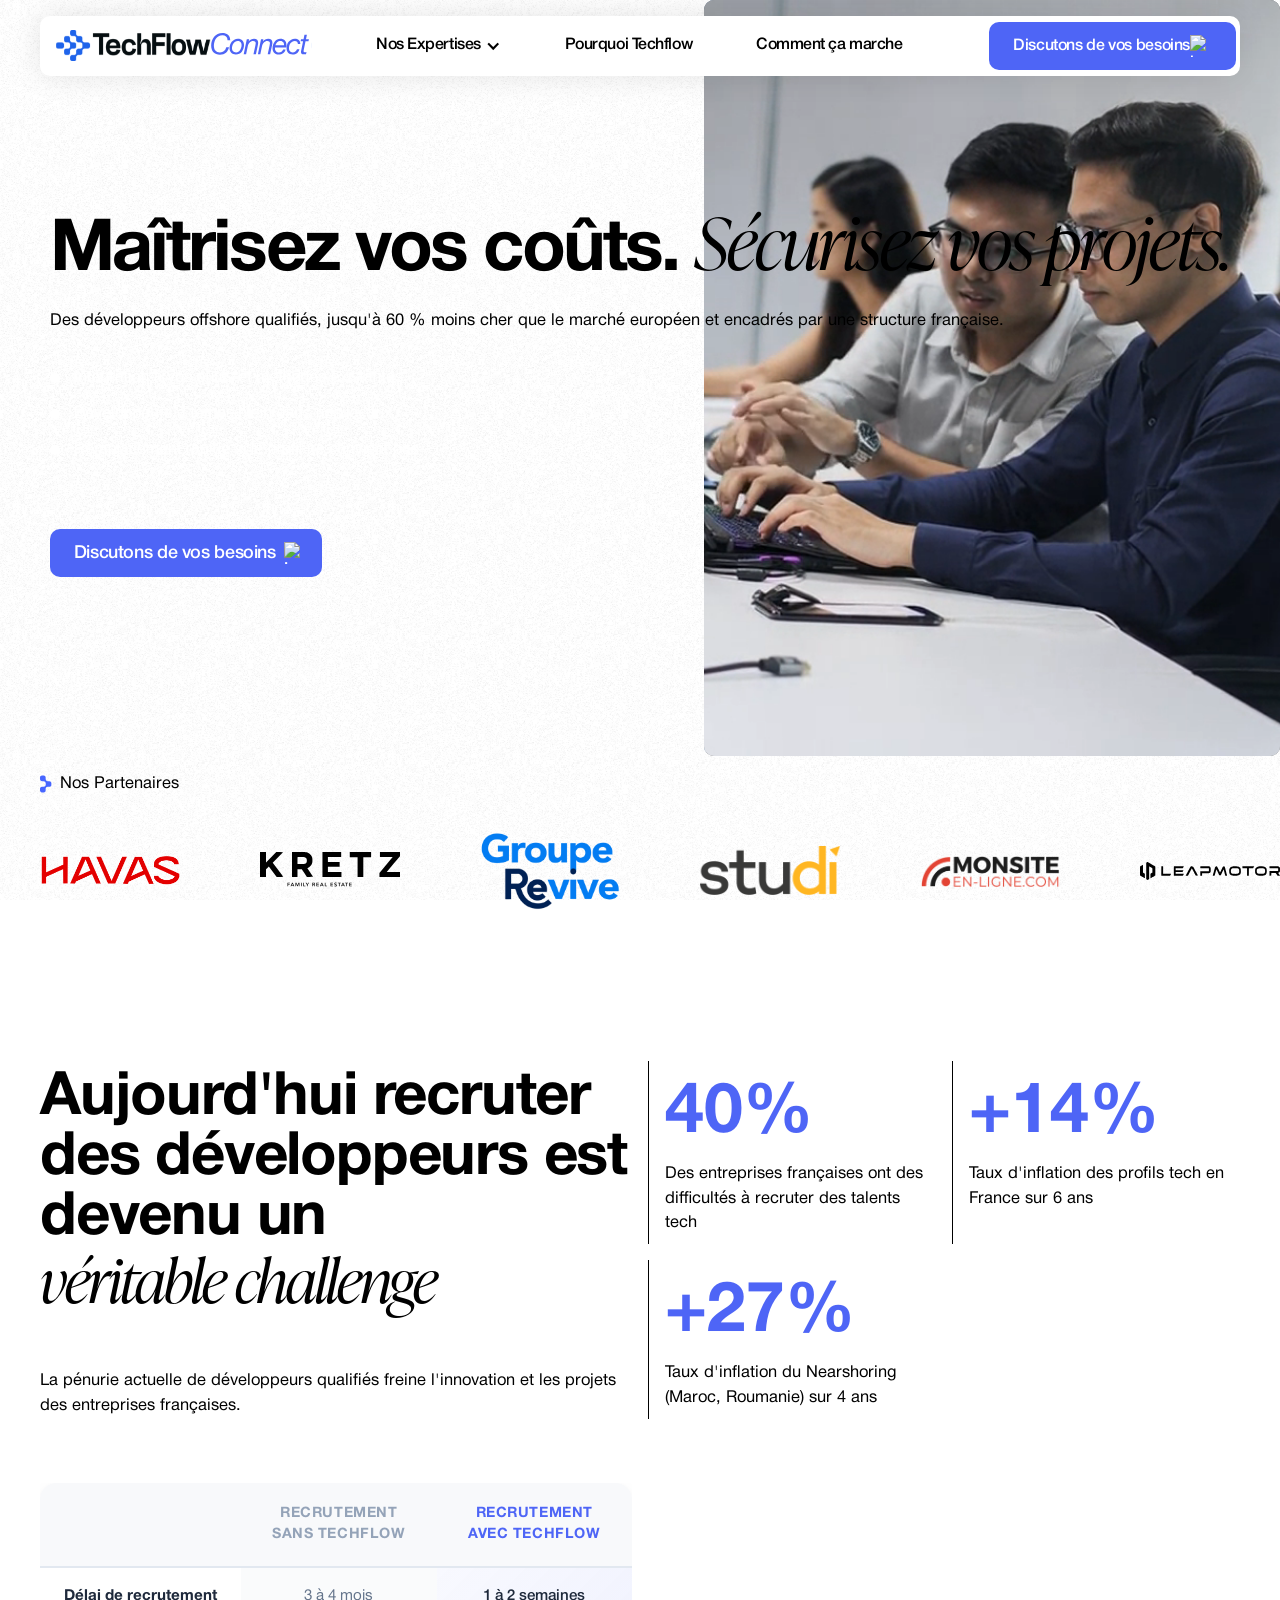
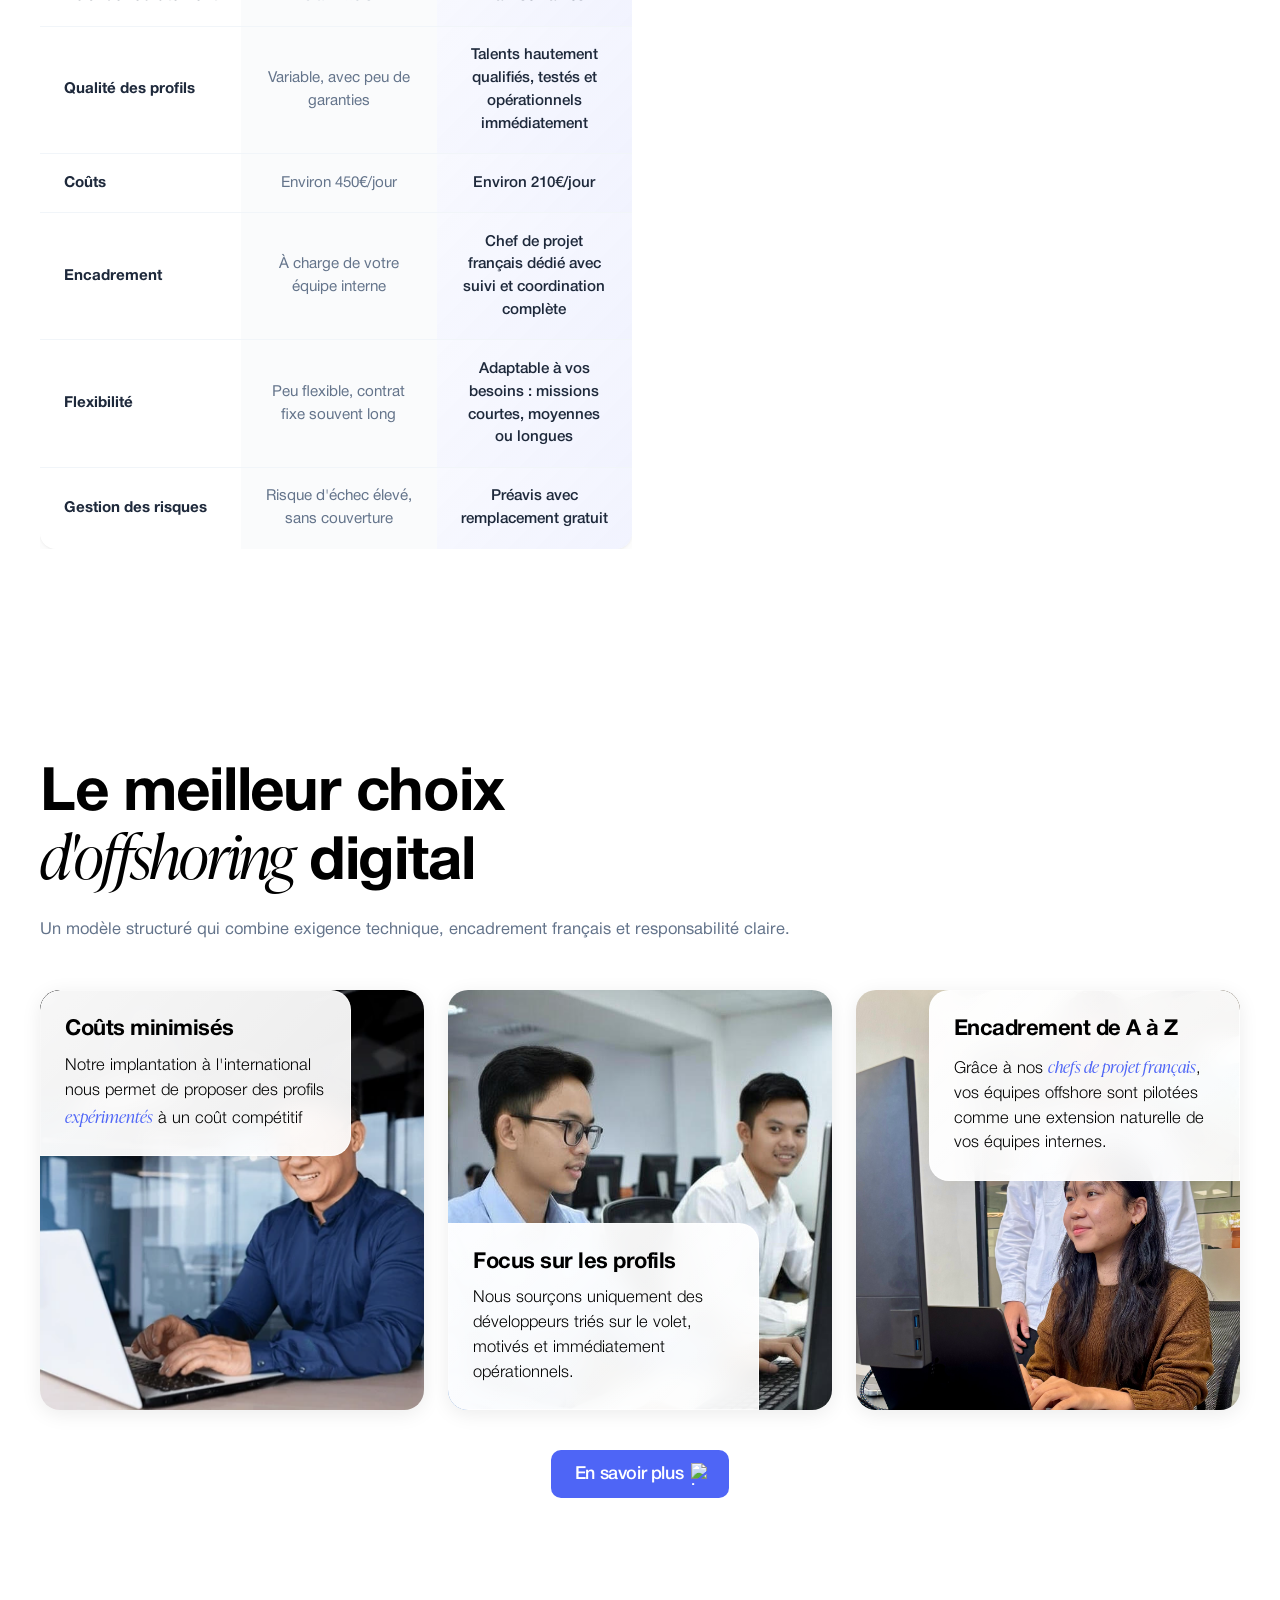
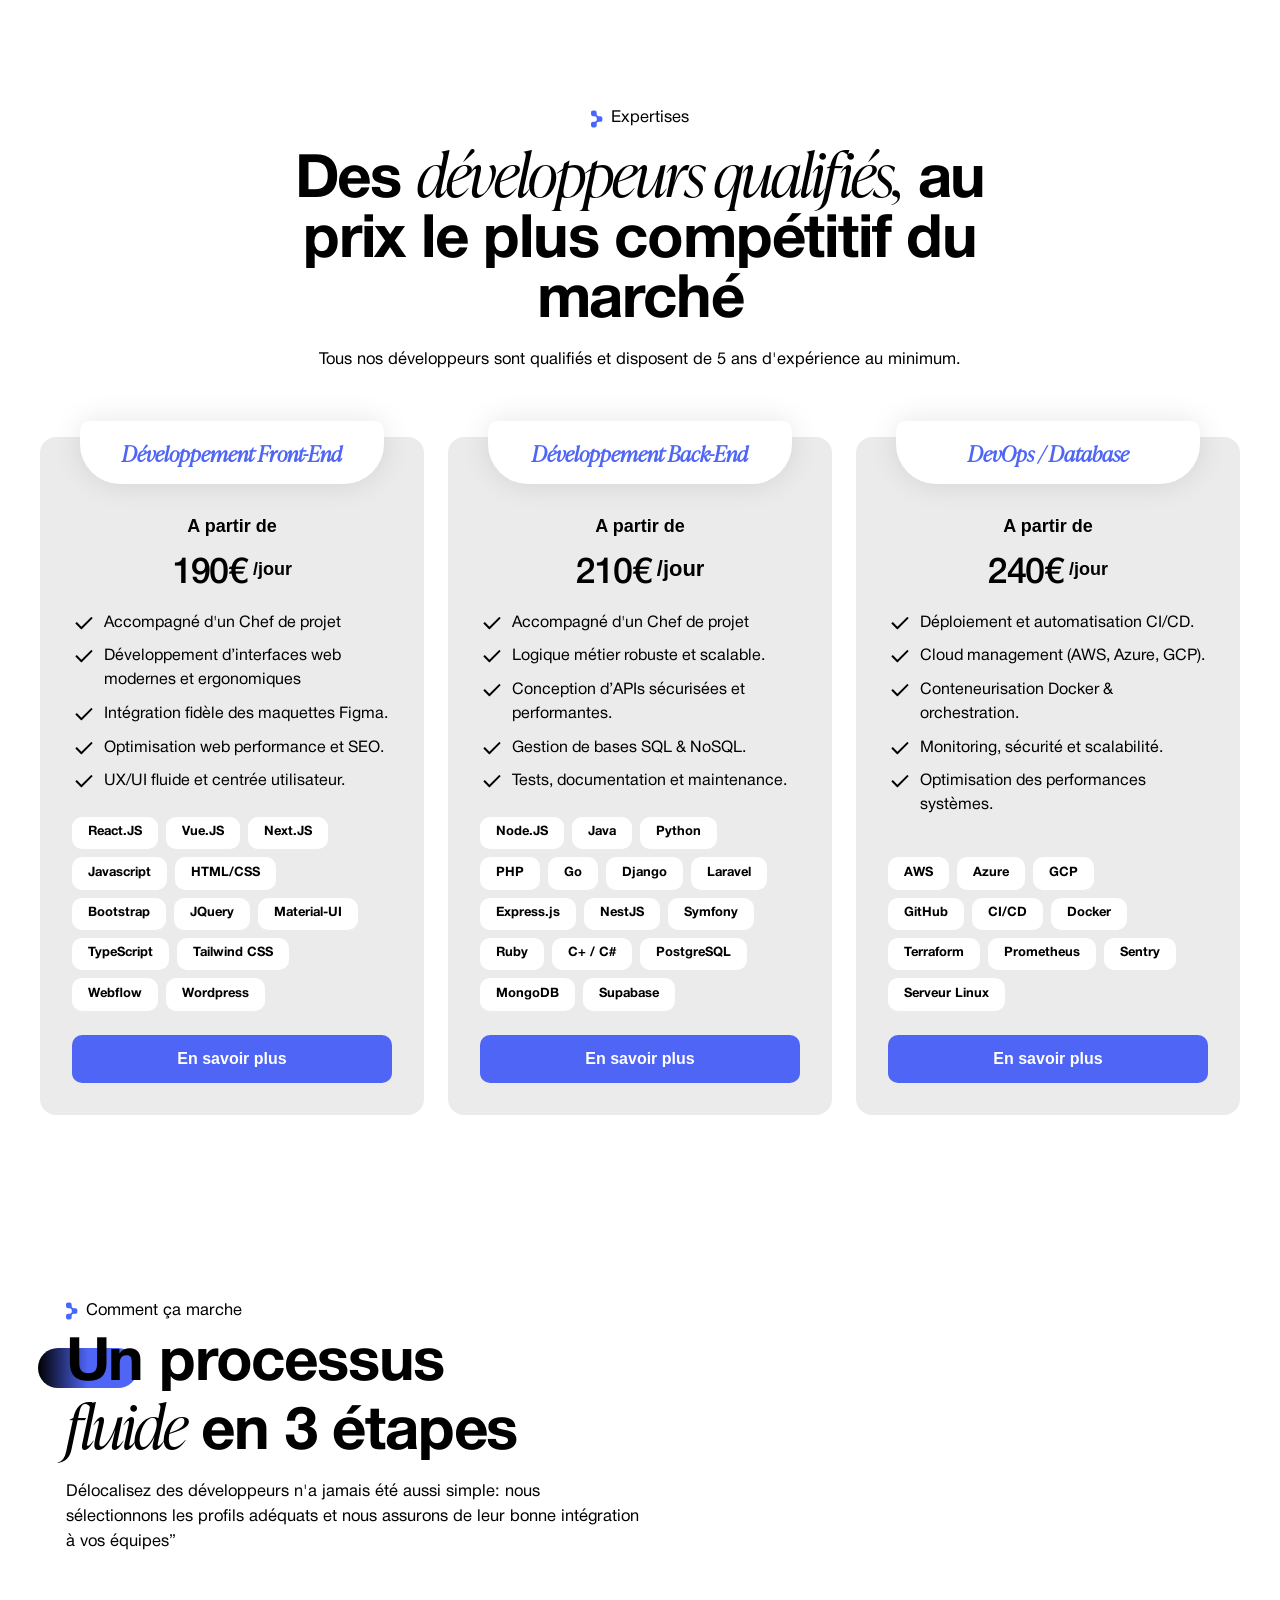
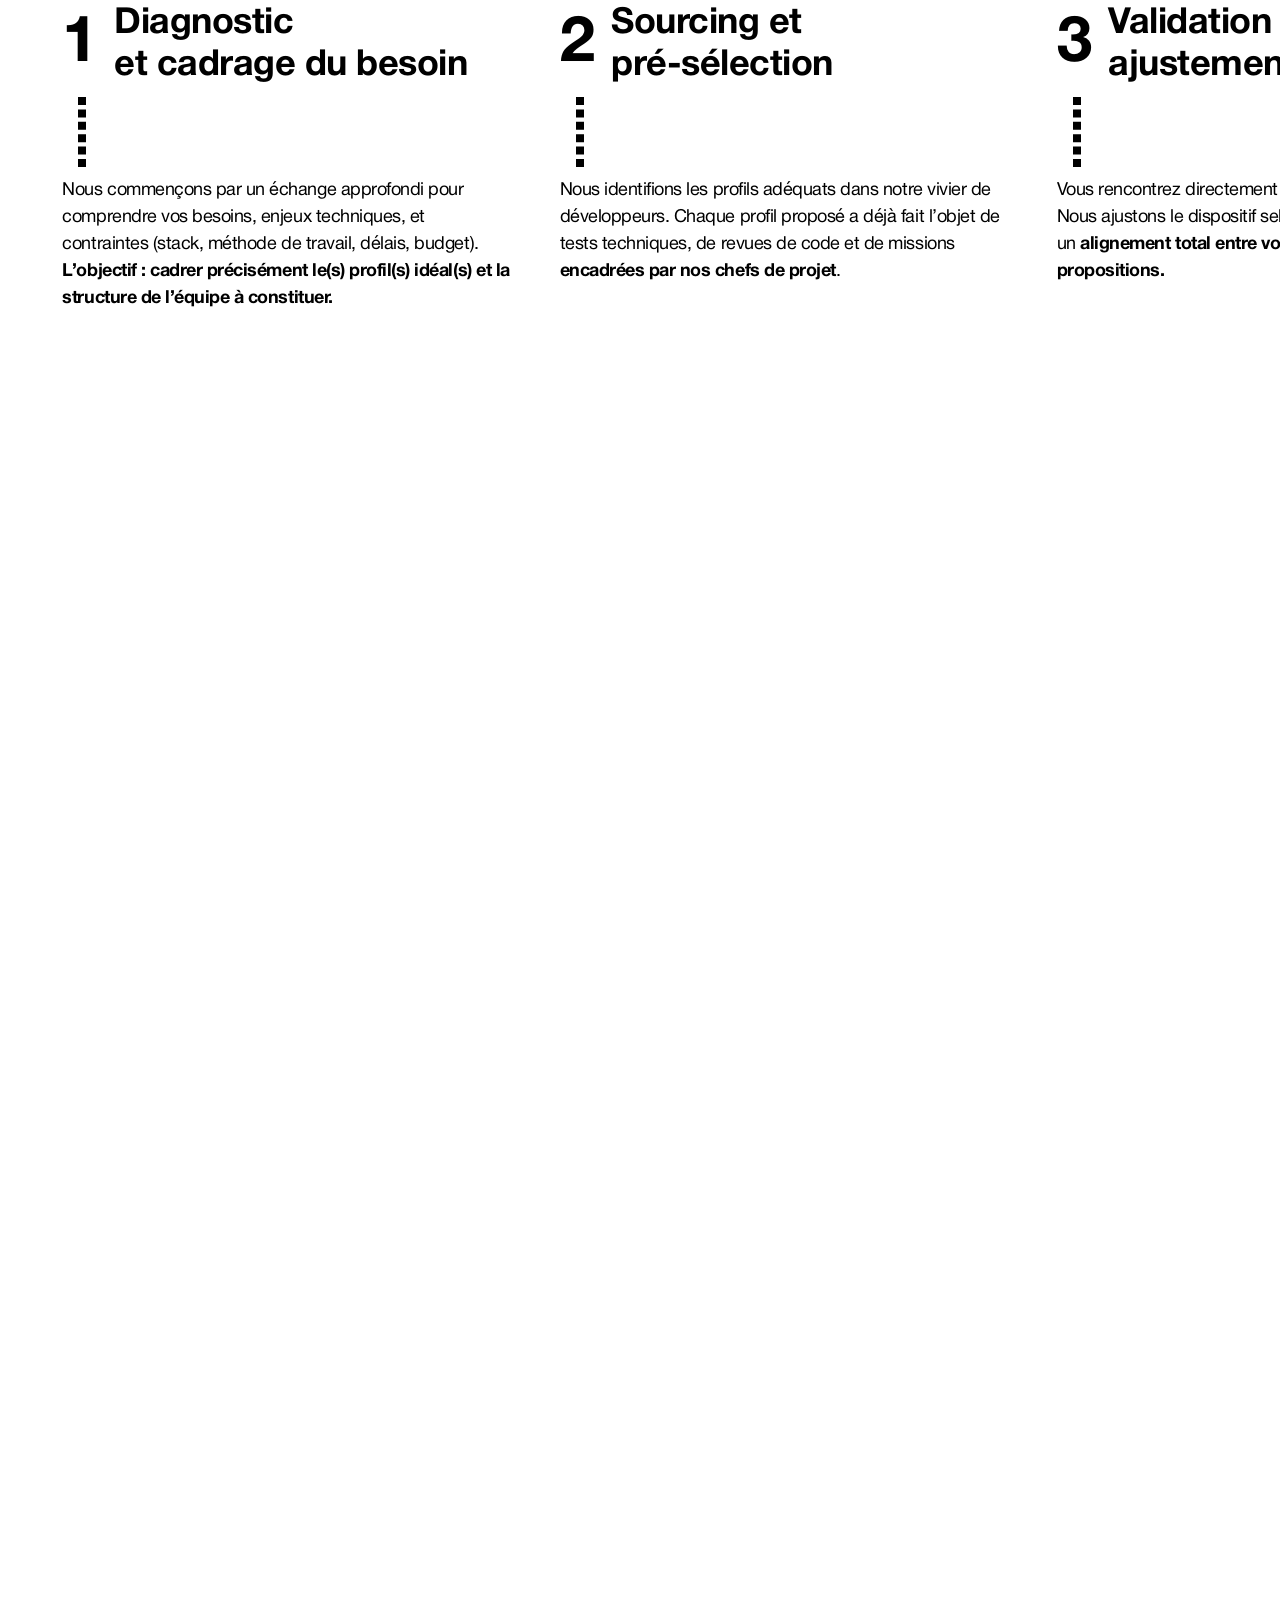
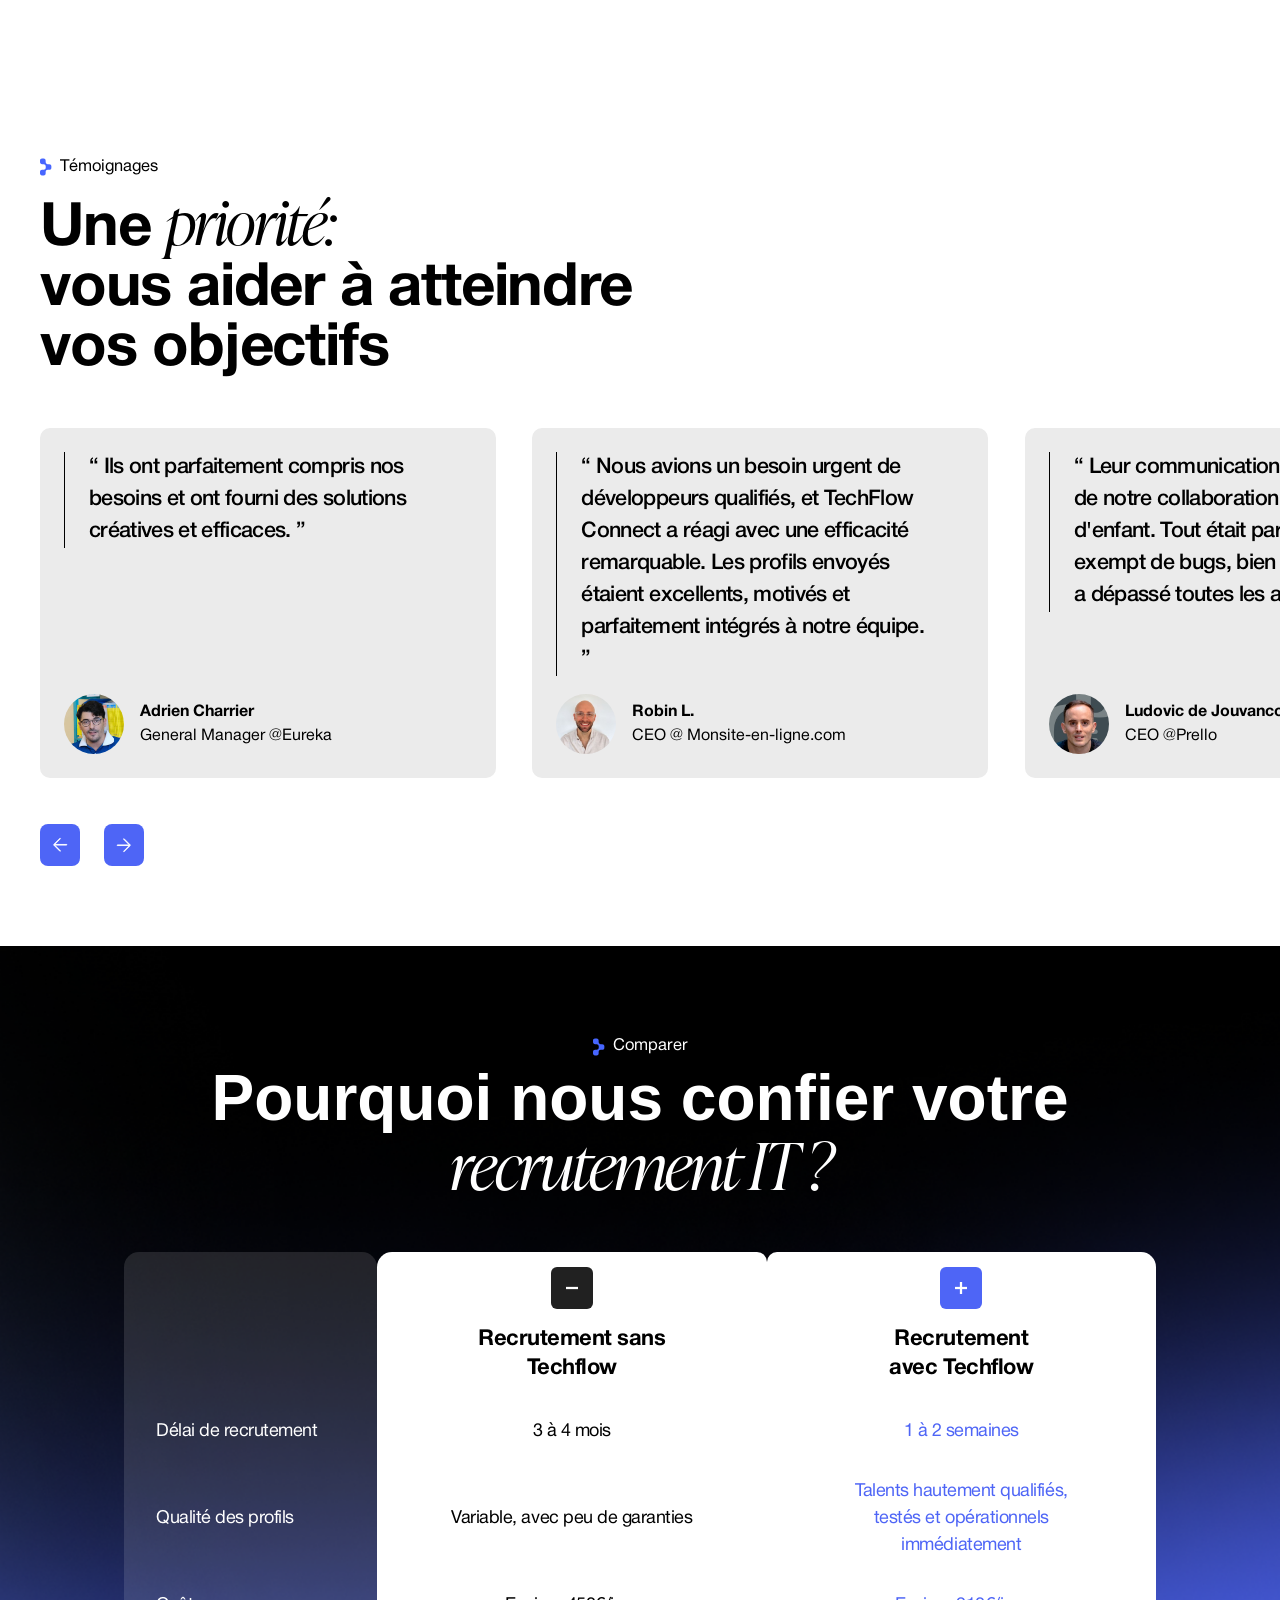
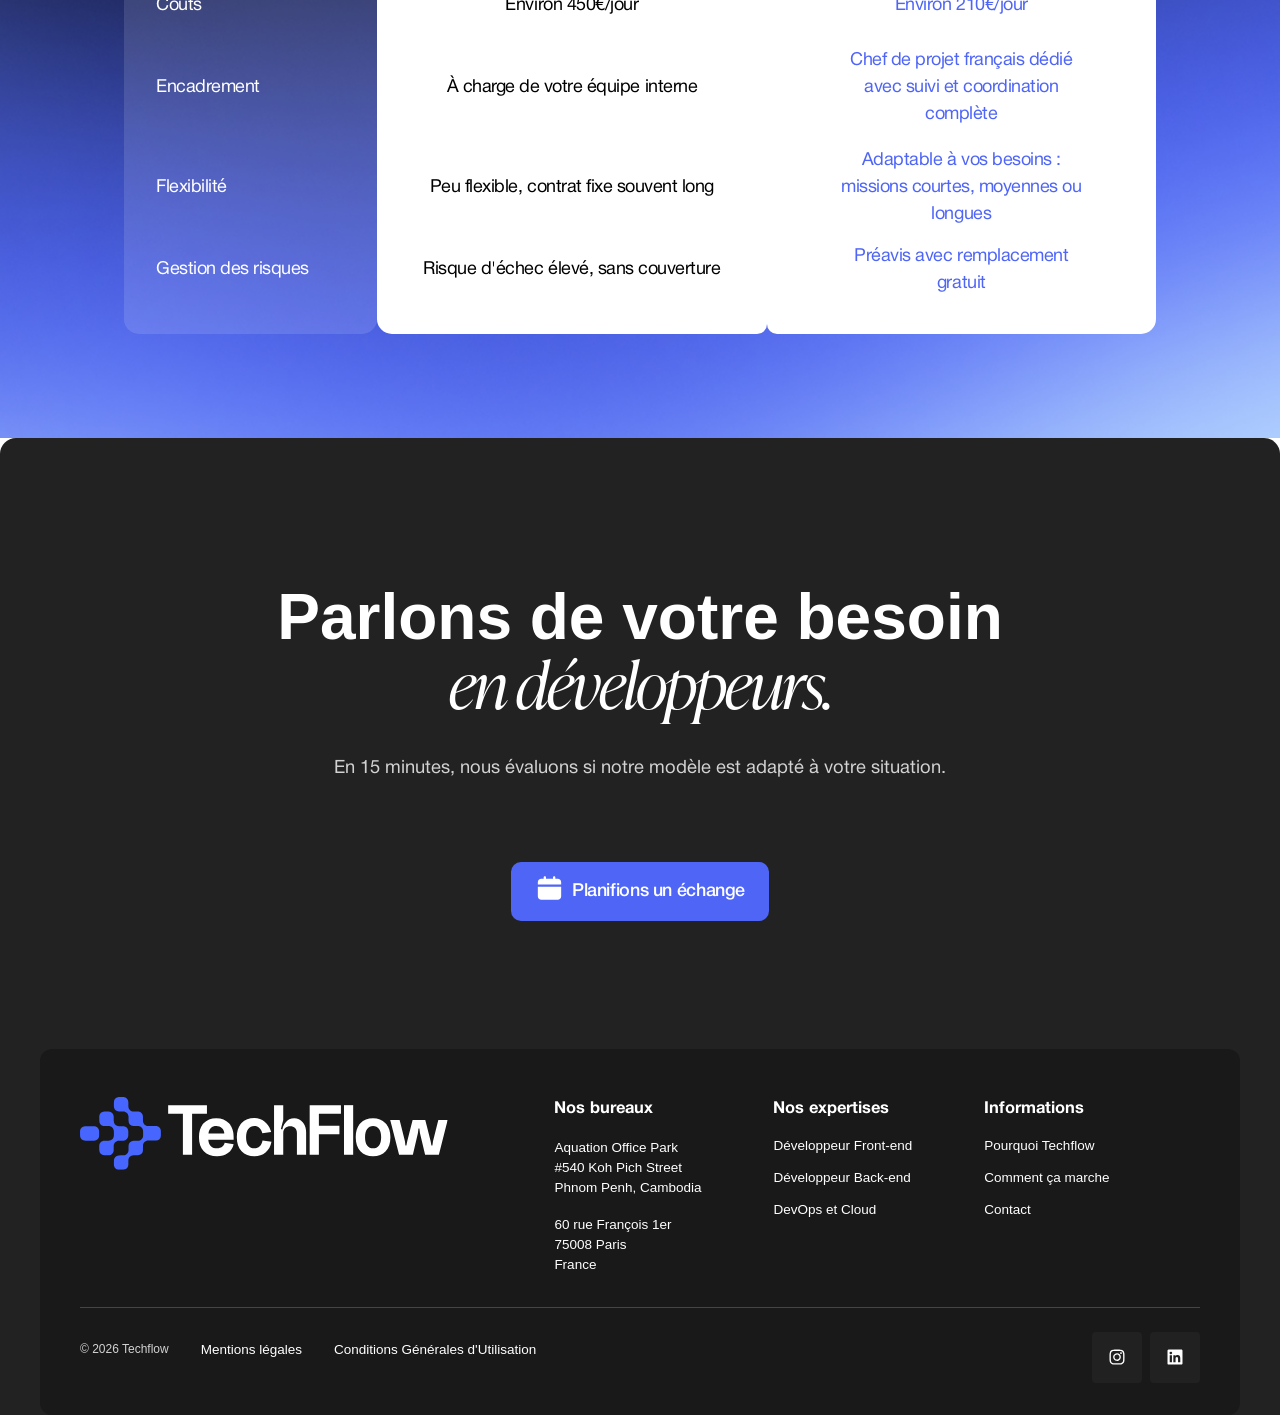
==== index.html @ 419ecb72 "Restructure page layout: move challenge section, add comparison table, fix hero - Move stats+challen" ====
<!DOCTYPE html><!--  Last Published: Sun Apr 19 2026 08:45:35 GMT+0000 (Coordinated Universal Time)  -->
<html data-wf-page="68e9ba42dcc96438485d680e" data-wf-site="68e9ba40dcc96438485d67bb">
<head>
  <meta charset="utf-8">
  <title>Techflow Connect | Solutions de Recrutement Tech Offshore</title>
  <meta content="Techflow Connect accompagne les entreprises dans le recrutement de développeurs offshore qualifiés pour renforcer leurs équipes tech rapidement et efficacement." name="description">
  <meta content="Techflow Connect | Solutions de Recrutement Tech Offshore" property="og:title">
  <meta content="Techflow Connect accompagne les entreprises dans le recrutement de développeurs offshore qualifiés pour renforcer leurs équipes tech rapidement et efficacement." property="og:description">
  <meta content="https://cdn.prod.website-files.com/68e9ba40dcc96438485d67bb/69147f26377ee28f6bed3b92_techflow%20connect%20image.png" property="og:image">
  <meta content="Techflow Connect | Solutions de Recrutement Tech Offshore" property="twitter:title">
  <meta content="Techflow Connect accompagne les entreprises dans le recrutement de développeurs offshore qualifiés pour renforcer leurs équipes tech rapidement et efficacement." property="twitter:description">
  <meta property="og:type" content="website">
  <meta content="summary_large_image" name="twitter:card">
  <meta content="width=device-width, initial-scale=1" name="viewport">
  <link href="css/normalize.css" rel="stylesheet" type="text/css">
  <link href="css/webflow.css" rel="stylesheet" type="text/css">
  <link href="css/techflow-connect.webflow.css" rel="stylesheet" type="text/css">
  <link href="https://fonts.googleapis.com" rel="preconnect">
  <link href="https://fonts.gstatic.com" rel="preconnect" crossorigin="anonymous">
  <script src="https://ajax.googleapis.com/ajax/libs/webfont/1.6.26/webfont.js" type="text/javascript"></script>
  <script type="text/javascript">WebFont.load({  google: {    families: ["Roboto:300,400,500,600,700"]  }});</script>
  <script type="text/javascript">!function(o,c){var n=c.documentElement,t=" w-mod-";n.className+=t+"js",("ontouchstart"in o||o.DocumentTouch&&c instanceof DocumentTouch)&&(n.className+=t+"touch")}(window,document);</script>
  <link href="images/favicon.png" rel="shortcut icon" type="image/x-icon">
  <link href="images/webclip.png" rel="apple-touch-icon">
  <style>
/* ---------- Global Custom Bullet Style ---------- */
ul {
  list-style: none;       /* remove default bullets */
  padding-left: 0;
  margin: 1rem 0;
}
ul li {
  position: relative;
  padding-left: 1.6rem;   /* space for the custom bullet */
  margin-bottom: 0.75rem;
  font-size: 1rem;
  line-height: 1.5;
  color: #1f2937;         /* text color (dark gray) */
}
/* single clean bullet circle */
ul li::before {
  content: "";
  position: absolute;
  left: 0;
  top: 0.55rem;           /* vertically center the bullet */
  width: 0.5rem;
  height: 0.5rem;
  border-radius: 50%;
  background: #2563eb;    /* brand color — solid blue */
}
/* ---------- Custom Text Highlight ---------- */
::selection {
  background: #2563eb;     /* highlight background */
  color: #ffffff;          /* highlight text color */
}
/* for Firefox */
::-moz-selection {
  background: #2563eb;
  color: #ffffff;
}
</style>
</head>
<body class="body">
  <div class="page-wrapper">
    <div class="global-styles w-embed"></div>
    <div data-animation="default" data-collapse="medium" data-duration="400" data-easing="ease" data-easing2="ease" role="banner" class="nav_component navbar w-nav">
      <div class="o-container nav">
        <div class="w-embed w-script">
          <script>
  // Run code after the Webflow page has fully loaded
  document.addEventListener('DOMContentLoaded', function() {
    // Function to detect /expertises in URL and change text color
    function changeTextColorOnExpertisesPage(dropdownId, color = 'red') {
      if (window.location.pathname.includes('/expertises')) {
        const dropdown = document.getElementById(dropdownId);
        if (dropdown) {
          dropdown.style.color = color;
          console.log(`Changed ${dropdownId} text color to ${color} on /expertises`);
        } else {
          console.warn(`Element with ID "${dropdownId}" not found.`);
        }
      }
    }
    // ✅ Example usage — replace 'dropdown' with your actual Webflow element ID
    changeTextColorOnExpertisesPage('dropdown', '#4e65f6'); // DodgerBlue
  });
</script>
        </div>
        <div class="nav_container">
          <nav role="navigation" class="nav_menu w-nav-menu">
            <a href="index.html" aria-current="page" class="nav_brand w-nav-brand w--current"><img src="images/techflow-connect.svg" loading="lazy" width="267.5" alt="Techflow Connect logo" class="nav_logo"></a>
            <div data-hover="true" data-delay="0" class="dropdown w-dropdown">
              <div id="dropdown" class="nav_menu_link w-dropdown-toggle">
                <div>Nos Expertises</div>
                <div class="icon w-icon-dropdown-toggle"></div>
              </div>
              <nav class="dropdown-list w-dropdown-list">
                <a href="expertises/front-end.html" class="nav_menu_link inner w-dropdown-link">Front-end</a>
                <a href="expertises/back-end.html" class="nav_menu_link inner w-dropdown-link">Back-end</a>
                <a href="expertises/devops.html" class="nav_menu_link inner w-dropdown-link">DevOps</a>
              </nav>
            </div>
            <a href="pourquoi-techflow.html" class="nav_menu_link w-nav-link">Pourquoi Techflow</a>
            <a href="comment-ca-marche.html" class="nav_menu_link w-nav-link">Comment ça marche</a>
            <a href="contact.html" class="o-button nav w-button">Discutons de vos besoins</a>
          </nav>
          <a href="contact.html" class="o-button nav mobile w-button">Discutons de vos besoins</a>
          <a href="index.html" aria-current="page" class="nav_brand mobile w-nav-brand w--current"><img src="images/techflow-connect.svg" loading="lazy" alt="Techflow Connect logo" class="nav_logo"></a>
          <div class="nav_button w-nav-button">
            <div class="icon-2 w-icon-nav-menu"></div>
          </div>
          <div class="btn-custom-code w-embed w-script">
            <script>
// Wait until the DOM is ready
document.addEventListener("DOMContentLoaded", function() {
  // Your SVG icon URL
  const iconURL = "https://cdn.prod.website-files.com/68e9ba40dcc96438485d67bb/68ebcdfb1429cddbf6a2a28c_button-icon.svg";
  // Find all buttons with class "o-button"
  const buttons = document.querySelectorAll(".o-button");
  buttons.forEach(button => {
    // Check if the icon already exists (to avoid duplicates)
    if (!button.querySelector(".o-button__icon")) {
      // Create the icon element
      const icon = document.createElement("img");
      icon.src = iconURL;
      icon.alt = "icon";
      icon.classList.add("o-button__icon");
      // Insert the icon at the end of the button
      button.appendChild(icon);
    }
  });
});
</script>
            <style>
/* Layout: text + icon on the right */
.o-button {
  display: inline-flex;
  align-items: center;
  gap: 8px;
  cursor: pointer;
  transition: background-color 0.3s ease;
}
/* Icon styling */
.o-button__icon {
  width: 22px;
  height: 22px;
  transition: transform 0.4s ease;
}
/* Hover animation: rotate the icon */
.o-button:hover .o-button__icon {
  transform: rotate(360deg);
}
/* Optional continuous spin (just add this class in Webflow Designer) */
.o-button__icon.spin-continuous {
  animation: spin 2s linear infinite;
}
@keyframes spin {
  0% { transform: rotate(0deg); }
  100% { transform: rotate(360deg); }
}
</style>
          </div>
        </div>
      </div>
      <div class="w-embed">
        <style>
/* ---------- Global Custom Bullet Style ---------- */
ul {
  list-style: none;       /* remove default bullets */
  padding-left: 0;
  margin: 1rem 0;
}
ul li {
  position: relative;
  padding-left: 1.5rem;   /* space for the custom bullet */
  margin-bottom: 0.75rem;
}
/* the bullet circle */
ul li::before {
  content: "";
  position: absolute;
  left: 0;
  top: 0.5rem;           /* vertically center the bullet */
  width: 10px;
  height: 10px;
  border-radius: 50%;
  background: #2563eb;    /* brand color — blue example */
  box-shadow: 0 0 0 3px rgba(37, 99, 235, 0); /* soft outer glow */
}
/* respect reduced motion preference */
@media (prefers-reduced-motion: reduce) {
  ul li::before {
    transition: none;
    transform: none;
  }
}
/* ---------- Custom Text Highlight ---------- */
::selection {
  background: #2563eb;     /* highlight background (same as bullet color) */
  color: #ffffff;          /* highlight text color */
}
/* for Firefox specifically */
::-moz-selection {
  background: #2563eb;
  color: #ffffff;
}
</style>
      </div>
    </div>
    <section class="o-section hero">
      <div class="w-layout-blockcontainer o-container hero w-container">
        <div class="o-wrapper hero">
          <div class="o-content hero">
            <h1 class="hero_heading hero">Maîtrisez vos coûts. <span class="heading-style">Sécurisez vos projets.</span></h1>
            <p class="text-size-regular">Des développeurs offshore qualifiés, jusqu'à 60 % moins cher que le marché européen et encadrés par une structure française.</p>
            <ul>
              <li>Intégration à vos outils et méthodes existantes</li>
              <li>Développeurs à temps plein dans nos locaux</li>
              <li>Remplacement rapide si le profil ne convient pas</li>
            </ul>
            <div id="w-node-f63cbc6a-01b0-c56e-95d4-065080c06eda-485d680e" class="o-button_group">
              <a href="https://calendly.com/arthur-techflow-connect/30min" target="_blank" class="o-button w-button">Discutons de vos besoins</a>
            </div>
          </div>
        </div>
        <div data-poster-url="videos/video-background_poster.0000000.jpg" data-video-urls="videos/video-background_mp4.mp4,videos/video-background_webm.webm" data-autoplay="true" data-loop="true" data-wf-ignore="true" class="o-image hero mobile w-background-video w-background-video-atom"><video id="1f7d82db-b72d-e87f-acb5-106e5872fe2f-video" autoplay="" loop="" style="background-image:url(&quot;videos/video-background_poster.0000000.jpg&quot;)" muted="" playsinline="" data-wf-ignore="true" data-object-fit="cover">
            <source src="videos/video-background_mp4.mp4" data-wf-ignore="true">
            <source src="videos/video-background_webm.webm" data-wf-ignore="true">
          </video></div>
      </div>
      <div data-poster-url="videos/video-background_poster.0000000.jpg" data-video-urls="videos/video-background_mp4.mp4,videos/video-background_webm.webm" data-autoplay="true" data-loop="true" data-wf-ignore="true" class="o-image hero w-background-video w-background-video-atom"><video id="da6c354b-674d-0253-20cf-7ce65f1588d5-video" autoplay="" loop="" style="background-image:url(&quot;videos/video-background_poster.0000000.jpg&quot;)" muted="" playsinline="" data-wf-ignore="true" data-object-fit="cover">
          <source src="videos/video-background_mp4.mp4" data-wf-ignore="true">
          <source src="videos/video-background_webm.webm" data-wf-ignore="true">
        </video></div>
    </section>
    <section class="o-section logo-partner">
      <div class="w-layout-blockcontainer o-container logo-partner w-container">
        <div class="o-icon_wrapper">
          <div class="icon-partner w-embed"><svg xmlns="http://www.w3.org/2000/svg" width="100%" height="100%" viewbox="0 0 12 18" fill="none" preserveaspectratio="xMidYMid meet" aria-hidden="true" role="img">
              <path d="M0.0296227 3.34676C0.0296227 2.97747 0.00423145 2.60814 0.0296227 2.23881C0.11426 1.28192 0.952171 0.534874 1.97628 0.509692C2.56028 0.492905 3.13582 0.501299 3.71982 0.509692C4.79471 0.543268 5.60723 1.32389 5.65801 2.3899C5.6834 2.94389 5.66648 3.49785 5.66648 4.05184C5.66648 5.26894 6.53824 6.15868 7.74856 6.17547C8.25638 6.17547 8.77267 6.17547 9.2805 6.17547C10.5501 6.17547 11.388 7.01485 11.3795 8.25713C11.3795 8.81112 11.3795 9.36511 11.3626 9.9191C11.3287 10.9599 10.5501 11.749 9.50055 11.7993C8.89963 11.8245 8.29024 11.7993 7.68931 11.8161C6.56363 11.8329 5.66648 12.7394 5.65801 13.8558C5.65801 14.4098 5.67494 14.9638 5.65801 15.5178C5.63262 16.6509 4.80317 17.4735 3.66057 17.4903C3.07657 17.4987 2.50104 17.5071 1.91704 17.4903C0.842143 17.4483 0.0465506 16.6509 0.0126956 15.5765C-0.00423187 14.9974 -0.00423187 14.4266 0.0126956 13.8474C0.0296231 12.6723 0.867534 11.8749 2.06092 11.8581C2.59414 11.8581 3.12735 11.8581 3.66903 11.8581C4.8201 11.8413 5.70033 10.9851 5.72572 9.84356C5.74265 9.28957 5.74265 8.73558 5.72572 8.18159C5.6834 6.99806 4.80317 6.15868 3.61825 6.15029C3.12735 6.15029 2.64492 6.15029 2.15402 6.15029C0.816751 6.15029 0.0296227 5.36967 0.0296227 4.05184C0.0296227 3.81681 0.0296227 3.59018 0.0296227 3.35516V3.34676Z" fill="currentColor"></path>
            </svg></div>
          <p class="text-size-regular">Nos Partenaires</p>
        </div>
      </div>
      <div class="w-embed">
        <div class="logo-carousel">
          <div class="logo-track">
            <!--  Logos  -->
            <img class="animated-logo" src="images/Havas-logo.png" alt="Havas logo">
            <img class="animated-logo" src="images/kretz-real-estate-logo.svg" alt="Kretz Real Estate logo">
            <img class="animated-logo" src="images/Groupe-Revive-logo.png" alt="Groupe Revive logo">
            <img class="animated-logo" src="images/Studi-logo.svg" alt="Studi logo">
            <img class="animated-logo" src="images/LOGO-MONSITE.png" alt="MonSite logo">
            <img class="animated-logo" src="images/leap-motor-logo.svg" alt="Leap Motor logo">
            <img class="animated-logo" src="images/exelmans-logo.svg" alt="Exelmans logo">
            <img class="animated-logo" src="images/kretz.png" alt="Kretz Club logo">
            <img class="animated-logo" src="images/epoka-logo.svg" alt="Epoka logo">
            <!--  Duplicate for seamless scrolling  -->
            <img class="animated-logo" src="images/Havas-logo.png" alt="Havas logo">
            <img class="animated-logo" src="images/kretz-real-estate-logo.svg" alt="Kretz Real Estate logo">
            <img class="animated-logo" src="images/Groupe-Revive-logo.png" alt="Groupe Revive logo">
            <img class="animated-logo" src="images/Studi-logo.svg" alt="Studi logo">
            <img class="animated-logo" src="images/LOGO-MONSITE.png" alt="MonSite logo">
            <img class="animated-logo" src="images/leap-motor-logo.svg" alt="Leap Motor logo">
            <img class="animated-logo" src="images/exelmans-logo.svg" alt="Exelmans logo">
            <img class="animated-logo" src="images/kretz.png" alt="Kretz Club logo">
            <img class="animated-logo" src="images/epoka-logo.svg" alt="Epoka logo">
          </div>
        </div>
        <style>
  .animated-logo {
    width: 10vw;
    max-width: 100px;
    min-width: 140px;
    height: auto;
    margin: 0 2.5rem;
    object-fit: contain;
    transition: transform 0.3s ease;
  }
  /* Scrolling track */
  .logo-track {
    display: flex;
    width: max-content;
    animation: scroll 20s linear infinite;
  }
  /* Scrolling keyframes */
  @keyframes scroll {
    0% { transform: translateX(0); }
    100% { transform: translateX(-50%); }
  }
  /* Responsive tweaks */
  @media (max-width: 480px) {
    .logo-track {
      animation: scroll 15s linear infinite;
    }
    .animated-logo {
      width: 25vw;
      margin: 0 4vw;
    }
  }
</style>
      </div>
    </section>
    <section class="o-section">
      <div class="w-layout-blockcontainer o-container w-container">
        <div class="o-wrapper">
          <div class="o-content stat">
            <h1 class="heading-style-h2">Aujourd'hui recruter des développeurs est devenu un <span class="heading-style">véritable challenge</span></h1>
            <p class="text-size-regular">La pénurie actuelle de développeurs qualifiés freine l'innovation et les projets des entreprises françaises.</p>
          </div>
          <div class="o-content counter">
            <div class="counter_wrapper">
              <div class="counter-number-wrapper">
                <h1 data-target="73" class="counter-number">73</h1>
                <h1 class="counter-number-symbol">%</h1>
              </div>
              <p class="text-size-regular">Des entreprises françaises ont des difficultés à recruter des talents tech</p>
            </div>
            <div class="counter_wrapper">
              <div class="counter-number-wrapper">
                <h1 class="counter-number-symbol">+</h1>
                <h1 data-target="25" class="counter-number">25</h1>
                <h1 class="counter-number-symbol">%</h1>
              </div>
              <p class="text-size-regular">Taux d'inflation des profils tech en France sur 6 ans</p>
            </div>
            <div class="counter_wrapper">
              <div class="counter-number-wrapper">
                <h1 class="counter-number-symbol">+</h1>
                <h1 data-target="50" class="counter-number">50</h1>
                <h1 class="counter-number-symbol">%</h1>
              </div>
              <p class="text-size-regular">Taux d'inflation du Nearshoring (Maroc, Roumanie) sur 4 ans</p>
            </div>
            <div class="w-embed w-script">
              <script>
(function() {
  const counters = document.querySelectorAll('.counter-number');
  const animateCounter = (counter) => {
    const target = +counter.getAttribute('data-target');
    const duration = +counter.getAttribute('data-duration') || 2000;
    const suffix = counter.getAttribute('data-suffix') || '';
    const prefix = counter.getAttribute('data-prefix') || '';
    const increment = target / (duration / 16);
    let current = 0;
    const updateCounter = () => {
      current += increment;
      if (current < target) {
        counter.textContent = prefix + Math.ceil(current) + suffix;
        requestAnimationFrame(updateCounter);
      } else {
        counter.textContent = prefix + target + suffix;
      }
    };
    updateCounter();
  };
  const observer = new IntersectionObserver((entries) => {
    entries.forEach(entry => {
      if (entry.isIntersecting && !entry.target.classList.contains('counted')) {
        animateCounter(entry.target);
        entry.target.classList.add('counted');
      }
    });
  }, { threshold: 0.5 });
  counters.forEach(counter => { observer.observe(counter); });
})();
</script>
            </div>
          </div>
          <div class="o-content" style="width: 100%; margin-top: 3rem;">
            <div class="tf-compare-table">
              <table>
                <thead>
                  <tr>
                    <th></th>
                    <th class="tf-col-market">Recrutement sans TechFlow</th>
                    <th class="tf-col-tf">Recrutement avec TechFlow</th>
                  </tr>
                </thead>
                <tbody>
                  <tr>
                    <td class="tf-criteria">Délai de recrutement</td>
                    <td class="tf-market">3 à 4 mois</td>
                    <td class="tf-techflow">1 à 2 semaines</td>
                  </tr>
                  <tr>
                    <td class="tf-criteria">Qualité des profils</td>
                    <td class="tf-market">Variable, avec peu de garanties</td>
                    <td class="tf-techflow">Talents hautement qualifiés, testés et opérationnels immédiatement</td>
                  </tr>
                  <tr>
                    <td class="tf-criteria">Coûts</td>
                    <td class="tf-market">Environ 450€/jour</td>
                    <td class="tf-techflow">Environ 210€/jour</td>
                  </tr>
                  <tr>
                    <td class="tf-criteria">Encadrement</td>
                    <td class="tf-market">À charge de votre équipe interne</td>
                    <td class="tf-techflow">Chef de projet français dédié avec suivi et coordination complète</td>
                  </tr>
                  <tr>
                    <td class="tf-criteria">Flexibilité</td>
                    <td class="tf-market">Peu flexible, contrat fixe souvent long</td>
                    <td class="tf-techflow">Adaptable à vos besoins : missions courtes, moyennes ou longues</td>
                  </tr>
                  <tr>
                    <td class="tf-criteria">Gestion des risques</td>
                    <td class="tf-market">Risque d'échec élevé, sans couverture</td>
                    <td class="tf-techflow">Préavis avec remplacement gratuit</td>
                  </tr>
                </tbody>
              </table>
            </div>
            <style>
.tf-compare-table {
  width: 100%;
  overflow-x: auto;
  -webkit-overflow-scrolling: touch;
}
.tf-compare-table table {
  width: 100%;
  border-collapse: separate;
  border-spacing: 0;
  border-radius: 16px;
  overflow: hidden;
  box-shadow: 0 1px 3px rgba(0,0,0,0.06), 0 4px 16px rgba(0,0,0,0.04);
  font-family: 'Helvetica Neue', Helvetica, Arial, sans-serif;
}
.tf-compare-table thead tr {
  background: #f8f9fb;
}
.tf-compare-table th {
  padding: 1.25rem 1.5rem;
  font-size: 0.9rem;
  font-weight: 700;
  text-transform: uppercase;
  letter-spacing: 0.04em;
  color: #64748b;
  text-align: left;
  border-bottom: 2px solid #e2e8f0;
}
.tf-compare-table th.tf-col-market {
  color: #94a3b8;
  text-align: center;
}
.tf-compare-table th.tf-col-tf {
  color: #4e65f6;
  text-align: center;
}
.tf-compare-table td {
  padding: 1.1rem 1.5rem;
  font-size: 0.95rem;
  line-height: 1.5;
  border-bottom: 1px solid #f1f5f9;
  vertical-align: middle;
}
.tf-compare-table tbody tr:last-child td {
  border-bottom: none;
}
.tf-compare-table tbody tr {
  transition: background-color 0.2s ease;
}
.tf-compare-table tbody tr:hover {
  background-color: #f8faff;
}
.tf-compare-table .tf-criteria {
  font-weight: 600;
  color: #1e293b;
  width: 20%;
  white-space: nowrap;
}
.tf-compare-table .tf-market {
  color: #64748b;
  text-align: center;
  width: 40%;
  background: #fafbfc;
}
.tf-compare-table .tf-techflow {
  color: #1e293b;
  text-align: center;
  width: 40%;
  font-weight: 500;
  background: linear-gradient(135deg, rgba(78,101,246,0.04), rgba(78,101,246,0.08));
}
@media (max-width: 767px) {
  .tf-compare-table th,
  .tf-compare-table td {
    padding: 0.85rem 1rem;
    font-size: 0.85rem;
  }
  .tf-compare-table .tf-criteria {
    white-space: normal;
    min-width: 110px;
  }
}
            </style>
          </div>
        </div>
      </div>
    </section>
    <section class="o-section meilleur">
      <div class="w-layout-blockcontainer o-container meilleur w-container">
        <div class="o-wrapper meilleur">
          <div class="o-content">
            <h1 class="heading-style-h2">Le meilleur choix <br><span class="heading-style">d&#x27;offshoring</span> digital</h1>
            <p class="text-size-regular" style="margin-top: 0.5rem; color: #64748b;">Un modèle structuré qui combine exigence technique, encadrement français et responsabilité claire.</p>
          </div>
          <div class="o-content">
            <div class="meilleur_wrapper">
              <div class="meilleur_item"><img src="images/914f8892344c35822bb1174be126fa80428d8048.png" loading="lazy" sizes="(max-width: 600px) 100vw, 600px" srcset="images/914f8892344c35822bb1174be126fa80428d8048-p-500.png 500w, images/914f8892344c35822bb1174be126fa80428d8048.png 600w" alt="Professional working on a laptop in a modern office" class="o-image">
                <div class="meilleur_content">
                  <h1 class="heading-style-h3">Coûts minimisés</h1>
                  <p class="text-size-regular light">Notre implantation à l&#x27;international nous permet de proposer des profils <a href="pourquoi-techflow.html" class="text-style-link italic">expérimentés</a> à un coût compétitif</p>
                </div>
              </div>
              <div class="meilleur_item"><img src="images/Home-page-2.jpg" loading="lazy" sizes="(max-width: 767px) 100vw, (max-width: 991px) 728px, 832px" srcset="images/image-1-copie-p-500.jpg 500w, images/image-1-copie-p-800.jpg 800w, images/Home-page-2.jpg 832w" alt="" class="o-image">
                <div class="meilleur_content _2">
                  <h1 class="heading-style-h3">Focus sur les profils</h1>
                  <p class="text-size-regular light">Nous sourçons uniquement des développeurs triés sur le volet, motivés et immédiatement opérationnels.</p>
                </div>
              </div>
              <div class="meilleur_item"><img src="images/IMG_1732.jpg" loading="lazy" sizes="(max-width: 767px) 100vw, (max-width: 991px) 728px, 940px" srcset="images/IMG_1732-p-500.jpg 500w, images/IMG_1732-p-800.jpg 800w, images/IMG_1732.jpg 2801w" alt="TechFlow team at work" class="o-image">
                <div class="meilleur_content _3">
                  <h1 class="heading-style-h3">Encadrement de A à Z</h1>
                  <p class="text-size-regular light">Grâce à nos <a href="comment-ca-marche.html" class="text-style-link italic">chefs de projet français</a>, vos équipes offshore sont pilotées comme une extension naturelle de vos équipes internes.</p>
                </div>
              </div>
            </div>
          </div>
          <div class="o-button_group center">
            <a href="pourquoi-techflow.html" target="_blank" class="o-button w-button">En savoir plus</a>
          </div>
        </div>
      </div>
    </section>
    <section class="o-section expertises">
      <div class="w-layout-blockcontainer o-container expertises w-container">
        <div class="o-wrapper expertises">
          <div class="o-content expertises-l">
            <div class="o-icon_wrapper">
              <div class="icon-partner w-embed"><svg xmlns="http://www.w3.org/2000/svg" width="100%" height="100%" viewbox="0 0 12 18" fill="none" preserveaspectratio="xMidYMid meet" aria-hidden="true" role="img">
                  <path d="M0.0296227 3.34676C0.0296227 2.97747 0.00423145 2.60814 0.0296227 2.23881C0.11426 1.28192 0.952171 0.534874 1.97628 0.509692C2.56028 0.492905 3.13582 0.501299 3.71982 0.509692C4.79471 0.543268 5.60723 1.32389 5.65801 2.3899C5.6834 2.94389 5.66648 3.49785 5.66648 4.05184C5.66648 5.26894 6.53824 6.15868 7.74856 6.17547C8.25638 6.17547 8.77267 6.17547 9.2805 6.17547C10.5501 6.17547 11.388 7.01485 11.3795 8.25713C11.3795 8.81112 11.3795 9.36511 11.3626 9.9191C11.3287 10.9599 10.5501 11.749 9.50055 11.7993C8.89963 11.8245 8.29024 11.7993 7.68931 11.8161C6.56363 11.8329 5.66648 12.7394 5.65801 13.8558C5.65801 14.4098 5.67494 14.9638 5.65801 15.5178C5.63262 16.6509 4.80317 17.4735 3.66057 17.4903C3.07657 17.4987 2.50104 17.5071 1.91704 17.4903C0.842143 17.4483 0.0465506 16.6509 0.0126956 15.5765C-0.00423187 14.9974 -0.00423187 14.4266 0.0126956 13.8474C0.0296231 12.6723 0.867534 11.8749 2.06092 11.8581C2.59414 11.8581 3.12735 11.8581 3.66903 11.8581C4.8201 11.8413 5.70033 10.9851 5.72572 9.84356C5.74265 9.28957 5.74265 8.73558 5.72572 8.18159C5.6834 6.99806 4.80317 6.15868 3.61825 6.15029C3.12735 6.15029 2.64492 6.15029 2.15402 6.15029C0.816751 6.15029 0.0296227 5.36967 0.0296227 4.05184C0.0296227 3.81681 0.0296227 3.59018 0.0296227 3.35516V3.34676Z" fill="currentColor"></path>
                </svg></div>
              <p class="text-size-regular">Expertises</p>
            </div>
            <h1 class="heading-style-h2">Des <span class="heading-style">développeurs qualifiés,</span> au prix le plus compétitif du marché</h1>
            <p class="text-size-regular">Tous nos développeurs sont qualifiés et disposent de 5 ans d&#x27;expérience au minimum.</p>
          </div>
          <div class="o-content expertises-r">
            <div class="expertises-item">
              <p class="text-size-regular expertises-top">Développement Front-End</p>
              <h1 class="heading-style-h6">A partir de</h1>
              <div class="expertises-price">
                <h1 class="heading-style-h2 price">190€</h1>
                <h1 class="heading-style-h6">/jour</h1>
              </div>
              <p class="text-size-regular expertises-icon">Accompagné d&#x27;un Chef de projet</p>
              <p class="text-size-regular expertises-icon">Développement d’interfaces web modernes et ergonomiques</p>
              <p class="text-size-regular expertises-icon">Intégration fidèle des maquettes Figma.</p>
              <p class="text-size-regular expertises-icon">Optimisation web performance et SEO.</p>
              <p class="text-size-regular expertises-icon">UX/UI fluide et centrée utilisateur.</p>
              <div class="o-tag_wrapper">
                <p class="text-size-regular tag">React.JS</p>
                <p class="text-size-regular tag">Vue.JS</p>
                <p class="text-size-regular tag">Next.JS</p>
                <p class="text-size-regular tag">Javascript</p>
                <p class="text-size-regular tag">HTML/CSS</p>
                <p class="text-size-regular tag">Bootstrap</p>
                <p class="text-size-regular tag">JQuery</p>
                <p class="text-size-regular tag">Material-UI</p>
                <p class="text-size-regular tag">TypeScript</p>
                <p class="text-size-regular tag">Tailwind CSS</p>
                <p class="text-size-regular tag">Webflow</p>
                <p class="text-size-regular tag">Wordpress</p>
              </div>
              <div class="o-button_group price">
                <a href="expertises/front-end.html" class="o-button-full w-button">En savoir plus</a>
              </div>
            </div>
            <div class="expertises-item">
              <p class="text-size-regular expertises-top">Développement Back-End</p>
              <h1 class="heading-style-h6">A partir de</h1>
              <div class="expertises-price">
                <h1 class="heading-style-h2 price">210€</h1>
                <h1 class="heading-style-h5">/jour</h1>
              </div>
              <p class="text-size-regular expertises-icon">Accompagné d&#x27;un Chef de projet</p>
              <p class="text-size-regular expertises-icon">Logique métier robuste et scalable.</p>
              <p class="text-size-regular expertises-icon">Conception d’APIs sécurisées et performantes.</p>
              <p class="text-size-regular expertises-icon">Gestion de bases SQL &amp; NoSQL.</p>
              <p class="text-size-regular expertises-icon">Tests, documentation et maintenance.</p>
              <div class="o-tag_wrapper">
                <p class="text-size-regular tag">Node.JS</p>
                <p class="text-size-regular tag">Java</p>
                <p class="text-size-regular tag">Python</p>
                <p class="text-size-regular tag">PHP</p>
                <p class="text-size-regular tag">Go</p>
                <p class="text-size-regular tag">Django</p>
                <p class="text-size-regular tag">Laravel</p>
                <p class="text-size-regular tag">Express.js</p>
                <p class="text-size-regular tag">NestJS</p>
                <p class="text-size-regular tag">Symfony</p>
                <p class="text-size-regular tag">Ruby</p>
                <p class="text-size-regular tag">C+ / C#</p>
                <p class="text-size-regular tag">PostgreSQL</p>
                <p class="text-size-regular tag">MongoDB</p>
                <p class="text-size-regular tag">Supabase</p>
              </div>
              <div class="o-button_group price">
                <a href="expertises/back-end.html" class="o-button-full w-button">En savoir plus</a>
              </div>
            </div>
            <div class="expertises-item">
              <p class="text-size-regular expertises-top">DevOps / Database</p>
              <h1 class="heading-style-h6">A partir de</h1>
              <div class="expertises-price">
                <h1 class="heading-style-h2 price">240€</h1>
                <h1 class="heading-style-h6">/jour</h1>
              </div>
              <p class="text-size-regular expertises-icon">Déploiement et automatisation CI/CD.</p>
              <p class="text-size-regular expertises-icon">Cloud management (AWS, Azure, GCP).</p>
              <p class="text-size-regular expertises-icon">Conteneurisation Docker &amp; orchestration.</p>
              <p class="text-size-regular expertises-icon">Monitoring, sécurité et scalabilité.</p>
              <p class="text-size-regular expertises-icon">Optimisation des performances systèmes.</p>
              <div class="o-tag_wrapper">
                <p class="text-size-regular tag">AWS</p>
                <p class="text-size-regular tag">Azure</p>
                <p class="text-size-regular tag">GCP</p>
                <p class="text-size-regular tag">GitHub</p>
                <p class="text-size-regular tag">CI/CD</p>
                <p class="text-size-regular tag">Docker</p>
                <p class="text-size-regular tag">Terraform</p>
                <p class="text-size-regular tag">Prometheus</p>
                <p class="text-size-regular tag">Sentry</p>
                <p class="text-size-regular tag">Serveur Linux</p>
              </div>
              <div class="o-button_group price">
                <a href="expertises/devops.html" class="o-button-full w-button">En savoir plus</a>
              </div>
            </div>
          </div>
        </div>
      </div>
    </section>
    <section data-w-id="de5ca8d0-7f71-0870-35e2-7eb1136ad3ac" class="tracck">
      <div class="camera1">
        <div class="w-layout-blockcontainer o-container scroll w-container">
          <div class="o-content timeline">
            <div class="o-icon_wrapper">
              <div class="icon-partner w-embed"><svg xmlns="http://www.w3.org/2000/svg" width="100%" height="100%" viewbox="0 0 12 18" fill="none" preserveaspectratio="xMidYMid meet" aria-hidden="true" role="img">
                  <path d="M0.0296227 3.34676C0.0296227 2.97747 0.00423145 2.60814 0.0296227 2.23881C0.11426 1.28192 0.952171 0.534874 1.97628 0.509692C2.56028 0.492905 3.13582 0.501299 3.71982 0.509692C4.79471 0.543268 5.60723 1.32389 5.65801 2.3899C5.6834 2.94389 5.66648 3.49785 5.66648 4.05184C5.66648 5.26894 6.53824 6.15868 7.74856 6.17547C8.25638 6.17547 8.77267 6.17547 9.2805 6.17547C10.5501 6.17547 11.388 7.01485 11.3795 8.25713C11.3795 8.81112 11.3795 9.36511 11.3626 9.9191C11.3287 10.9599 10.5501 11.749 9.50055 11.7993C8.89963 11.8245 8.29024 11.7993 7.68931 11.8161C6.56363 11.8329 5.66648 12.7394 5.65801 13.8558C5.65801 14.4098 5.67494 14.9638 5.65801 15.5178C5.63262 16.6509 4.80317 17.4735 3.66057 17.4903C3.07657 17.4987 2.50104 17.5071 1.91704 17.4903C0.842143 17.4483 0.0465506 16.6509 0.0126956 15.5765C-0.00423187 14.9974 -0.00423187 14.4266 0.0126956 13.8474C0.0296231 12.6723 0.867534 11.8749 2.06092 11.8581C2.59414 11.8581 3.12735 11.8581 3.66903 11.8581C4.8201 11.8413 5.70033 10.9851 5.72572 9.84356C5.74265 9.28957 5.74265 8.73558 5.72572 8.18159C5.6834 6.99806 4.80317 6.15868 3.61825 6.15029C3.12735 6.15029 2.64492 6.15029 2.15402 6.15029C0.816751 6.15029 0.0296227 5.36967 0.0296227 4.05184C0.0296227 3.81681 0.0296227 3.59018 0.0296227 3.35516V3.34676Z" fill="currentColor"></path>
                </svg></div>
              <p class="text-size-regular">Comment ça marche</p>
            </div>
            <h1 class="heading-style-h2">Un processus <br><span class="heading-style">fluide </span> en 3 étapes</h1>
            <p class="text-size-regular">Délocalisez des développeurs n&#x27;a jamais été aussi simple: nous sélectionnons les profils adéquats et nous assurons de leur bonne intégration à vos équipes”</p>
          </div>
        </div>
        <div class="frame">
          <div class="scroll-bar"></div>
          <div id="w-node-de5ca8d0-7f71-0870-35e2-7eb1136ad3b0-485d680e" class="scoll-item first">
            <div class="scoll-item-title">
              <h3 class="heading-style-h3 number">1</h3>
              <h3 class="heading-style-h3 scroll">Diagnostic <br>et cadrage du besoin</h3>
            </div>
            <div class="scroll-dot"></div>
            <div class="text-size-medium m">Nous commençons par un échange approfondi pour comprendre vos besoins, enjeux techniques, et contraintes (stack, méthode de travail, délais, budget).<br><strong>L’objectif : cadrer précisément le(s) profil(s) idéal(s) et la structure de l’équipe à constituer.</strong></div>
          </div>
          <div id="w-node-de5ca8d0-7f71-0870-35e2-7eb1136ad3b6-485d680e" data-w-id="de5ca8d0-7f71-0870-35e2-7eb1136ad3b6" class="scoll-item">
            <div class="scoll-item-title">
              <h3 class="heading-style-h3 number">2</h3>
              <h3 class="heading-style-h3 scroll">Sourcing et<br>pré-sélection</h3>
            </div>
            <div class="scroll-dot"></div>
            <div class="text-size-medium m">Nous identifions les profils adéquats dans notre vivier de développeurs. Chaque profil proposé a déjà fait l’objet de tests techniques, de revues de code et de missions <strong>encadrées par nos chefs de projet</strong>.</div>
          </div>
          <div id="w-node-de5ca8d0-7f71-0870-35e2-7eb1136ad3bd-485d680e" data-w-id="de5ca8d0-7f71-0870-35e2-7eb1136ad3bd" class="scoll-item">
            <div class="scoll-item-title">
              <h3 class="heading-style-h3 number">3</h3>
              <h3 class="heading-style-h3 scroll">Validation client et ajustements</h3>
            </div>
            <div class="scroll-dot"></div>
            <div class="text-size-medium m">Vous rencontrez directement les profils présélectionnés. <br>Nous ajustons le dispositif selon vos retours pour garantir un <strong>alignement total entre vos besoins et nos propositions.</strong></div>
          </div>
          <div id="w-node-de5ca8d0-7f71-0870-35e2-7eb1136ad3c4-485d680e" data-w-id="de5ca8d0-7f71-0870-35e2-7eb1136ad3c4" class="scoll-item">
            <div class="scoll-item-title">
              <h3 class="heading-style-h3 number">4</h3>
              <h3 class="heading-style-h3 scroll">Intégration<br>opérationnelle</h3>
            </div>
            <div class="scroll-dot"></div>
            <div class="text-size-medium m">Nos <strong>chefs de projet francophones</strong> assurent l’onboarding technique et méthodologique. Les développeurs sont intégrés à vos outils (Slack, Jira, GitHub, etc.) et participent à vos rituels agiles (daily, sprint planning, review).</div>
          </div>
          <div data-w-id="30ba4329-290e-15b9-1c98-7ab2504e3f71" class="scoll-item">
            <div class="scoll-item-title">
              <h3 class="heading-style-h3 number">5</h3>
              <h3 class="heading-style-h3 scroll">Suivi et pilotage continu</h3>
            </div>
            <div class="scroll-dot"></div>
            <div class="text-size-medium m">Tout au long de la mission, nos chefs de projet supervisent les livrables et la communication entre les équipes. Nous assurons un reporting régulier, des points d’avancement et un remplacement express en cas de besoin.</div>
          </div>
        </div>
        <div data-w-id="f541d2c0-038b-bcc9-ad8c-e360ff8ee565" class="bar-mobile">
          <div class="bar"></div>
          <div class="bar-content">
            <div class="scoll-item first">
              <div class="scoll-item-title">
                <h3 class="heading-style-h3 number">1</h3>
                <h3 class="heading-style-h3 scroll">Diagnostic <br>et cadrage du besoin</h3>
              </div>
              <div class="scroll-dot"></div>
              <div class="text-size-medium m">Nous commençons par un échange approfondi pour comprendre vos besoins, enjeux techniques, et contraintes (stack, méthode de travail, délais, budget).<br><strong>L’objectif : cadrer précisément le(s) profil(s) idéal(s) et la structure de l’équipe à constituer.</strong></div>
            </div>
            <div class="scoll-item">
              <div class="scoll-item-title">
                <h3 class="heading-style-h3 number">2</h3>
                <h3 class="heading-style-h3 scroll">Sourcing et<br>pré-sélection</h3>
              </div>
              <div class="scroll-dot"></div>
              <div class="text-size-medium m">Nous identifions les profils adéquats dans notre vivier de développeurs. Chaque profil proposé a déjà fait l’objet de tests techniques, de revues de code et de missions <strong>encadrées par nos chefs de projet</strong>.</div>
            </div>
            <div class="scoll-item">
              <div class="scoll-item-title">
                <h3 class="heading-style-h3 number">3</h3>
                <h3 class="heading-style-h3 scroll">Validation client et ajustements</h3>
              </div>
              <div class="scroll-dot"></div>
              <div class="text-size-medium m">Vous rencontrez directement les profils présélectionnés. <br>Nous ajustons le dispositif selon vos retours pour garantir un <strong>alignement total entre vos besoins et nos propositions.</strong></div>
            </div>
            <div class="scoll-item">
              <div class="scoll-item-title">
                <h3 class="heading-style-h3 number">4</h3>
                <h3 class="heading-style-h3 scroll">Intégration<br>opérationnelle</h3>
              </div>
              <div class="scroll-dot"></div>
              <div class="text-size-medium m">Nos <strong>chefs de projet francophones</strong> assurent l’onboarding technique et méthodologique. Les développeurs sont intégrés à vos outils (Slack, Jira, GitHub, etc.) et participent à vos rituels agiles (daily, sprint planning, review).</div>
            </div>
            <div class="scoll-item">
              <div class="scoll-item-title">
                <h3 class="heading-style-h3 number">5</h3>
                <h3 class="heading-style-h3 scroll">Suivi et pilotage continu</h3>
              </div>
              <div class="scroll-dot"></div>
              <div class="text-size-medium m">Tout au long de la mission, nos chefs de projet supervisent les livrables et la communication entre les équipes. Nous assurons un reporting régulier, des points d’avancement et un remplacement express en cas de besoin.</div>
            </div>
          </div>
        </div>
      </div>
    </section>
    <section class="o-section testimonials">
      <div class="w-layout-blockcontainer o-container testimonials w-container">
        <div class="o-wrapper testimonials">
          <div class="o-content testimonials-l">
            <div class="o-icon_wrapper">
              <div class="icon-partner w-embed"><svg xmlns="http://www.w3.org/2000/svg" width="100%" height="100%" viewbox="0 0 12 18" fill="none" preserveaspectratio="xMidYMid meet" aria-hidden="true" role="img">
                  <path d="M0.0296227 3.34676C0.0296227 2.97747 0.00423145 2.60814 0.0296227 2.23881C0.11426 1.28192 0.952171 0.534874 1.97628 0.509692C2.56028 0.492905 3.13582 0.501299 3.71982 0.509692C4.79471 0.543268 5.60723 1.32389 5.65801 2.3899C5.6834 2.94389 5.66648 3.49785 5.66648 4.05184C5.66648 5.26894 6.53824 6.15868 7.74856 6.17547C8.25638 6.17547 8.77267 6.17547 9.2805 6.17547C10.5501 6.17547 11.388 7.01485 11.3795 8.25713C11.3795 8.81112 11.3795 9.36511 11.3626 9.9191C11.3287 10.9599 10.5501 11.749 9.50055 11.7993C8.89963 11.8245 8.29024 11.7993 7.68931 11.8161C6.56363 11.8329 5.66648 12.7394 5.65801 13.8558C5.65801 14.4098 5.67494 14.9638 5.65801 15.5178C5.63262 16.6509 4.80317 17.4735 3.66057 17.4903C3.07657 17.4987 2.50104 17.5071 1.91704 17.4903C0.842143 17.4483 0.0465506 16.6509 0.0126956 15.5765C-0.00423187 14.9974 -0.00423187 14.4266 0.0126956 13.8474C0.0296231 12.6723 0.867534 11.8749 2.06092 11.8581C2.59414 11.8581 3.12735 11.8581 3.66903 11.8581C4.8201 11.8413 5.70033 10.9851 5.72572 9.84356C5.74265 9.28957 5.74265 8.73558 5.72572 8.18159C5.6834 6.99806 4.80317 6.15868 3.61825 6.15029C3.12735 6.15029 2.64492 6.15029 2.15402 6.15029C0.816751 6.15029 0.0296227 5.36967 0.0296227 4.05184C0.0296227 3.81681 0.0296227 3.59018 0.0296227 3.35516V3.34676Z" fill="currentColor"></path>
                </svg></div>
              <p class="text-size-regular">Témoignages</p>
            </div>
            <h1 class="heading-style-h2">Une <span class="heading-style">priorité: </span><br>vous aider à atteindre<br>vos objectifs</h1>
          </div>
          <div class="o-content testimonials-r">
            <div data-delay="4000" data-animation="slide" class="gallery-slide w-slider" data-autoplay="true" data-easing="ease" data-hide-arrows="false" data-disable-swipe="false" data-autoplay-limit="0" data-nav-spacing="8" data-duration="500" data-infinite="true">
              <div class="mask w-slider-mask">
                <div class="gallery-slide-wrapper w-slide">
                  <div class="gallery-slide-image">
                    <p id="w-node-_35b6d11d-b1dc-3f42-90b7-101810929c99-10929c84" class="text-size-regular testimonials">“ Ils ont parfaitement compris nos besoins et ont fourni des solutions créatives et efficaces. ”</p>
                    <div class="testimonials-person">
                      <div class="testimonials-profile"><img src="images/67a18c8484f6e1585bb10d14_384575217_793010302834579_8997386376459613515_n.jpg" loading="lazy" id="w-node-_35b6d11d-b1dc-3f42-90b7-101810929c9d-10929c84" alt="" class="o-image profile">
                        <div class="testimonials-name">
                          <p class="text-size-regular name">Adrien Charrier</p>
                          <p class="text-size-regular role">General Manager @Eureka<br></p>
                        </div>
                      </div>
                    </div>
                  </div>
                </div>
                <div class="gallery-slide-wrapper w-slide">
                  <div class="gallery-slide-image">
                    <p id="w-node-_35b6d11d-b1dc-3f42-90b7-101810929ca6-10929c84" class="text-size-regular testimonials">“ Nous avions un besoin urgent de développeurs qualifiés, et TechFlow Connect a réagi avec une efficacité remarquable. Les profils envoyés étaient excellents, motivés et parfaitement intégrés à notre équipe. ”</p>
                    <div class="testimonials-person">
                      <div class="testimonials-profile"><img src="images/1737132964980.jpeg" loading="lazy" id="w-node-_35b6d11d-b1dc-3f42-90b7-101810929caa-10929c84" alt="" class="o-image profile">
                        <div class="testimonials-name">
                          <p class="text-size-regular name">Robin L.</p>
                          <p class="text-size-regular role">CEO @ Monsite-en-ligne.com</p>
                        </div>
                      </div>
                    </div>
                  </div>
                </div>
                <div class="gallery-slide-wrapper w-slide">
                  <div class="gallery-slide-image">
                    <p id="w-node-_35b6d11d-b1dc-3f42-90b7-101810929cb2-10929c84" class="text-size-regular testimonials">“ Leur communication proactive a fait de notre collaboration un jeu d&#x27;enfant. Tout était parfaitement exempt de bugs, bien documenté et a dépassé toutes les attentes. ”</p>
                    <div class="testimonials-person">
                      <div class="testimonials-profile"><img src="images/680607bc0efd49f10a5c33bd_1695201008865.jpeg" loading="lazy" id="w-node-_35b6d11d-b1dc-3f42-90b7-101810929cb6-10929c84" alt="" class="o-image profile">
                        <div class="testimonials-name">
                          <p class="text-size-regular name"><strong>Ludovic de Jouvancourt</strong></p>
                          <p class="text-size-regular role">CEO @Prello<br></p>
                        </div>
                      </div>
                    </div>
                  </div>
                </div>
                <div class="gallery-slide-wrapper w-slide">
                  <div class="gallery-slide-image">
                    <p id="w-node-_35b6d11d-b1dc-3f42-90b7-101810929cc0-10929c84" class="text-size-regular testimonials">“ Nous avons été pleinement satisfaits de cette collaboration. Le suivi était vraiment pro jusqu&#x27;au bout. ”</p>
                    <div class="testimonials-person">
                      <div class="testimonials-profile"><img src="images/67a18d81be7ef3552b732179_1642616688821.jpeg" loading="lazy" id="w-node-_35b6d11d-b1dc-3f42-90b7-101810929cc4-10929c84" alt="" class="o-image profile">
                        <div class="testimonials-name">
                          <p class="text-size-regular name">Tommy Jean</p>
                          <p class="text-size-regular role">CEO @ Gin Agency</p>
                        </div>
                      </div>
                    </div>
                  </div>
                </div>
                <div class="gallery-slide-wrapper w-slide">
                  <div class="gallery-slide-image">
                    <p id="w-node-_35b6d11d-b1dc-3f42-90b7-101810929ccc-10929c84" class="text-size-regular testimonials">“ Ils ont parfaitement compris nos besoins et ont fourni des solutions créatives et efficaces. ”</p>
                    <div class="testimonials-person">
                      <div class="testimonials-profile"><img src="images/67a18c8484f6e1585bb10d14_384575217_793010302834579_8997386376459613515_n.jpg" loading="lazy" id="w-node-_35b6d11d-b1dc-3f42-90b7-101810929cd0-10929c84" alt="" class="o-image profile">
                        <div class="testimonials-name">
                          <p class="text-size-regular name">Adrien Charrier</p>
                          <p class="text-size-regular role">General Manager @Eureka<br></p>
                        </div>
                      </div>
                    </div>
                  </div>
                </div>
                <div class="gallery-slide-wrapper w-slide">
                  <div class="gallery-slide-image">
                    <p id="w-node-_35b6d11d-b1dc-3f42-90b7-101810929cd9-10929c84" class="text-size-regular testimonials">“ Nous avions un besoin urgent de développeurs qualifiés, et TechFlow Connect a réagi avec une efficacité remarquable. Les profils envoyés étaient excellents, motivés et parfaitement intégrés à notre équipe. ”</p>
                    <div class="testimonials-person">
                      <div class="testimonials-profile"><img src="images/1737132964980.jpeg" loading="lazy" id="w-node-_35b6d11d-b1dc-3f42-90b7-101810929cdd-10929c84" alt="" class="o-image profile">
                        <div class="testimonials-name">
                          <p class="text-size-regular name">Robin L.</p>
                          <p class="text-size-regular role">CEO @ Monsite-en-ligne.com</p>
                        </div>
                      </div>
                    </div>
                  </div>
                </div>
                <div class="gallery-slide-wrapper w-slide">
                  <div class="gallery-slide-image">
                    <p id="w-node-_35b6d11d-b1dc-3f42-90b7-101810929ce5-10929c84" class="text-size-regular testimonials">“ Leur communication proactive a fait de notre collaboration un jeu d&#x27;enfant. Tout était parfaitement exempt de bugs, bien documenté et a dépassé toutes les attentes. ”</p>
                    <div class="testimonials-person">
                      <div class="testimonials-profile"><img src="images/680607bc0efd49f10a5c33bd_1695201008865.jpeg" loading="lazy" id="w-node-_35b6d11d-b1dc-3f42-90b7-101810929ce9-10929c84" alt="" class="o-image profile">
                        <div class="testimonials-name">
                          <p class="text-size-regular name"><strong>Ludovic de Jouvancourt</strong></p>
                          <p class="text-size-regular role">CEO @Prello<br></p>
                        </div>
                      </div>
                    </div>
                  </div>
                </div>
                <div class="gallery-slide-wrapper w-slide">
                  <div class="gallery-slide-image">
                    <p id="w-node-_35b6d11d-b1dc-3f42-90b7-101810929cf3-10929c84" class="text-size-regular testimonials">“ Nous avons été pleinement satisfaits de cette collaboration. Le suivi était vraiment pro jusqu&#x27;au bout. ”</p>
                    <div class="testimonials-person">
                      <div class="testimonials-profile"><img src="images/67a18d81be7ef3552b732179_1642616688821.jpeg" loading="lazy" id="w-node-_35b6d11d-b1dc-3f42-90b7-101810929cf7-10929c84" alt="" class="o-image profile">
                        <div class="testimonials-name">
                          <p class="text-size-regular name">Tommy Jean</p>
                          <p class="text-size-regular role">CEO @ Gin Agency</p>
                        </div>
                      </div>
                    </div>
                  </div>
                </div>
              </div>
              <div class="gallery-slider-left w-slider-arrow-left">
                <div class="arrow-wrapper">
                  <div class="slider-arrow flip w-embed"><svg xmlns="http://www.w3.org/2000/svg" width="100%" height="100%" viewbox="0 0 22 22" fill="none" preserveaspectratio="xMidYMid meet" aria-hidden="true" role="img">
                      <path d="M10.8862 4.72461C10.9701 4.72534 11.0399 4.75123 11.1137 4.82422L17.2885 10.999V11C17.3129 11.0247 17.3311 11.0464 17.3442 11.0654L17.3705 11.1133C17.384 11.1457 17.392 11.1812 17.392 11.2236C17.392 11.266 17.3837 11.3006 17.3705 11.332V11.333C17.36 11.3583 17.3379 11.3962 17.2905 11.4443L11.1088 17.6201C11.0275 17.7005 10.958 17.7236 10.8842 17.7236C10.8123 17.7236 10.7486 17.7015 10.6742 17.625L10.6694 17.6211C10.5965 17.548 10.5727 17.4822 10.5727 17.4053C10.5727 17.3285 10.5963 17.2626 10.6694 17.1895L16.3237 11.5352H4.40373C4.29516 11.5351 4.23101 11.5041 4.17717 11.4502C4.12301 11.396 4.09123 11.3312 4.09123 11.2227C4.09129 11.1143 4.12306 11.0502 4.17717 10.9961V10.9951C4.23094 10.9414 4.29537 10.9102 4.40373 10.9102H16.3237L15.5649 10.1514L10.6742 5.26172C10.6016 5.18903 10.5764 5.1201 10.5756 5.03711C10.5748 4.95721 10.5981 4.89191 10.6694 4.82031L10.6703 4.81934C10.7416 4.74771 10.8065 4.72392 10.8862 4.72461Z" fill="currentColor" stroke="currentColor" stroke-width="0.888889"></path>
                    </svg></div>
                </div>
              </div>
              <div class="gallery-slider-right w-slider-arrow-right">
                <div class="arrow-wrapper">
                  <div class="slider-arrow w-embed"><svg xmlns="http://www.w3.org/2000/svg" width="100%" height="100%" viewbox="0 0 22 22" fill="none" preserveaspectratio="xMidYMid meet" aria-hidden="true" role="img">
                      <path d="M10.8862 4.72461C10.9701 4.72534 11.0399 4.75123 11.1137 4.82422L17.2885 10.999V11C17.3129 11.0247 17.3311 11.0464 17.3442 11.0654L17.3705 11.1133C17.384 11.1457 17.392 11.1812 17.392 11.2236C17.392 11.266 17.3837 11.3006 17.3705 11.332V11.333C17.36 11.3583 17.3379 11.3962 17.2905 11.4443L11.1088 17.6201C11.0275 17.7005 10.958 17.7236 10.8842 17.7236C10.8123 17.7236 10.7486 17.7015 10.6742 17.625L10.6694 17.6211C10.5965 17.548 10.5727 17.4822 10.5727 17.4053C10.5727 17.3285 10.5963 17.2626 10.6694 17.1895L16.3237 11.5352H4.40373C4.29516 11.5351 4.23101 11.5041 4.17717 11.4502C4.12301 11.396 4.09123 11.3312 4.09123 11.2227C4.09129 11.1143 4.12306 11.0502 4.17717 10.9961V10.9951C4.23094 10.9414 4.29537 10.9102 4.40373 10.9102H16.3237L15.5649 10.1514L10.6742 5.26172C10.6016 5.18903 10.5764 5.1201 10.5756 5.03711C10.5748 4.95721 10.5981 4.89191 10.6694 4.82031L10.6703 4.81934C10.7416 4.74771 10.8065 4.72392 10.8862 4.72461Z" fill="currentColor" stroke="currentColor" stroke-width="0.888889"></path>
                    </svg></div>
                </div>
              </div>
              <div class="gallery-slide-nav w-slider-nav w-slider-nav-invert w-round"></div>
            </div>
          </div>
        </div>
      </div>
    </section>
    <section class="o-section comparer">
      <div class="w-layout-blockcontainer o-container comparer w-container">
        <div class="o-wrapper comparer">
          <div class="o-content comparer-l">
            <div class="o-icon_wrapper">
              <div class="icon-partner w-embed"><svg xmlns="http://www.w3.org/2000/svg" width="100%" height="100%" viewbox="0 0 12 18" fill="none" preserveaspectratio="xMidYMid meet" aria-hidden="true" role="img">
                  <path d="M0.0296227 3.34676C0.0296227 2.97747 0.00423145 2.60814 0.0296227 2.23881C0.11426 1.28192 0.952171 0.534874 1.97628 0.509692C2.56028 0.492905 3.13582 0.501299 3.71982 0.509692C4.79471 0.543268 5.60723 1.32389 5.65801 2.3899C5.6834 2.94389 5.66648 3.49785 5.66648 4.05184C5.66648 5.26894 6.53824 6.15868 7.74856 6.17547C8.25638 6.17547 8.77267 6.17547 9.2805 6.17547C10.5501 6.17547 11.388 7.01485 11.3795 8.25713C11.3795 8.81112 11.3795 9.36511 11.3626 9.9191C11.3287 10.9599 10.5501 11.749 9.50055 11.7993C8.89963 11.8245 8.29024 11.7993 7.68931 11.8161C6.56363 11.8329 5.66648 12.7394 5.65801 13.8558C5.65801 14.4098 5.67494 14.9638 5.65801 15.5178C5.63262 16.6509 4.80317 17.4735 3.66057 17.4903C3.07657 17.4987 2.50104 17.5071 1.91704 17.4903C0.842143 17.4483 0.0465506 16.6509 0.0126956 15.5765C-0.00423187 14.9974 -0.00423187 14.4266 0.0126956 13.8474C0.0296231 12.6723 0.867534 11.8749 2.06092 11.8581C2.59414 11.8581 3.12735 11.8581 3.66903 11.8581C4.8201 11.8413 5.70033 10.9851 5.72572 9.84356C5.74265 9.28957 5.74265 8.73558 5.72572 8.18159C5.6834 6.99806 4.80317 6.15868 3.61825 6.15029C3.12735 6.15029 2.64492 6.15029 2.15402 6.15029C0.816751 6.15029 0.0296227 5.36967 0.0296227 4.05184C0.0296227 3.81681 0.0296227 3.59018 0.0296227 3.35516V3.34676Z" fill="currentColor"></path>
                </svg></div>
              <p class="text-size-regular">Comparer</p>
            </div>
            <h1>Pourquoi nous confier votre <br><span class="heading-style">recrutement IT ?</span></h1>
          </div>
          <div class="o-content comparer-r">
            <div class="comparer-row first">
              <p class="text-size-regular"></p>
              <p class="text-size-medium m">Délai de recrutement</p>
              <p class="text-size-medium m">Qualité des profils</p>
              <p class="text-size-medium m">Coûts</p>
              <p class="text-size-medium m">Encadrement</p>
              <p class="text-size-medium m">Flexibilité</p>
              <p class="text-size-medium m">Gestion des risques</p>
            </div>
            <div class="comparer-row white r">
              <div class="comparer-titel">
                <div class="icon-embed-custom w-embed"><svg width="42" height="42" viewbox="0 0 42 42" fill="none" xmlns="http://www.w3.org/2000/svg">
                    <rect width="42" height="42" rx="6" fill="#212121"></rect>
                    <rect x="15" y="19.875" width="12" height="2.25" fill="white"></rect>
                  </svg></div>
                <h1 class="heading-style-h3">Recrutement sans<br>Techflow</h1>
              </div>
              <p class="text-size-medium m">3 à 4 mois</p>
              <p class="text-size-medium m">Variable, avec peu de garanties</p>
              <p class="text-size-medium m">Environ 450€/jour</p>
              <p class="text-size-medium m">À charge de votre équipe interne</p>
              <p class="text-size-medium m">Peu flexible, contrat fixe souvent long</p>
              <p class="text-size-medium m">Risque d&#x27;échec élevé, sans couverture</p>
            </div>
            <div class="comparer-row white l">
              <div class="comparer-titel">
                <div class="icon-embed-custom w-embed"><svg xmlns="http://www.w3.org/2000/svg" width="100%" height="100%" viewbox="0 0 42 42" fill="none" preserveaspectratio="xMidYMid meet" aria-hidden="true" role="img">
                    <rect width="42" height="42" rx="6" fill="#4E65F6"></rect>
                    <rect x="15" y="19.875" width="12" height="2.25" fill="white"></rect>
                    <rect x="19.875" y="27" width="12" height="2.25" transform="rotate(-90 19.875 27)" fill="white"></rect>
                  </svg></div>
                <h1 class="heading-style-h3">Recrutement<br>avec Techflow</h1>
              </div>
              <p class="text-size-medium m">1 à 2 semaines</p>
              <p id="w-node-_49ef7d2a-d70f-3221-a6d1-3a8b63adf99c-485d680e" class="text-size-medium m">Talents hautement qualifiés, testés et opérationnels immédiatement</p>
              <p class="text-size-medium m">Environ 210€/jour</p>
              <p class="text-size-medium m">Chef de projet français dédié avec suivi et coordination complète</p>
              <p class="text-size-medium m">Adaptable à vos besoins : missions courtes, moyennes ou longues</p>
              <p class="text-size-medium m">Préavis avec remplacement gratuit</p>
            </div>
          </div>
        </div>
      </div>
    </section>
    <section class="o-section footer">
      <div class="w-layout-blockcontainer o-container footer w-container">
        <div class="o-wrapper footer-top">
          <h1 class="heading-style-h1">Parlons de votre besoin <br><span class="heading-style">en développeurs.</span></h1>
          <p class="text-size-regular" style="color: rgba(255,255,255,0.8); text-align: center; margin-top: 1rem; margin-bottom: 2rem; font-size: 1.15rem;">En 15 minutes, nous évaluons si notre modèle est adapté à votre situation.</p>
          <a href="https://calendly.com/arthur-techflow-connect/30min" target="_blank" class="o-button-cta w-button">Planifions un échange</a>
          <div class="code-embed w-embed">
            <style>
 .o-button-cta::before {
  content: url('data:image/svg+xml,<svg width="29" height="28" viewBox="0 0 29 28" fill="none" xmlns="http://www.w3.org/2000/svg"><path d="M2.83325 22.1666C2.83325 24.1499 4.34992 25.6666 6.33325 25.6666H22.6666C24.6499 25.6666 26.1666 24.1499 26.1666 22.1666V12.8333H2.83325V22.1666ZM22.6666 4.66659H20.3333V3.49992C20.3333 2.79992 19.8666 2.33325 19.1666 2.33325C18.4666 2.33325 17.9999 2.79992 17.9999 3.49992V4.66659H10.9999V3.49992C10.9999 2.79992 10.5333 2.33325 9.83325 2.33325C9.13325 2.33325 8.66659 2.79992 8.66659 3.49992V4.66659H6.33325C4.34992 4.66659 2.83325 6.18325 2.83325 8.16659V10.4999H26.1666V8.16659C26.1666 6.18325 24.6499 4.66659 22.6666 4.66659Z" fill="white"/></svg>');
  margin-right: 8px;
  vertical-align: middle;
}
</style>
          </div>
        </div>
        <div class="o-wrapper footer-bot">
          <div class="o-content footer-bot-l">
            <a id="w-node-_47b2ab43-9b90-7877-bef8-e05e462328a3-4623287d" href="index.html" aria-current="page" class="footer-logo_link w-inline-block w--current"><img src="images/TechFlow-logo-white.svg" loading="lazy" alt="TechFlow logo" class="footer-logo_image"></a>
          </div>
          <div class="o-content footer-bot-r">
            <div class="footer-col">
              <p class="text-size-regular footer-label"><strong>Nos bureaux</strong></p>
              <a href="#" class="footer-text">Aquation Office Park<br>#540 Koh Pich Street<br>Phnom Penh, Cambodia</a>
              <a href="#" class="footer-text">60 rue François 1er<br>75008 Paris<br>France</a>
            </div>
            <div class="footer-col">
              <p class="text-size-regular footer-label"><strong>Nos expertises</strong></p>
              <a href="expertises/front-end.html" class="footer-link">Développeur Front-end</a>
              <a href="expertises/back-end.html" class="footer-link">Développeur Back-end</a>
              <a href="expertises/devops.html" class="footer-link">DevOps et Cloud</a>
            </div>
            <div class="footer-col">
              <p class="text-size-regular footer-label"><strong>Informations</strong></p>
              <a href="pourquoi-techflow.html" class="footer-link">Pourquoi Techflow</a>
              <a href="comment-ca-marche.html" class="footer-link">Comment ça marche</a>
              <a href="contact.html" class="footer-link">Contact</a>
            </div>
          </div>
          <div id="w-node-_47b2ab43-9b90-7877-bef8-e05e462328c6-4623287d" class="o-wrapper footer-copyright">
            <div class="footer-copyright-l">
              <a href="#" class="footer-link text">© 2026 Techflow<br></a>
              <a href="mentions-legales.html" class="footer-link">Mentions légales</a>
              <a href="conditions-generales-dutilisation.html" class="footer-link">Conditions Générales d&#x27;Utilisation</a>
            </div>
            <div class="footer-copyright-r">
              <a href="https://www.instagram.com/techflow.agency/" target="_blank" class="social-link w-inline-block">
                <div class="social-icon w-embed"><svg xmlns="http://www.w3.org/2000/svg" width="100%" height="100%" viewbox="0 0 18 19" fill="none" preserveaspectratio="xMidYMid meet" aria-hidden="true" role="img">
                    <path d="M16.4549 6.00255C16.4404 5.38027 16.3238 4.76459 16.11 4.18004C15.9212 3.67889 15.6241 3.2256 15.24 2.85252C14.8669 2.46834 14.4136 2.17126 13.9125 1.9825C13.3279 1.76862 12.7123 1.65207 12.09 1.63747C11.295 1.59246 11.04 1.59245 9 1.59242C6.96 1.59238 6.705 1.59238 5.91 1.63736C5.28772 1.65194 4.67205 1.76847 4.08749 1.98233C3.58635 2.17107 3.13305 2.46813 2.75998 2.85231C2.37554 3.22369 2.0806 3.67763 1.89745 4.17979C1.67706 4.76279 1.55784 5.37915 1.54492 6.00229C1.49991 6.79729 1.4999 7.05229 1.49987 9.09229C1.49983 11.1323 1.49983 11.3873 1.54482 12.1823C1.55771 12.8054 1.67691 13.4218 1.89728 14.0048C2.08041 14.507 2.37534 14.9609 2.75976 15.3323C3.13282 15.7165 3.58611 16.0135 4.08724 16.2023C4.67179 16.4162 5.28746 16.5328 5.90974 16.5474C6.70474 16.5924 6.95974 16.5924 8.99974 16.5924C11.0397 16.5925 11.2947 16.5925 12.0897 16.5475C12.712 16.5329 13.3277 16.4164 13.9122 16.2025C14.4098 16.0068 14.8618 15.7107 15.2398 15.3326C15.6179 14.9545 15.914 14.5026 16.1098 14.005C16.3237 13.4205 16.4403 12.8048 16.4548 12.1825C16.4548 11.3875 16.4998 11.1325 16.4999 9.09255C16.4999 7.05255 16.4999 6.79755 16.4549 6.00255ZM15.1048 12.0925C15.0993 12.5686 15.0131 13.0403 14.8498 13.4875C14.7243 13.811 14.5328 14.1048 14.2874 14.3501C14.042 14.5955 13.7482 14.787 13.4248 14.9125C12.9775 15.0758 12.5059 15.162 12.0298 15.1675C11.2798 15.205 11.0023 15.2125 9.02976 15.2124C7.05726 15.2124 6.77976 15.2124 6.02976 15.1674C5.53531 15.1785 5.04277 15.1022 4.57477 14.9423C4.25129 14.8169 3.95751 14.6253 3.71216 14.3799C3.46682 14.1346 3.27529 13.8408 3.14979 13.5173C2.98311 13.0606 2.89684 12.5785 2.89482 12.0923C2.89483 11.3423 2.84983 11.0648 2.84987 9.09231C2.8499 7.11981 2.84991 6.84231 2.89492 6.09231C2.89696 5.60614 2.98325 5.12401 3.14995 4.66731C3.27546 4.34383 3.467 4.05005 3.71235 3.80471C3.9577 3.55937 4.25149 3.36784 4.57497 3.24234C5.03167 3.07566 5.51381 2.98939 5.99998 2.98736C6.74998 2.98738 7.02748 2.94238 8.99998 2.94242C10.9725 2.94245 11.25 2.94246 12 2.98747C12.4761 2.99294 12.9477 3.07917 13.395 3.24249C13.7184 3.368 14.0122 3.55954 14.2575 3.8049C14.5029 4.05025 14.6945 4.34403 14.8199 4.66752C14.9969 5.1224 15.0933 5.60459 15.1049 6.09252C15.1424 6.84252 15.1499 7.12002 15.1499 9.09252C15.1498 11.065 15.1423 11.3425 15.1048 12.0925Z" fill="currentColor"></path>
                    <path d="M8.99978 5.23737C8.23733 5.23736 7.492 5.46344 6.85804 5.88702C6.22408 6.3106 5.72997 6.91266 5.43818 7.61706C5.14639 8.32145 5.07004 9.09658 5.21877 9.84441C5.3675 10.5922 5.73464 11.2791 6.27377 11.8182C6.81289 12.3574 7.4998 12.7245 8.24754 12.8733C8.99537 13.0221 9.77049 12.9457 10.4749 12.6539C11.1793 12.3622 11.7814 11.8681 12.205 11.2341C12.6286 10.6002 12.8547 9.85489 12.8547 9.09244C12.8547 8.07004 12.4486 7.08949 11.7256 6.36652C11.0027 5.64355 10.0222 5.23739 8.99978 5.23737ZM8.99967 11.5899C8.50572 11.5899 8.02287 11.4434 7.61217 11.1689C7.20143 10.8945 6.88133 10.5044 6.6923 10.0481C6.50328 9.59175 6.45384 9.08955 6.55021 8.60505C6.64658 8.12063 6.88446 7.67559 7.23374 7.32634C7.583 6.97707 8.02805 6.73921 8.51248 6.64286C8.99698 6.5465 9.49918 6.59596 9.95548 6.785C10.4118 6.97404 10.8019 7.29416 11.0763 7.70491C11.3508 8.11561 11.4972 8.59847 11.4972 9.09242C11.4972 9.42039 11.4326 9.74514 11.3071 10.0481C11.1816 10.3512 10.9976 10.6265 10.7657 10.8584C10.5337 11.0903 10.2585 11.2743 9.95539 11.3998C9.65239 11.5253 9.32764 11.5899 8.99967 11.5899Z" fill="currentColor"></path>
                    <path d="M13.005 4.18752C12.827 4.18751 12.653 4.24029 12.5049 4.33918C12.357 4.43807 12.2416 4.57863 12.1734 4.74309C12.1053 4.90754 12.0875 5.0885 12.1223 5.26308C12.157 5.43766 12.2426 5.59803 12.3686 5.72389C12.4944 5.84977 12.6548 5.93549 12.8294 5.97022C13.004 6.00495 13.1849 5.98713 13.3493 5.91901C13.5138 5.8509 13.6544 5.73554 13.7533 5.58754C13.8521 5.43954 13.9049 5.26553 13.9049 5.08753C13.905 4.84884 13.8102 4.61991 13.6413 4.45113C13.4726 4.28234 13.2437 4.18752 13.005 4.18752Z" fill="currentColor"></path>
                  </svg></div>
              </a>
              <a href="https://www.linkedin.com/company/techflow-agence/" target="_blank" class="social-link w-inline-block">
                <div class="social-icon w-embed"><svg width="18" height="19" viewbox="0 0 18 19" fill="none" xmlns="http://www.w3.org/2000/svg">
                    <path d="M14.279 14.3748L12.0583 14.3748L12.0583 10.8925C12.0584 10.063 12.0411 8.99505 10.9004 8.99503C9.74237 8.99501 9.56536 9.895 9.56534 10.8318L9.56528 14.3733L7.34378 14.3732L7.3439 7.21747L9.47765 7.21751L9.47763 8.1925L9.50688 8.1925C9.72057 7.82733 10.0293 7.52698 10.4001 7.32334C10.771 7.1197 11.1901 7.02041 11.6129 7.03605C13.8629 7.03609 14.2799 8.51734 14.2798 10.4456L14.2798 14.3741L14.279 14.3748ZM4.83517 6.23793C4.58009 6.23777 4.3308 6.162 4.11877 6.0202C3.90675 5.87839 3.74152 5.67691 3.64399 5.44122C3.54645 5.20553 3.52097 4.94622 3.57077 4.69606C3.62057 4.44589 3.74342 4.2161 3.92379 4.03574C4.10416 3.85538 4.33395 3.73254 4.58411 3.68274C4.83428 3.63295 5.0936 3.65844 5.32927 3.75598C5.56496 3.85353 5.76644 4.01876 5.90824 4.23079C6.05004 4.44282 6.1258 4.69213 6.12594 4.9472C6.12613 5.11676 6.09288 5.28469 6.02808 5.44138C5.96329 5.59807 5.86821 5.74043 5.74832 5.86033C5.62842 5.98023 5.48604 6.07529 5.32935 6.14008C5.17266 6.20487 5.00473 6.23813 4.83517 6.23793ZM5.94878 14.3747L3.72203 14.3747L3.72215 7.21741L5.9489 7.21745L5.94878 14.3747ZM15.3907 1.59261L2.607 1.59239C2.46334 1.5906 2.32072 1.61714 2.18732 1.6705C2.05392 1.72385 1.93234 1.80298 1.82953 1.90335C1.72673 2.00371 1.6447 2.12336 1.58816 2.25544C1.53161 2.38752 1.50165 2.52945 1.49998 2.67312L1.49976 15.5116C1.50142 15.6553 1.53138 15.7972 1.58792 15.9293C1.64446 16.0614 1.72648 16.181 1.82928 16.2814C1.93209 16.3818 2.05366 16.4609 2.18706 16.5142C2.32046 16.5676 2.46308 16.5942 2.60674 16.5924L15.3882 16.5926C15.6789 16.5964 15.9591 16.4848 16.1676 16.2821C16.3759 16.0795 16.4954 15.8025 16.4998 15.5119L16.5 2.67338C16.4954 2.38282 16.3759 2.10591 16.1676 1.90332C15.9592 1.70074 15.679 1.589 15.3885 1.59261L15.3907 1.59261Z" fill="white"></path>
                  </svg></div>
              </a>
            </div>
          </div>
        </div>
      </div>
    </section>
  </div>
  <script src="https://d3e54v103j8qbb.cloudfront.net/js/jquery-3.5.1.min.dc5e7f18c8.js?site=68e9ba40dcc96438485d67bb" type="text/javascript" integrity="sha256-9/aliU8dGd2tb6OSsuzixeV4y/faTqgFtohetphbbj0=" crossorigin="anonymous"></script>
  <script src="js/webflow.js" type="text/javascript"></script>
</body>
</html>
---- css/webflow.css ----
@font-face {
  font-family: 'webflow-icons';
  src: url("[data-uri]") format('truetype');
  font-weight: normal;
  font-style: normal;
}
[class^="w-icon-"],
[class*=" w-icon-"] {
  /* use !important to prevent issues with browser extensions that change fonts */
  font-family: 'webflow-icons' !important;
  speak: none;
  font-style: normal;
  font-weight: normal;
  font-variant: normal;
  text-transform: none;
  line-height: 1;
  /* Better Font Rendering =========== */
  -webkit-font-smoothing: antialiased;
  -moz-osx-font-smoothing: grayscale;
}
.w-icon-slider-right:before {
  content: "\e600";
}
.w-icon-slider-left:before {
  content: "\e601";
}
.w-icon-nav-menu:before {
  content: "\e602";
}
.w-icon-arrow-down:before,
.w-icon-dropdown-toggle:before {
  content: "\e603";
}
.w-icon-file-upload-remove:before {
  content: "\e900";
}
.w-icon-file-upload-icon:before {
  content: "\e903";
}
* {
  -webkit-box-sizing: border-box;
  -moz-box-sizing: border-box;
  box-sizing: border-box;
}
html {
  height: 100%;
}
body {
  margin: 0;
  min-height: 100%;
  background-color: #fff;
  font-family: Arial, sans-serif;
  font-size: 14px;
  line-height: 20px;
  color: #333;
}
img {
  max-width: 100%;
  vertical-align: middle;
  display: inline-block;
}
html.w-mod-touch * {
  background-attachment: scroll !important;
}
.w-block {
  display: block;
}
.w-inline-block {
  max-width: 100%;
  display: inline-block;
}
.w-clearfix:before,
.w-clearfix:after {
  content: " ";
  display: table;
  grid-column-start: 1;
  grid-row-start: 1;
  grid-column-end: 2;
  grid-row-end: 2;
}
.w-clearfix:after {
  clear: both;
}
.w-hidden {
  display: none;
}
.w-button {
  display: inline-block;
  padding: 9px 15px;
  background-color: #3898EC;
  color: white;
  border: 0;
  line-height: inherit;
  text-decoration: none;
  cursor: pointer;
  border-radius: 0;
}
input.w-button {
  -webkit-appearance: button;
}
html[data-w-dynpage] [data-w-cloak] {
  color: transparent !important;
}
.w-code-block {
  margin: unset;
}
pre.w-code-block code {
  all: inherit;
}
pre.w-code-block code > span {
  display: block !important;
}
.w-optimization {
  display: contents;
}
.w-webflow-badge,
.w-webflow-badge > img {
  box-sizing: unset;
  width: unset;
  height: unset;
  max-height: unset;
  max-width: unset;
  min-height: unset;
  min-width: unset;
  margin: unset;
  padding: unset;
  float: unset;
  clear: unset;
  border: unset;
  border-radius: unset;
  background: unset;
  background-image: unset;
  background-position: unset;
  background-size: unset;
  background-repeat: unset;
  background-origin: unset;
  background-clip: unset;
  background-attachment: unset;
  background-color: unset;
  box-shadow: unset;
  transform: unset;
  transition: unset;
  direction: unset;
  font-family: unset;
  font-weight: unset;
  color: unset;
  font-size: unset;
  line-height: unset;
  font-style: unset;
  font-variant: unset;
  text-align: unset;
  letter-spacing: unset;
  text-decoration: unset;
  text-indent: unset;
  text-transform: unset;
  list-style-type: unset;
  text-shadow: unset;
  vertical-align: unset;
  cursor: unset;
  white-space: unset;
  word-break: unset;
  word-spacing: unset;
  word-wrap: unset;
}
.w-webflow-badge {
  position: fixed !important;
  display: inline-block !important;
  visibility: visible !important;
  opacity: 1 !important;
  z-index: 2147483647 !important;
  top: auto !important;
  right: 12px !important;
  bottom: 12px !important;
  left: auto !important;
  color: #aaadb0 !important;
  background-color: #fff !important;
  border-radius: 3px !important;
  padding: 6px !important;
  font-size: 12px !important;
  line-height: 14px !important;
  text-decoration: none !important;
  transform: none !important;
  margin: 0 !important;
  width: auto !important;
  height: auto !important;
  overflow: unset !important;
  white-space: nowrap;
  box-shadow: 0 0 0 1px rgba(0, 0, 0, 0.1), 0px 1px 3px rgba(0, 0, 0, 0.1);
  cursor: pointer;
}
.w-webflow-badge > img {
  position: unset;
  display: inline-block !important;
  visibility: unset !important;
  opacity: 1 !important;
  vertical-align: middle !important;
}
h1,
h2,
h3,
h4,
h5,
h6 {
  font-weight: bold;
  margin-bottom: 10px;
}
h1 {
  font-size: 38px;
  line-height: 44px;
  margin-top: 20px;
}
h2 {
  font-size: 32px;
  line-height: 36px;
  margin-top: 20px;
}
h3 {
  font-size: 24px;
  line-height: 30px;
  margin-top: 20px;
}
h4 {
  font-size: 18px;
  line-height: 24px;
  margin-top: 10px;
}
h5 {
  font-size: 14px;
  line-height: 20px;
  margin-top: 10px;
}
h6 {
  font-size: 12px;
  line-height: 18px;
  margin-top: 10px;
}
p {
  margin-top: 0;
  margin-bottom: 10px;
}
blockquote {
  margin: 0 0 10px 0;
  padding: 10px 20px;
  border-left: 5px solid #E2E2E2;
  font-size: 18px;
  line-height: 22px;
}
figure {
  margin: 0;
  margin-bottom: 10px;
}
figcaption {
  margin-top: 5px;
  text-align: center;
}
ul,
ol {
  margin-top: 0px;
  margin-bottom: 10px;
  padding-left: 40px;
}
.w-list-unstyled {
  padding-left: 0;
  list-style: none;
}
.w-embed:before,
.w-embed:after {
  content: " ";
  display: table;
  grid-column-start: 1;
  grid-row-start: 1;
  grid-column-end: 2;
  grid-row-end: 2;
}
.w-embed:after {
  clear: both;
}
.w-video {
  width: 100%;
  position: relative;
  padding: 0;
}
.w-video iframe,
.w-video object,
.w-video embed {
  position: absolute;
  top: 0;
  left: 0;
  width: 100%;
  height: 100%;
  border: none;
}
fieldset {
  padding: 0;
  margin: 0;
  border: 0;
}
button,
[type='button'],
[type='reset'] {
  border: 0;
  cursor: pointer;
  -webkit-appearance: button;
}
.w-form {
  margin: 0 0 15px;
}
.w-form-done {
  display: none;
  padding: 20px;
  text-align: center;
  background-color: #dddddd;
}
.w-form-fail {
  display: none;
  margin-top: 10px;
  padding: 10px;
  background-color: #ffdede;
}
label {
  display: block;
  margin-bottom: 5px;
  font-weight: bold;
}
.w-input,
.w-select {
  display: block;
  width: 100%;
  height: 38px;
  padding: 8px 12px;
  margin-bottom: 10px;
  font-size: 14px;
  line-height: 1.42857143;
  color: #333333;
  vertical-align: middle;
  background-color: #ffffff;
  border: 1px solid #cccccc;
}
.w-input::placeholder,
.w-select::placeholder {
  color: #999;
}
.w-input:focus,
.w-select:focus {
  border-color: #3898EC;
  outline: 0;
}
.w-input[disabled],
.w-select[disabled],
.w-input[readonly],
.w-select[readonly],
fieldset[disabled] .w-input,
fieldset[disabled] .w-select {
  cursor: not-allowed;
}
.w-input[disabled]:not(.w-input-disabled),
.w-select[disabled]:not(.w-input-disabled),
.w-input[readonly],
.w-select[readonly],
fieldset[disabled]:not(.w-input-disabled) .w-input,
fieldset[disabled]:not(.w-input-disabled) .w-select {
  background-color: #eeeeee;
}
textarea.w-input,
textarea.w-select {
  height: auto;
}
.w-select {
  background-color: #f3f3f3;
}
.w-select[multiple] {
  height: auto;
}
.w-form-label {
  display: inline-block;
  cursor: pointer;
  font-weight: normal;
  margin-bottom: 0px;
}
.w-radio {
  display: block;
  margin-bottom: 5px;
  padding-left: 20px;
}
.w-radio:before,
.w-radio:after {
  content: " ";
  display: table;
  grid-column-start: 1;
  grid-row-start: 1;
  grid-column-end: 2;
  grid-row-end: 2;
}
.w-radio:after {
  clear: both;
}
.w-radio-input {
  margin: 4px 0 0;
  line-height: normal;
  float: left;
  margin-left: -20px;
}
.w-radio-input {
  margin-top: 3px;
}
.w-file-upload {
  display: block;
  margin-bottom: 10px;
}
.w-file-upload-input {
  width: 0.1px;
  height: 0.1px;
  opacity: 0;
  overflow: hidden;
  position: absolute;
  z-index: -100;
}
.w-file-upload-default,
.w-file-upload-uploading,
.w-file-upload-success {
  display: inline-block;
  color: #333333;
}
.w-file-upload-error {
  display: block;
  margin-top: 10px;
}
.w-file-upload-default.w-hidden,
.w-file-upload-uploading.w-hidden,
.w-file-upload-error.w-hidden,
.w-file-upload-success.w-hidden {
  display: none;
}
.w-file-upload-uploading-btn {
  display: flex;
  font-size: 14px;
  font-weight: normal;
  cursor: pointer;
  margin: 0;
  padding: 8px 12px;
  border: 1px solid #cccccc;
  background-color: #fafafa;
}
.w-file-upload-file {
  display: flex;
  flex-grow: 1;
  justify-content: space-between;
  margin: 0;
  padding: 8px 9px 8px 11px;
  border: 1px solid #cccccc;
  background-color: #fafafa;
}
.w-file-upload-file-name {
  font-size: 14px;
  font-weight: normal;
  display: block;
}
.w-file-remove-link {
  margin-top: 3px;
  margin-left: 10px;
  width: auto;
  height: auto;
  padding: 3px;
  display: block;
  cursor: pointer;
}
.w-icon-file-upload-remove {
  margin: auto;
  font-size: 10px;
}
.w-file-upload-error-msg {
  display: inline-block;
  color: #ea384c;
  padding: 2px 0;
}
.w-file-upload-info {
  display: inline-block;
  line-height: 38px;
  padding: 0 12px;
}
.w-file-upload-label {
  display: inline-block;
  font-size: 14px;
  font-weight: normal;
  cursor: pointer;
  margin: 0;
  padding: 8px 12px;
  border: 1px solid #cccccc;
  background-color: #fafafa;
}
.w-icon-file-upload-icon,
.w-icon-file-upload-uploading {
  display: inline-block;
  margin-right: 8px;
  width: 20px;
}
.w-icon-file-upload-uploading {
  height: 20px;
}
.w-container {
  margin-left: auto;
  margin-right: auto;
  max-width: 940px;
}
.w-container:before,
.w-container:after {
  content: " ";
  display: table;
  grid-column-start: 1;
  grid-row-start: 1;
  grid-column-end: 2;
  grid-row-end: 2;
}
.w-container:after {
  clear: both;
}
.w-container .w-row {
  margin-left: -10px;
  margin-right: -10px;
}
.w-row:before,
.w-row:after {
  content: " ";
  display: table;
  grid-column-start: 1;
  grid-row-start: 1;
  grid-column-end: 2;
  grid-row-end: 2;
}
.w-row:after {
  clear: both;
}
.w-row .w-row {
  margin-left: 0;
  margin-right: 0;
}
.w-col {
  position: relative;
  float: left;
  width: 100%;
  min-height: 1px;
  padding-left: 10px;
  padding-right: 10px;
}
.w-col .w-col {
  padding-left: 0;
  padding-right: 0;
}
.w-col-1 {
  width: 8.33333333%;
}
.w-col-2 {
  width: 16.66666667%;
}
.w-col-3 {
  width: 25%;
}
.w-col-4 {
  width: 33.33333333%;
}
.w-col-5 {
  width: 41.66666667%;
}
.w-col-6 {
  width: 50%;
}
.w-col-7 {
  width: 58.33333333%;
}
.w-col-8 {
  width: 66.66666667%;
}
.w-col-9 {
  width: 75%;
}
.w-col-10 {
  width: 83.33333333%;
}
.w-col-11 {
  width: 91.66666667%;
}
.w-col-12 {
  width: 100%;
}
.w-hidden-main {
  display: none !important;
}
@media screen and (max-width: 991px) {
  .w-container {
    max-width: 728px;
  }
  .w-hidden-main {
    display: inherit !important;
  }
  .w-hidden-medium {
    display: none !important;
  }
  .w-col-medium-1 {
    width: 8.33333333%;
  }
  .w-col-medium-2 {
    width: 16.66666667%;
  }
  .w-col-medium-3 {
    width: 25%;
  }
  .w-col-medium-4 {
    width: 33.33333333%;
  }
  .w-col-medium-5 {
    width: 41.66666667%;
  }
  .w-col-medium-6 {
    width: 50%;
  }
  .w-col-medium-7 {
    width: 58.33333333%;
  }
  .w-col-medium-8 {
    width: 66.66666667%;
  }
  .w-col-medium-9 {
    width: 75%;
  }
  .w-col-medium-10 {
    width: 83.33333333%;
  }
  .w-col-medium-11 {
    width: 91.66666667%;
  }
  .w-col-medium-12 {
    width: 100%;
  }
  .w-col-stack {
    width: 100%;
    left: auto;
    right: auto;
  }
}
@media screen and (max-width: 767px) {
  .w-hidden-main {
    display: inherit !important;
  }
  .w-hidden-medium {
    display: inherit !important;
  }
  .w-hidden-small {
    display: none !important;
  }
  .w-row,
  .w-container .w-row {
    margin-left: 0;
    margin-right: 0;
  }
  .w-col {
    width: 100%;
    left: auto;
    right: auto;
  }
  .w-col-small-1 {
    width: 8.33333333%;
  }
  .w-col-small-2 {
    width: 16.66666667%;
  }
  .w-col-small-3 {
    width: 25%;
  }
  .w-col-small-4 {
    width: 33.33333333%;
  }
  .w-col-small-5 {
    width: 41.66666667%;
  }
  .w-col-small-6 {
    width: 50%;
  }
  .w-col-small-7 {
    width: 58.33333333%;
  }
  .w-col-small-8 {
    width: 66.66666667%;
  }
  .w-col-small-9 {
    width: 75%;
  }
  .w-col-small-10 {
    width: 83.33333333%;
  }
  .w-col-small-11 {
    width: 91.66666667%;
  }
  .w-col-small-12 {
    width: 100%;
  }
}
@media screen and (max-width: 479px) {
  .w-container {
    max-width: none;
  }
  .w-hidden-main {
    display: inherit !important;
  }
  .w-hidden-medium {
    display: inherit !important;
  }
  .w-hidden-small {
    display: inherit !important;
  }
  .w-hidden-tiny {
    display: none !important;
  }
  .w-col {
    width: 100%;
  }
  .w-col-tiny-1 {
    width: 8.33333333%;
  }
  .w-col-tiny-2 {
    width: 16.66666667%;
  }
  .w-col-tiny-3 {
    width: 25%;
  }
  .w-col-tiny-4 {
    width: 33.33333333%;
  }
  .w-col-tiny-5 {
    width: 41.66666667%;
  }
  .w-col-tiny-6 {
    width: 50%;
  }
  .w-col-tiny-7 {
    width: 58.33333333%;
  }
  .w-col-tiny-8 {
    width: 66.66666667%;
  }
  .w-col-tiny-9 {
    width: 75%;
  }
  .w-col-tiny-10 {
    width: 83.33333333%;
  }
  .w-col-tiny-11 {
    width: 91.66666667%;
  }
  .w-col-tiny-12 {
    width: 100%;
  }
}
.w-widget {
  position: relative;
}
.w-widget-map {
  width: 100%;
  height: 400px;
}
.w-widget-map label {
  width: auto;
  display: inline;
}
.w-widget-map img {
  max-width: inherit;
}
.w-widget-map .gm-style-iw {
  text-align: center;
}
.w-widget-map .gm-style-iw > button {
  display: none !important;
}
.w-widget-twitter {
  overflow: hidden;
}
.w-widget-twitter-count-shim {
  display: inline-block;
  vertical-align: top;
  position: relative;
  width: 28px;
  height: 20px;
  text-align: center;
  background: white;
  border: #758696 solid 1px;
  border-radius: 3px;
}
.w-widget-twitter-count-shim * {
  pointer-events: none;
  user-select: none;
}
.w-widget-twitter-count-shim .w-widget-twitter-count-inner {
  position: relative;
  font-size: 15px;
  line-height: 12px;
  text-align: center;
  color: #999;
  font-family: serif;
}
.w-widget-twitter-count-shim .w-widget-twitter-count-clear {
  position: relative;
  display: block;
}
.w-widget-twitter-count-shim.w--large {
  width: 36px;
  height: 28px;
}
.w-widget-twitter-count-shim.w--large .w-widget-twitter-count-inner {
  font-size: 18px;
  line-height: 18px;
}
.w-widget-twitter-count-shim:not(.w--vertical) {
  margin-left: 5px;
  margin-right: 8px;
}
.w-widget-twitter-count-shim:not(.w--vertical).w--large {
  margin-left: 6px;
}
.w-widget-twitter-count-shim:not(.w--vertical):before,
.w-widget-twitter-count-shim:not(.w--vertical):after {
  top: 50%;
  left: 0;
  border: solid transparent;
  content: ' ';
  height: 0;
  width: 0;
  position: absolute;
  pointer-events: none;
}
.w-widget-twitter-count-shim:not(.w--vertical):before {
  border-color: rgba(117, 134, 150, 0);
  border-right-color: #5d6c7b;
  border-width: 4px;
  margin-left: -9px;
  margin-top: -4px;
}
.w-widget-twitter-count-shim:not(.w--vertical).w--large:before {
  border-width: 5px;
  margin-left: -10px;
  margin-top: -5px;
}
.w-widget-twitter-count-shim:not(.w--vertical):after {
  border-color: rgba(255, 255, 255, 0);
  border-right-color: white;
  border-width: 4px;
  margin-left: -8px;
  margin-top: -4px;
}
.w-widget-twitter-count-shim:not(.w--vertical).w--large:after {
  border-width: 5px;
  margin-left: -9px;
  margin-top: -5px;
}
.w-widget-twitter-count-shim.w--vertical {
  width: 61px;
  height: 33px;
  margin-bottom: 8px;
}
.w-widget-twitter-count-shim.w--vertical:before,
.w-widget-twitter-count-shim.w--vertical:after {
  top: 100%;
  left: 50%;
  border: solid transparent;
  content: ' ';
  height: 0;
  width: 0;
  position: absolute;
  pointer-events: none;
}
.w-widget-twitter-count-shim.w--vertical:before {
  border-color: rgba(117, 134, 150, 0);
  border-top-color: #5d6c7b;
  border-width: 5px;
  margin-left: -5px;
}
.w-widget-twitter-count-shim.w--vertical:after {
  border-color: rgba(255, 255, 255, 0);
  border-top-color: white;
  border-width: 4px;
  margin-left: -4px;
}
.w-widget-twitter-count-shim.w--vertical .w-widget-twitter-count-inner {
  font-size: 18px;
  line-height: 22px;
}
.w-widget-twitter-count-shim.w--vertical.w--large {
  width: 76px;
}
.w-background-video {
  position: relative;
  overflow: hidden;
  height: 500px;
  color: white;
}
.w-background-video > video {
  background-size: cover;
  background-position: 50% 50%;
  position: absolute;
  margin: auto;
  width: 100%;
  height: 100%;
  right: -100%;
  bottom: -100%;
  top: -100%;
  left: -100%;
  object-fit: cover;
  z-index: -100;
}
.w-background-video > video::-webkit-media-controls-start-playback-button {
  display: none !important;
  -webkit-appearance: none;
}
.w-background-video--control {
  position: absolute;
  bottom: 1em;
  right: 1em;
  background-color: transparent;
  padding: 0;
}
.w-background-video--control > [hidden] {
  display: none !important;
}
.w-slider {
  position: relative;
  height: 300px;
  text-align: center;
  background: #dddddd;
  clear: both;
  -webkit-tap-highlight-color: rgba(0, 0, 0, 0);
  tap-highlight-color: rgba(0, 0, 0, 0);
}
.w-slider-mask {
  position: relative;
  display: block;
  overflow: hidden;
  z-index: 1;
  left: 0;
  right: 0;
  height: 100%;
  white-space: nowrap;
}
.w-slide {
  position: relative;
  display: inline-block;
  vertical-align: top;
  width: 100%;
  height: 100%;
  white-space: normal;
  text-align: left;
}
.w-slider-nav {
  position: absolute;
  z-index: 2;
  top: auto;
  right: 0;
  bottom: 0;
  left: 0;
  margin: auto;
  padding-top: 10px;
  height: 40px;
  text-align: center;
  -webkit-tap-highlight-color: rgba(0, 0, 0, 0);
  tap-highlight-color: rgba(0, 0, 0, 0);
}
.w-slider-nav.w-round > div {
  border-radius: 100%;
}
.w-slider-nav.w-num > div {
  width: auto;
  height: auto;
  padding: 0.2em 0.5em;
  font-size: inherit;
  line-height: inherit;
}
.w-slider-nav.w-shadow > div {
  box-shadow: 0 0 3px rgba(51, 51, 51, 0.4);
}
.w-slider-nav-invert {
  color: #fff;
}
.w-slider-nav-invert > div {
  background-color: rgba(34, 34, 34, 0.4);
}
.w-slider-nav-invert > div.w-active {
  background-color: #222;
}
.w-slider-dot {
  position: relative;
  display: inline-block;
  width: 1em;
  height: 1em;
  background-color: rgba(255, 255, 255, 0.4);
  cursor: pointer;
  margin: 0 3px 0.5em;
  transition: background-color 100ms, color 100ms;
}
.w-slider-dot.w-active {
  background-color: #fff;
}
.w-slider-dot:focus {
  outline: none;
  box-shadow: 0px 0px 0px 2px #fff;
}
.w-slider-dot:focus.w-active {
  box-shadow: none;
}
.w-slider-arrow-left,
.w-slider-arrow-right {
  position: absolute;
  width: 80px;
  top: 0;
  right: 0;
  bottom: 0;
  left: 0;
  margin: auto;
  cursor: pointer;
  overflow: hidden;
  color: white;
  font-size: 40px;
  -webkit-tap-highlight-color: rgba(0, 0, 0, 0);
  tap-highlight-color: rgba(0, 0, 0, 0);
  user-select: none;
}
.w-slider-arrow-left [class^='w-icon-'],
.w-slider-arrow-right [class^='w-icon-'],
.w-slider-arrow-left [class*=' w-icon-'],
.w-slider-arrow-right [class*=' w-icon-'] {
  position: absolute;
}
.w-slider-arrow-left:focus,
.w-slider-arrow-right:focus {
  outline: 0;
}
.w-slider-arrow-left {
  z-index: 3;
  right: auto;
}
.w-slider-arrow-right {
  z-index: 4;
  left: auto;
}
.w-icon-slider-left,
.w-icon-slider-right {
  top: 0;
  right: 0;
  bottom: 0;
  left: 0;
  margin: auto;
  width: 1em;
  height: 1em;
}
.w-slider-aria-label {
  border: 0;
  clip: rect(0 0 0 0);
  height: 1px;
  margin: -1px;
  overflow: hidden;
  padding: 0;
  position: absolute;
  width: 1px;
}
.w-slider-force-show {
  display: block !important;
}
.w-dropdown {
  display: inline-block;
  position: relative;
  text-align: left;
  margin-left: auto;
  margin-right: auto;
  z-index: 900;
}
.w-dropdown-btn,
.w-dropdown-toggle,
.w-dropdown-link {
  position: relative;
  vertical-align: top;
  text-decoration: none;
  color: #222222;
  padding: 20px;
  text-align: left;
  margin-left: auto;
  margin-right: auto;
  white-space: nowrap;
}
.w-dropdown-toggle {
  user-select: none;
  display: inline-block;
  cursor: pointer;
  padding-right: 40px;
}
.w-dropdown-toggle:focus {
  outline: 0;
}
.w-icon-dropdown-toggle {
  position: absolute;
  top: 0;
  right: 0;
  bottom: 0;
  margin: auto;
  margin-right: 20px;
  width: 1em;
  height: 1em;
}
.w-dropdown-list {
  position: absolute;
  background: #dddddd;
  display: none;
  min-width: 100%;
}
.w-dropdown-list.w--open {
  display: block;
}
.w-dropdown-link {
  padding: 10px 20px;
  display: block;
  color: #222222;
}
.w-dropdown-link.w--current {
  color: #0082f3;
}
.w-dropdown-link:focus {
  outline: 0;
}
@media screen and (max-width: 767px) {
  .w-nav-brand {
    padding-left: 10px;
  }
}
/**
 * ## Note
 * Safari (on both iOS and OS X) does not handle viewport units (vh, vw) well.
 * For example percentage units do not work on descendants of elements that
 * have any dimensions expressed in viewport units. It also doesn’t handle them at
 * all in `calc()`.
 */
/**
 * Wrapper around all lightbox elements
 *
 * 1. Since the lightbox can receive focus, IE also gives it an outline.
 * 2. Fixes flickering on Chrome when a transition is in progress
 *    underneath the lightbox.
 */
.w-lightbox-backdrop {
  cursor: auto;
  font-style: normal;
  letter-spacing: normal;
  list-style: disc;
  text-indent: 0;
  text-shadow: none;
  text-transform: none;
  visibility: visible;
  white-space: normal;
  word-break: normal;
  word-spacing: normal;
  word-wrap: normal;
  position: fixed;
  top: 0;
  right: 0;
  bottom: 0;
  left: 0;
  color: #fff;
  font-family: "Helvetica Neue", Helvetica, Ubuntu, "Segoe UI", Verdana, sans-serif;
  font-size: 17px;
  line-height: 1.2;
  font-weight: 300;
  text-align: center;
  background: rgba(0, 0, 0, 0.9);
  z-index: 2000;
  outline: 0;
  /* 1 */
  opacity: 0;
  -webkit-user-select: none;
  -moz-user-select: none;
  -webkit-tap-highlight-color: transparent;
  -webkit-transform: translate(0, 0);
  /* 2 */
}
/**
 * Neat trick to bind the rubberband effect to our canvas instead of the whole
 * document on iOS. It also prevents a bug that causes the document underneath to scroll.
 */
.w-lightbox-backdrop,
.w-lightbox-container {
  height: 100%;
  overflow: auto;
  -webkit-overflow-scrolling: touch;
}
.w-lightbox-content {
  position: relative;
  height: 100vh;
  overflow: hidden;
}
.w-lightbox-view {
  position: absolute;
  width: 100vw;
  height: 100vh;
  opacity: 0;
}
.w-lightbox-view:before {
  content: "";
  height: 100vh;
}
/* .w-lightbox-content */
.w-lightbox-group,
.w-lightbox-group .w-lightbox-view,
.w-lightbox-group .w-lightbox-view:before {
  height: 86vh;
}
.w-lightbox-frame,
.w-lightbox-view:before {
  display: inline-block;
  vertical-align: middle;
}
/*
 * 1. Remove default margin set by user-agent on the <figure> element.
 */
.w-lightbox-figure {
  position: relative;
  margin: 0;
  /* 1 */
}
.w-lightbox-group .w-lightbox-figure {
  cursor: pointer;
}
/**
 * IE adds image dimensions as width and height attributes on the IMG tag,
 * but we need both width and height to be set to auto to enable scaling.
 */
.w-lightbox-img {
  width: auto;
  height: auto;
  max-width: none;
}
/**
 * 1. Reset if style is set by user on "All Images"
 */
.w-lightbox-image {
  display: block;
  float: none;
  /* 1 */
  max-width: 100vw;
  max-height: 100vh;
}
.w-lightbox-group .w-lightbox-image {
  max-height: 86vh;
}
.w-lightbox-caption {
  position: absolute;
  right: 0;
  bottom: 0;
  left: 0;
  padding: 0.5em 1em;
  background: rgba(0, 0, 0, 0.4);
  text-align: left;
  text-overflow: ellipsis;
  white-space: nowrap;
  overflow: hidden;
}
.w-lightbox-embed {
  position: absolute;
  top: 0;
  right: 0;
  bottom: 0;
  left: 0;
  width: 100%;
  height: 100%;
}
.w-lightbox-control {
  position: absolute;
  top: 0;
  width: 4em;
  background-size: 24px;
  background-repeat: no-repeat;
  background-position: center;
  cursor: pointer;
  -webkit-transition: all 0.3s;
  transition: all 0.3s;
}
.w-lightbox-left {
  display: none;
  bottom: 0;
  left: 0;
  /* <svg xmlns="http://www.w3.org/2000/svg" viewBox="-20 0 24 40" width="24" height="40"><g transform="rotate(45)"><path d="m0 0h5v23h23v5h-28z" opacity=".4"/><path d="m1 1h3v23h23v3h-26z" fill="#fff"/></g></svg> */
  background-image: url("[data-uri]");
}
.w-lightbox-right {
  display: none;
  right: 0;
  bottom: 0;
  /* <svg xmlns="http://www.w3.org/2000/svg" viewBox="-4 0 24 40" width="24" height="40"><g transform="rotate(45)"><path d="m0-0h28v28h-5v-23h-23z" opacity=".4"/><path d="m1 1h26v26h-3v-23h-23z" fill="#fff"/></g></svg> */
  background-image: url("[data-uri]");
}
/*
 * Without specifying the with and height inside the SVG, all versions of IE render the icon too small.
 * The bug does not seem to manifest itself if the elements are tall enough such as the above arrows.
 * (http://stackoverflow.com/questions/16092114/background-size-differs-in-internet-explorer)
 */
.w-lightbox-close {
  right: 0;
  height: 2.6em;
  /* <svg xmlns="http://www.w3.org/2000/svg" viewBox="-4 0 18 17" width="18" height="17"><g transform="rotate(45)"><path d="m0 0h7v-7h5v7h7v5h-7v7h-5v-7h-7z" opacity=".4"/><path d="m1 1h7v-7h3v7h7v3h-7v7h-3v-7h-7z" fill="#fff"/></g></svg> */
  background-image: url("[data-uri]");
  background-size: 18px;
}
/**
 * 1. All IE versions add extra space at the bottom without this.
 */
.w-lightbox-strip {
  position: absolute;
  bottom: 0;
  left: 0;
  right: 0;
  padding: 0 1vh;
  line-height: 0;
  /* 1 */
  white-space: nowrap;
  overflow-x: auto;
  overflow-y: hidden;
}
/*
 * 1. We use content-box to avoid having to do `width: calc(10vh + 2vw)`
 *    which doesn’t work in Safari anyway.
 * 2. Chrome renders images pixelated when switching to GPU. Making sure
 *    the parent is also rendered on the GPU (by setting translate3d for
 *    example) fixes this behavior.
 */
.w-lightbox-item {
  display: inline-block;
  width: 10vh;
  padding: 2vh 1vh;
  box-sizing: content-box;
  /* 1 */
  cursor: pointer;
  -webkit-transform: translate3d(0, 0, 0);
  /* 2 */
}
.w-lightbox-active {
  opacity: 0.3;
}
.w-lightbox-thumbnail {
  position: relative;
  height: 10vh;
  background: #222;
  overflow: hidden;
}
.w-lightbox-thumbnail-image {
  position: absolute;
  top: 0;
  left: 0;
}
.w-lightbox-thumbnail .w-lightbox-tall {
  top: 50%;
  width: 100%;
  -webkit-transform: translate(0, -50%);
  transform: translate(0, -50%);
}
.w-lightbox-thumbnail .w-lightbox-wide {
  left: 50%;
  height: 100%;
  -webkit-transform: translate(-50%, 0);
  transform: translate(-50%, 0);
}
/*
 * Spinner
 *
 * Absolute pixel values are used to avoid rounding errors that would cause
 * the white spinning element to be misaligned with the track.
 */
.w-lightbox-spinner {
  position: absolute;
  top: 50%;
  left: 50%;
  box-sizing: border-box;
  width: 40px;
  height: 40px;
  margin-top: -20px;
  margin-left: -20px;
  border: 5px solid rgba(0, 0, 0, 0.4);
  border-radius: 50%;
  -webkit-animation: spin 0.8s infinite linear;
  animation: spin 0.8s infinite linear;
}
.w-lightbox-spinner:after {
  content: "";
  position: absolute;
  top: -4px;
  right: -4px;
  bottom: -4px;
  left: -4px;
  border: 3px solid transparent;
  border-bottom-color: #fff;
  border-radius: 50%;
}
/*
 * Utility classes
 */
.w-lightbox-hide {
  display: none;
}
.w-lightbox-noscroll {
  overflow: hidden;
}
@media (min-width: 768px) {
  .w-lightbox-content {
    height: 96vh;
    margin-top: 2vh;
  }
  .w-lightbox-view,
  .w-lightbox-view:before {
    height: 96vh;
  }
  /* .w-lightbox-content */
  .w-lightbox-group,
  .w-lightbox-group .w-lightbox-view,
  .w-lightbox-group .w-lightbox-view:before {
    height: 84vh;
  }
  .w-lightbox-image {
    max-width: 96vw;
    max-height: 96vh;
  }
  .w-lightbox-group .w-lightbox-image {
    max-width: 82.3vw;
    max-height: 84vh;
  }
  .w-lightbox-left,
  .w-lightbox-right {
    display: block;
    opacity: 0.5;
  }
  .w-lightbox-close {
    opacity: 0.8;
  }
  .w-lightbox-control:hover {
    opacity: 1;
  }
}
.w-lightbox-inactive,
.w-lightbox-inactive:hover {
  opacity: 0;
}
.w-richtext:before,
.w-richtext:after {
  content: " ";
  display: table;
  grid-column-start: 1;
  grid-row-start: 1;
  grid-column-end: 2;
  grid-row-end: 2;
}
.w-richtext:after {
  clear: both;
}
.w-richtext[contenteditable="true"]:before,
.w-richtext[contenteditable="true"]:after {
  white-space: initial;
}
.w-richtext ol,
.w-richtext ul {
  overflow: hidden;
}
.w-richtext .w-richtext-figure-selected.w-richtext-figure-type-video div:after,
.w-richtext .w-richtext-figure-selected[data-rt-type="video"] div:after {
  outline: 2px solid #2895f7;
}
.w-richtext .w-richtext-figure-selected.w-richtext-figure-type-image div,
.w-richtext .w-richtext-figure-selected[data-rt-type="image"] div {
  outline: 2px solid #2895f7;
}
.w-richtext figure.w-richtext-figure-type-video > div:after,
.w-richtext figure[data-rt-type="video"] > div:after {
  content: '';
  position: absolute;
  display: none;
  left: 0;
  top: 0;
  right: 0;
  bottom: 0;
}
.w-richtext figure {
  position: relative;
  max-width: 60%;
}
.w-richtext figure > div:before {
  cursor: default!important;
}
.w-richtext figure img {
  width: 100%;
}
.w-richtext figure figcaption.w-richtext-figcaption-placeholder {
  opacity: 0.6;
}
.w-richtext figure div {
  /* fix incorrectly sized selection border in the data manager */
  font-size: 0px;
  color: transparent;
}
.w-richtext figure.w-richtext-figure-type-image,
.w-richtext figure[data-rt-type="image"] {
  display: table;
}
.w-richtext figure.w-richtext-figure-type-image > div,
.w-richtext figure[data-rt-type="image"] > div {
  display: inline-block;
}
.w-richtext figure.w-richtext-figure-type-image > figcaption,
.w-richtext figure[data-rt-type="image"] > figcaption {
  display: table-caption;
  caption-side: bottom;
}
.w-richtext figure.w-richtext-figure-type-video,
.w-richtext figure[data-rt-type="video"] {
  width: 60%;
  height: 0;
}
.w-richtext figure.w-richtext-figure-type-video iframe,
.w-richtext figure[data-rt-type="video"] iframe {
  position: absolute;
  top: 0;
  left: 0;
  width: 100%;
  height: 100%;
}
.w-richtext figure.w-richtext-figure-type-video > div,
.w-richtext figure[data-rt-type="video"] > div {
  width: 100%;
}
.w-richtext figure.w-richtext-align-center {
  margin-right: auto;
  margin-left: auto;
  clear: both;
}
.w-richtext figure.w-richtext-align-center.w-richtext-figure-type-image > div,
.w-richtext figure.w-richtext-align-center[data-rt-type="image"] > div {
  max-width: 100%;
}
.w-richtext figure.w-richtext-align-normal {
  clear: both;
}
.w-richtext figure.w-richtext-align-fullwidth {
  width: 100%;
  max-width: 100%;
  text-align: center;
  clear: both;
  display: block;
  margin-right: auto;
  margin-left: auto;
}
.w-richtext figure.w-richtext-align-fullwidth > div {
  display: inline-block;
  /* padding-bottom is used for aspect ratios in video figures
      we want the div to inherit that so hover/selection borders in the designer-canvas
      fit right*/
  padding-bottom: inherit;
}
.w-richtext figure.w-richtext-align-fullwidth > figcaption {
  display: block;
}
.w-richtext figure.w-richtext-align-floatleft {
  float: left;
  margin-right: 15px;
  clear: none;
}
.w-richtext figure.w-richtext-align-floatright {
  float: right;
  margin-left: 15px;
  clear: none;
}
.w-nav {
  position: relative;
  background: #dddddd;
  z-index: 1000;
}
.w-nav:before,
.w-nav:after {
  content: " ";
  display: table;
  grid-column-start: 1;
  grid-row-start: 1;
  grid-column-end: 2;
  grid-row-end: 2;
}
.w-nav:after {
  clear: both;
}
.w-nav-brand {
  position: relative;
  float: left;
  text-decoration: none;
  color: #333333;
}
.w-nav-link {
  position: relative;
  display: inline-block;
  vertical-align: top;
  text-decoration: none;
  color: #222222;
  padding: 20px;
  text-align: left;
  margin-left: auto;
  margin-right: auto;
}
.w-nav-link.w--current {
  color: #0082f3;
}
.w-nav-menu {
  position: relative;
  float: right;
}
[data-nav-menu-open] {
  display: block !important;
  position: absolute;
  top: 100%;
  left: 0;
  right: 0;
  background: #C8C8C8;
  text-align: center;
  overflow: visible;
  min-width: 200px;
}
.w--nav-link-open {
  display: block;
  position: relative;
}
.w-nav-overlay {
  position: absolute;
  overflow: hidden;
  display: none;
  top: 100%;
  left: 0;
  right: 0;
  width: 100%;
}
.w-nav-overlay [data-nav-menu-open] {
  top: 0;
}
.w-nav[data-animation='over-left'] .w-nav-overlay {
  width: auto;
}
.w-nav[data-animation='over-left'] .w-nav-overlay,
.w-nav[data-animation='over-left'] [data-nav-menu-open] {
  right: auto;
  z-index: 1;
  top: 0;
}
.w-nav[data-animation='over-right'] .w-nav-overlay {
  width: auto;
}
.w-nav[data-animation='over-right'] .w-nav-overlay,
.w-nav[data-animation='over-right'] [data-nav-menu-open] {
  left: auto;
  z-index: 1;
  top: 0;
}
.w-nav-button {
  position: relative;
  float: right;
  padding: 18px;
  font-size: 24px;
  display: none;
  cursor: pointer;
  -webkit-tap-highlight-color: rgba(0, 0, 0, 0);
  tap-highlight-color: rgba(0, 0, 0, 0);
  user-select: none;
}
.w-nav-button:focus {
  outline: 0;
}
.w-nav-button.w--open {
  background-color: #C8C8C8;
  color: white;
}
.w-nav[data-collapse='all'] .w-nav-menu {
  display: none;
}
.w-nav[data-collapse='all'] .w-nav-button {
  display: block;
}
.w--nav-dropdown-open {
  display: block;
}
.w--nav-dropdown-toggle-open {
  display: block;
}
.w--nav-dropdown-list-open {
  position: static;
}
/**
 * NOTE: These rules are overridden in site-designer.less to use container queries instead of media queries
 * when the navbar is inside a Frame on the Open Canvas.
 */
@media screen and (max-width: 991px) {
  .w-nav[data-collapse='medium'] .w-nav-menu {
    display: none;
  }
  .w-nav[data-collapse='medium'] .w-nav-button {
    display: block;
  }
}
@media screen and (max-width: 767px) {
  .w-nav[data-collapse='small'] .w-nav-menu {
    display: none;
  }
  .w-nav[data-collapse='small'] .w-nav-button {
    display: block;
  }
  .w-nav-brand {
    padding-left: 10px;
  }
}
@media screen and (max-width: 479px) {
  .w-nav[data-collapse='tiny'] .w-nav-menu {
    display: none;
  }
  .w-nav[data-collapse='tiny'] .w-nav-button {
    display: block;
  }
}
.w-tabs {
  position: relative;
}
.w-tabs:before,
.w-tabs:after {
  content: " ";
  display: table;
  grid-column-start: 1;
  grid-row-start: 1;
  grid-column-end: 2;
  grid-row-end: 2;
}
.w-tabs:after {
  clear: both;
}
.w-tab-menu {
  position: relative;
}
.w-tab-link {
  position: relative;
  display: inline-block;
  vertical-align: top;
  text-decoration: none;
  padding: 9px 30px;
  text-align: left;
  cursor: pointer;
  color: #222222;
  background-color: #dddddd;
}
.w-tab-link.w--current {
  background-color: #C8C8C8;
}
.w-tab-link:focus {
  outline: 0;
}
.w-tab-content {
  position: relative;
  display: block;
  overflow: hidden;
}
.w-tab-pane {
  position: relative;
  display: none;
}
.w--tab-active {
  display: block;
}
@media screen and (max-width: 479px) {
  .w-tab-link {
    display: block;
  }
}
.w-ix-emptyfix:after {
  content: "";
}
@keyframes spin {
  0% {
    transform: rotate(0deg);
  }
  100% {
    transform: rotate(360deg);
  }
}
.w-dyn-empty {
  padding: 10px;
  background-color: #dddddd;
}
.w-dyn-hide {
  display: none !important;
}
.w-dyn-bind-empty {
  display: none !important;
}
.w-condition-invisible {
  display: none !important;
}
.wf-layout-layout {
  display: grid;
}
---- css/techflow-connect.webflow.css ----
@font-face {
  font-family: Helvetica Neue;
  src: url('../fonts/HelveticaNeueItalic.ttf') format("truetype");
  font-weight: 400;
  font-style: italic;
  font-display: swap;
}

@font-face {
  font-family: Helvetica now;
  src: url('../fonts/helveticanowtext-black-demo.ttf') format("truetype");
  font-weight: 900;
  font-style: normal;
  font-display: swap;
}

@font-face {
  font-family: Helvetica now;
  src: url('../fonts/helveticanowtext-bold-demo.ttf') format("truetype");
  font-weight: 700;
  font-style: normal;
  font-display: swap;
}

@font-face {
  font-family: Helvetica now;
  src: url('../fonts/helveticanowtext-bolditalic-demo.ttf') format("truetype");
  font-weight: 700;
  font-style: italic;
  font-display: swap;
}

@font-face {
  font-family: Helvetica now;
  src: url('../fonts/helveticanowtext-blackitalic-demo.ttf') format("truetype");
  font-weight: 900;
  font-style: italic;
  font-display: swap;
}

@font-face {
  font-family: Helvetica Neue;
  src: url('../fonts/HelveticaNeueMediumItalic.otf') format("opentype");
  font-weight: 500;
  font-style: italic;
  font-display: swap;
}

@font-face {
  font-family: Helvetica Neue;
  src: url('../fonts/HelveticaNeueMedium.otf') format("opentype");
  font-weight: 500;
  font-style: normal;
  font-display: swap;
}

@font-face {
  font-family: Helvetica Neue;
  src: url('../fonts/HelveticaNeueThinItalic.otf') format("opentype");
  font-weight: 100;
  font-style: italic;
  font-display: swap;
}

@font-face {
  font-family: Helvetica Neue;
  src: url('../fonts/HelveticaNeueBlack.otf') format("opentype"), url('../fonts/HelveticaNeueHeavy.otf') format("opentype");
  font-weight: 900;
  font-style: normal;
  font-display: swap;
}

@font-face {
  font-family: Helvetica Neue;
  src: url('../fonts/HelveticaNeueHeavyItalic.otf') format("opentype"), url('../fonts/HelveticaNeueBlackItalic.otf') format("opentype");
  font-weight: 900;
  font-style: italic;
  font-display: swap;
}

@font-face {
  font-family: Helvetica Neue;
  src: url('../fonts/HelveticaNeueThin.otf') format("opentype");
  font-weight: 100;
  font-style: normal;
  font-display: swap;
}

@font-face {
  font-family: Helvetica Neue;
  src: url('../fonts/HelveticaNeueRoman.otf') format("opentype");
  font-weight: 400;
  font-style: normal;
  font-display: swap;
}

@font-face {
  font-family: Helvetica Neue;
  src: url('../fonts/HelveticaNeueBold.otf') format("opentype");
  font-weight: 700;
  font-style: normal;
  font-display: swap;
}

@font-face {
  font-family: Helvetica Neue;
  src: url('../fonts/HelveticaNeueLight.otf') format("opentype");
  font-weight: 300;
  font-style: normal;
  font-display: swap;
}

@font-face {
  font-family: Helvetica Neue;
  src: url('../fonts/HelveticaNeueLightItalic.otf') format("opentype");
  font-weight: 300;
  font-style: italic;
  font-display: swap;
}

@font-face {
  font-family: Helvetica Neue;
  src: url('../fonts/HelveticaNeueBoldItalic.otf') format("opentype");
  font-weight: 700;
  font-style: italic;
  font-display: swap;
}

@font-face {
  font-family: Helvetica Neue;
  src: url('../fonts/HelveticaNeueUltraLight.otf') format("opentype");
  font-weight: 200;
  font-style: normal;
  font-display: swap;
}

@font-face {
  font-family: Helvetica Neue;
  src: url('../fonts/HelveticaNeueUltraLightItalic.otf') format("opentype");
  font-weight: 200;
  font-style: italic;
  font-display: swap;
}

@font-face {
  font-family: Ivy Presto;
  src: url('../fonts/fonnts.com-Ivy-Presto-Headline-.otf') format("opentype");
  font-weight: 400;
  font-style: normal;
  font-display: swap;
}

@font-face {
  font-family: Ivy Presto Headline;
  src: url('../fonts/fonnts.com-Ivy-Presto-Headline-Thin.otf') format("opentype"), url('../fonts/fonnts.com-Ivy-Presto-Headline-Light.otf') format("opentype");
  font-weight: 300;
  font-style: normal;
  font-display: swap;
}

@font-face {
  font-family: Ivy Presto Headline;
  src: url('../fonts/fonnts.com-Ivy-Presto-Headline-.otf') format("opentype");
  font-weight: 400;
  font-style: normal;
  font-display: swap;
}

@font-face {
  font-family: Ivy Presto Headline;
  src: url('../fonts/fonnts.com-Ivy-Presto-Headline-Semi-Bold.otf') format("opentype");
  font-weight: 600;
  font-style: normal;
  font-display: swap;
}

@font-face {
  font-family: Ivy Presto Italic Thin;
  src: url('../fonts/fonnts.com-Ivy-Presto-Display-Thin.otf') format("opentype");
  font-weight: 400;
  font-style: normal;
  font-display: swap;
}

@font-face {
  font-family: Ivy Presto Italic Light;
  src: url('../fonts/fonnts.com-Ivy-Presto-Display-Light.otf') format("opentype");
  font-weight: 400;
  font-style: normal;
  font-display: swap;
}

:root {
  --link-color--link-primary\<deleted\|variable-ad940cb5-1815-151e-2cbc-4f27dec2b1e5\>: var(--base-color-brand--blue\<deleted\|variable-de000a4d-0fee-1f9e-af85-624658122d10\>);
  --background-color--background-primary\<deleted\|variable-9f6b6bb4-0795-c8ab-f302-bbebab6f2554\>: var(--base-color-neutral--black\<deleted\|variable-419fddc9-288d-5141-33c5-0873c4ce2f53\>);
  --text-color--text-alternate\<deleted\|variable-2688eaeb-df93-32fe-efb9-d54fbd7bd424\>: var(--base-color-neutral--white\<deleted\|variable-248be024-93cf-6ec4-8eec-0e9f047a83ae\>);
  --text-color--text-primary\<deleted\|variable-7cd2a57e-6f21-74f7-6ce6-096306cecf3e\>: var(--base-color-neutral--black\<deleted\|variable-419fddc9-288d-5141-33c5-0873c4ce2f53\>);
  --text-color--text-secondary\<deleted\|variable-0a60224d-1a94-b160-ae24-af3c6d95a994\>: var(--base-color-neutral--neutral-darker\<deleted\|variable-dda6ad91-259a-0202-f70f-965feb273058\>);
  --background-color--background-success\<deleted\|variable-879e2a57-3170-38fd-0ae7-d0e890873ab2\>: var(--base-color-system--success-green\<deleted\|variable-8fc09a81-a1c7-3c5b-2cf2-835ad5d96212\>);
  --text-color--text-success\<deleted\|variable-17518f72-fb93-45b5-ad9e-fdd3f2b1833a\>: var(--base-color-system--success-green-dark\<deleted\|variable-70ae3530-1c64-4d15-f2af-205678316683\>);
  --border-color--border-primary\<deleted\|variable-d4c54ba4-ee41-67ce-58a5-5216ca039f83\>: var(--base-color-neutral--neutral-lightest\<deleted\|variable-eede0174-1898-a99e-0c79-395339ec1911\>);
  --color-1: #4e65f6;
  --background-color--background-alternate\<deleted\|variable-41ecbc38-077c-494f-9138-9468b7354b23\>: var(--base-color-neutral--white\<deleted\|variable-248be024-93cf-6ec4-8eec-0e9f047a83ae\>);
  --background-color--background-secondary\<deleted\|variable-2dd539ce-5be2-4493-8245-a883e87dab6d\>: var(--base-color-brand--blue\<deleted\|variable-de000a4d-0fee-1f9e-af85-624658122d10\>);
  --background-color--background-tertiary\<deleted\|variable-6632d948-2d2d-2556-731d-05a71c92f234\>: var(--base-color-brand--pink\<deleted\|variable-c4661572-8a15-7367-e98c-cc1a0987f6d1\>);
  --background-color--background-error\<deleted\|variable-89aecd3e-2fe8-312c-65a2-e3e7c57d326c\>: var(--base-color-system--error-red\<deleted\|variable-ad7a5e8d-bd95-fba4-5110-cbccfa2520c4\>);
  --text-color--text-error\<deleted\|variable-4a51c5d2-820c-a0d9-b49e-0e5d273c964f\>: var(--base-color-system--error-red-dark\<deleted\|variable-f7a8b234-8033-a5d6-4d85-0326277c2bf8\>);
  --color-4: white;
  --border-color--border-alternate\<deleted\|variable-551aa6d2-4bf8-6036-137a-78e1c71841a4\>: var(--base-color-neutral--neutral-darker\<deleted\|variable-dda6ad91-259a-0202-f70f-965feb273058\>);
  --background-color--background-warning\<deleted\|variable-0aa1a7ce-e851-b6b5-66db-1a1a96e8e04b\>: var(--base-color-system--warning-yellow\<deleted\|variable-b0ee00e7-091a-a3f5-1619-b09d07f4475a\>);
  --text-color--text-warning\<deleted\|variable-825aa1d8-b093-0b89-37c5-87d980df10f5\>: var(--base-color-system--warning-yellow-dark\<deleted\|variable-296491a7-483e-1229-36b5-e13808cc9004\>);
  --color-2: black;
  --color-3: #ebebeb;
  --base-color-brand--blue\<deleted\|variable-de000a4d-0fee-1f9e-af85-624658122d10\>: #2d62ff;
  --base-color-neutral--black\<deleted\|variable-419fddc9-288d-5141-33c5-0873c4ce2f53\>: #000;
  --base-color-neutral--white\<deleted\|variable-248be024-93cf-6ec4-8eec-0e9f047a83ae\>: #fff;
  --base-color-neutral--neutral-darker\<deleted\|variable-dda6ad91-259a-0202-f70f-965feb273058\>: #222;
  --base-color-system--success-green\<deleted\|variable-8fc09a81-a1c7-3c5b-2cf2-835ad5d96212\>: #cef5ca;
  --base-color-system--success-green-dark\<deleted\|variable-70ae3530-1c64-4d15-f2af-205678316683\>: #114e0b;
  --base-color-neutral--neutral-lightest\<deleted\|variable-eede0174-1898-a99e-0c79-395339ec1911\>: #eee;
  --base-color-brand--pink\<deleted\|variable-c4661572-8a15-7367-e98c-cc1a0987f6d1\>: #dd23bb;
  --base-color-system--error-red\<deleted\|variable-ad7a5e8d-bd95-fba4-5110-cbccfa2520c4\>: #f8e4e4;
  --base-color-system--error-red-dark\<deleted\|variable-f7a8b234-8033-a5d6-4d85-0326277c2bf8\>: #3b0b0b;
  --base-color-system--warning-yellow\<deleted\|variable-b0ee00e7-091a-a3f5-1619-b09d07f4475a\>: #fcf8d8;
  --base-color-system--warning-yellow-dark\<deleted\|variable-296491a7-483e-1229-36b5-e13808cc9004\>: #5e5515;
}

.w-layout-blockcontainer {
  max-width: 940px;
  margin-left: auto;
  margin-right: auto;
  display: block;
}

.w-checkbox {
  margin-bottom: 5px;
  padding-left: 20px;
  display: block;
}

.w-checkbox:before {
  content: " ";
  grid-area: 1 / 1 / 2 / 2;
  display: table;
}

.w-checkbox:after {
  content: " ";
  clear: both;
  grid-area: 1 / 1 / 2 / 2;
  display: table;
}

.w-checkbox-input {
  float: left;
  margin: 4px 0 0 -20px;
  line-height: normal;
}

.w-checkbox-input--inputType-custom {
  border: 1px solid #ccc;
  border-radius: 2px;
  width: 12px;
  height: 12px;
}

.w-checkbox-input--inputType-custom.w--redirected-checked {
  background-color: #3898ec;
  background-image: url('https://d3e54v103j8qbb.cloudfront.net/static/custom-checkbox-checkmark.589d534424.svg');
  background-position: 50%;
  background-repeat: no-repeat;
  background-size: cover;
  border-color: #3898ec;
}

.w-checkbox-input--inputType-custom.w--redirected-focus {
  box-shadow: 0 0 3px 1px #3898ec;
}

.w-form-formradioinput--inputType-custom {
  border: 1px solid #ccc;
  border-radius: 50%;
  width: 12px;
  height: 12px;
}

.w-form-formradioinput--inputType-custom.w--redirected-focus {
  box-shadow: 0 0 3px 1px #3898ec;
}

.w-form-formradioinput--inputType-custom.w--redirected-checked {
  border-width: 4px;
  border-color: #3898ec;
}

@media screen and (max-width: 991px) {
  .w-layout-blockcontainer {
    max-width: 728px;
  }
}

@media screen and (max-width: 767px) {
  .w-layout-blockcontainer {
    max-width: none;
  }
}

body {
  color: #000;
  background-image: url('../images/bacground-image-35.svg');
  background-position: 50%;
  background-repeat: repeat;
  background-size: 125px;
  background-attachment: fixed;
  font-family: Roboto, sans-serif;
  font-size: 1rem;
  line-height: 1.5;
}

h1 {
  margin-top: 0;
  margin-bottom: 0;
  font-size: 4rem;
  font-weight: 700;
  line-height: 1.1;
}

h2 {
  margin-top: 0;
  margin-bottom: 0;
  font-size: 3rem;
  font-weight: 700;
  line-height: 1.2;
}

h3 {
  margin-top: 0;
  margin-bottom: 0;
  font-size: 2rem;
  font-weight: 700;
  line-height: 1.2;
}

h4 {
  margin-top: 0;
  margin-bottom: 0;
  font-size: 1.5rem;
  font-weight: 700;
  line-height: 1.4;
}

h5 {
  margin-top: 0;
  margin-bottom: 0;
  font-size: 1.25rem;
  font-weight: 700;
  line-height: 1.5;
}

h6 {
  margin-top: 0;
  margin-bottom: 0;
  font-size: 1rem;
  font-weight: 700;
  line-height: 1.5;
}

p {
  margin-bottom: 0;
}

a {
  color: var(--link-color--link-primary\<deleted\|variable-ad940cb5-1815-151e-2cbc-4f27dec2b1e5\>);
}

ul, ol {
  margin-top: 0;
  margin-bottom: 0;
  padding-left: 1.5rem;
}

li {
  margin-bottom: .25rem;
}

img {
  max-width: 100%;
  display: inline-block;
}

label {
  margin-bottom: .25rem;
  font-weight: 500;
}

blockquote {
  border-left: .25rem solid #e2e2e2;
  margin-bottom: 0;
  padding: 0 1.25rem;
  font-size: 1.25rem;
  line-height: 1.5;
}

figure {
  margin-top: 2rem;
  margin-bottom: 2rem;
}

figcaption {
  text-align: center;
  margin-top: .25rem;
}

.utility-page_component {
  justify-content: center;
  align-items: center;
  width: 100vw;
  max-width: 100%;
  height: 100vh;
  max-height: 100%;
  padding-left: 1.25rem;
  padding-right: 1.25rem;
  display: flex;
}

.utility-page_wrapper {
  grid-column-gap: 1rem;
  grid-row-gap: 1rem;
  text-align: center;
  flex-direction: column;
  justify-content: flex-start;
  align-items: stretch;
  max-width: 20rem;
  display: flex;
}

.utility-page_form {
  grid-column-gap: 1rem;
  grid-row-gap: 1rem;
  flex-direction: column;
  justify-content: flex-start;
  align-items: stretch;
  display: flex;
}

.utility-page_image {
  margin-left: auto;
  margin-right: auto;
}

.global-styles {
  display: block;
  position: fixed;
  inset: 0% auto auto 0%;
}

.margin-custom2 {
  margin: 2.5rem;
}

.padding-xlarge {
  padding: 4rem;
}

.margin-xlarge {
  margin: 4rem;
}

.margin-xsmall {
  margin: .5rem;
}

.padding-xhuge {
  padding: 8rem;
}

.margin-custom1 {
  margin: 1.5rem;
}

.padding-0 {
  padding: 0;
}

.padding-xxhuge {
  padding: 12rem;
}

.padding-huge {
  padding: 6rem;
}

.margin-large {
  margin: 3rem;
}

.padding-xxlarge {
  padding: 5rem;
}

.margin-xxsmall {
  margin: .25rem;
}

.padding-custom3 {
  padding: 3.5rem;
}

.padding-large {
  padding: 3rem;
}

.margin-tiny {
  margin: .125rem;
}

.padding-small {
  padding: 1rem;
}

.padding-custom2 {
  padding: 2.5rem;
}

.margin-custom3 {
  margin: 3.5rem;
}

.padding-custom1 {
  padding: 1.5rem;
}

.margin-huge {
  margin: 6rem;
}

.padding-medium {
  padding: 2rem;
}

.padding-xsmall {
  padding: .5rem;
}

.margin-xxlarge {
  margin: 5rem;
}

.padding-xxsmall {
  padding: .25rem;
}

.margin-xhuge {
  margin: 8rem;
}

.padding-tiny {
  padding: .125rem;
}

.margin-small {
  margin: 1rem;
}

.margin-medium {
  margin: 2rem;
}

.margin-xxhuge {
  margin: 12rem;
}

.margin-0 {
  margin: 0;
}

.margin-horizontal {
  margin-top: 0;
  margin-bottom: 0;
}

.padding-top {
  padding-bottom: 0;
  padding-left: 0;
  padding-right: 0;
}

.margin-vertical {
  margin-left: 0;
  margin-right: 0;
}

.margin-bottom {
  margin-top: 0;
  margin-left: 0;
  margin-right: 0;
}

.padding-left {
  padding-top: 0;
  padding-bottom: 0;
  padding-right: 0;
}

.padding-vertical {
  padding-left: 0;
  padding-right: 0;
}

.padding-horizontal {
  padding-top: 0;
  padding-bottom: 0;
}

.margin-right {
  margin-top: 0;
  margin-bottom: 0;
  margin-left: 0;
}

.margin-top {
  margin-bottom: 0;
  margin-left: 0;
  margin-right: 0;
}

.margin-left {
  margin-top: 0;
  margin-bottom: 0;
  margin-right: 0;
}

.padding-right {
  padding-top: 0;
  padding-bottom: 0;
  padding-left: 0;
}

.padding-bottom {
  padding-top: 0;
  padding-left: 0;
  padding-right: 0;
}

.form_checkbox {
  flex-direction: row;
  align-items: center;
  margin-bottom: .5rem;
  padding-left: 0;
  display: flex;
}

.form_checkbox-icon {
  border-radius: .125rem;
  width: .875rem;
  height: .875rem;
  margin: 0 .5rem 0 0;
}

.form_checkbox-icon.w--redirected-checked {
  background-size: 90%;
  border-radius: .125rem;
  width: .875rem;
  height: .875rem;
  margin: 0 .5rem 0 0;
}

.form_checkbox-icon.w--redirected-focus {
  border-radius: .125rem;
  width: .875rem;
  height: .875rem;
  margin: 0 .5rem 0 0;
  box-shadow: 0 0 .25rem 0 #3898ec;
}

.fs-styleguide_background {
  border: 1px solid #0000001a;
  flex-direction: column;
  justify-content: center;
  align-items: stretch;
  width: 100%;
  display: flex;
}

.fs-styleguide_spacing {
  grid-column-gap: .5rem;
  grid-row-gap: .5rem;
  background-image: linear-gradient(to top, #2d40ea1a, #fff0);
  grid-template-rows: auto auto;
  grid-template-columns: 1fr;
  grid-auto-columns: 1fr;
  place-content: start;
  place-items: start stretch;
  display: grid;
  position: relative;
}

.icon-1x1-small {
  flex: none;
  width: 1rem;
  height: 1rem;
}

.overflow-auto {
  overflow: auto;
}

.spacing-clean {
  margin: 0;
  padding: 0;
}

.icon-1x1-large {
  width: 2.5rem;
  height: 2.5rem;
}

.z-index-2 {
  z-index: 2;
  position: relative;
}

.fs-styleguide_background-space {
  width: 1px;
  height: 1px;
  margin: 5rem;
}

.text-weight-semibold {
  font-weight: 600;
}

.text-style-strikethrough {
  text-decoration: line-through;
}

.fs-styleguide_item {
  grid-column-gap: 1.125rem;
  grid-row-gap: 1.125rem;
  border-bottom: 1px solid #0000001a;
  grid-template-rows: auto;
  grid-template-columns: 1fr;
  grid-auto-columns: 1fr;
  place-content: start;
  place-items: start;
  padding-bottom: 3rem;
  display: grid;
  position: relative;
}

.fs-styleguide_item.is-stretch {
  justify-items: stretch;
}

.max-width-full {
  width: 100%;
  max-width: none;
}

.fs-styleguide_item-header {
  border-bottom: 1px solid #0000001a;
  width: 100%;
  padding-bottom: 2rem;
}

.background-color-primary {
  background-color: var(--background-color--background-primary\<deleted\|variable-9f6b6bb4-0795-c8ab-f302-bbebab6f2554\>);
  color: var(--text-color--text-alternate\<deleted\|variable-2688eaeb-df93-32fe-efb9-d54fbd7bd424\>);
}

.z-index-1 {
  z-index: 1;
  position: relative;
}

.text-color-primary {
  color: var(--text-color--text-primary\<deleted\|variable-7cd2a57e-6f21-74f7-6ce6-096306cecf3e\>);
}

.text-color-secondary {
  color: var(--text-color--text-secondary\<deleted\|variable-0a60224d-1a94-b160-ae24-af3c6d95a994\>);
}

.fs-styleguide_2-col {
  grid-column-gap: 4rem;
  grid-row-gap: 4rem;
  grid-template-rows: auto;
  grid-template-columns: 1fr 1fr;
  grid-auto-columns: 1fr;
  width: 100%;
  display: grid;
}

.fs-styleguide_2-col.is-align-start {
  align-items: start;
}

.form_message-success {
  background-color: var(--background-color--background-success\<deleted\|variable-879e2a57-3170-38fd-0ae7-d0e890873ab2\>);
  color: var(--text-color--text-success\<deleted\|variable-17518f72-fb93-45b5-ad9e-fdd3f2b1833a\>);
  padding: 1.25rem;
}

.fs-styleguide_row {
  grid-column-gap: .75rem;
  grid-row-gap: .75rem;
  flex-direction: row;
  grid-template-rows: auto;
  grid-template-columns: auto;
  grid-auto-columns: auto;
  grid-auto-flow: column;
  justify-content: flex-start;
  align-items: center;
  display: flex;
}

.heading-style-h3 {
  letter-spacing: -.48px;
  margin-bottom: 10px;
  font-family: Helvetica Neue, Arial, sans-serif;
  font-size: 22px;
  font-weight: 700;
  line-height: 28.8px;
}

.heading-style-h3.scroll {
  font-size: 36px;
  line-height: 42px;
}

.heading-style-h3.number {
  font-size: 64px;
  line-height: 74px;
}

.text-rich-text h1, .text-rich-text h2, .text-rich-text h3, .text-rich-text h4 {
  margin-top: 1.5rem;
  margin-bottom: 1rem;
}

.text-rich-text h5, .text-rich-text h6 {
  margin-top: 1.25rem;
  margin-bottom: 1rem;
}

.text-rich-text p {
  margin-bottom: 1rem;
}

.text-rich-text ul, .text-rich-text ol {
  margin-bottom: 1.5rem;
}

.text-rich-text blockquote {
  margin-top: 2rem;
  margin-bottom: 2rem;
}

.pointer-events-auto {
  pointer-events: auto;
}

.container-small {
  width: 100%;
  max-width: 48rem;
  margin-left: auto;
  margin-right: auto;
}

.icon-height-small {
  height: 1rem;
}

.icon-1x1-medium {
  width: 2rem;
  height: 2rem;
}

.heading-style-h1 {
  font-size: 4rem;
  font-weight: 700;
  line-height: 1.1;
}

.padding-global {
  justify-content: space-between;
  align-items: center;
  display: flex;
}

.text-weight-normal {
  font-weight: 400;
}

.padding-section-small {
  padding-top: 3rem;
  padding-bottom: 3rem;
}

.max-width-small {
  width: 100%;
  max-width: 20rem;
}

.text-color-alternate {
  color: var(--text-color--text-alternate\<deleted\|variable-2688eaeb-df93-32fe-efb9-d54fbd7bd424\>);
}

.text-style-italic {
  font-style: italic;
}

.pointer-events-none {
  pointer-events: none;
}

.text-weight-medium {
  font-weight: 500;
}

.overflow-hidden {
  overflow: hidden;
}

.fs-styleguide_section-header {
  grid-column-gap: 1rem;
  grid-row-gap: 1rem;
  border-bottom: 1px solid var(--border-color--border-primary\<deleted\|variable-d4c54ba4-ee41-67ce-58a5-5216ca039f83\>);
  grid-template-rows: auto;
  grid-template-columns: 1fr;
  grid-auto-columns: 1fr;
  width: 100%;
  padding-bottom: 3rem;
  line-height: 1.4;
  display: grid;
}

.text-size-tiny {
  font-size: .75rem;
}

.max-width-xxlarge {
  width: 100%;
  max-width: 80rem;
}

.fs-styleguide_1-col {
  grid-column-gap: 3rem;
  grid-row-gap: 3rem;
  grid-template-rows: auto;
  grid-template-columns: 1fr;
  grid-auto-columns: 1fr;
  width: 100%;
  display: grid;
}

.overflow-visible {
  overflow: visible;
}

.fs-styleguide_empty-box {
  z-index: -1;
  background-color: #2d40ea0d;
  border: 1px dashed #2d40ea;
  min-width: 3rem;
  height: 3rem;
  position: relative;
}

.text-weight-light {
  font-weight: 300;
}

.fs-styleguide_heading-medium {
  font-size: 4rem;
}

.max-width-xsmall {
  width: 100%;
  max-width: 16rem;
}

.fs-styleguide_4-col {
  grid-column-gap: 4rem;
  grid-row-gap: 4rem;
  grid-template-rows: auto;
  grid-template-columns: 1fr 1fr 1fr 1fr;
  grid-auto-columns: 1fr;
  width: 100%;
  display: grid;
}

.text-size-regular {
  font-family: Helvetica Neue, Arial, sans-serif;
  font-size: 16.5px;
  line-height: 150%;
}

.text-size-regular.expertises-icon {
  text-align: left;
  background-image: url('../images/Check.svg');
  background-position: 0 0;
  background-repeat: no-repeat;
  background-size: auto;
  margin-top: .6rem;
  margin-right: auto;
  padding-left: 2rem;
  font-size: 16px;
}

.text-size-regular.tag {
  background-color: #fff;
  border-radius: 10px;
  padding: .4rem 1rem;
  font-size: 13px;
  font-weight: 700;
  display: inline-block;
}

.text-size-regular.expertises-top {
  width: 95%;
  color: var(--color-1);
  text-align: center;
  background-color: #fff;
  border-radius: 10px 10px 40px 40px;
  margin: -2rem auto 2rem;
  padding: 1rem 1.2rem;
  font-family: Ivy Presto Italic Light, Arial, sans-serif;
  font-size: 21px;
  font-weight: 700;
  box-shadow: 0 0 30px #0000001a;
}

.text-size-regular.footer-label {
  margin-bottom: 1rem;
}

.text-size-regular.role {
  font-size: 16px;
}

.text-size-regular.name {
  font-size: 16px;
  font-weight: 700;
}

.text-size-regular.testimonials {
  letter-spacing: -.66px;
  border-left: 1.5px solid #000;
  padding-left: 1.5rem;
  padding-right: 2rem;
  font-size: 1.35rem;
  font-weight: 500;
  line-height: 32px;
}

.text-size-regular.expertises-template {
  width: auto;
  color: var(--color-1);
  text-align: center;
  background-color: #fff;
  border-radius: 10px;
  margin: .75rem auto 1rem;
  padding: .5rem 1.5rem .25rem;
  font-size: 1.15rem;
  font-weight: 700;
  line-height: 110%;
}

.text-size-regular.expertises-template.italic-bold {
  padding-top: .75rem;
  padding-bottom: .75rem;
  font-family: Ivy Presto Italic Light, Arial, sans-serif;
  font-size: 1.25rem;
}

.text-size-regular.contact {
  color: #0006;
}

.text-size-regular.light {
  font-weight: 300;
}

.text-weight-xbold {
  font-weight: 800;
}

.text-align-right {
  text-align: right;
}

.text-weight-bold {
  font-weight: 700;
}

.max-width-medium {
  width: 100%;
  max-width: 32rem;
}

.fs-styleguide_item-wrapper {
  grid-column-gap: 3rem;
  grid-row-gap: 3rem;
  flex-direction: column;
  justify-content: flex-start;
  align-items: flex-start;
  width: 100%;
  display: flex;
}

.max-width-large {
  width: 100%;
  max-width: 48rem;
}

.fs-styleguide_header-block {
  grid-column-gap: 2rem;
  grid-row-gap: 2rem;
  grid-template-rows: auto;
  grid-template-columns: 1fr;
  grid-auto-columns: 1fr;
  place-items: center start;
  display: grid;
}

.background-color-alternate {
  background-color: var(--background-color--background-alternate\<deleted\|variable-41ecbc38-077c-494f-9138-9468b7354b23\>);
}

.text-style-muted {
  opacity: .6;
}

.text-size-small {
  font-size: .875rem;
}

.heading-style-h4 {
  font-size: 24px;
  font-weight: 700;
  line-height: 110%;
}

.max-width-xlarge {
  width: 100%;
  max-width: 64rem;
}

.form_radio-icon {
  width: .875rem;
  height: .875rem;
  margin-top: 0;
  margin-left: 0;
  margin-right: .5rem;
}

.form_radio-icon.w--redirected-checked {
  border-width: .25rem;
  width: .875rem;
  height: .875rem;
}

.form_radio-icon.w--redirected-focus {
  width: .875rem;
  height: .875rem;
  box-shadow: 0 0 .25rem 0 #3898ec;
}

.text-style-nowrap {
  white-space: nowrap;
}

.text-align-left {
  text-align: left;
}

.background-color-secondary {
  background-color: var(--background-color--background-secondary\<deleted\|variable-2dd539ce-5be2-4493-8245-a883e87dab6d\>);
}

.form_input {
  border: 1px solid var(--border-color--border-primary\<deleted\|variable-d4c54ba4-ee41-67ce-58a5-5216ca039f83\>);
  background-color: #0000;
  min-height: 3rem;
  margin-bottom: .75rem;
  padding: .5rem 1rem;
  font-size: 1rem;
}

.form_input::placeholder, .form_input.is-select-input {
  color: var(--text-color--text-secondary\<deleted\|variable-0a60224d-1a94-b160-ae24-af3c6d95a994\>);
}

.form_input.is-text-area {
  min-height: 8rem;
  padding-top: .75rem;
  font-size: 1rem;
}

.heading-style-h6 {
  font-size: 18px;
  font-weight: 700;
  line-height: 120%;
}

.padding-section-large {
  padding-top: 8rem;
  padding-bottom: 8rem;
}

.fs-styleguide_3-col {
  grid-column-gap: 4rem;
  grid-row-gap: 4rem;
  grid-template-rows: auto;
  grid-template-columns: 1fr 1fr 1fr;
  grid-auto-columns: 1fr;
  align-items: stretch;
  width: 100%;
  display: grid;
}

.fs-styleguide_3-col.is-align-start {
  align-items: start;
}

.text-style-link {
  color: #4e65f6;
  border-bottom: 1px solid #0000;
  text-decoration: none;
  transition: all .35s;
}

.text-style-link:hover {
  border-bottom-color: #4e65f6;
}

.text-style-link.italic {
  font-family: Ivy Presto Italic Light, Arial, sans-serif;
  font-weight: 400;
}

.text-size-large {
  font-size: 1.5rem;
}

.fs-styleguide_header {
  background-color: var(--background-color--background-primary\<deleted\|variable-9f6b6bb4-0795-c8ab-f302-bbebab6f2554\>);
  color: var(--text-color--text-alternate\<deleted\|variable-2688eaeb-df93-32fe-efb9-d54fbd7bd424\>);
  background-image: radial-gradient(circle at 100% 100%, #dd23bb40, #0000 40%), radial-gradient(circle at 0 100%, #2d62ff4d, #0000 60%);
}

.heading-style-h2 {
  letter-spacing: -1.2px;
  max-width: 50rem;
  margin-top: .5rem;
  margin-bottom: 1rem;
  font-family: Helvetica Neue, Arial, sans-serif;
  font-size: 60px;
  font-weight: 700;
  line-height: 60px;
}

.heading-style-h2.price {
  margin-bottom: 0;
  font-size: 36px;
  font-weight: 500;
  line-height: 120%;
}

.heading-style-h2.price.template {
  font-size: 62px;
}

.fs-styleguide_label {
  background-color: var(--background-color--background-secondary\<deleted\|variable-2dd539ce-5be2-4493-8245-a883e87dab6d\>);
  color: var(--text-color--text-alternate\<deleted\|variable-2688eaeb-df93-32fe-efb9-d54fbd7bd424\>);
  border-radius: .25rem;
  flex-direction: row;
  justify-content: flex-start;
  align-items: center;
  padding: .25rem .75rem .3rem;
  font-weight: 600;
  display: flex;
}

.fs-styleguide_label.is-tag {
  background-color: var(--background-color--background-tertiary\<deleted\|variable-6632d948-2d2d-2556-731d-05a71c92f234\>);
}

.heading-style-h5 {
  font-size: 22px;
  font-weight: 700;
  line-height: 120%;
}

.container-large {
  width: 100%;
  max-width: 80rem;
  margin-left: auto;
  margin-right: auto;
}

.icon-height-medium {
  height: 2rem;
}

.text-style-allcaps {
  text-transform: uppercase;
}

.overflow-scroll {
  overflow: scroll;
}

.form_message-error {
  background-color: var(--background-color--background-error\<deleted\|variable-89aecd3e-2fe8-312c-65a2-e3e7c57d326c\>);
  color: var(--text-color--text-error\<deleted\|variable-4a51c5d2-820c-a0d9-b49e-0e5d273c964f\>);
  margin-top: .75rem;
  padding: .75rem;
}

.icon-height-large {
  height: 3rem;
}

.text-align-center {
  text-align: center;
}

.form_component {
  margin-bottom: 0;
}

.max-width-xxsmall {
  width: 100%;
  max-width: 12rem;
}

.layer {
  justify-content: center;
  align-items: center;
  position: absolute;
  inset: 0%;
}

.text-style-quote {
  border-left: .25rem solid #e2e2e2;
  margin-bottom: 0;
  padding: 0 1.25rem;
  font-size: 1.25rem;
  line-height: 1.5;
}

.align-center {
  margin-left: auto;
  margin-right: auto;
}

.o-button {
  color: var(--color-4);
  text-align: center;
  letter-spacing: -.38px;
  background-color: #4e65f6;
  border-radius: 10px;
  padding: .75rem 1rem .75rem 1.5rem;
  font-family: Helvetica Neue, Arial, sans-serif;
  font-size: 18px;
  font-weight: 500;
  line-height: 24px;
  transition: opacity .2s, background-color .4s ease-in-out;
}

.o-button:hover {
  background-color: #3042b2;
}

.o-button.is-text {
  color: #000;
  background-color: #0000;
  border: 2px solid #0000;
}

.o-button.is-small {
  padding: .5rem 1.25rem;
}

.o-button.is-large {
  padding: 1rem 2rem;
}

.o-button.is-secondary {
  border: 1px solid var(--border-color--border-alternate\<deleted\|variable-551aa6d2-4bf8-6036-137a-78e1c71841a4\>);
  color: var(--text-color--text-primary\<deleted\|variable-7cd2a57e-6f21-74f7-6ce6-096306cecf3e\>);
  background-color: #0000;
}

.o-button.is-icon {
  grid-column-gap: 1rem;
  grid-row-gap: 1rem;
  flex-direction: row;
  justify-content: center;
  align-items: center;
  text-decoration: none;
  display: flex;
}

.o-button.nav {
  padding-right: 1.5rem;
  font-size: 16px;
  display: none;
}

.o-button.nav.mobile {
  padding-right: 1.5rem;
  display: block;
}

.o-button.contact {
  background-color: #4e65f6;
  border-radius: 1rem;
  width: 100%;
  margin-top: 2rem;
  padding-top: 20px;
  padding-bottom: 20px;
}

.fs-styleguide_classes {
  grid-column-gap: 1px;
  grid-row-gap: 1px;
  grid-template-rows: auto;
  grid-template-columns: 1fr;
  grid-auto-columns: 1fr;
  display: grid;
}

.text-size-medium {
  letter-spacing: -.48px;
  font-family: Helvetica Neue, Arial, sans-serif;
  font-size: 20px;
  line-height: 28.8px;
}

.text-size-medium.m {
  font-size: 18px;
  line-height: 150%;
}

.text-size-medium.m.light {
  color: #9b9b9b;
}

.fs-styleguide_section {
  grid-column-gap: 6rem;
  grid-row-gap: 6rem;
  grid-template-rows: auto;
  grid-template-columns: 1fr;
  grid-auto-columns: 1fr;
  place-items: start;
  display: grid;
}

.fs-styleguide_section.is-vertical {
  grid-column-gap: 4rem;
  grid-row-gap: 4rem;
  grid-template-columns: 1fr;
}

.button-group {
  grid-column-gap: 1rem;
  grid-row-gap: 1rem;
  flex-flow: wrap;
  justify-content: flex-start;
  align-items: center;
  display: flex;
}

.hide {
  display: none;
}

.padding-section-medium {
  padding-top: 5rem;
  padding-bottom: 5rem;
}

.container-medium {
  width: 100%;
  max-width: 64rem;
  margin-left: auto;
  margin-right: auto;
}

.form_radio {
  flex-direction: row;
  align-items: center;
  margin-bottom: .5rem;
  padding-left: 0;
  display: flex;
}

.fs-styleguide_spacing-all {
  display: none;
}

.spacer-huge {
  width: 100%;
  padding-top: 6rem;
}

.spacer-medium {
  width: 100%;
  padding-top: 2rem;
}

.fs-styleguide_spacer-box {
  background-color: #2d40ea1a;
  border: 1px dashed #2d40ea;
  width: 100%;
  position: relative;
}

.spacer-xsmall {
  width: 100%;
  padding-top: .5rem;
}

.spacer-small {
  width: 100%;
  padding-top: 1rem;
}

.spacer-xhuge {
  width: 100%;
  padding-top: 8rem;
}

.spacer-tiny {
  width: 100%;
  padding-top: .125rem;
}

.spacer-xxsmall {
  width: 100%;
  padding-top: .25rem;
}

.spacer-xxhuge {
  width: 100%;
  padding-top: 12rem;
}

.spacer-xlarge {
  width: 100%;
  padding-top: 4rem;
}

.spacer-large {
  padding-top: 3rem;
}

.spacer-xxlarge {
  width: 100%;
  padding-top: 5rem;
}

.fs-styleguide_message {
  background-color: var(--background-color--background-warning\<deleted\|variable-0aa1a7ce-e851-b6b5-66db-1a1a96e8e04b\>);
  color: var(--text-color--text-warning\<deleted\|variable-825aa1d8-b093-0b89-37c5-87d980df10f5\>);
  border-radius: .25rem;
  padding: .25rem .5rem;
  font-size: .875rem;
}

.nav_component {
  background-color: #ddd0;
  width: 100%;
  padding-top: 2rem;
  padding-bottom: .5rem;
  position: fixed;
  inset: 0% 0% auto;
}

.nav_container {
  background-color: #fff;
  border-radius: 10px;
  flex-direction: row;
  justify-content: space-between;
  align-items: center;
  width: 100%;
  margin-left: auto;
  margin-right: auto;
  padding: .25rem .25rem .25rem 1rem;
  display: flex;
  box-shadow: 0 0 30px #0000001a;
}

.nav_brand {
  transition: all .45s ease-in-out;
}

.nav_brand:hover {
  opacity: .6;
}

.nav_brand.mobile {
  display: none;
}

.nav_logo {
  width: 16rem;
}

.nav_menu {
  grid-column-gap: 4rem;
  grid-row-gap: 4rem;
  align-items: center;
  font-family: Helveticaneuecyr Roman;
  font-weight: 400;
  display: flex;
}

.nav_menu_link {
  grid-column-gap: .25rem;
  grid-row-gap: .25rem;
  color: var(--color-2);
  letter-spacing: -.45px;
  justify-content: flex-start;
  align-items: center;
  padding: 1rem 0;
  font-family: Helvetica Neue, Arial, sans-serif;
  font-size: 16px;
  font-weight: 500;
  line-height: 19.5px;
  transition: all .25s ease-in-out;
  display: flex;
}

.nav_menu_link:hover {
  color: #4d65f6;
}

.nav_menu_link.w--current {
  color: var(--color-1);
  font-weight: 500;
}

.nav_menu_link.inner {
  justify-content: flex-start;
  align-items: center;
  width: 100%;
  padding-top: .25rem;
  padding-bottom: .25rem;
}

.nav_button {
  padding: 1rem;
}

.aspect-ratio-square {
  aspect-ratio: 1;
  object-fit: cover;
}

.aspect-ratio-portrait {
  aspect-ratio: 2 / 3;
  object-fit: cover;
}

.aspect-ratio-landscape {
  aspect-ratio: 3 / 2;
  object-fit: cover;
}

.aspect-ratio-widescreen {
  aspect-ratio: 16 / 9;
  object-fit: cover;
}

.background-color-tertiary {
  background-color: var(--background-color--background-tertiary\<deleted\|variable-6632d948-2d2d-2556-731d-05a71c92f234\>);
}

.fs-styleguide_hero-label {
  color: var(--text-color--text-primary\<deleted\|variable-7cd2a57e-6f21-74f7-6ce6-096306cecf3e\>);
  text-transform: uppercase;
  background-color: #eee;
  border-radius: .25rem;
  padding: .25rem .375rem;
  font-size: .75rem;
  font-weight: 500;
  text-decoration: none;
}

.hero_heading {
  letter-spacing: -2.88px;
  font-family: Helvetica Neue, Arial, sans-serif;
  font-size: 72px;
  line-height: 82px;
}

.hero_heading.inner {
  font-size: 60px;
  line-height: 66px;
}

.fs-styleguide_heading-header {
  font-size: 6rem;
}

.o-section {
  position: relative;
  overflow: hidden;
}

.o-section.logo-partner {
  margin-top: 0;
  margin-bottom: 2rem;
}

.o-section.comparer {
  background-image: url('../images/a14e445163f35844d1831f0adb3dc1d23ca5ae47.png');
  background-position: 50%;
  background-repeat: no-repeat;
  background-size: cover;
}

.o-section.footer {
  background-color: #222;
  border-top-left-radius: 1rem;
  border-top-right-radius: 1rem;
}

.o-section.testimonials {
  margin-bottom: 4rem;
}

.o-section._3-card.last {
  margin-bottom: 0;
}

.o-container {
  z-index: 10;
  flex-flow: column;
  justify-content: center;
  align-items: center;
  max-width: 1440px;
  min-height: 40vh;
  margin-left: auto;
  margin-right: auto;
  padding: 4rem 40px 5rem;
  display: flex;
  position: relative;
}

.o-container.nav {
  min-height: auto;
  padding-top: 0;
  padding-bottom: 0;
}

.o-container.hero {
  min-height: 84svh;
  padding-bottom: 2rem;
}

.o-container.logo-partner {
  grid-column-gap: 0rem;
  grid-row-gap: 0rem;
  flex-flow: row;
  justify-content: flex-start;
  align-items: center;
  min-height: 0;
  margin-top: 1rem;
  padding-top: 0;
  padding-bottom: 0;
}

.o-container.meilleur, .o-container.expertises {
  padding-top: 5rem;
  padding-bottom: 5rem;
}

.o-container.footer {
  padding-bottom: 0;
}

.o-container.testimonials {
  padding-top: 2rem;
}

.o-container.map-hero {
  min-height: 90svh;
}

.o-container._3-card {
  padding-top: 3rem;
  padding-bottom: 3rem;
}

.o-container._4-card {
  padding-top: 2rem;
  padding-bottom: 3rem;
}

.o-container.contact {
  padding-top: 10rem;
  padding-bottom: 6rem;
}

.o-container.scroll {
  padding-top: 5rem;
  padding-bottom: 2rem;
}

.o-wrapper {
  grid-column-gap: 16px;
  grid-row-gap: 16px;
  flex-flow: column;
  grid-template-rows: auto;
  grid-template-columns: 1fr 1fr;
  grid-auto-columns: 1fr;
  justify-content: center;
  align-items: stretch;
  width: 100%;
  padding-top: 24px;
  padding-bottom: 24px;
  display: grid;
}

.o-wrapper.meilleur {
  display: flex;
}

.o-wrapper.expertises {
  text-align: center;
  justify-content: space-between;
  align-items: center;
  display: flex;
}

.o-wrapper.comparer {
  color: var(--color-4);
  justify-content: center;
  align-items: center;
  display: flex;
}

.o-wrapper.hero {
  color: var(--color-2);
  align-items: center;
  display: flex;
}

.o-content.hero {
  justify-content: center;
}

.o-wrapper.hero.pour {
  justify-content: center;
  align-items: center;
  margin-top: 6rem;
  display: flex;
}

.o-wrapper.footer-top {
  color: #fff;
  text-align: center;
  justify-content: center;
  align-items: center;
  padding-top: 5rem;
  padding-bottom: 7rem;
  display: flex;
}

.o-wrapper.footer-bot {
  color: #fff;
  background-color: #191919;
  border-radius: 12px;
  grid-template-columns: 1fr 2fr;
  padding: 3rem 40px 2rem;
}

.o-wrapper.footer-copyright {
  background-color: #191919;
  border-top: 1px solid #f5f3f033;
  grid-template-columns: 1fr 1fr;
  padding-bottom: 0;
}

.o-wrapper.testimonials, .o-wrapper._3-card {
  display: flex;
}

.o-wrapper._4-card {
  padding-bottom: .5rem;
  display: flex;
}

.o-wrapper.contact {
  color: var(--color-2);
  text-align: center;
  justify-content: center;
  align-items: center;
  display: flex;
}

.o-content {
  flex-flow: column;
  justify-content: space-between;
  align-items: stretch;
  display: flex;
}

.o-content.counter {
  grid-column-gap: 16px;
  grid-row-gap: 16px;
  grid-template-rows: auto auto;
  grid-template-columns: 1fr 1fr;
  grid-auto-columns: 1fr;
  display: grid;
}

.o-content.expertises-l {
  flex-flow: column;
  justify-content: center;
  align-items: center;
}

.o-content.expertises-r {
  grid-column-gap: 1.5rem;
  grid-row-gap: 1.5rem;
  grid-template-rows: auto;
  grid-template-columns: 1fr 1fr 1fr;
  grid-auto-columns: 1fr;
  place-items: stretch stretch;
  display: grid;
}

.o-content.comparer-r {
  grid-column-gap: 0px;
  grid-row-gap: 0px;
  grid-template-rows: auto;
  grid-template-columns: .65fr 1fr 1fr;
  grid-auto-columns: 1fr;
  width: 86%;
  display: grid;
}

.o-content.comparer-l {
  text-align: center;
  justify-content: center;
  align-items: center;
  margin-bottom: 2rem;
}

.o-content.hero {
  grid-column-gap: 1rem;
  grid-row-gap: 1rem;
}

.o-content.hero ul li {
  color: #fff;
}

.o-content.hero ul li::before {
  background: #fff;
}

.o-content.hero.pour {
  grid-column-gap: 1rem;
  grid-row-gap: 1rem;
  text-align: center;
  flex-flow: column;
  justify-content: space-between;
  align-items: center;
}

.o-content.footer-bot-r {
  grid-column-gap: 72px;
  grid-row-gap: 72px;
  flex-flow: row;
  grid-template-rows: auto auto;
  grid-template-columns: 1fr 1fr 1fr;
  grid-auto-columns: 1fr;
  justify-content: center;
  align-items: flex-start;
  display: flex;
}

.o-content.footer-bot-l {
  grid-column-gap: 16px;
  grid-row-gap: 16px;
  grid-template-rows: auto auto;
  grid-template-columns: 1fr 1fr 1fr;
  grid-auto-columns: 1fr;
  display: grid;
}

.o-content.testimonials-r {
  position: relative;
}

.o-content._3-card {
  grid-column-gap: 2rem;
  grid-row-gap: 2rem;
  grid-template-rows: auto;
  grid-template-columns: 1fr 1fr 1fr;
  grid-auto-columns: 1fr;
  margin-top: 2rem;
  display: grid;
}

.o-content.expertises-template-top {
  flex-flow: column;
  justify-content: center;
  align-items: flex-start;
  margin-right: auto;
}

.o-content.title-template {
  text-align: center;
  justify-content: space-between;
  align-items: center;
  width: 64%;
  margin-left: auto;
  margin-right: auto;
}

.o-content._4-card {
  grid-column-gap: 2rem;
  grid-row-gap: 2rem;
  grid-template-rows: auto;
  grid-template-columns: 1fr 1fr 1fr 1fr;
  grid-auto-columns: 1fr;
  margin-top: 3rem;
  display: grid;
}

.o-content.contact {
  justify-content: space-between;
  align-items: center;
}

.o-content.contact.bot {
  grid-column-gap: 2rem;
  grid-row-gap: 2rem;
  flex-flow: row;
  grid-template-rows: auto;
  grid-template-columns: 1fr;
  grid-auto-columns: 1fr;
  place-items: start center;
  margin-top: 3rem;
  display: grid;
}

.o-content.timeline {
  width: 50%;
  margin-bottom: 1rem;
  margin-right: auto;
}

.o-content.image {
  margin-left: 2rem;
  margin-right: 2rem;
}

.icon {
  margin-left: 0;
  margin-right: 0;
  position: static;
}

.o-image {
  aspect-ratio: 3 / 2;
  background-color: var(--color-1);
  object-fit: cover;
  border-radius: 10px;
  width: 100%;
  position: relative;
}

.o-image.hero {
  z-index: 1;
  object-fit: cover;
  width: 45svw;
  height: 100%;
  transform-style: preserve-3d;
  background-image: url('../images/Rectangle-3.png');
  background-position: 50%;
  background-repeat: no-repeat;
  background-size: cover;
  position: absolute;
  inset: 0% 0% 0% auto;
  transform: none;
}

.o-image.hero.flip {
  transform-style: preserve-3d;
  transform: rotateX(0)rotateY(180deg)rotateZ(0);
}

.o-image.hero.mobile {
  display: none;
}

.o-image.profile {
  aspect-ratio: 1;
  border-radius: 40rem;
  width: 60px;
  height: 60px;
  overflow: hidden;
}

.o-image.company-logo {
  object-fit: contain;
  width: auto;
  max-width: 100px;
}

.o-image.map {
  z-index: 1;
  object-fit: contain;
  background-color: #4e65f600;
  border-radius: 0;
  height: 450px;
}

.o-image._3-card {
  margin-bottom: 2rem;
}

.o-image.contact {
  width: auto;
}

.icon-partner {
  color: #4766ff;
  flex-direction: column;
  justify-content: center;
  align-items: center;
  width: .75rem;
  height: 1.125rem;
  margin-right: .5rem;
  display: flex;
}

.icon-partner.big {
  width: 24px;
  height: 32px;
  margin-bottom: 1rem;
}

.btn-custom-code {
  display: none;
}

.meilleur_wrapper {
  grid-column-gap: 24px;
  grid-row-gap: 24px;
  grid-template-rows: auto;
  grid-template-columns: 1fr 1fr 1fr;
  grid-auto-columns: 1fr;
  margin-top: 2rem;
  display: grid;
}

.meilleur_item {
  padding: 0;
  position: relative;
  border-radius: 20px;
  overflow: hidden;
  min-height: 420px;
  transition: transform 0.35s cubic-bezier(0.25, 0.46, 0.45, 0.94), box-shadow 0.35s ease;
  box-shadow: 0 4px 20px rgba(0, 0, 0, 0.08);
}

.meilleur_item:hover {
  transform: translateY(-6px);
  box-shadow: 0 12px 40px rgba(0, 0, 0, 0.12);
}

.meilleur_item .o-image {
  width: 100%;
  height: 100%;
  object-fit: cover;
  position: absolute;
  inset: 0;
  transition: transform 0.5s ease;
}

.meilleur_item:hover .o-image {
  transform: scale(1.04);
}

.meilleur_content {
  grid-column-gap: 0px;
  grid-row-gap: 0px;
  background: linear-gradient(135deg, rgba(255,255,255,0.97), rgba(255,255,255,0.92));
  backdrop-filter: blur(12px);
  -webkit-backdrop-filter: blur(12px);
  border-radius: 0 20px 20px 0;
  flex-flow: column;
  width: 35ch;
  padding: 1.5rem;
  display: flex;
  position: absolute;
  inset: 0% auto auto 0%;
  box-shadow: 0 8px 32px rgba(0, 0, 0, 0.08);
  border: 1px solid rgba(255,255,255,0.6);
  z-index: 2;
}

.meilleur_content._2 {
  grid-column-gap: 0px;
  grid-row-gap: 0px;
  padding: 1.5rem;
  inset: auto auto 0% 0%;
  border-radius: 0 20px 0 0;
}

.meilleur_content._3 {
  grid-column-gap: 0px;
  grid-row-gap: 0px;
  inset: 0% 0% auto auto;
  border-radius: 20px 0 0 20px;
}

.o-button_group {
  margin-top: 24px;
}

.o-button_group.center {
  margin-left: auto;
  margin-right: auto;
}

.o-button_group.price {
  width: 100%;
  margin-top: 0;
  padding-top: 24px;
}

.counter_wrapper {
  grid-column-gap: .125rem;
  grid-row-gap: .125rem;
  border-left: 1px solid #000;
  flex-flow: column;
  padding-top: .5rem;
  padding-bottom: .5rem;
  padding-left: 1rem;
  display: flex;
}

.counter-number {
  color: #4e65f6;
  font-family: Helvetica Neue, Arial, sans-serif;
  font-size: 70px;
  font-weight: 600;
  line-height: 130%;
}

.counter-number-wrapper {
  display: flex;
}

.counter-number-symbol {
  color: #4e65f6;
  font-family: Helvetica Neue, Arial, sans-serif;
  font-size: 70px;
  font-weight: 600;
  line-height: 130%;
}

.o-icon_wrapper {
  justify-content: flex-start;
  align-items: center;
  margin-bottom: .25rem;
  display: flex;
}

.expertises-item {
  background-color: #ebebeb;
  border-radius: 1rem;
  flex-flow: column;
  justify-content: flex-start;
  align-items: center;
  min-height: 610px;
  margin-top: 3rem;
  padding: 1rem 2rem 2rem;
  display: flex;
  position: relative;
}

.expertises-item.template {
  padding-top: 2rem;
}

.expertises-item.template.biiger {
  padding-top: 3rem;
  padding-bottom: 4rem;
}

.expertises-item.detail-page {
  min-height: auto;
  padding-top: 2rem;
}

.expertises-item.detail-page.biiger {
  padding-top: 3rem;
  padding-bottom: 4rem;
}

.o-tag_wrapper {
  grid-column-gap: .5rem;
  grid-row-gap: .5rem;
  flex-flow: wrap;
  grid-template-rows: auto auto;
  grid-template-columns: 1fr 1fr;
  grid-auto-columns: 1fr;
  width: 90%;
  margin-top: auto;
  margin-right: auto;
  padding-top: 1.5rem;
  display: flex;
}

.expertises-price {
  grid-column-gap: 6px;
  grid-row-gap: 6px;
  justify-content: center;
  align-items: center;
  margin-top: 6px;
  margin-bottom: 6px;
  display: flex;
}

.o-button-full {
  width: 100%;
  color: var(--text-color--text-alternate\<deleted\|variable-2688eaeb-df93-32fe-efb9-d54fbd7bd424\>);
  text-align: center;
  background-color: #4e65f6;
  border-radius: 10px;
  padding: .75rem 1.5rem;
  font-weight: 600;
  transition: opacity .2s, background-color .4s ease-in-out;
}

.o-button-full:hover {
  background-color: #3042b2;
}

.comparer-row {
  grid-column-gap: 0px;
  grid-row-gap: 0px;
  background-color: #ffffff1f;
  border-radius: 15px;
  grid-template-rows: 140px 64px 110px 64px 100px 100px 64px;
  grid-template-columns: 1fr;
  grid-auto-columns: 1fr;
  place-items: center stretch;
  height: 100%;
  padding: .5rem 2rem 1rem;
  display: grid;
}

.comparer-row.white {
  color: var(--color-2);
  text-align: center;
  background-color: #fff;
  place-items: center;
}

.comparer-row.white.l {
  grid-column-gap: 0px;
  grid-row-gap: 0px;
  color: var(--color-1);
  border-top-left-radius: 10px;
  border-bottom-left-radius: 10px;
  padding: .5rem 4rem 2rem;
}

.comparer-row.white.r {
  grid-column-gap: 0px;
  grid-row-gap: 0px;
  border-top-right-radius: 10px;
  border-bottom-right-radius: 10px;
  padding-top: .5rem;
  padding-bottom: .5rem;
}

.icon-embed-custom {
  flex-direction: column;
  justify-content: center;
  align-items: center;
  width: 2.625rem;
  height: 2.625rem;
  display: flex;
}

.comparer-titel {
  grid-column-gap: 1rem;
  grid-row-gap: 1rem;
  color: var(--color-2);
  flex-flow: column;
  justify-content: flex-start;
  align-items: center;
  font-weight: 700;
  display: flex;
}

.heading-style {
  letter-spacing: -2px;
  font-family: Ivy Presto Italic Light, Arial, sans-serif;
  font-weight: 400;
  line-height: 56px;
  display: inline-block;
}

.dropdown-list {
  font-size: 14px;
  top: 16.5px;
}

.dropdown-list.w--open {
  grid-column-gap: 1.5rem;
  grid-row-gap: 1.5rem;
  text-align: left;
  background-color: #fff;
  border-bottom-right-radius: 4px;
  border-bottom-left-radius: 4px;
  flex-flow: column;
  justify-content: flex-start;
  align-items: flex-start;
  padding: 1.5rem 1.3rem 2rem;
  font-family: Helvetica Neue, Arial, sans-serif;
  display: flex;
  top: 39px;
  box-shadow: 0 29px 20px 6px #0003;
}

.o-button-cta {
  color: var(--color-4);
  text-align: center;
  letter-spacing: -.38px;
  background-color: #4e65f6;
  border-radius: 10px;
  margin-top: 2rem;
  padding: .75rem 1.5rem;
  font-family: Helvetica Neue, Arial, sans-serif;
  font-size: 18px;
  font-weight: 500;
  line-height: 24px;
  transition: opacity .2s, background-color .4s ease-in-out;
}

.o-button-cta:hover {
  background-color: #3042b2;
}

.footer-col {
  flex-flow: column;
  justify-content: space-between;
  align-items: flex-start;
  display: flex;
}

.footer-link {
  color: var(--color-4);
  border-bottom: 1px solid #fff0;
  margin-bottom: 1rem;
  font-size: 13.5px;
  line-height: 15px;
  text-decoration: none;
  transition: all .45s ease-in-out;
  display: inline-flex;
}

.footer-link:hover {
  border-bottom-color: #fff;
}

.footer-link.text {
  color: #d3d3d3;
  font-size: 12px;
  line-height: 19.2px;
}

.footer-logo_link {
  transition: opacity .45s ease-in-out;
}

.footer-logo_link:hover {
  opacity: .5;
}

.footer-logo_image {
  width: 100%;
}

.footer-copyright-l {
  grid-column-gap: 2rem;
  grid-row-gap: 2rem;
  justify-content: flex-start;
  align-items: center;
  display: flex;
}

.footer-copyright-r {
  grid-column-gap: .5rem;
  grid-row-gap: .5rem;
  justify-content: flex-end;
  align-items: flex-start;
  display: flex;
}

.social-link {
  background-color: #212121;
  border-radius: 4px;
  padding: 1rem;
  transition: all .3s ease-in-out;
}

.social-link:hover {
  background-color: var(--color-1);
}

.social-icon {
  color: #fff;
  flex-direction: column;
  justify-content: center;
  align-items: center;
  width: 1.125rem;
  height: 1.1875rem;
  display: flex;
}

.gallery-slider-right {
  z-index: 100;
  justify-content: center;
  align-items: center;
  width: 40px;
  margin-left: 64px;
  display: flex;
  inset: auto auto -25% 0%;
}

.gallery-slider-right:focus-visible, .gallery-slider-right[data-wf-focus-visible] {
  outline-offset: 0px;
  border-radius: 5px;
  outline: 2px solid #0050bd;
}

.gallery-slide-wrapper {
  max-width: 38%;
  margin-right: 2rem;
}

.gallery-slide {
  background-color: #0000;
  height: auto;
  margin-top: 1rem;
}

.mask {
  overflow: visible;
}

.gallery-slide-image {
  grid-column-gap: 0px;
  grid-row-gap: 0px;
  background-color: #ebebeb;
  border-radius: 10px;
  flex-flow: column;
  grid-template-rows: auto auto;
  grid-template-columns: auto auto;
  grid-auto-columns: 1fr;
  justify-content: center;
  min-height: 350px;
  padding: 1.5rem;
  display: flex;
  position: relative;
}

.arrow-wrapper {
  background-color: var(--color-1);
  width: 42px;
  height: 42px;
  color: var(--color-4);
  border-radius: .5rem;
  justify-content: center;
  align-items: center;
  transition: all .3s;
  display: flex;
}

.arrow-wrapper:hover {
  background-color: var(--color-2);
}

.gallery-slide-nav {
  font-size: .75rem;
  display: flex;
  bottom: -3rem;
}

.gallery-slider-left {
  z-index: 100;
  justify-content: center;
  align-items: center;
  width: 40px;
  display: flex;
  inset: auto auto -25% 0%;
}

.gallery-slider-left:focus-visible, .gallery-slider-left[data-wf-focus-visible] {
  outline-offset: 0px;
  border-radius: 5px;
  outline: 2px solid #0050bd;
}

.slider-arrow {
  flex-direction: column;
  justify-content: center;
  align-items: center;
  width: 1.375rem;
  height: 1.375rem;
  display: flex;
}

.slider-arrow.flip {
  transform: rotate(-180deg);
}

.testimonials-profile {
  grid-column-gap: 1rem;
  grid-row-gap: 1rem;
  grid-template-rows: auto auto;
  grid-template-columns: 1fr 1fr;
  grid-auto-columns: 1fr;
  justify-content: flex-start;
  place-items: center stretch;
  display: flex;
}

.testimonials-name {
  flex-flow: column;
  display: flex;
}

.testimonials-person {
  justify-content: space-between;
  align-items: center;
  margin-top: auto;
  padding-top: 0;
  display: flex;
}

.tracck {
  width: 100vw;
  height: 160vw;
  margin-bottom: 2rem;
  display: flex;
}

.camera1 {
  width: 100vw;
  height: 90vh;
  padding: 0 2% 2rem;
  position: sticky;
  top: 0;
  overflow: hidden;
}

.frame {
  justify-content: flex-start;
  align-items: flex-start;
  height: 100%;
  display: flex;
  position: static;
}

.scroll-bar {
  background-image: linear-gradient(90deg, var(--color-2), var(--color-1) 50%);
  border-radius: 50px;
  width: 100px;
  height: 40px;
  position: absolute;
  inset: 16% auto 0% 3%;
}

.scoll-item {
  flex: none;
  width: 35vw;
  margin-right: 4%;
}

.scoll-item.first {
  margin-left: 3%;
}

.scoll-item-title {
  grid-column-gap: 1rem;
  grid-row-gap: 1rem;
  text-align: left;
  justify-content: flex-start;
  align-items: center;
  display: flex;
}

.scoll-item-title.left {
  text-align: right;
}

.scroll-dot {
  border: 4px dashed #000;
  width: 2px;
  height: 70px;
  margin-bottom: 10px;
  margin-left: 1rem;
}

.scroll-dot.timeline {
  border-width: 3px;
}

.scroll-dot.timeline.right {
  height: 40px;
  min-height: 40px;
  margin-right: auto;
}

.scroll-dot.timeline.left {
  height: 40px;
  min-height: 40px;
  margin-right: 1rem;
}

.navbar {
  padding-top: 1rem;
}

.card-item.row {
  grid-column-gap: 1.5rem;
  grid-row-gap: 1.5rem;
  flex-flow: column;
  display: flex;
}

.card-item.template {
  grid-column-gap: 1rem;
  grid-row-gap: 1rem;
  text-align: center;
  flex-flow: column;
  justify-content: center;
  align-items: center;
  display: flex;
}

.richtext {
  font-family: Helvetica Neue, Arial, sans-serif;
}

.richtext a {
  color: var(--color-1);
  transition: all .35s ease-in-out;
}

.richtext a:hover {
  color: var(--color-2);
}

.richtext h3 {
  margin-bottom: 1rem;
  font-size: 24px;
  line-height: 125%;
}

.o-icon {
  flex-direction: column;
  justify-content: center;
  align-items: center;
  width: 3rem;
  height: 3rem;
  display: flex;
}

.o-icon.timeline {
  width: 45px;
  height: 45px;
  color: var(--color-1);
  margin-top: 1rem;
  margin-bottom: 1rem;
}

.line {
  background-color: var(--color-2);
  opacity: .25;
  width: 100%;
  height: 1px;
  margin-top: 1rem;
  margin-bottom: 2rem;
}

.contact-card {
  grid-column-gap: 1rem;
  grid-row-gap: 1rem;
  text-align: left;
  flex-flow: column;
  justify-content: space-between;
  align-items: flex-start;
  width: 250px;
  display: flex;
}

.o-form_block.contact {
  align-self: center;
  width: 700px;
  margin-top: 1rem;
  margin-left: auto;
  margin-right: auto;
}

.o-form_block.column {
  align-self: center;
  width: auto;
  margin-top: 2rem;
  margin-left: auto;
  margin-right: auto;
}

.o-input {
  background-color: #f5f5f5;
  border-radius: 6px;
  min-height: 44px;
  margin-bottom: 0;
  padding: 16px 28px;
}

.o-input.text {
  min-height: 250px;
}

.o-input_wrapper {
  grid-column-gap: 2rem;
  grid-row-gap: 2rem;
  grid-template-rows: auto auto;
  grid-template-columns: 1fr 1fr;
  grid-auto-columns: 1fr;
  display: grid;
}

.container {
  width: 100%;
  max-width: 1300px;
  padding-left: 30px;
  padding-right: 30px;
}

.container.flex-verticle {
  flex-direction: column;
  justify-content: center;
  align-items: center;
  max-width: 1440px;
  margin-left: auto;
  margin-right: auto;
  padding-left: 40px;
  padding-right: 40px;
  display: flex;
}

.timeline-item {
  height: auto;
  min-height: 300px;
  color: var(--color-2);
  text-align: right;
  flex-direction: column;
  justify-content: center;
  align-items: flex-end;
  display: flex;
  overflow: hidden;
}

.timeline-item.right {
  text-align: left;
  justify-content: center;
  align-items: flex-start;
  overflow: visible;
}

.new-section {
  background-color: #fcfcfc00;
  flex-direction: column;
  justify-content: center;
  align-items: center;
  padding-top: 4rem;
  padding-bottom: 4rem;
  display: flex;
  position: relative;
  overflow: hidden;
}

.dot {
  z-index: 3;
  opacity: 0;
  background-color: #061c30;
  border: 1px solid #fff;
  border-radius: 2000px;
  width: 20px;
  height: 20px;
  margin-left: auto;
  margin-right: auto;
  position: absolute;
  inset: 3% 0% 0%;
}

.dot._9 {
  top: 96.75%;
}

.dot._1 {
  left: 0%;
}

.dot._8 {
  top: 85.5%;
}

.dot._5 {
  top: 50.25%;
}

.dot._4 {
  top: 38.25%;
}

.dot._3 {
  top: 26.5%;
}

.dot._7 {
  top: 73.5%;
}

.dot._6 {
  top: 62%;
}

.dot._2 {
  top: 15%;
}

.timeline-track {
  border: 0px solid var(--color-2);
  border-radius: 1000px;
  flex-direction: column;
  align-items: stretch;
  width: 70px;
  display: flex;
  position: relative;
}

.timeline-content-wrapper {
  grid-column-gap: 16px;
  grid-row-gap: 25vh;
  grid-template-rows: auto auto;
  grid-template-columns: 1fr;
  grid-auto-columns: 1fr;
  width: 44%;
  height: 100%;
  display: grid;
}

.thumb-thumb {
  background-color: #4e65f6;
  border-radius: 1000px;
  width: 100%;
  height: 2%;
}

.timeline-wrapper {
  grid-template-rows: auto auto auto auto auto auto auto auto auto auto auto auto;
  grid-template-columns: 1fr max-content 1fr;
  grid-auto-columns: 1fr;
  place-content: center space-between;
  place-items: stretch center;
  width: auto;
  max-width: none;
  margin-top: 151px;
  display: flex;
}

.timeline-mobile {
  display: none;
}

.footer-text {
  color: var(--color-4);
  margin-bottom: 1rem;
  font-size: 13.5px;
  text-decoration: none;
}

.bold-blue {
  color: var(--color-1);
  font-size: 1.2rem;
}

.bold-blue.italic {
  font-family: Ivy Presto Italic Light, Arial, sans-serif;
}

.bar-mobile {
  display: none;
}

.two-columns {
  grid-column-gap: 16px;
  grid-row-gap: 16px;
  grid-template-rows: auto;
  grid-template-columns: 1fr 1fr;
  grid-auto-columns: 1fr;
  align-items: start;
  margin-top: 3rem;
  display: grid;
}

.form-2 {
  margin-top: 2rem;
  margin-left: 0;
  margin-right: 0;
  padding-left: 3.5rem;
  padding-right: 3.5rem;
}

.rich-text-block {
  text-align: left;
}

.mention-h1 {
  max-width: none;
  margin-top: 30px;
  margin-bottom: 10px;
  font-size: 26px;
  font-weight: 600;
  overflow: visible;
}

.mention-paragraph {
  margin-top: 20px;
  font-size: 15px;
  line-height: 1.6;
}

.mention-h2 {
  max-width: none;
  margin-top: 20px;
  margin-bottom: 10px;
  font-size: 26px;
  font-weight: 600;
  overflow: visible;
}

.blue-and-italic {
  color: var(--color-1);
  font-family: Ivy Presto, Arial, sans-serif;
  font-size: 18px;
}

.italic {
  color: var(--color-1);
  font-family: Ivy Presto Italic Light, Arial, sans-serif;
}

@media screen and (max-width: 991px) {
  .padding-xlarge {
    padding: 3rem;
  }

  .margin-xlarge {
    margin: 3rem;
  }

  .padding-xhuge {
    padding: 6rem;
  }

  .padding-xxhuge {
    padding: 8rem;
  }

  .padding-huge {
    padding: 5rem;
  }

  .margin-large {
    margin: 2.5rem;
  }

  .padding-xxlarge {
    padding: 4rem;
  }

  .padding-large {
    padding: 2.5rem;
  }

  .margin-huge {
    margin: 5rem;
  }

  .padding-medium {
    padding: 1.5rem;
  }

  .margin-xxlarge {
    margin: 4rem;
  }

  .margin-xhuge {
    margin: 6rem;
  }

  .margin-medium {
    margin: 1.5rem;
  }

  .margin-xxhuge {
    margin: 8rem;
  }

  .margin-horizontal {
    margin-top: 0;
    margin-bottom: 0;
  }

  .padding-top {
    padding-bottom: 0;
    padding-left: 0;
    padding-right: 0;
  }

  .margin-vertical {
    margin-left: 0;
    margin-right: 0;
  }

  .margin-bottom {
    margin-top: 0;
    margin-left: 0;
    margin-right: 0;
  }

  .padding-left {
    padding-top: 0;
    padding-bottom: 0;
    padding-right: 0;
  }

  .padding-vertical {
    padding-left: 0;
    padding-right: 0;
  }

  .padding-horizontal {
    padding-top: 0;
    padding-bottom: 0;
  }

  .margin-right {
    margin-top: 0;
    margin-bottom: 0;
    margin-left: 0;
  }

  .margin-top {
    margin-bottom: 0;
    margin-left: 0;
    margin-right: 0;
  }

  .margin-left {
    margin-top: 0;
    margin-bottom: 0;
    margin-right: 0;
  }

  .padding-right {
    padding-top: 0;
    padding-bottom: 0;
    padding-left: 0;
  }

  .padding-bottom {
    padding-top: 0;
    padding-left: 0;
    padding-right: 0;
  }

  .hide-tablet {
    display: none;
  }

  .fs-styleguide_2-col {
    grid-column-gap: 2rem;
    grid-row-gap: 2rem;
    grid-template-columns: 1fr;
  }

  .max-width-full-tablet {
    width: 100%;
    max-width: none;
  }

  .heading-style-h3.scroll {
    font-size: 28px;
    line-height: 110%;
  }

  .fs-styleguide_1-col {
    grid-column-gap: 2rem;
    grid-row-gap: 2rem;
  }

  .fs-styleguide_heading-medium {
    font-size: 3rem;
  }

  .fs-styleguide_4-col {
    grid-template-columns: 1fr;
  }

  .text-size-regular.footer-label {
    line-height: 125%;
  }

  .text-size-regular.testimonials {
    line-height: 38px;
  }

  .padding-section-large {
    padding-top: 6rem;
    padding-bottom: 6rem;
  }

  .fs-styleguide_3-col {
    grid-template-columns: 1fr;
  }

  .heading-style-h2 {
    font-size: 2.75rem;
    line-height: 115%;
  }

  .heading-style-h2.price {
    font-size: 40px;
  }

  .o-button.nav {
    display: block;
  }

  .o-button.nav.mobile {
    display: none;
  }

  .text-size-medium {
    font-size: 18px;
    line-height: 125%;
  }

  .fs-styleguide_section {
    grid-column-gap: 2.5rem;
    grid-template-columns: 1fr;
  }

  .padding-section-medium {
    padding-top: 4rem;
    padding-bottom: 4rem;
  }

  .spacer-huge {
    padding-top: 5rem;
  }

  .spacer-medium {
    padding-top: 1.5rem;
  }

  .spacer-xhuge {
    padding-top: 6rem;
  }

  .spacer-xxhuge {
    padding-top: 8rem;
  }

  .spacer-xlarge {
    padding-top: 3rem;
  }

  .spacer-large {
    padding-top: 2.5rem;
  }

  .spacer-xxlarge {
    padding-top: 4rem;
  }

  .nav_container {
    padding-left: .25rem;
  }

  .nav_brand {
    display: none;
  }

  .nav_brand.mobile {
    display: block;
  }

  .nav_logo {
    width: 18rem;
  }

  .nav_menu {
    background-color: #fff;
    border-radius: 10px;
    margin-top: 1rem;
    margin-left: 28px;
    margin-right: 28px;
    padding: 1rem;
    box-shadow: 0 0 30px #0000001a;
  }

  .nav_menu_link {
    margin-left: 0;
    margin-right: auto;
  }

  .nav_button {
    color: var(--color-4);
    background-color: #fff;
    border-radius: 3rem;
    padding: .5rem;
  }

  .nav_button.w--open {
    background-color: var(--color-3);
    color: var(--color-1);
  }

  .hero_heading {
    line-height: 125%;
  }

  .hero_heading.hero {
    font-size: 3.5rem;
  }

  .fs-styleguide_heading-header {
    font-size: 4rem;
  }

  .o-section.logo-partner {
    margin-bottom: 0;
  }

  .o-container {
    padding: 2rem 28px;
  }

  .o-container.hero {
    padding-top: 8rem;
  }

  .o-container.meilleur {
    padding-top: 1rem;
    padding-bottom: 2rem;
  }

  .o-container.testimonials {
    padding-bottom: 9rem;
  }

  .o-wrapper.comparer {
    padding-top: 3rem;
  }

  .o-wrapper.footer-top {
    padding-top: 6rem;
    padding-bottom: 6rem;
  }

  .o-wrapper.footer-bot {
    padding-left: 10px;
    padding-right: 10px;
  }

  .o-wrapper.footer-copyright {
    flex-flow: row;
    justify-content: space-between;
    align-items: center;
    display: flex;
  }

  .o-content.counter {
    grid-template-rows: auto;
    grid-template-columns: 1fr;
  }

  .o-content.expertises-r {
    grid-template-columns: 1fr;
    width: 100%;
  }

  .o-content.comparer-r {
    width: 100%;
  }

  .o-content.stat {
    justify-content: flex-start;
    align-items: flex-start;
  }

  .o-content.footer-bot-r {
    grid-column-gap: 1rem;
    grid-row-gap: 1rem;
    grid-template-rows: auto auto;
    grid-template-columns: 1fr 1fr 1fr;
    grid-auto-columns: 1fr;
    display: grid;
  }

  .o-content._3-card {
    grid-template-columns: 1fr;
  }

  .o-content._4-card {
    grid-template-columns: 1fr 1fr;
  }

  .o-content.contact.bot {
    display: flex;
  }

  .o-content.timeline {
    width: 75%;
  }

  .o-content.image {
    margin-left: 0;
    margin-right: 0;
  }

  .o-image.map {
    background-position: 50%;
    background-size: contain;
    height: 350px;
  }

  .o-image.contact {
    width: 500px;
  }

  .icon-partner.big {
    margin-bottom: 1rem;
  }

  .meilleur_wrapper {
    grid-template-columns: 1fr;
    width: 100%;
  }

  .meilleur_content {
    width: 50ch;
  }

  .meilleur_item {
    min-height: 380px;
  }

  .counter-number, .counter-number-symbol {
    font-size: 60px;
  }

  .expertises-item {
    min-height: 560px;
  }

  .expertises-item.template.biiger, .expertises-item.detail-page.biiger {
    padding-top: 2rem;
    padding-bottom: 2rem;
  }

  .comparer-row.white.l {
    padding-left: 1rem;
    padding-right: 1rem;
  }

  .dropdown-list.w--open {
    box-shadow: none;
    justify-content: center;
    align-items: flex-start;
    position: static;
  }

  .gallery-slider-right {
    right: -20px;
  }

  .gallery-slide-image {
    min-height: 360px;
  }

  .gallery-slider-left {
    left: -20px;
  }

  .tracck {
    height: auto;
  }

  .camera1 {
    height: auto;
    padding-left: 2rem;
    padding-right: 2rem;
  }

  .frame {
    grid-column-gap: 2rem;
    grid-row-gap: 2rem;
    grid-template-rows: auto;
    grid-template-columns: 1fr;
    grid-auto-columns: 1fr;
    place-items: center start;
    display: none;
  }

  .scroll-bar {
    display: none;
  }

  .scoll-item {
    width: auto;
    height: auto;
    margin-bottom: 2rem;
    margin-right: 0%;
  }

  .scoll-item.first {
    width: auto;
    height: auto;
    margin-left: 0%;
    margin-right: 0%;
  }

  .scroll-dot {
    height: 100px;
    min-height: auto;
    max-height: none;
  }

  .dropdown {
    width: 100%;
  }

  .navbar {
    border-radius: 10px;
  }

  .o-form_block.contact, .o-form_block.column {
    width: auto;
  }

  .timeline-track {
    width: 35px;
  }

  .icon-2 {
    color: var(--color-2);
  }

  .bar {
    background-color: var(--color-1);
    border-radius: 1rem;
    width: 30px;
    height: 100%;
  }

  .bar-mobile {
    grid-column-gap: 3rem;
    grid-row-gap: 3rem;
    grid-template-rows: auto;
    grid-template-columns: 30px 1fr;
    grid-auto-columns: 1fr;
    display: grid;
  }

  .bar-mobile.mod {
    display: none;
  }

  .two-columns {
    grid-column-gap: 3rem;
    grid-row-gap: 3rem;
    flex-flow: column;
    justify-content: flex-start;
    align-items: center;
    display: flex;
  }

  .form-2 {
    padding-left: 0;
    padding-right: 0;
  }

  .body {
    background-image: none;
    background-position: 0 0;
    background-repeat: repeat;
    background-size: auto;
    background-attachment: scroll;
  }
}

@media screen and (max-width: 767px) {
  h1 {
    font-size: 2.5rem;
  }

  h2 {
    font-size: 2rem;
  }

  h3 {
    font-size: 1.5rem;
  }

  h4 {
    font-size: 1.25rem;
  }

  h5 {
    font-size: 1rem;
  }

  h6 {
    font-size: .875rem;
  }

  .padding-xlarge {
    padding: 2rem;
  }

  .margin-xlarge {
    margin: 2rem;
  }

  .padding-xhuge {
    padding: 4rem;
  }

  .padding-xxhuge {
    padding: 4.5rem;
  }

  .padding-huge {
    padding: 3.5rem;
  }

  .margin-large {
    margin: 1.5rem;
  }

  .padding-xxlarge {
    padding: 3rem;
  }

  .padding-large {
    padding: 1.5rem;
  }

  .margin-huge {
    margin: 3.5rem;
  }

  .padding-medium {
    padding: 1.25rem;
  }

  .margin-xxlarge {
    margin: 3rem;
  }

  .margin-xhuge {
    margin: 4rem;
  }

  .margin-medium {
    margin: 1.25rem;
  }

  .margin-xxhuge {
    margin: 4.5rem;
  }

  .margin-horizontal {
    margin-top: 0;
    margin-bottom: 0;
  }

  .padding-top {
    padding-bottom: 0;
    padding-left: 0;
    padding-right: 0;
  }

  .margin-vertical {
    margin-left: 0;
    margin-right: 0;
  }

  .margin-bottom {
    margin-top: 0;
    margin-left: 0;
    margin-right: 0;
  }

  .padding-left {
    padding-top: 0;
    padding-bottom: 0;
    padding-right: 0;
  }

  .padding-vertical {
    padding-left: 0;
    padding-right: 0;
  }

  .padding-horizontal {
    padding-top: 0;
    padding-bottom: 0;
  }

  .margin-right {
    margin-top: 0;
    margin-bottom: 0;
    margin-left: 0;
  }

  .margin-top {
    margin-bottom: 0;
    margin-left: 0;
    margin-right: 0;
  }

  .margin-left {
    margin-top: 0;
    margin-bottom: 0;
    margin-right: 0;
  }

  .padding-right {
    padding-top: 0;
    padding-bottom: 0;
    padding-left: 0;
  }

  .padding-bottom {
    padding-top: 0;
    padding-left: 0;
    padding-right: 0;
  }

  .hide-mobile-landscape {
    display: none;
  }

  .heading-style-h3 {
    font-size: 1.5rem;
  }

  .heading-style-h3.scroll {
    font-size: 24px;
  }

  .heading-style-h1 {
    font-size: 2.5rem;
  }

  .padding-global {
    padding-left: 1.25rem;
    padding-right: 1.25rem;
  }

  .padding-section-small {
    padding-top: 2rem;
    padding-bottom: 2rem;
  }

  .fs-styleguide_section-header {
    font-size: .875rem;
  }

  .fs-styleguide_heading-medium {
    font-size: 2rem;
  }

  .text-size-regular.expertises-icon {
    text-align: left;
  }

  .text-size-regular.expertises-top {
    font-size: 18px;
  }

  .text-size-regular.testimonials {
    font-size: 1.25rem;
    line-height: 32px;
  }

  .text-size-regular.expertises-template.italic-bold {
    font-size: 1.15rem;
  }

  .max-width-full-mobile-landscape {
    width: 100%;
    max-width: none;
  }

  .heading-style-h4 {
    font-size: 1rem;
  }

  .text-style-nowrap {
    white-space: normal;
  }

  .heading-style-h6 {
    font-size: .75rem;
  }

  .padding-section-large {
    padding-top: 4rem;
    padding-bottom: 4rem;
  }

  .text-size-large {
    font-size: 1.25rem;
  }

  .heading-style-h2 {
    font-size: 40px;
  }

  .heading-style-h5 {
    font-size: .875rem;
  }

  .o-button.nav {
    margin-top: .5rem;
    padding-top: .7rem;
    padding-bottom: .7rem;
    padding-right: 1.5rem;
    font-size: 18px;
  }

  .o-button.nav.mobile {
    display: none;
  }

  .text-size-medium {
    font-size: 16px;
  }

  .padding-section-medium {
    padding-top: 3rem;
    padding-bottom: 3rem;
  }

  .spacer-huge {
    padding-top: 3.5rem;
  }

  .spacer-medium {
    padding-top: 1.25rem;
  }

  .spacer-xhuge {
    padding-top: 4rem;
  }

  .spacer-xxhuge {
    padding-top: 4.5rem;
  }

  .spacer-xlarge {
    padding-top: 2rem;
  }

  .spacer-large {
    padding-top: 1.5rem;
  }

  .spacer-xxlarge {
    padding-top: 3rem;
  }

  .nav_brand {
    padding-left: 0;
  }

  .nav_logo {
    width: 15rem;
    margin-right: auto;
  }

  .nav_menu {
    background-color: #fff;
    border-radius: 10px;
    flex-flow: wrap;
    justify-content: space-between;
    align-items: flex-start;
    margin-top: .5rem;
    margin-left: 24px;
    margin-right: 24px;
    padding: 1rem;
    box-shadow: 0 0 30px #0000001a;
  }

  .nav_menu_link {
    width: 100%;
    padding-top: 1.5rem;
    padding-bottom: 1.5rem;
    font-size: 20px;
    display: inline-flex;
  }

  .nav_button {
    color: var(--color-2);
    background-color: #fff;
  }

  .nav_button.w--open {
    background-color: var(--color-3);
    color: var(--color-1);
    padding: .4rem;
  }

  .hero_heading {
    line-height: 115%;
  }

  .hero_heading.hero {
    font-size: 3.2rem;
  }

  .o-section.hero {
    flex-flow: column;
    display: flex;
  }

  .o-section.logo-partner {
    margin-bottom: 3rem;
  }

  .o-section.footer {
    border-radius: 0;
  }

  .o-section.contact {
    flex-flow: column-reverse;
    display: flex;
  }

  .o-container {
    padding-top: 2rem;
    padding-left: 24px;
    padding-right: 24px;
  }

  .o-container.hero {
    min-height: auto;
    padding-top: 4rem;
    padding-bottom: 2rem;
  }

  .o-container.meilleur {
    padding-top: 2rem;
    padding-bottom: 2rem;
  }

  .o-container.comparer {
    padding-top: 4rem;
    padding-bottom: 1rem;
  }

  .o-container.footer {
    padding-left: 10px;
    padding-right: 10px;
  }

  .o-container.testimonials {
    padding-bottom: 6rem;
  }

  .o-container.map-hero {
    min-height: auto;
    padding-top: 10rem;
  }

  .o-container.contact {
    min-height: auto;
  }

  .o-wrapper {
    display: flex;
  }

  .o-wrapper.footer-top {
    padding-top: 5rem;
    padding-bottom: 5rem;
  }

  .o-content.expertises-r {
    grid-column-gap: 1rem;
    grid-row-gap: 1rem;
  }

  .o-content.comparer-r {
    grid-template-columns: 1fr 1fr;
  }

  .o-content.contact.bot {
    flex-flow: column;
    grid-template-columns: 1fr;
  }

  .o-image.hero {
    width: 100%;
    display: none;
    position: static;
  }

  .o-image.hero.flip {
    display: none;
  }

  .o-image.hero.flip.mobile, .o-image.hero.mobile {
    display: block;
  }

  .o-image.map {
    background-size: 120%;
    height: 300px;
  }

  .o-image.contact {
    width: 420px;
  }

  .meilleur_wrapper {
    grid-column-gap: 3rem;
    grid-row-gap: 3rem;
  }

  .meilleur_item {
    padding: 0;
  }

  .meilleur_item {
    min-height: auto;
    border-radius: 16px;
  }

  .meilleur_item .o-image {
    position: static;
    height: auto;
  }

  .meilleur_content {
    border-top-right-radius: 0;
    width: auto;
    position: static;
    backdrop-filter: none;
    -webkit-backdrop-filter: none;
    background: #fff;
    border: none;
    box-shadow: none;
    border-radius: 0;
  }

  .meilleur_content._3 {
    padding-top: 1.5rem;
    padding-bottom: 1.5rem;
    border-radius: 0;
  }

  .comparer-row {
    grid-column-gap: 8px;
    grid-row-gap: 8px;
    grid-template-rows: 140px 64px 155px 64px 150px 150px 64px;
    padding: 1rem;
  }

  .comparer-row.white.l, .comparer-row.white.r {
    padding-top: 1.5rem;
    padding-bottom: 1.5rem;
  }

  .comparer-row.first {
    display: none;
  }

  .dropdown-list.w--open {
    grid-column-gap: .5rem;
    grid-row-gap: .5rem;
    box-shadow: none;
    padding-top: .5rem;
    padding-bottom: .5rem;
    position: static;
  }

  .footer-logo_image {
    width: 100%;
  }

  .gallery-slider-right {
    right: -20px;
  }

  .gallery-slide {
    margin-left: 10px;
    margin-right: 10px;
  }

  .gallery-slide-image {
    min-height: 330px;
  }

  .gallery-slider-left {
    left: -20px;
  }

  .camera1 {
    padding-left: 1.5rem;
    padding-right: 1.5rem;
  }

  .dropdown {
    width: 100%;
    margin-right: auto;
  }

  .timeline-track {
    width: 20px;
  }

  .timeline-content-wrapper {
    width: 45%;
    font-size: 12px;
  }

  .bar-mobile {
    grid-column-gap: 2rem;
    grid-row-gap: 2rem;
  }
}

@media screen and (max-width: 479px) {
  .margin-horizontal {
    margin-top: 0;
    margin-bottom: 0;
  }

  .padding-top {
    padding-bottom: 0;
    padding-left: 0;
    padding-right: 0;
  }

  .margin-vertical {
    margin-left: 0;
    margin-right: 0;
  }

  .margin-bottom {
    margin-top: 0;
    margin-left: 0;
    margin-right: 0;
  }

  .padding-left {
    padding-top: 0;
    padding-bottom: 0;
    padding-right: 0;
  }

  .padding-vertical {
    padding-left: 0;
    padding-right: 0;
  }

  .padding-horizontal {
    padding-top: 0;
    padding-bottom: 0;
  }

  .margin-right {
    margin-top: 0;
    margin-bottom: 0;
    margin-left: 0;
  }

  .margin-top {
    margin-bottom: 0;
    margin-left: 0;
    margin-right: 0;
  }

  .margin-left {
    margin-top: 0;
    margin-bottom: 0;
    margin-right: 0;
  }

  .padding-right {
    padding-top: 0;
    padding-bottom: 0;
    padding-left: 0;
  }

  .padding-bottom {
    padding-top: 0;
    padding-left: 0;
    padding-right: 0;
  }

  .fs-styleguide_row {
    flex-wrap: wrap;
  }

  .heading-style-h3 {
    font-size: 1.4rem;
    line-height: 26px;
  }

  .heading-style-h3.scroll {
    text-align: left;
    font-size: 22px;
  }

  .heading-style-h3.number {
    font-size: 3.5rem;
  }

  .max-width-full-mobile-portrait {
    width: 100%;
    max-width: none;
  }

  .hide-mobile-portrait {
    display: none;
  }

  .text-size-regular.expertises-icon {
    font-size: 15px;
  }

  .text-size-regular.tag {
    font-size: 12px;
  }

  .text-size-regular.expertises-top {
    margin-bottom: 1.5rem;
    padding-top: .8rem;
    padding-bottom: .7rem;
    font-size: 18px;
  }

  .text-size-regular.testimonials {
    max-width: 300px;
    font-size: 1.1rem;
    line-height: 28px;
  }

  .text-size-regular.expertises-template.italic-bold {
    font-size: 1.15rem;
  }

  .text-size-regular.light {
    font-size: 15px;
  }

  .heading-style-h2 {
    margin-bottom: .5rem;
    font-size: 2.25rem;
    line-height: 118%;
  }

  .heading-style-h2.price.template {
    font-size: 40px;
  }

  .o-button.nav {
    width: 100%;
    padding-top: .7rem;
    padding-bottom: .7rem;
  }

  .o-button.nav.w--current {
    margin-top: 2rem;
  }

  .o-button.contact {
    padding-top: 1rem;
    padding-bottom: 1rem;
    padding-right: 1.5rem;
  }

  .text-size-medium.m {
    margin-bottom: 0;
    padding-top: 0;
    padding-bottom: 0;
    font-size: 17px;
  }

  .text-size-medium.m.light {
    text-align: left;
  }

  .nav_container {
    padding-top: .5rem;
    padding-bottom: .5rem;
  }

  .nav_logo {
    width: 13rem;
  }

  .nav_menu {
    grid-column-gap: 6rem;
    grid-row-gap: 6rem;
    margin-left: 16px;
    margin-right: 16px;
    padding-top: 1.5rem;
    padding-bottom: 5rem;
  }

  .nav_menu_link {
    padding-top: 2rem;
    padding-bottom: 1.5rem;
    font-size: 20px;
  }

  .nav_menu_link.inner {
    padding-top: .5rem;
    padding-bottom: .75rem;
  }

  .nav_button {
    color: var(--color-2);
    background-color: #fff;
    padding: .5rem;
  }

  .nav_button.w--open {
    padding: .5rem;
  }

  .hero_heading {
    font-size: 2.5rem;
    line-height: 110%;
  }

  .hero_heading.hero {
    font-size: 3.25rem;
    line-height: 114%;
  }

  .o-section.logo-partner {
    margin-top: 2rem;
    margin-bottom: 2rem;
  }

  .o-section.footer {
    border-radius: 0;
  }

  .o-section.testimonials {
    margin-top: 1rem;
    margin-bottom: 2rem;
  }

  .o-container {
    padding: 1rem 18px 2rem;
  }

  .o-container.hero {
    min-height: auto;
    padding-top: 5rem;
  }

  .o-container.meilleur {
    padding-top: 1rem;
    padding-bottom: 2rem;
  }

  .o-container.expertises {
    padding-top: 1rem;
    padding-bottom: 1rem;
  }

  .o-container.comparer {
    padding: 2rem 8px 1rem;
  }

  .o-container.footer {
    padding-left: 0;
    padding-right: 0;
  }

  .o-container.testimonials {
    padding-top: 4rem;
    padding-bottom: 6rem;
  }

  .o-container.map-hero {
    min-height: auto;
    padding-top: 8rem;
    padding-bottom: 4rem;
  }

  .o-container._4-card {
    padding-top: 1rem;
  }

  .o-container.contact {
    min-height: auto;
    padding-top: 7rem;
    padding-bottom: 3rem;
  }

  .o-container.scroll {
    padding-top: 3rem;
    padding-bottom: 1rem;
  }

  .o-wrapper.comparer {
    padding-top: 3rem;
    padding-bottom: 2rem;
  }

  .o-wrapper.footer-top {
    padding: 7rem 1rem;
  }

  .o-wrapper.footer-bot {
    padding-left: 16px;
    padding-right: 16px;
  }

  .o-wrapper.footer-copyright {
    flex-flow: column;
  }

  .o-wrapper._4-card {
    padding-bottom: 16px;
  }

  .o-wrapper.contact {
    grid-column-gap: 1rem;
    grid-row-gap: 1rem;
    padding-top: .25rem;
    padding-bottom: 1rem;
  }

  .o-content.expertises-r {
    grid-column-gap: 1rem;
    grid-row-gap: 1rem;
  }

  .o-content.comparer-r {
    grid-template-columns: 1fr 1fr;
    width: 100%;
    overflow: auto;
  }

  .o-content.hero {
    grid-column-gap: .5rem;
    grid-row-gap: .5rem;
  }

  .o-content.stat {
    order: -9999;
  }

  .o-content.footer-bot-r, .o-content.footer-bot-l {
    grid-template-rows: auto;
    grid-template-columns: 1fr;
  }

  .o-content.title-template {
    text-align: center;
    width: auto;
  }

  .o-content._4-card {
    grid-template-columns: 1fr;
  }

  .o-content.contact.bot {
    grid-column-gap: 2rem;
    grid-row-gap: 2rem;
    flex-flow: column;
    grid-template-columns: 1fr 1fr;
    margin-top: 1rem;
  }

  .o-content.timeline {
    width: auto;
    margin-bottom: 2rem;
  }

  .o-image.map {
    background-image: linear-gradient(#0000, #0000);
    width: 100%;
    height: 115px;
    margin-top: 0;
  }

  .o-image.contact {
    width: 300px;
  }

  .meilleur_wrapper {
    grid-column-gap: 2rem;
    grid-row-gap: 2rem;
  }

  .o-button_group {
    margin-top: 16px;
  }

  .counter-number, .counter-number-symbol {
    font-size: 48px;
  }

  .expertises-item {
    min-height: auto;
    padding-bottom: 1rem;
    padding-left: 1rem;
    padding-right: 1rem;
  }

  .expertises-price {
    margin-bottom: 4px;
  }

  .comparer-row.white.l, .comparer-row.white.r {
    padding-top: 1.5rem;
    padding-bottom: 1.5rem;
  }

  .comparer-row.first {
    display: none;
  }

  .heading-style {
    line-height: 100%;
  }

  .footer-link {
    margin-bottom: .65rem;
  }

  .footer-link.text:hover {
    border-bottom-color: #fff0;
    text-decoration: none;
  }

  .footer-logo_image {
    margin-bottom: 10px;
  }

  .code-embed {
    display: none;
  }

  .footer-copyright-l {
    grid-column-gap: .5rem;
    grid-row-gap: .5rem;
    flex-flow: column;
  }

  .gallery-slider-right {
    right: -20px;
  }

  .gallery-slide-wrapper {
    max-width: 100%;
    margin-right: 0%;
  }

  .gallery-slide-image {
    min-height: 330px;
    margin-right: 1rem;
  }

  .gallery-slider-left {
    left: -20px;
  }

  .camera1 {
    padding-left: 1rem;
    padding-right: 1rem;
  }

  .frame {
    grid-column-gap: 4rem;
    grid-row-gap: 4rem;
    grid-template-rows: auto;
    grid-template-columns: 1fr;
  }

  .scoll-item {
    width: auto;
  }

  .scoll-item-title.left {
    flex-flow: row-reverse;
    justify-content: flex-end;
    align-items: center;
  }

  .scroll-dot {
    height: 80px;
  }

  .scroll-dot.timeline {
    height: 40px;
    min-height: 40px;
    max-height: 40px;
  }

  .scroll-dot.timeline.left {
    height: 50px;
    min-height: 50px;
  }

  .navbar {
    padding-top: .5rem;
  }

  .card-item.row {
    flex-flow: column;
  }

  .contact-card {
    grid-column-gap: .5rem;
    grid-row-gap: .5rem;
    width: auto;
  }

  .o-form_block.contact, .o-form_block.column {
    width: 100%;
  }

  .o-input_wrapper {
    grid-column-gap: 1rem;
    grid-row-gap: 1rem;
    grid-template-rows: auto;
    grid-template-columns: 1fr;
  }

  .container {
    padding-left: 20px;
    padding-right: 20px;
  }

  .container.flex-verticle {
    justify-content: flex-end;
    padding-left: 16px;
    padding-right: 16px;
  }

  .timeline-item {
    margin-bottom: 2rem;
    display: none;
  }

  .timeline-item.right {
    display: block;
  }

  .timeline-item.left {
    justify-content: center;
    align-items: flex-start;
    display: flex;
  }

  .new-section {
    padding-top: 100px;
    padding-bottom: 100px;
  }

  .timeline-track {
    width: 7px;
    display: none;
  }

  .timeline-content-wrapper {
    grid-row-gap: 24vh;
    width: 100%;
  }

  .timeline-wrapper {
    flex-flow: column;
    width: 93%;
    display: none;
  }

  .timeline-mobile {
    grid-column-gap: 5rem;
    grid-row-gap: 5rem;
    flex-flow: column;
    display: flex;
  }

  .footer-text {
    margin-bottom: 1.5rem;
  }

  .bar-mobile {
    grid-column-gap: 1.5rem;
    grid-row-gap: 1.5rem;
  }

  .bar-mobile.mod {
    grid-column-gap: 1.5rem;
    grid-row-gap: 1.5rem;
    grid-template-rows: auto;
    grid-template-columns: 30px 1fr;
    grid-auto-columns: 1fr;
    display: grid;
  }

  .two-columns {
    grid-column-gap: 2rem;
    grid-row-gap: 2rem;
    margin-top: 1rem;
  }

  .form-2 {
    width: 300px;
    margin-right: 0;
    padding-left: 0;
    padding-right: 0;
  }

  .calendly {
    margin-top: 1rem;
  }

  .body {
    background-image: none;
    background-repeat: repeat;
    background-size: auto;
    background-attachment: scroll;
  }

  .mention-h1, .mention-h2 {
    font-size: 22px;
  }
}

#w-node-f63cbc6a-01b0-c56e-95d4-065080c06eda-485d680e, #w-node-de5ca8d0-7f71-0870-35e2-7eb1136ad3b0-485d680e, #w-node-de5ca8d0-7f71-0870-35e2-7eb1136ad3b6-485d680e, #w-node-de5ca8d0-7f71-0870-35e2-7eb1136ad3bd-485d680e, #w-node-de5ca8d0-7f71-0870-35e2-7eb1136ad3c4-485d680e, #w-node-_49ef7d2a-d70f-3221-a6d1-3a8b63adf99c-485d680e {
  grid-area: span 1 / span 1 / span 1 / span 1;
}

#w-node-_47b2ab43-9b90-7877-bef8-e05e462328a3-4623287d {
  grid-area: span 1 / span 3 / span 1 / span 3;
}

#w-node-_47b2ab43-9b90-7877-bef8-e05e462328c6-4623287d, #w-node-_35b6d11d-b1dc-3f42-90b7-101810929c99-10929c84 {
  grid-area: span 1 / span 2 / span 1 / span 2;
}

#w-node-_35b6d11d-b1dc-3f42-90b7-101810929c9d-10929c84 {
  grid-area: span 2 / span 1 / span 2 / span 1;
}

#w-node-_35b6d11d-b1dc-3f42-90b7-101810929ca6-10929c84 {
  grid-area: span 1 / span 2 / span 1 / span 2;
}

#w-node-_35b6d11d-b1dc-3f42-90b7-101810929caa-10929c84 {
  grid-area: span 2 / span 1 / span 2 / span 1;
}

#w-node-_35b6d11d-b1dc-3f42-90b7-101810929cb2-10929c84 {
  grid-area: span 1 / span 2 / span 1 / span 2;
}

#w-node-_35b6d11d-b1dc-3f42-90b7-101810929cb6-10929c84 {
  grid-area: span 2 / span 1 / span 2 / span 1;
}

#w-node-_35b6d11d-b1dc-3f42-90b7-101810929cc0-10929c84 {
  grid-area: span 1 / span 2 / span 1 / span 2;
}

#w-node-_35b6d11d-b1dc-3f42-90b7-101810929cc4-10929c84 {
  grid-area: span 2 / span 1 / span 2 / span 1;
}

#w-node-_35b6d11d-b1dc-3f42-90b7-101810929ccc-10929c84 {
  grid-area: span 1 / span 2 / span 1 / span 2;
}

#w-node-_35b6d11d-b1dc-3f42-90b7-101810929cd0-10929c84 {
  grid-area: span 2 / span 1 / span 2 / span 1;
}

#w-node-_35b6d11d-b1dc-3f42-90b7-101810929cd9-10929c84 {
  grid-area: span 1 / span 2 / span 1 / span 2;
}

#w-node-_35b6d11d-b1dc-3f42-90b7-101810929cdd-10929c84 {
  grid-area: span 2 / span 1 / span 2 / span 1;
}

#w-node-_35b6d11d-b1dc-3f42-90b7-101810929ce5-10929c84 {
  grid-area: span 1 / span 2 / span 1 / span 2;
}

#w-node-_35b6d11d-b1dc-3f42-90b7-101810929ce9-10929c84 {
  grid-area: span 2 / span 1 / span 2 / span 1;
}

#w-node-_35b6d11d-b1dc-3f42-90b7-101810929cf3-10929c84 {
  grid-area: span 1 / span 2 / span 1 / span 2;
}

#w-node-_35b6d11d-b1dc-3f42-90b7-101810929cf7-10929c84 {
  grid-area: span 2 / span 1 / span 2 / span 1;
}

#w-node-b224ec27-30fa-be84-48bf-7ed471542af3-485d6811 {
  grid-area: span 1 / span 1 / span 1 / span 1;
}

#w-node-_32eadc24-e391-a089-abe0-fb5b6627ca17-485d6811, #w-node-_32eadc24-e391-a089-abe0-fb5b6627ca1c-485d6811, #w-node-_32eadc24-e391-a089-abe0-fb5b6627ca21-485d6811, #w-node-_32eadc24-e391-a089-abe0-fb5b6627ca26-485d6811, #w-node-_32eadc24-e391-a089-abe0-fb5b6627ca2c-485d6811, #w-node-_32eadc24-e391-a089-abe0-fb5b6627ca32-485d6811, #w-node-_32eadc24-e391-a089-abe0-fb5b6627ca38-485d6811 {
  justify-self: start;
}

#w-node-_5d224905-8a1e-1460-7532-d38cb7ec37c1-485d6811, #w-node-_40538c8c-870b-b365-34c4-2a06f0f8567d-485d6811, #w-node-_32eadc24-e391-a089-abe0-fb5b6627cb45-485d6811, #w-node-_32eadc24-e391-a089-abe0-fb5b6627cb5e-485d6811 {
  grid-area: span 1 / span 1 / span 1 / span 1;
}

#w-node-_32eadc24-e391-a089-abe0-fb5b6627cb61-485d6811 {
  justify-self: start;
}

#w-node-_32eadc24-e391-a089-abe0-fb5b6627cb63-485d6811 {
  grid-area: span 1 / span 1 / span 1 / span 1;
}

#w-node-_32eadc24-e391-a089-abe0-fb5b6627cb66-485d6811 {
  justify-self: start;
}

#w-node-_32eadc24-e391-a089-abe0-fb5b6627cbb8-485d6811, #w-node-_32eadc24-e391-a089-abe0-fb5b6627cbc2-485d6811, #w-node-_32eadc24-e391-a089-abe0-fb5b6627cbc3-485d6811 {
  grid-area: span 1 / span 1 / span 1 / span 1;
}

#w-node-_32eadc24-e391-a089-abe0-fb5b6627cc31-485d6811, #w-node-_32eadc24-e391-a089-abe0-fb5b6627cc36-485d6811, #w-node-_32eadc24-e391-a089-abe0-fb5b6627cc3b-485d6811, #w-node-_32eadc24-e391-a089-abe0-fb5b6627cc40-485d6811, #w-node-_32eadc24-e391-a089-abe0-fb5b6627cc45-485d6811, #w-node-_32eadc24-e391-a089-abe0-fb5b6627cc4a-485d6811, #w-node-_32eadc24-e391-a089-abe0-fb5b6627cc54-485d6811, #w-node-_32eadc24-e391-a089-abe0-fb5b6627cc59-485d6811, #w-node-_32eadc24-e391-a089-abe0-fb5b6627cc5e-485d6811, #w-node-_32eadc24-e391-a089-abe0-fb5b6627cc63-485d6811, #w-node-_32eadc24-e391-a089-abe0-fb5b6627cc68-485d6811, #w-node-_32eadc24-e391-a089-abe0-fb5b6627cc6d-485d6811, #w-node-_32eadc24-e391-a089-abe0-fb5b6627cc72-485d6811, #w-node-_32eadc24-e391-a089-abe0-fb5b6627cc77-485d6811, #w-node-_32eadc24-e391-a089-abe0-fb5b6627cc7c-485d6811, #w-node-_32eadc24-e391-a089-abe0-fb5b6627cc81-485d6811, #w-node-_32eadc24-e391-a089-abe0-fb5b6627cc86-485d6811 {
  justify-self: start;
}

#w-node-_32eadc24-e391-a089-abe0-fb5b6627cc8a-485d6811 {
  grid-area: span 1 / span 1 / span 1 / span 1;
}

#w-node-_32eadc24-e391-a089-abe0-fb5b6627cc8b-485d6811, #w-node-_32eadc24-e391-a089-abe0-fb5b6627cc90-485d6811, #w-node-_32eadc24-e391-a089-abe0-fb5b6627cc95-485d6811, #w-node-_32eadc24-e391-a089-abe0-fb5b6627cc9a-485d6811, #w-node-_32eadc24-e391-a089-abe0-fb5b6627ccaf-485d6811, #w-node-_32eadc24-e391-a089-abe0-fb5b6627ccb4-485d6811, #w-node-_32eadc24-e391-a089-abe0-fb5b6627ccb9-485d6811, #w-node-_32eadc24-e391-a089-abe0-fb5b6627ccbe-485d6811, #w-node-_32eadc24-e391-a089-abe0-fb5b6627ccc3-485d6811, #w-node-_32eadc24-e391-a089-abe0-fb5b6627ccc8-485d6811, #w-node-_32eadc24-e391-a089-abe0-fb5b6627ccd2-485d6811, #w-node-_32eadc24-e391-a089-abe0-fb5b6627ccd7-485d6811, #w-node-_32eadc24-e391-a089-abe0-fb5b6627ccdc-485d6811, #w-node-_32eadc24-e391-a089-abe0-fb5b6627cce1-485d6811, #w-node-_32eadc24-e391-a089-abe0-fb5b6627cce6-485d6811, #w-node-_32eadc24-e391-a089-abe0-fb5b6627cceb-485d6811, #w-node-_32eadc24-e391-a089-abe0-fb5b6627ccf0-485d6811, #w-node-_32eadc24-e391-a089-abe0-fb5b6627ccf5-485d6811, #w-node-_32eadc24-e391-a089-abe0-fb5b6627ccfa-485d6811, #w-node-_32eadc24-e391-a089-abe0-fb5b6627ccff-485d6811, #w-node-_32eadc24-e391-a089-abe0-fb5b6627cd04-485d6811 {
  justify-self: start;
}

#w-node-_32eadc24-e391-a089-abe0-fb5b6627cd08-485d6811 {
  grid-area: span 1 / span 1 / span 1 / span 1;
}

#w-node-_32eadc24-e391-a089-abe0-fb5b6627cd09-485d6811, #w-node-_32eadc24-e391-a089-abe0-fb5b6627cd0e-485d6811, #w-node-_32eadc24-e391-a089-abe0-fb5b6627cd13-485d6811, #w-node-_32eadc24-e391-a089-abe0-fb5b6627cd18-485d6811, #w-node-_30684373-af34-3818-02a4-e58b3ffef3e5-485d6811, #w-node-_30684373-af34-3818-02a4-e58b3ffef3ea-485d6811, #w-node-_30684373-af34-3818-02a4-e58b3ffef3ef-485d6811, #w-node-_30684373-af34-3818-02a4-e58b3ffef3f4-485d6811, #w-node-_30684373-af34-3818-02a4-e58b3ffef3f9-485d6811, #w-node-_30684373-af34-3818-02a4-e58b3ffef3fe-485d6811, #w-node-_30684373-af34-3818-02a4-e58b3ffef403-485d6811, #w-node-_30684373-af34-3818-02a4-e58b3ffef408-485d6811, #w-node-_30684373-af34-3818-02a4-e58b3ffef40d-485d6811, #w-node-_30684373-af34-3818-02a4-e58b3ffef412-485d6811 {
  justify-self: start;
}

#w-node-_30684373-af34-3818-02a4-e58b3ffef416-485d6811 {
  grid-area: span 1 / span 1 / span 1 / span 1;
}

#w-node-_30684373-af34-3818-02a4-e58b3ffef417-485d6811 {
  justify-self: start;
}

#w-node-_30684373-af34-3818-02a4-e58b3ffef41a-485d6811, #w-node-_32eadc24-e391-a089-abe0-fb5b6627cd6b-485d6811, #w-node-_32eadc24-e391-a089-abe0-fb5b6627cd98-485d6811 {
  grid-area: span 1 / span 1 / span 1 / span 1;
}

#w-node-_32eadc24-e391-a089-abe0-fb5b6627cdc7-485d6811 {
  justify-self: start;
}

#w-node-f63cbc6a-01b0-c56e-95d4-065080c06eda-39685969, #w-node-_668eaf13-d959-0428-5dae-a60a7ee05d1a-39685969, #w-node-f63cbc6a-01b0-c56e-95d4-065080c06eda-2f2d9224, #w-node-f63cbc6a-01b0-c56e-95d4-065080c06eda-622ac4d5, #w-node-f63cbc6a-01b0-c56e-95d4-065080c06eda-72bbddc3 {
  grid-area: span 1 / span 1 / span 1 / span 1;
}

#field.w-node-_71136cbd-2c5d-fc51-da81-e29e9431e39b-a5e497ff, #field.w-node-df9bc7fc-8d35-b18f-7cb5-4656cd0dc7a7-a5e497ff {
  grid-area: span 1 / span 2 / span 1 / span 2;
}

#w-node-f63cbc6a-01b0-c56e-95d4-065080c06eda-4be940e6 {
  grid-area: span 1 / span 1 / span 1 / span 1;
}

#w-node-_5d81b37d-2765-bce6-1b94-7f2093591850-4be940e6 {
  grid-area: span 9 / span 1 / span 9 / span 1;
}

#field.w-node-df9bc7fc-8d35-b18f-7cb5-4656cd0dc7a7-9f906bfa, #field.w-node-df9bc7fc-8d35-b18f-7cb5-4656cd0dc7a7-ca2d6a4e {
  grid-area: span 1 / span 2 / span 1 / span 2;
}

@media screen and (max-width: 767px) {
  #w-node-_47b2ab43-9b90-7877-bef8-e05e462328a3-4623287d {
    order: -9999;
  }
}

@media screen and (max-width: 479px) {
  #w-node-_47b2ab43-9b90-7877-bef8-e05e462328a3-4623287d {
    order: -9999;
    grid-area: span 1 / span 1 / span 1 / span 1;
  }

  #field.w-node-_71136cbd-2c5d-fc51-da81-e29e9431e39b-a5e497ff, #field.w-node-df9bc7fc-8d35-b18f-7cb5-4656cd0dc7a7-a5e497ff, #field.w-node-df9bc7fc-8d35-b18f-7cb5-4656cd0dc7a7-9f906bfa, #field.w-node-df9bc7fc-8d35-b18f-7cb5-4656cd0dc7a7-ca2d6a4e {
    grid-area: span 1 / span 1 / span 1 / span 1;
  }
}


@font-face {
  font-family: 'Helvetica Neue';
  src: url('../fonts/HelveticaNeueItalic.ttf') format('truetype');
  font-weight: 400;
  font-style: italic;
  font-display: swap;
}
@font-face {
  font-family: 'Helvetica now';
  src: url('../fonts/helveticanowtext-black-demo.ttf') format('truetype');
  font-weight: 900;
  font-style: normal;
  font-display: swap;
}
@font-face {
  font-family: 'Helvetica now';
  src: url('../fonts/helveticanowtext-bold-demo.ttf') format('truetype');
  font-weight: 700;
  font-style: normal;
  font-display: swap;
}
@font-face {
  font-family: 'Helvetica now';
  src: url('../fonts/helveticanowtext-bolditalic-demo.ttf') format('truetype');
  font-weight: 700;
  font-style: italic;
  font-display: swap;
}
@font-face {
  font-family: 'Helvetica now';
  src: url('../fonts/helveticanowtext-blackitalic-demo.ttf') format('truetype');
  font-weight: 900;
  font-style: italic;
  font-display: swap;
}
@font-face {
  font-family: 'Helvetica Neue';
  src: url('../fonts/HelveticaNeueMediumItalic.otf') format('opentype');
  font-weight: 500;
  font-style: italic;
  font-display: swap;
}
@font-face {
  font-family: 'Helvetica Neue';
  src: url('../fonts/HelveticaNeueMedium.otf') format('opentype');
  font-weight: 500;
  font-style: normal;
  font-display: swap;
}
@font-face {
  font-family: 'Helvetica Neue';
  src: url('../fonts/HelveticaNeueThinItalic.otf') format('opentype');
  font-weight: 100;
  font-style: italic;
  font-display: swap;
}
@font-face {
  font-family: 'Helvetica Neue';
  src: url('../fonts/HelveticaNeueBlack.otf') format('opentype'), url('../fonts/HelveticaNeueHeavy.otf') format('opentype');
  font-weight: 900;
  font-style: normal;
  font-display: swap;
}
@font-face {
  font-family: 'Helvetica Neue';
  src: url('../fonts/HelveticaNeueHeavyItalic.otf') format('opentype'), url('../fonts/HelveticaNeueBlackItalic.otf') format('opentype');
  font-weight: 900;
  font-style: italic;
  font-display: swap;
}
@font-face {
  font-family: 'Helvetica Neue';
  src: url('../fonts/HelveticaNeueThin.otf') format('opentype');
  font-weight: 100;
  font-style: normal;
  font-display: swap;
}
@font-face {
  font-family: 'Helvetica Neue';
  src: url('../fonts/HelveticaNeueRoman.otf') format('opentype');
  font-weight: 400;
  font-style: normal;
  font-display: swap;
}
@font-face {
  font-family: 'Helvetica Neue';
  src: url('../fonts/HelveticaNeueBold.otf') format('opentype');
  font-weight: 700;
  font-style: normal;
  font-display: swap;
}
@font-face {
  font-family: 'Helvetica Neue';
  src: url('../fonts/HelveticaNeueLight.otf') format('opentype');
  font-weight: 300;
  font-style: normal;
  font-display: swap;
}
@font-face {
  font-family: 'Helvetica Neue';
  src: url('../fonts/HelveticaNeueLightItalic.otf') format('opentype');
  font-weight: 300;
  font-style: italic;
  font-display: swap;
}
@font-face {
  font-family: 'Helvetica Neue';
  src: url('../fonts/HelveticaNeueBoldItalic.otf') format('opentype');
  font-weight: 700;
  font-style: italic;
  font-display: swap;
}
@font-face {
  font-family: 'Helvetica Neue';
  src: url('../fonts/HelveticaNeueUltraLight.otf') format('opentype');
  font-weight: 200;
  font-style: normal;
  font-display: swap;
}
@font-face {
  font-family: 'Helvetica Neue';
  src: url('../fonts/HelveticaNeueUltraLightItalic.otf') format('opentype');
  font-weight: 200;
  font-style: italic;
  font-display: swap;
}
@font-face {
  font-family: 'Ivy Presto';
  src: url('../fonts/fonnts.com-Ivy-Presto-Headline-.otf') format('opentype');
  font-weight: 400;
  font-style: normal;
  font-display: swap;
}
@font-face {
  font-family: 'Ivy Presto Headline';
  src: url('../fonts/fonnts.com-Ivy-Presto-Headline-Thin.otf') format('opentype'), url('../fonts/fonnts.com-Ivy-Presto-Headline-Light.otf') format('opentype');
  font-weight: 300;
  font-style: normal;
  font-display: swap;
}
@font-face {
  font-family: 'Ivy Presto Headline';
  src: url('../fonts/fonnts.com-Ivy-Presto-Headline-.otf') format('opentype');
  font-weight: 400;
  font-style: normal;
  font-display: swap;
}
@font-face {
  font-family: 'Ivy Presto Headline';
  src: url('../fonts/fonnts.com-Ivy-Presto-Headline-Semi-Bold.otf') format('opentype');
  font-weight: 600;
  font-style: normal;
  font-display: swap;
}
@font-face {
  font-family: 'Ivy Presto Italic Thin';
  src: url('../fonts/fonnts.com-Ivy-Presto-Display-Thin.otf') format('opentype');
  font-weight: 400;
  font-style: normal;
  font-display: swap;
}
@font-face {
  font-family: 'Ivy Presto Italic Light';
  src: url('../fonts/fonnts.com-Ivy-Presto-Display-Light.otf') format('opentype');
  font-weight: 400;
  font-style: normal;
  font-display: swap;
}
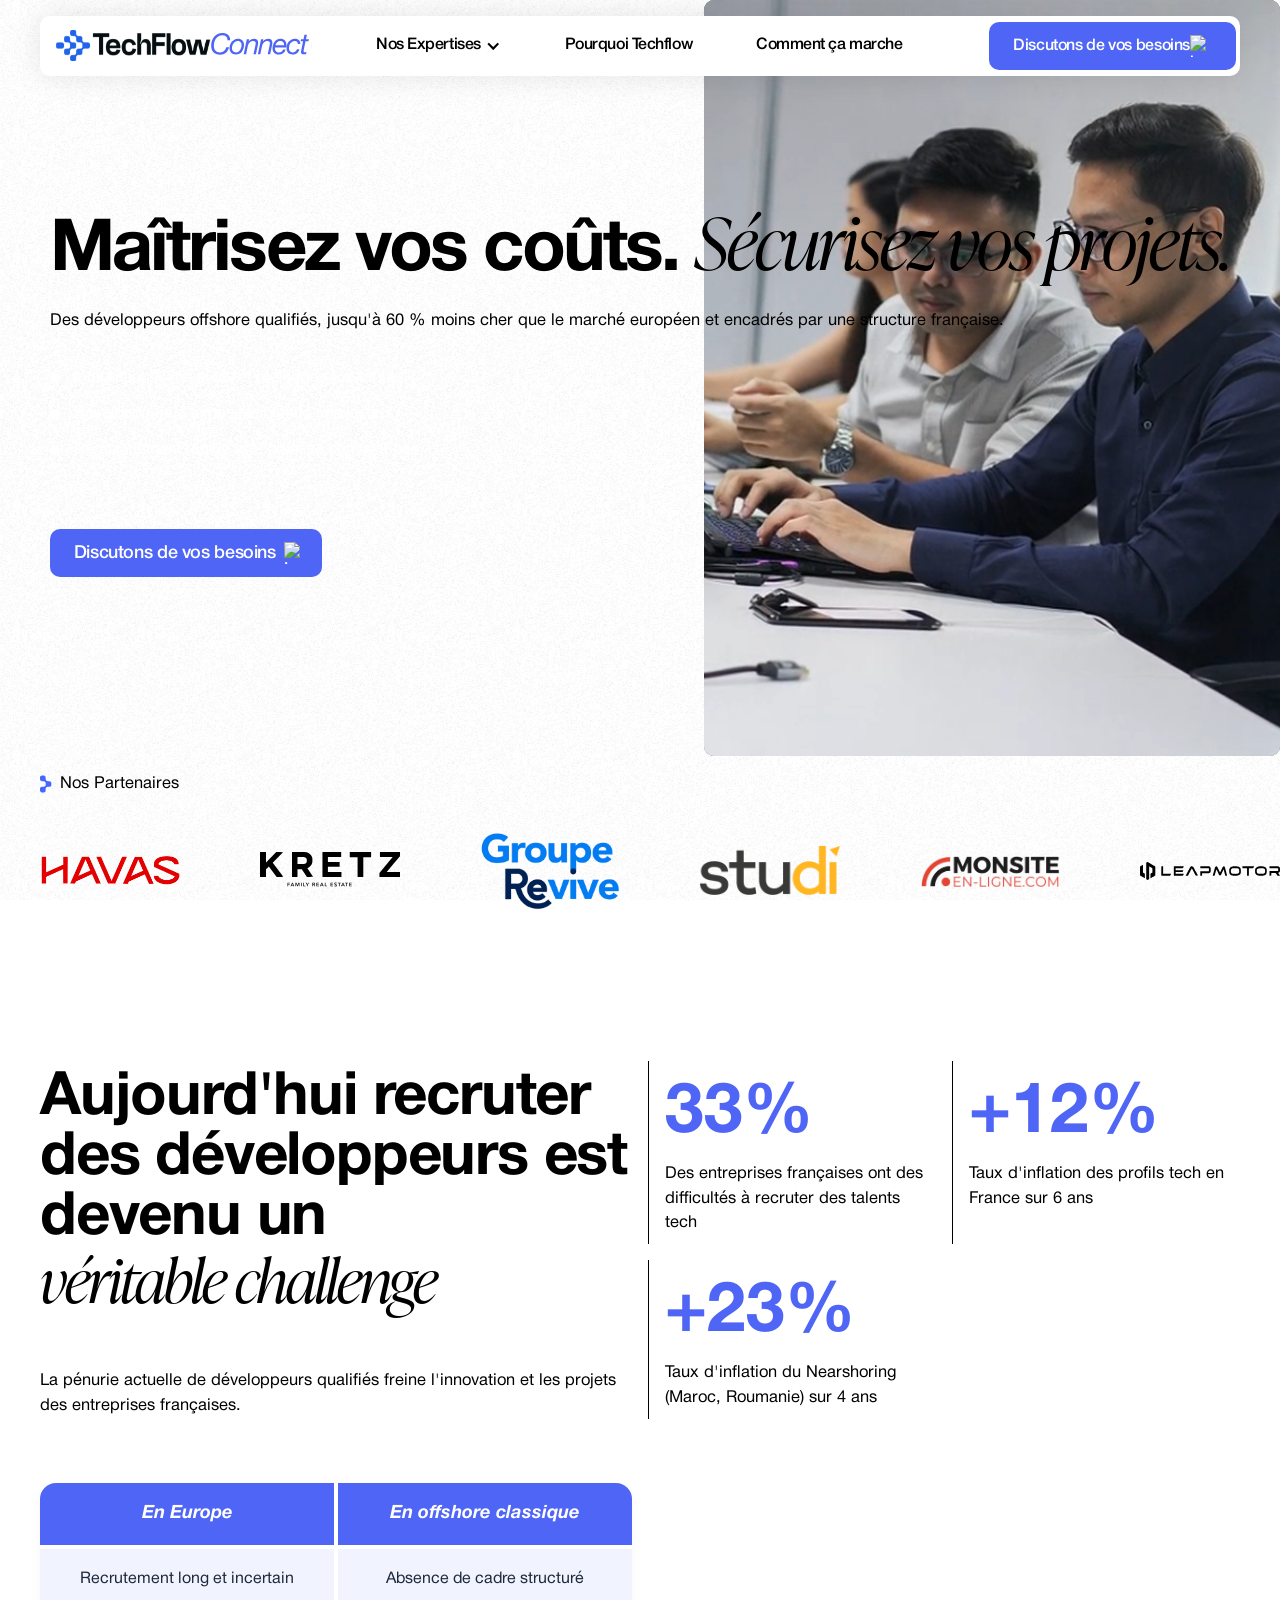
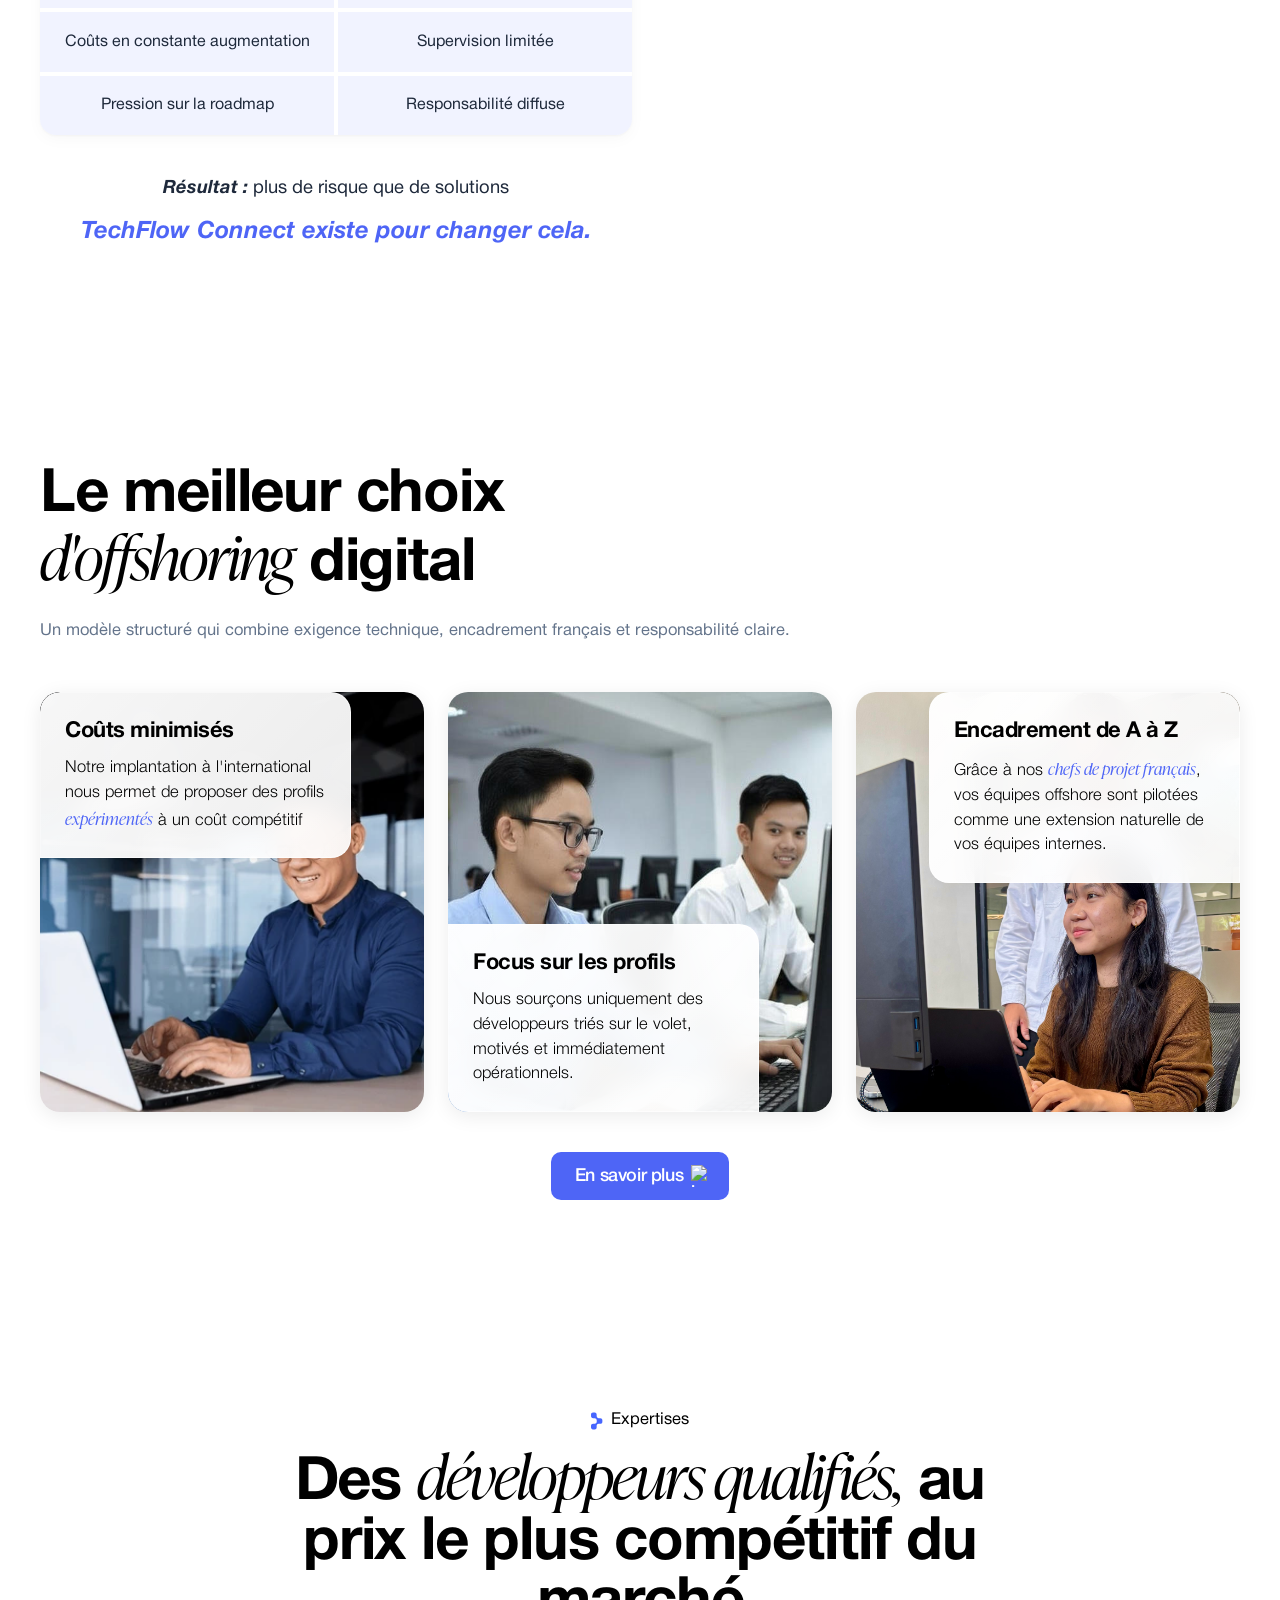
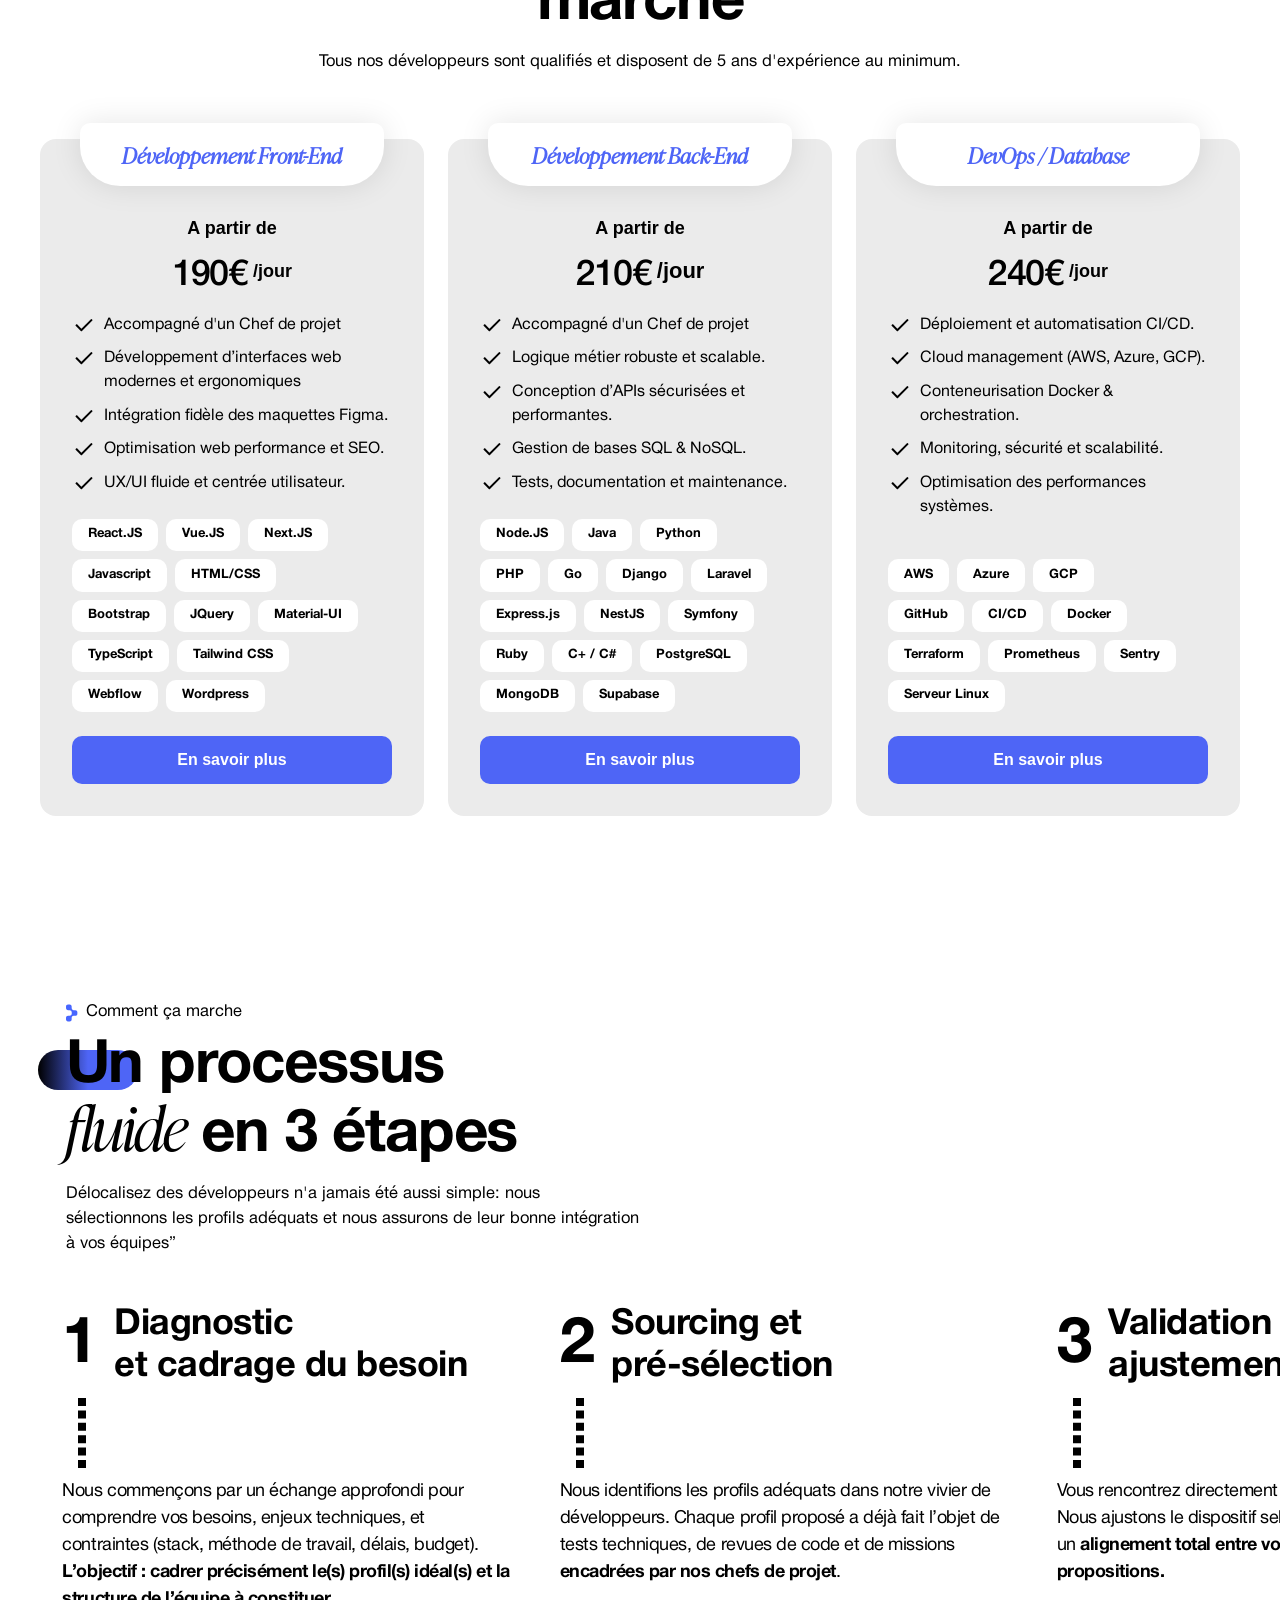
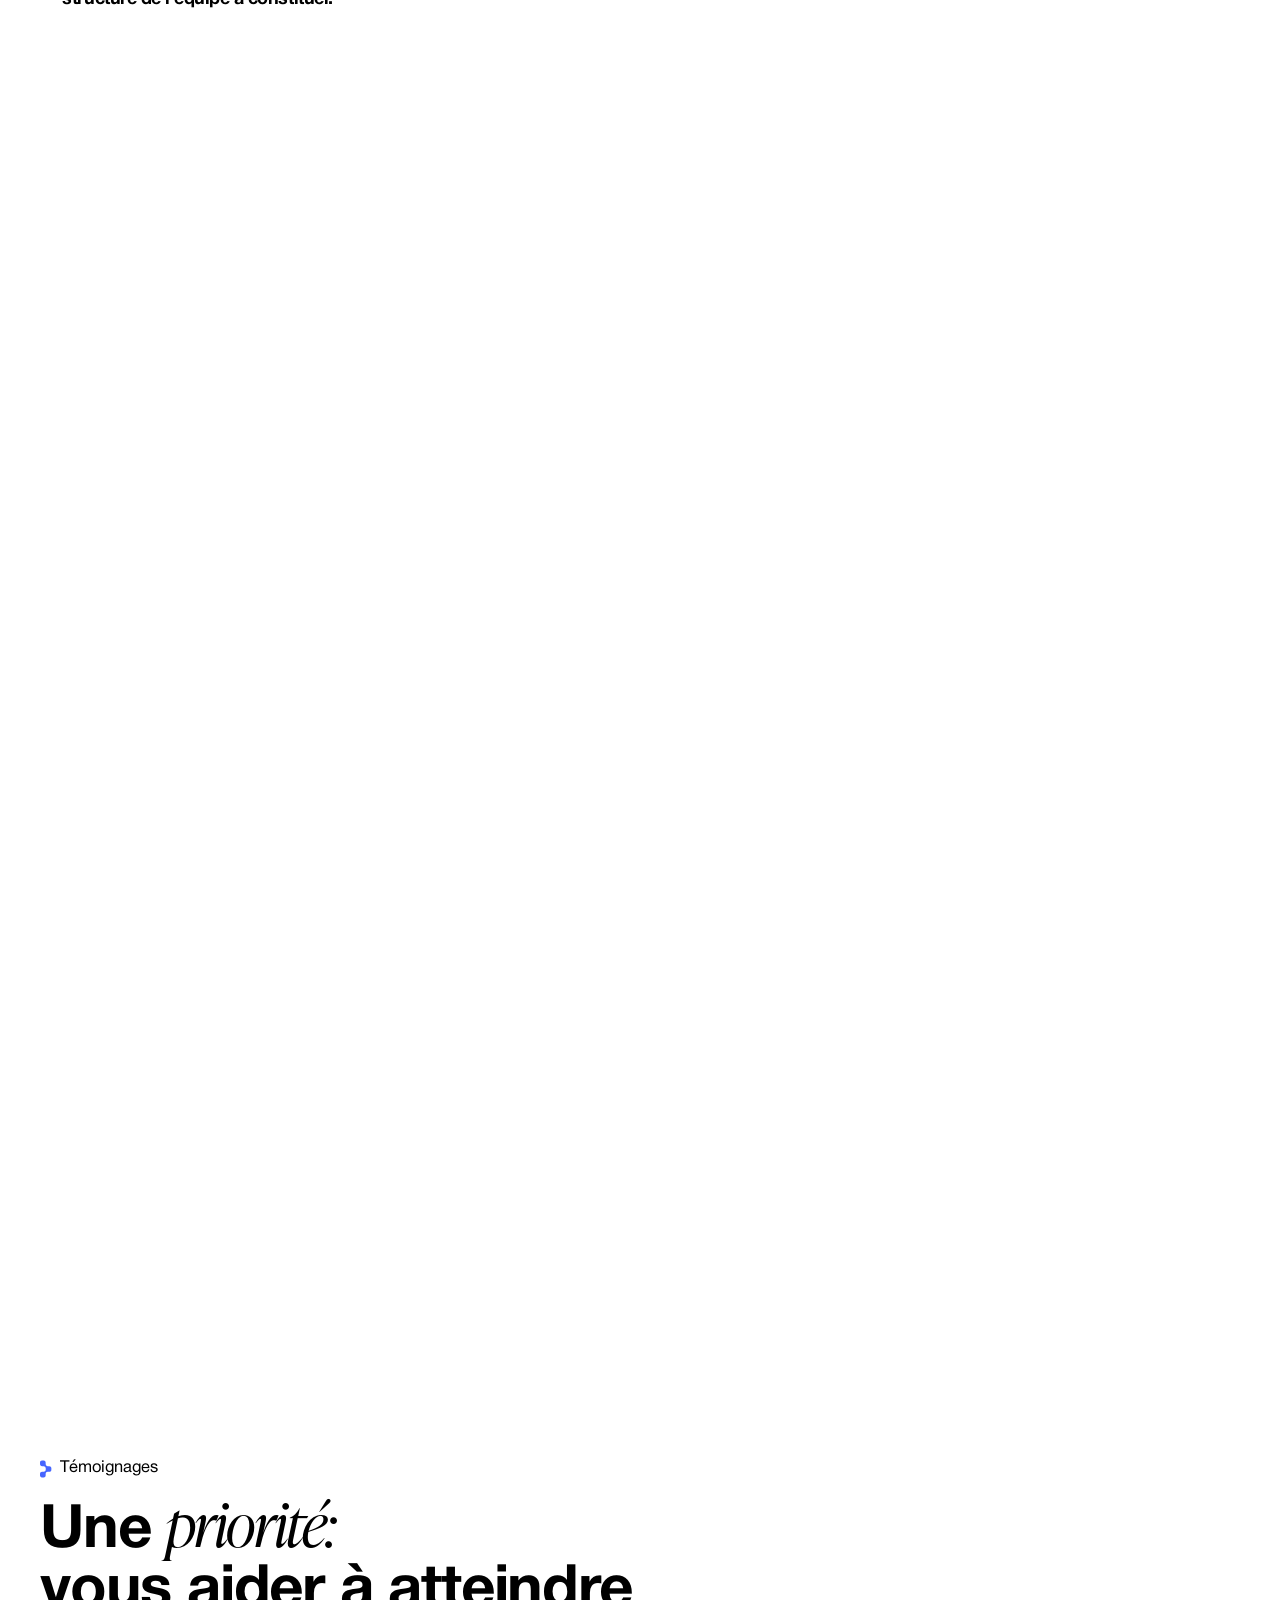
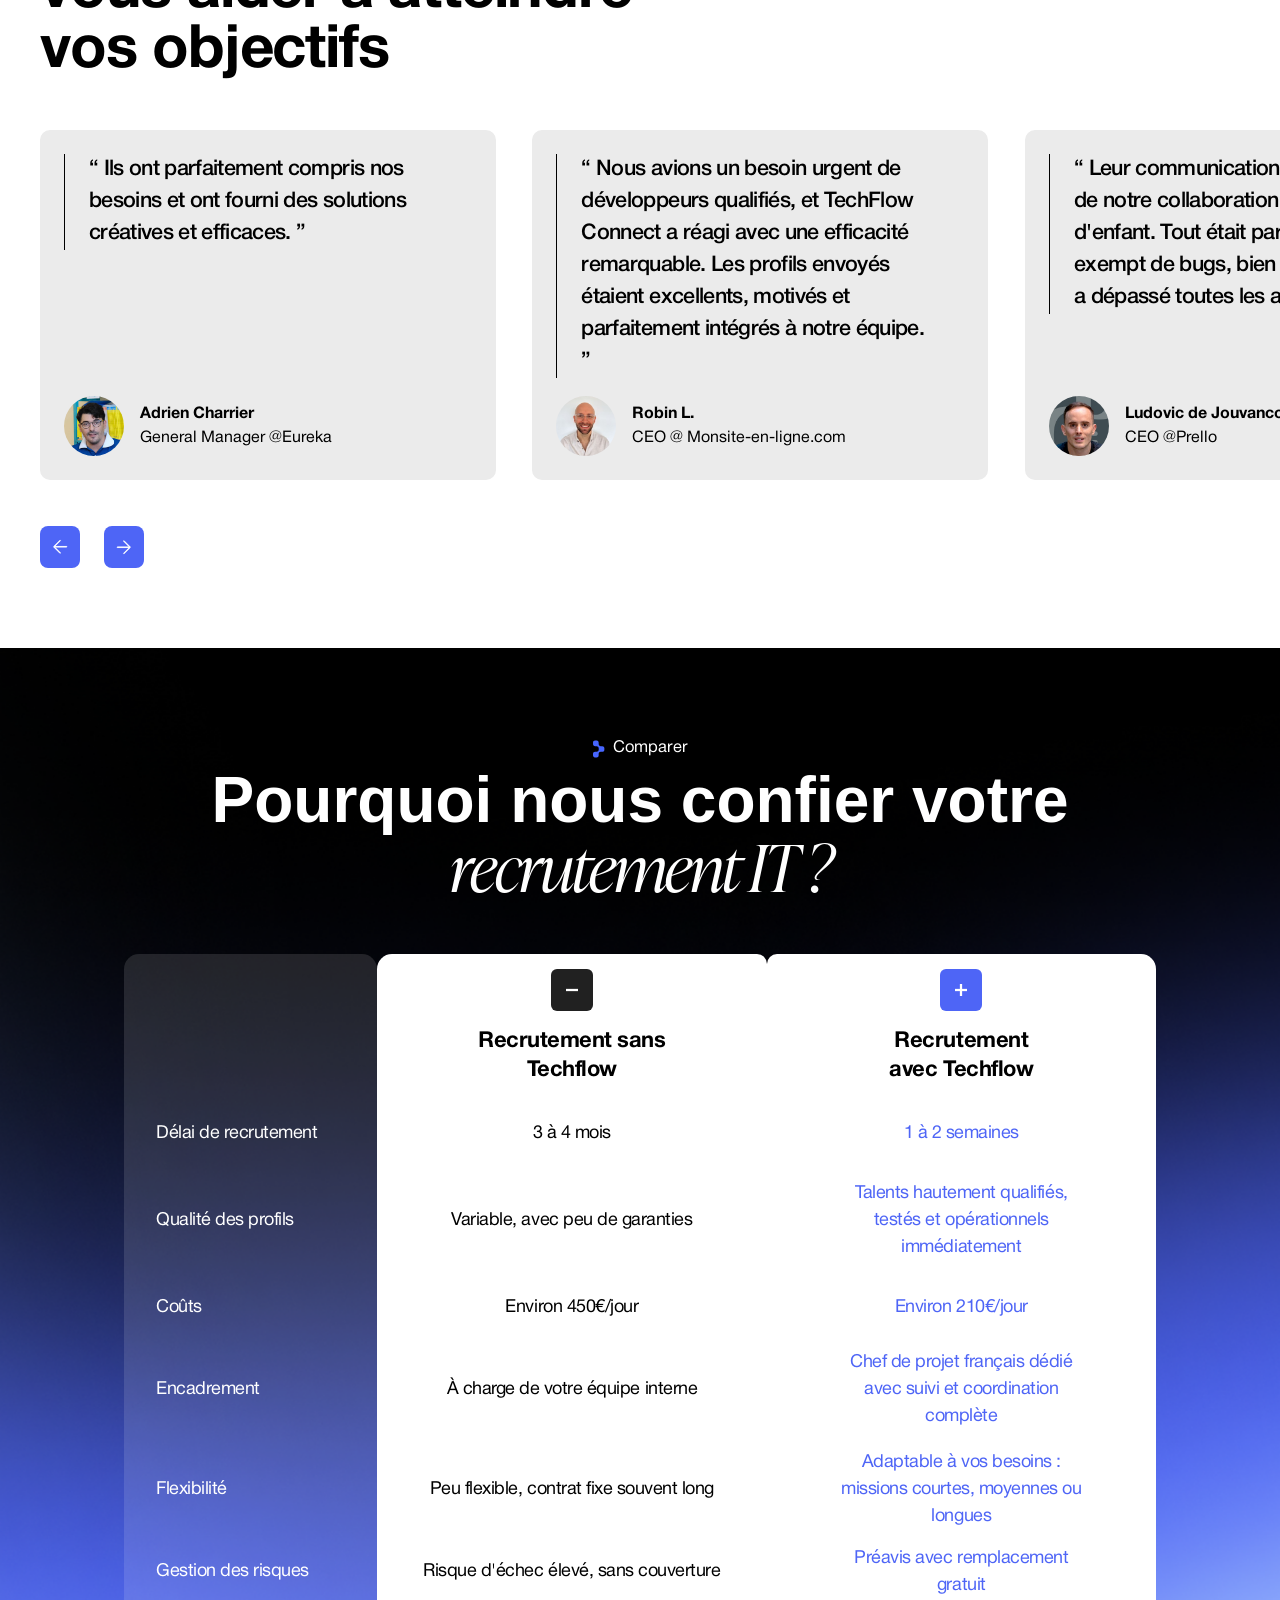
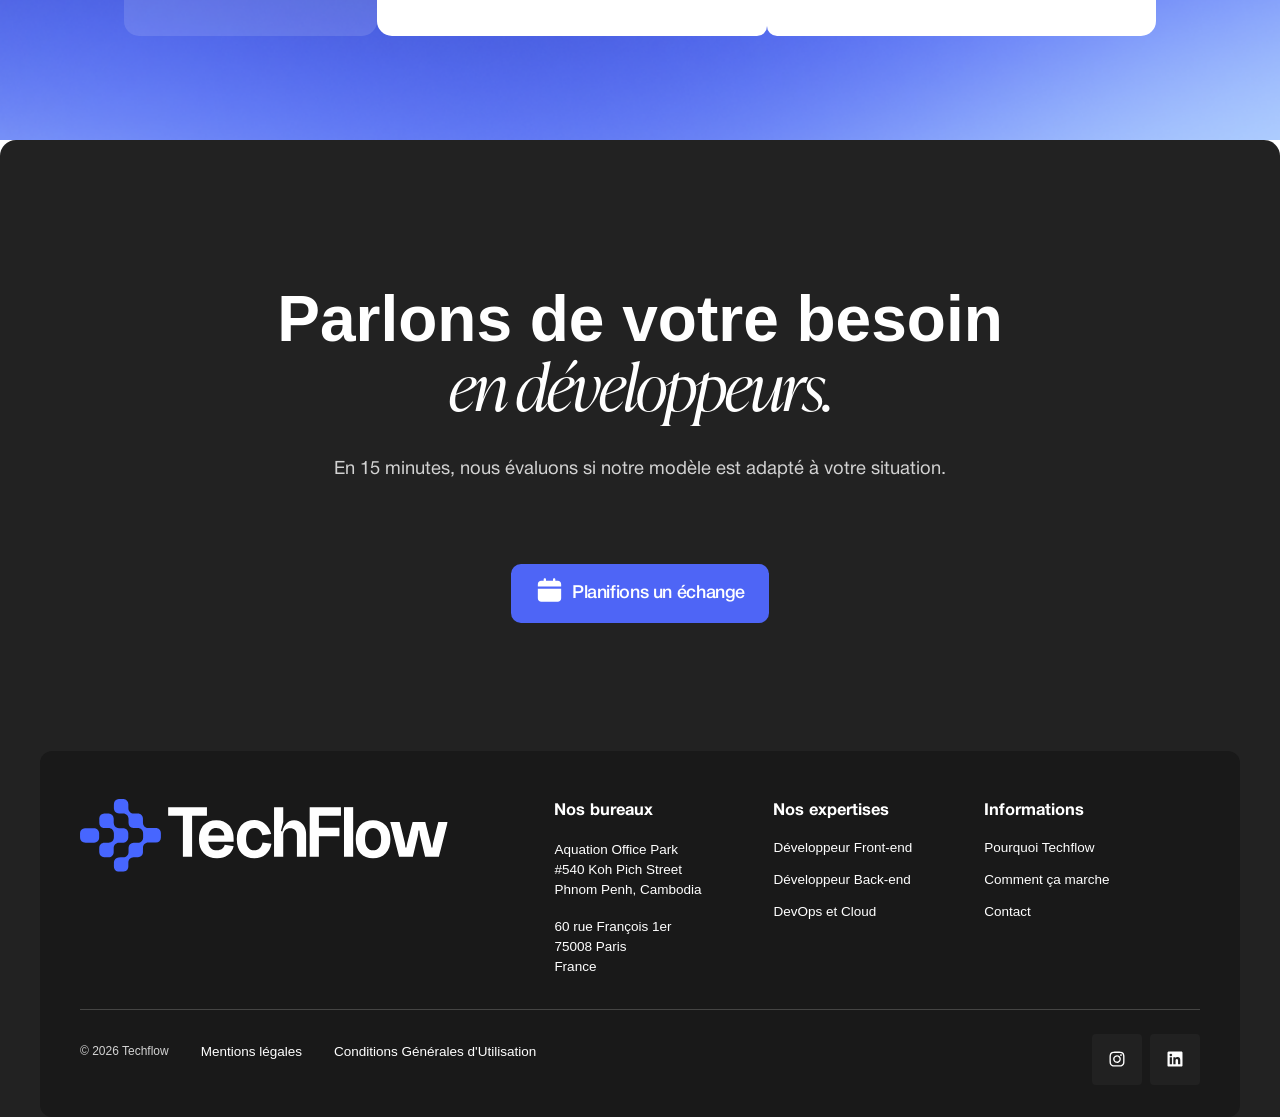
==== commit 37b99bc4: "Replace comparison table with challenge grid (En Europe / En offshore classique) - New grid layout m" ====
--- a/index.html
+++ b/index.html
@@ -368,129 +368,94 @@
             </div>
           </div>
           <div class="o-content" style="width: 100%; margin-top: 3rem;">
-            <div class="tf-compare-table">
-              <table>
-                <thead>
-                  <tr>
-                    <th></th>
-                    <th class="tf-col-market">Recrutement sans TechFlow</th>
-                    <th class="tf-col-tf">Recrutement avec TechFlow</th>
-                  </tr>
-                </thead>
-                <tbody>
-                  <tr>
-                    <td class="tf-criteria">Délai de recrutement</td>
-                    <td class="tf-market">3 à 4 mois</td>
-                    <td class="tf-techflow">1 à 2 semaines</td>
-                  </tr>
-                  <tr>
-                    <td class="tf-criteria">Qualité des profils</td>
-                    <td class="tf-market">Variable, avec peu de garanties</td>
-                    <td class="tf-techflow">Talents hautement qualifiés, testés et opérationnels immédiatement</td>
-                  </tr>
-                  <tr>
-                    <td class="tf-criteria">Coûts</td>
-                    <td class="tf-market">Environ 450€/jour</td>
-                    <td class="tf-techflow">Environ 210€/jour</td>
-                  </tr>
-                  <tr>
-                    <td class="tf-criteria">Encadrement</td>
-                    <td class="tf-market">À charge de votre équipe interne</td>
-                    <td class="tf-techflow">Chef de projet français dédié avec suivi et coordination complète</td>
-                  </tr>
-                  <tr>
-                    <td class="tf-criteria">Flexibilité</td>
-                    <td class="tf-market">Peu flexible, contrat fixe souvent long</td>
-                    <td class="tf-techflow">Adaptable à vos besoins : missions courtes, moyennes ou longues</td>
-                  </tr>
-                  <tr>
-                    <td class="tf-criteria">Gestion des risques</td>
-                    <td class="tf-market">Risque d'échec élevé, sans couverture</td>
-                    <td class="tf-techflow">Préavis avec remplacement gratuit</td>
-                  </tr>
-                </tbody>
-              </table>
+            <div class="tf-challenge-grid">
+              <div class="tf-challenge-header">
+                <div class="tf-challenge-col-head"><em>En Europe</em></div>
+                <div class="tf-challenge-col-head"><em>En offshore classique</em></div>
+              </div>
+              <div class="tf-challenge-row">
+                <div class="tf-challenge-cell">Recrutement long et incertain</div>
+                <div class="tf-challenge-cell">Absence de cadre structuré</div>
+              </div>
+              <div class="tf-challenge-row">
+                <div class="tf-challenge-cell">Coûts en constante augmentation</div>
+                <div class="tf-challenge-cell">Supervision limitée</div>
+              </div>
+              <div class="tf-challenge-row">
+                <div class="tf-challenge-cell">Pression sur la roadmap</div>
+                <div class="tf-challenge-cell">Responsabilité diffuse</div>
+              </div>
+            </div>
+            <div class="tf-challenge-result">
+              <p><strong><em>Résultat :</em></strong> plus de risque que de solutions</p>
+              <p class="tf-challenge-cta">TechFlow Connect existe pour changer cela.</p>
             </div>
             <style>
-.tf-compare-table {
+.tf-challenge-grid {
   width: 100%;
-  overflow-x: auto;
-  -webkit-overflow-scrolling: touch;
-}
-.tf-compare-table table {
-  width: 100%;
-  border-collapse: separate;
-  border-spacing: 0;
+  max-width: 800px;
+  margin: 0 auto;
   border-radius: 16px;
   overflow: hidden;
-  box-shadow: 0 1px 3px rgba(0,0,0,0.06), 0 4px 16px rgba(0,0,0,0.04);
+  box-shadow: 0 1px 3px rgba(0,0,0,0.04), 0 4px 16px rgba(0,0,0,0.03);
   font-family: 'Helvetica Neue', Helvetica, Arial, sans-serif;
 }
-.tf-compare-table thead tr {
-  background: #f8f9fb;
-}
-.tf-compare-table th {
-  padding: 1.25rem 1.5rem;
-  font-size: 0.9rem;
+.tf-challenge-header {
+  display: grid;
+  grid-template-columns: 1fr 1fr;
+  gap: 4px;
+}
+.tf-challenge-col-head {
+  background: #4e65f6;
+  color: #fff;
+  text-align: center;
+  padding: 1.1rem 1.5rem;
+  font-size: 1.15rem;
+  font-weight: 600;
+  font-style: italic;
+}
+.tf-challenge-row {
+  display: grid;
+  grid-template-columns: 1fr 1fr;
+  gap: 4px;
+  margin-top: 4px;
+}
+.tf-challenge-cell {
+  background: rgba(78, 101, 246, 0.08);
+  text-align: center;
+  padding: 1.1rem 1.5rem;
+  font-size: 1rem;
+  color: #1e293b;
+  line-height: 1.5;
+}
+.tf-challenge-result {
+  text-align: center;
+  margin-top: 2.5rem;
+  font-family: 'Helvetica Neue', Helvetica, Arial, sans-serif;
+}
+.tf-challenge-result p {
+  font-size: 1.15rem;
+  color: #1e293b;
+  margin: 0;
+}
+.tf-challenge-cta {
+  font-size: 1.5rem !important;
   font-weight: 700;
-  text-transform: uppercase;
-  letter-spacing: 0.04em;
-  color: #64748b;
-  text-align: left;
-  border-bottom: 2px solid #e2e8f0;
-}
-.tf-compare-table th.tf-col-market {
-  color: #94a3b8;
-  text-align: center;
-}
-.tf-compare-table th.tf-col-tf {
-  color: #4e65f6;
-  text-align: center;
-}
-.tf-compare-table td {
-  padding: 1.1rem 1.5rem;
-  font-size: 0.95rem;
-  line-height: 1.5;
-  border-bottom: 1px solid #f1f5f9;
-  vertical-align: middle;
-}
-.tf-compare-table tbody tr:last-child td {
-  border-bottom: none;
-}
-.tf-compare-table tbody tr {
-  transition: background-color 0.2s ease;
-}
-.tf-compare-table tbody tr:hover {
-  background-color: #f8faff;
-}
-.tf-compare-table .tf-criteria {
-  font-weight: 600;
-  color: #1e293b;
-  width: 20%;
-  white-space: nowrap;
-}
-.tf-compare-table .tf-market {
-  color: #64748b;
-  text-align: center;
-  width: 40%;
-  background: #fafbfc;
-}
-.tf-compare-table .tf-techflow {
-  color: #1e293b;
-  text-align: center;
-  width: 40%;
-  font-weight: 500;
-  background: linear-gradient(135deg, rgba(78,101,246,0.04), rgba(78,101,246,0.08));
+  color: #4e65f6 !important;
+  margin-top: 0.75rem !important;
+  font-style: italic;
 }
 @media (max-width: 767px) {
-  .tf-compare-table th,
-  .tf-compare-table td {
+  .tf-challenge-col-head {
+    font-size: 0.95rem;
     padding: 0.85rem 1rem;
-    font-size: 0.85rem;
   }
-  .tf-compare-table .tf-criteria {
-    white-space: normal;
-    min-width: 110px;
+  .tf-challenge-cell {
+    font-size: 0.9rem;
+    padding: 0.85rem 0.75rem;
+  }
+  .tf-challenge-cta {
+    font-size: 1.2rem !important;
   }
 }
             </style>
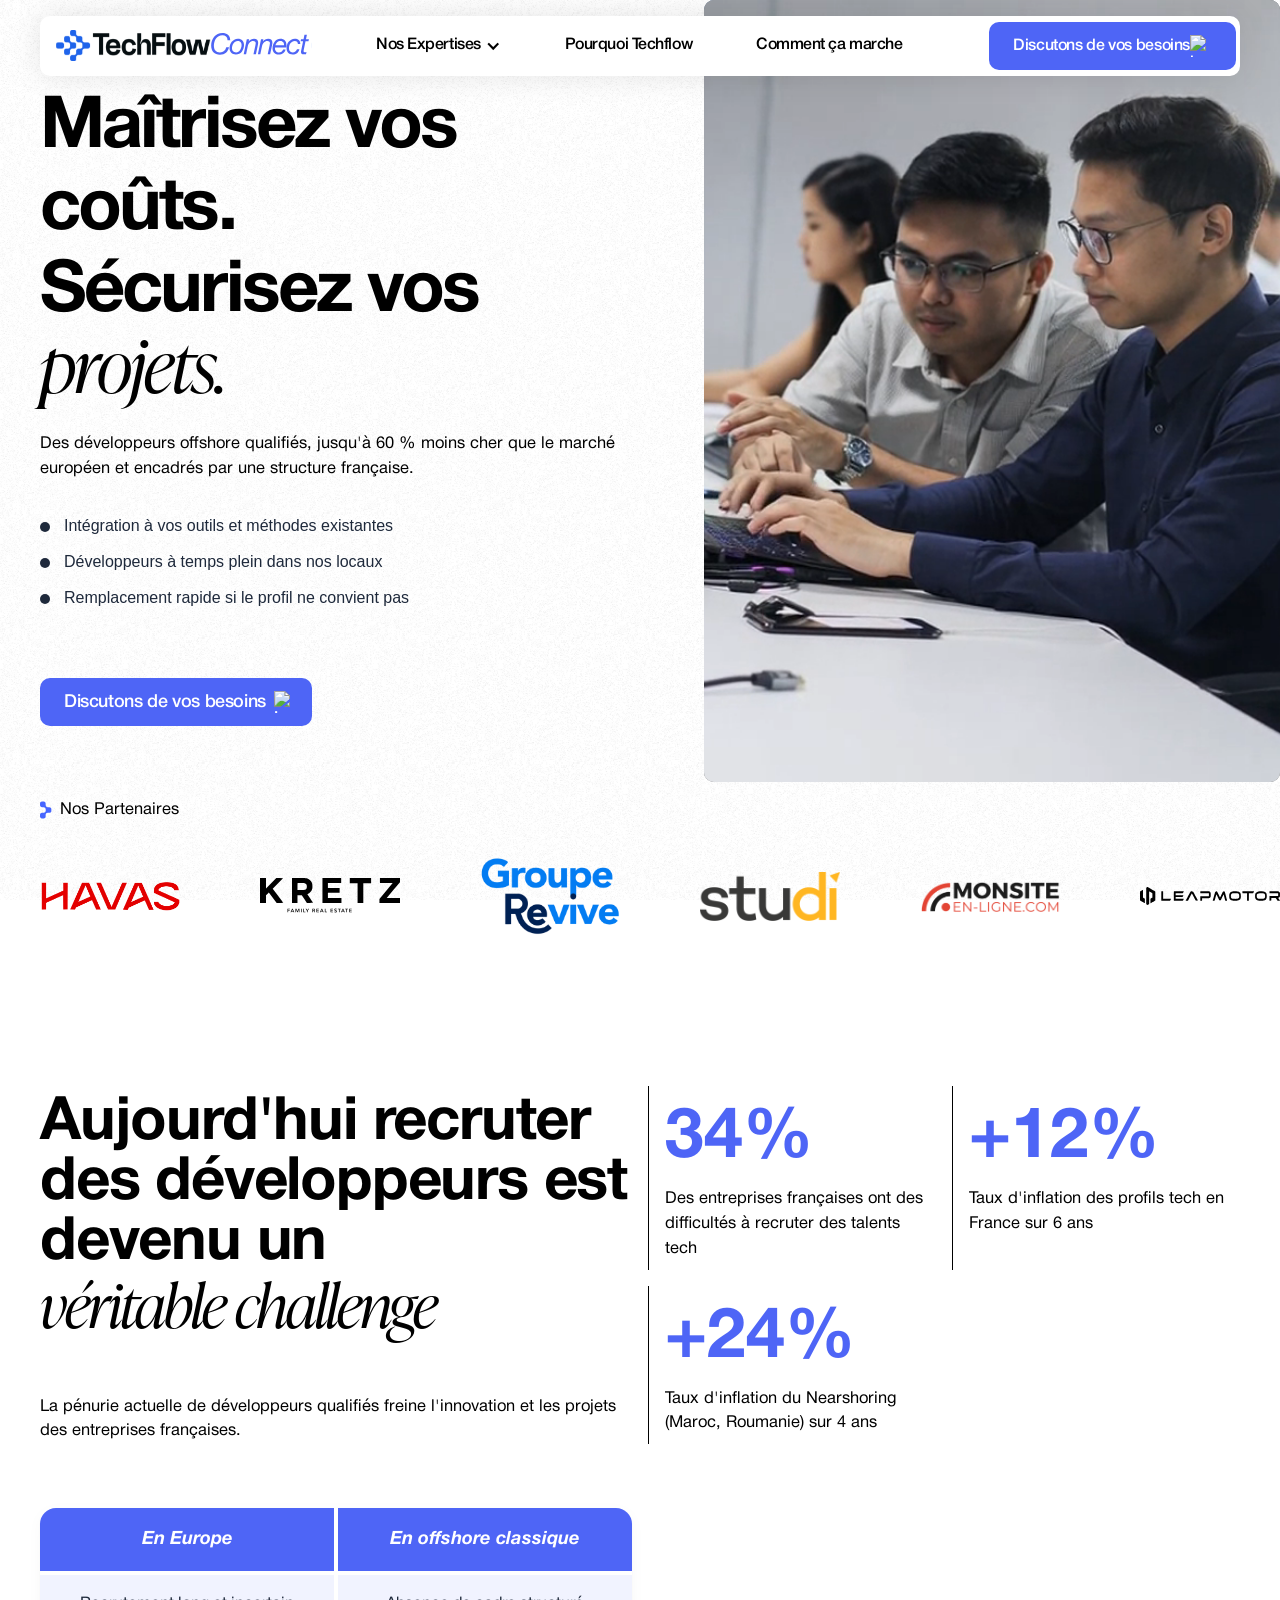
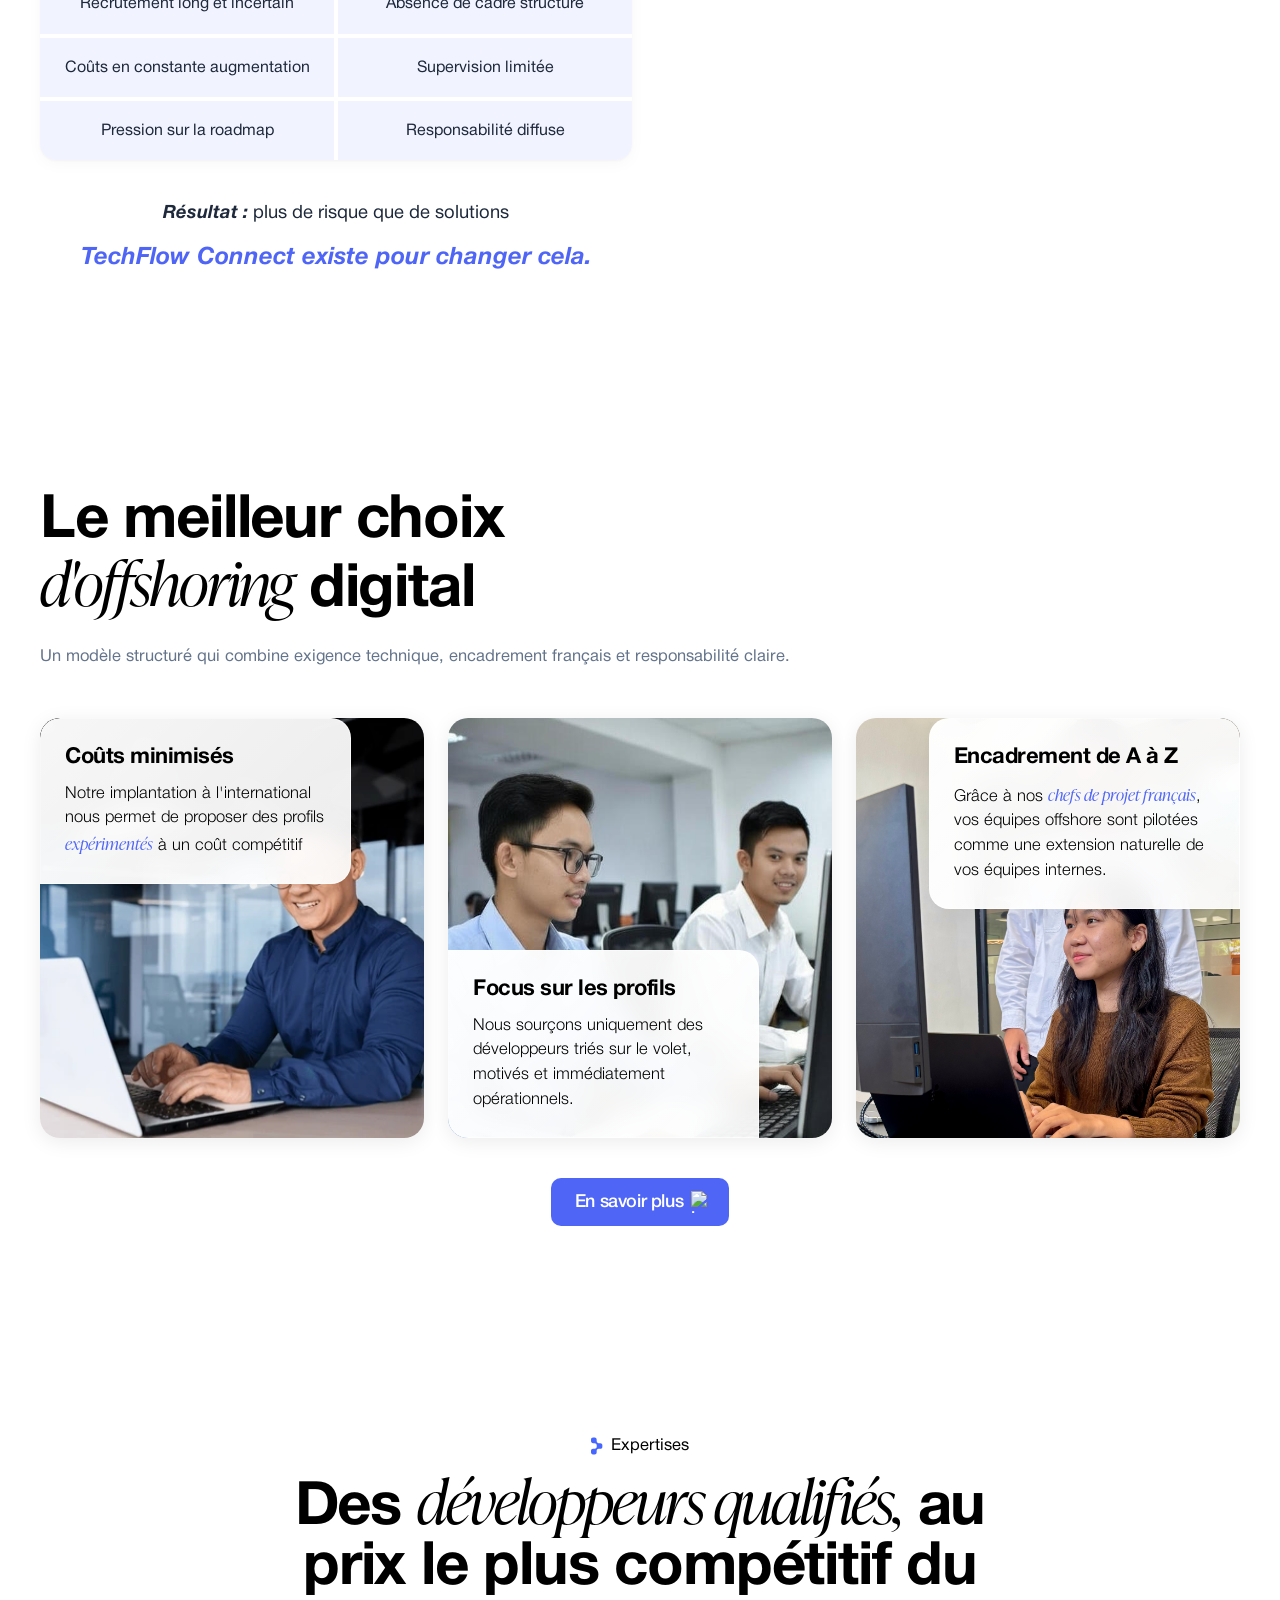
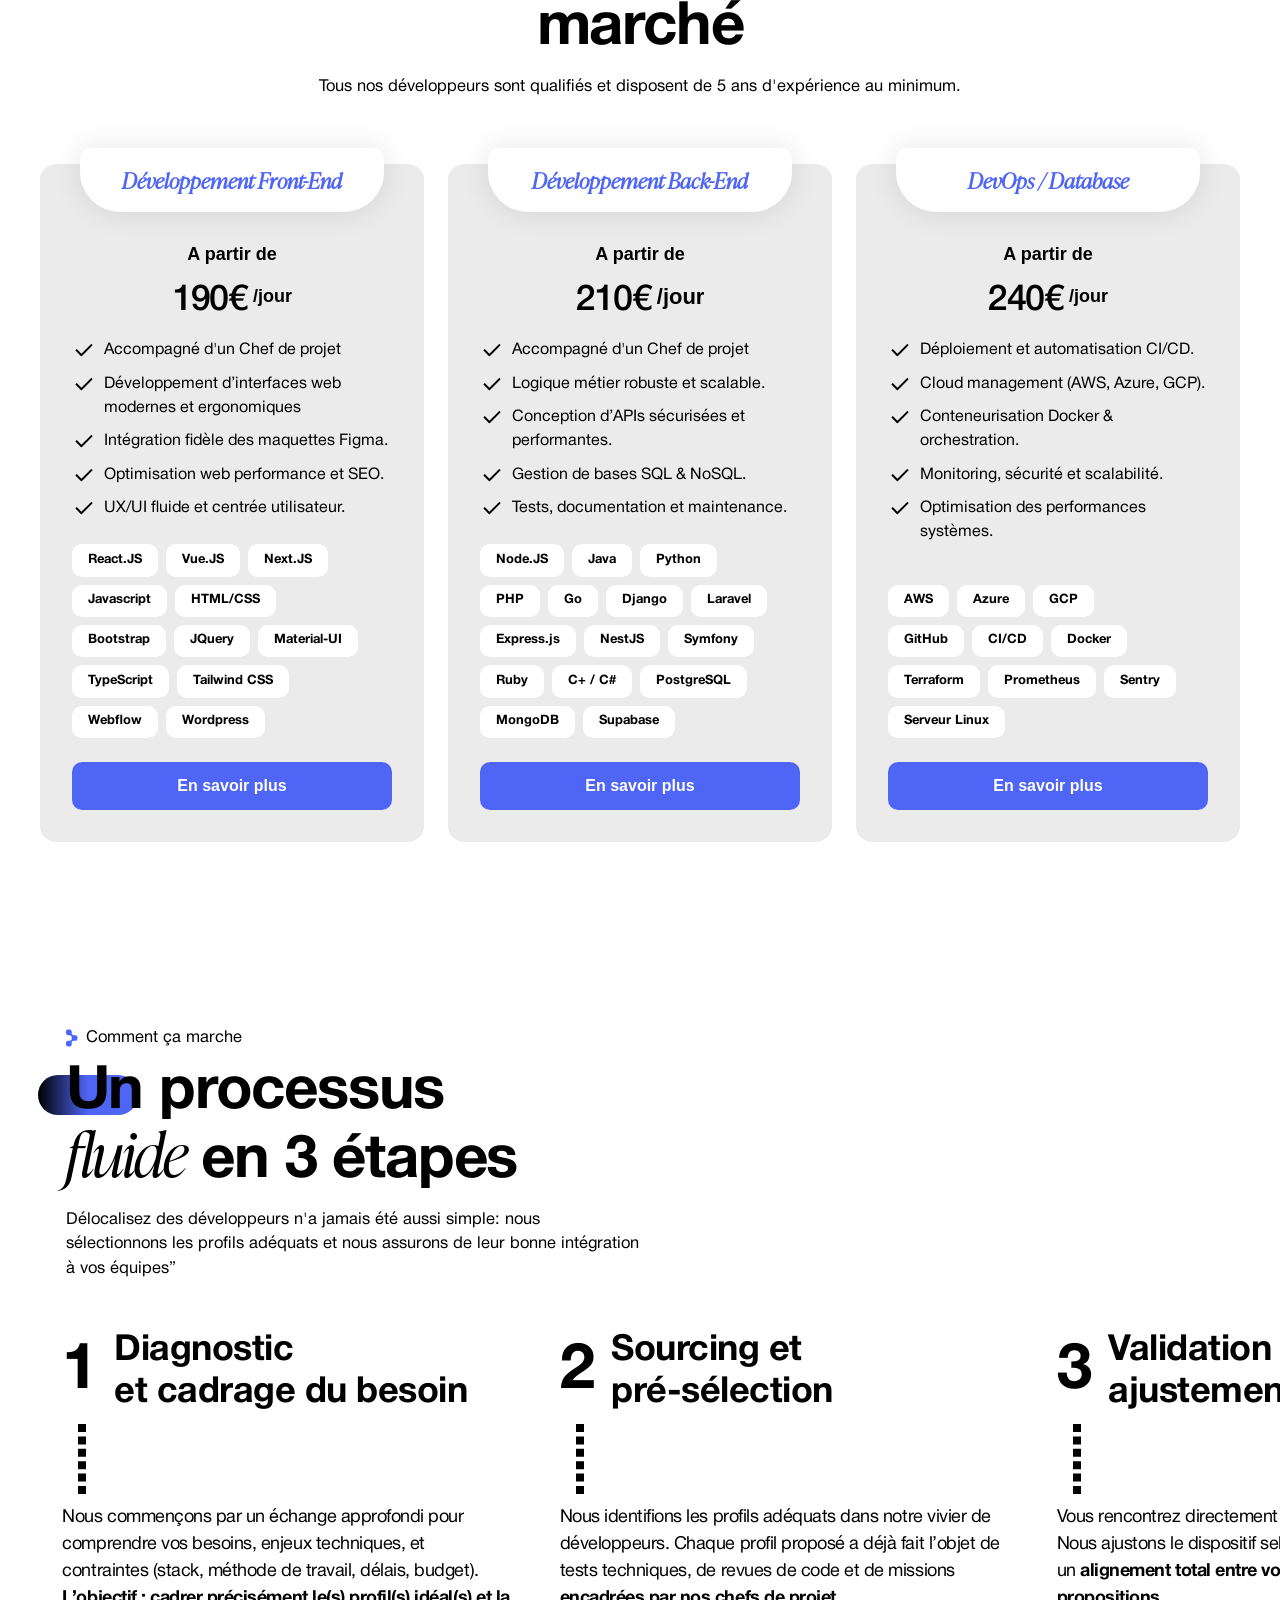
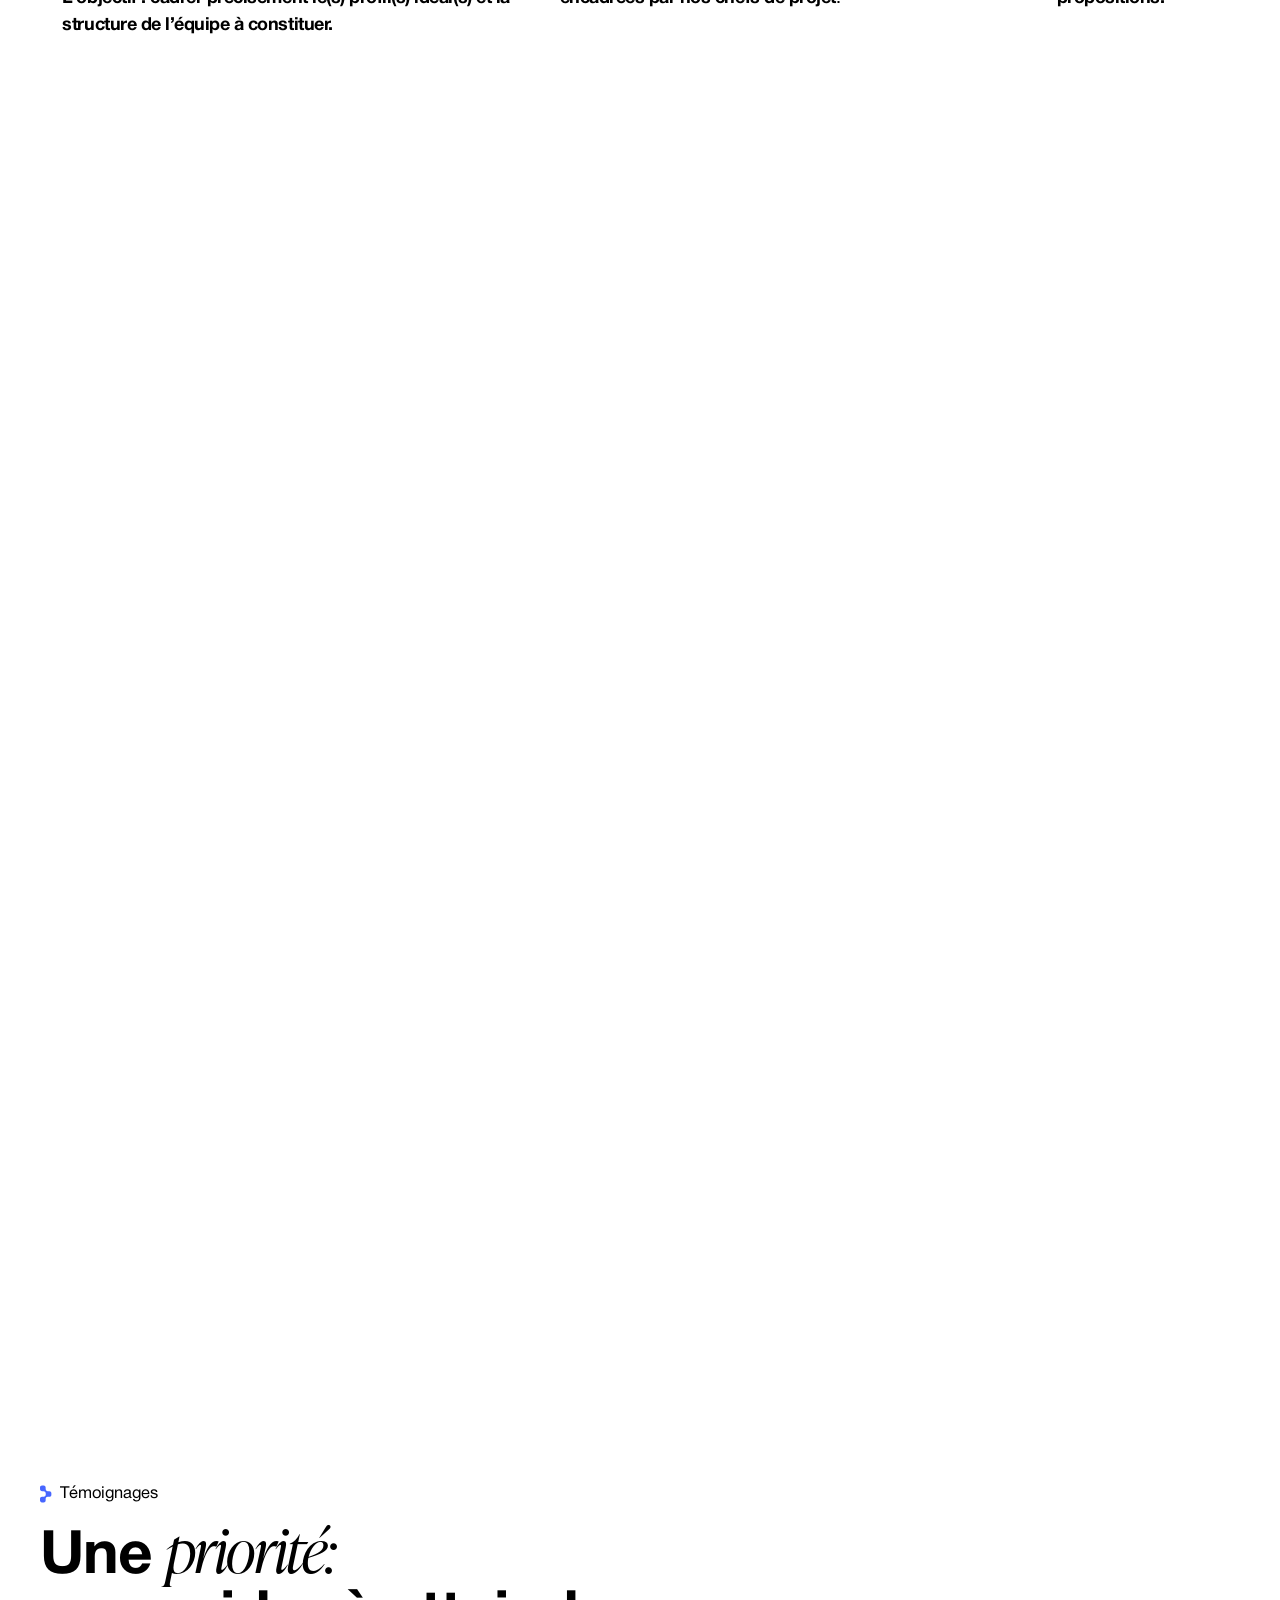
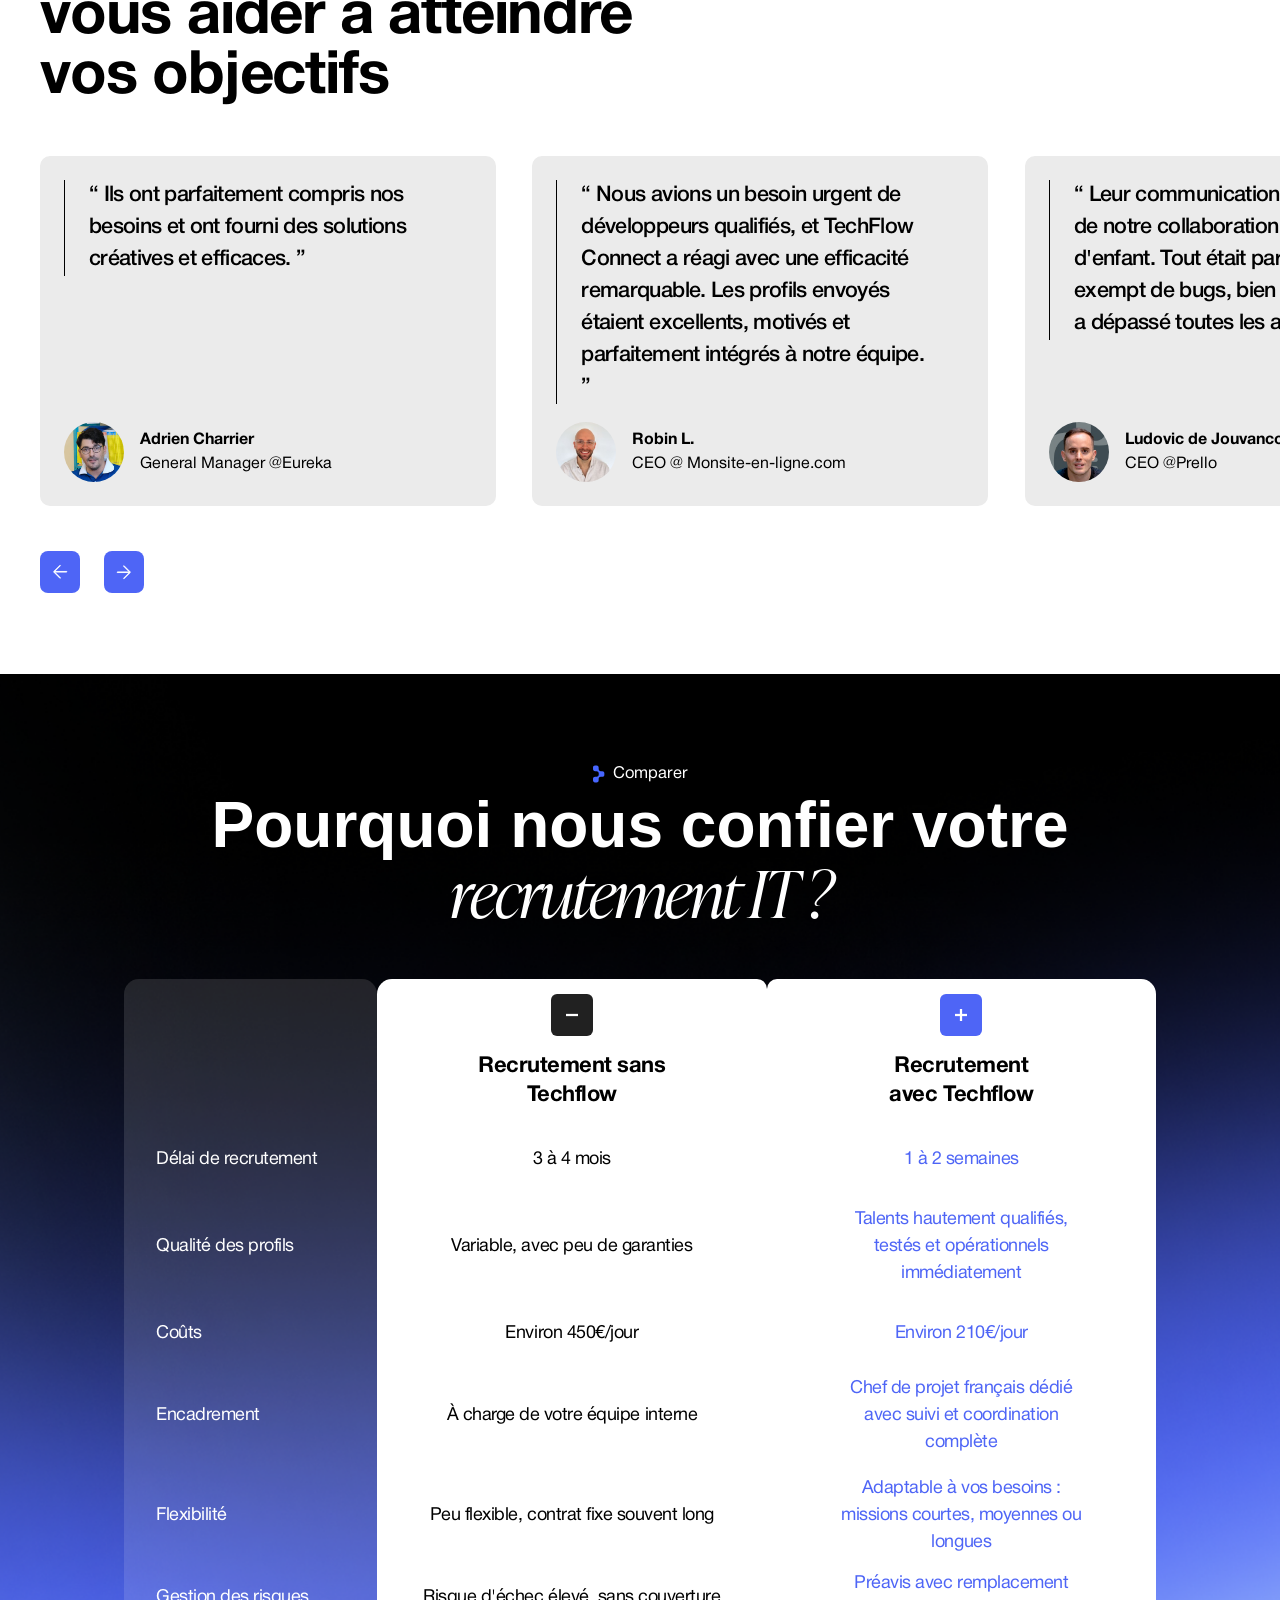
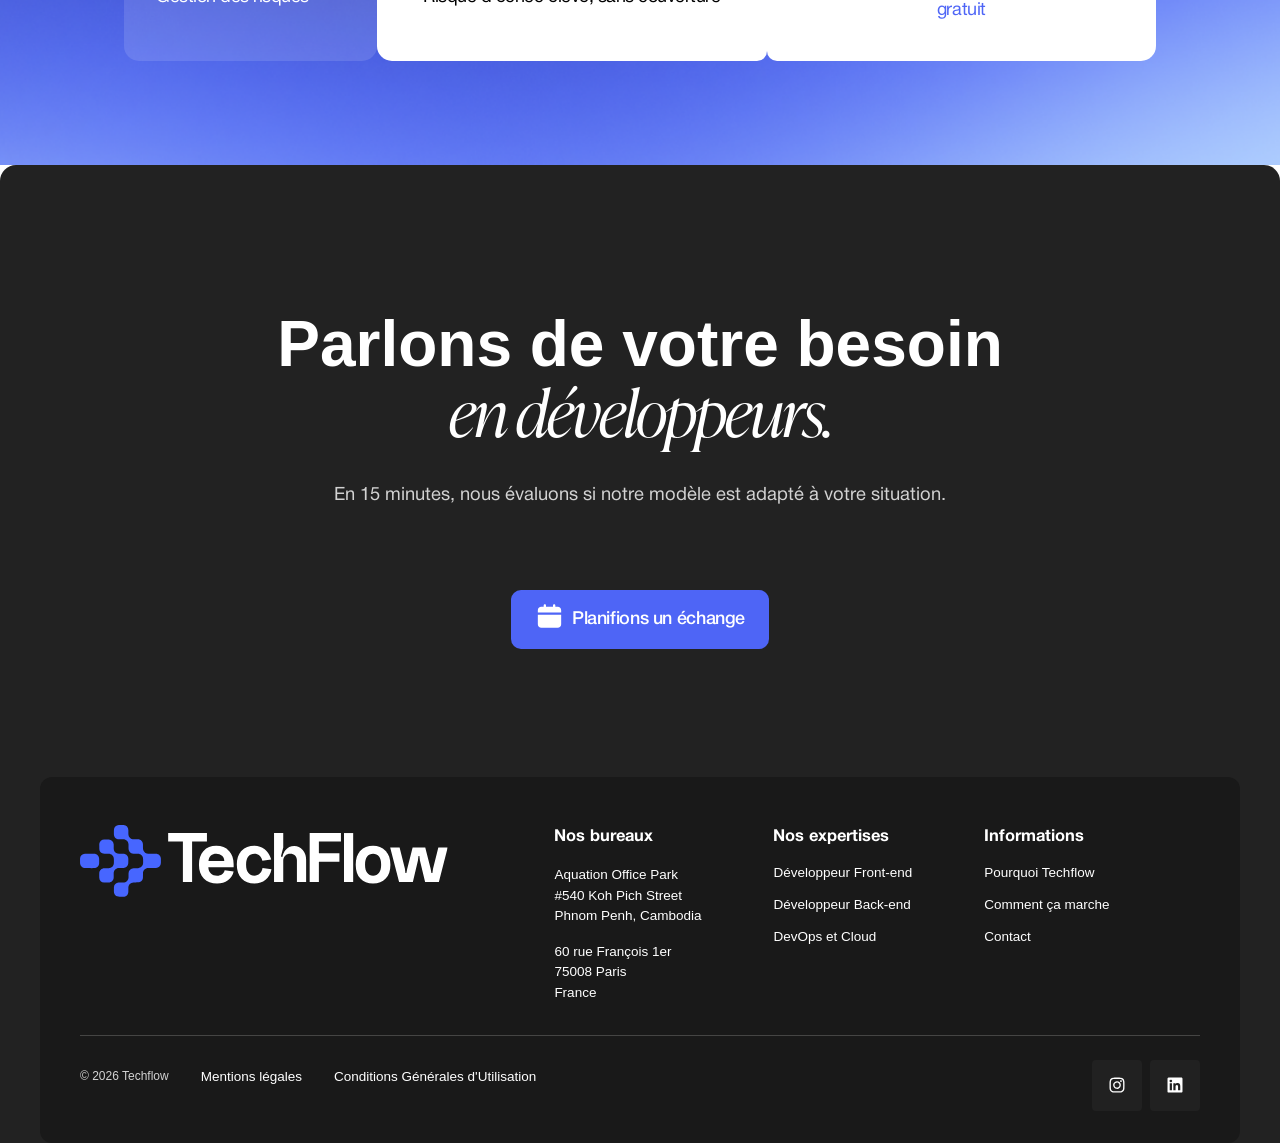
==== commit 57e7be50: "Hero: dark text, only 'projets.' in italic, line break after 'coûts.' Co-Authored-By: Claude Opus 4." ====
--- a/index.html
+++ b/index.html
@@ -211,7 +211,7 @@
       <div class="w-layout-blockcontainer o-container hero w-container">
         <div class="o-wrapper hero">
           <div class="o-content hero">
-            <h1 class="hero_heading hero">Maîtrisez vos coûts. <span class="heading-style">Sécurisez vos projets.</span></h1>
+            <h1 class="hero_heading hero">Maîtrisez vos coûts.<br>Sécurisez vos <span class="heading-style">projets.</span></h1>
             <p class="text-size-regular">Des développeurs offshore qualifiés, jusqu'à 60 % moins cher que le marché européen et encadrés par une structure française.</p>
             <ul>
               <li>Intégration à vos outils et méthodes existantes</li>
--- a/css/techflow-connect.webflow.css
+++ b/css/techflow-connect.webflow.css
@@ -1848,12 +1848,15 @@
 
 .o-wrapper.hero {
   color: var(--color-2);
+  display: grid;
+  grid-template-columns: 1fr 1fr;
   align-items: center;
-  display: flex;
+  min-height: 70svh;
 }
 
 .o-content.hero {
   justify-content: center;
+  grid-column: 1 / 2;
 }
 
 .o-wrapper.hero.pour {
@@ -1960,11 +1963,11 @@
 }
 
 .o-content.hero ul li {
-  color: #fff;
+  color: #1e293b;
 }
 
 .o-content.hero ul li::before {
-  background: #fff;
+  background: #1e293b;
 }
 
 .o-content.hero.pour {
@@ -3980,6 +3983,11 @@
     padding-right: 24px;
   }
 
+  .o-wrapper.hero {
+    grid-template-columns: 1fr;
+    min-height: auto;
+  }
+
   .o-container.hero {
     min-height: auto;
     padding-top: 4rem;
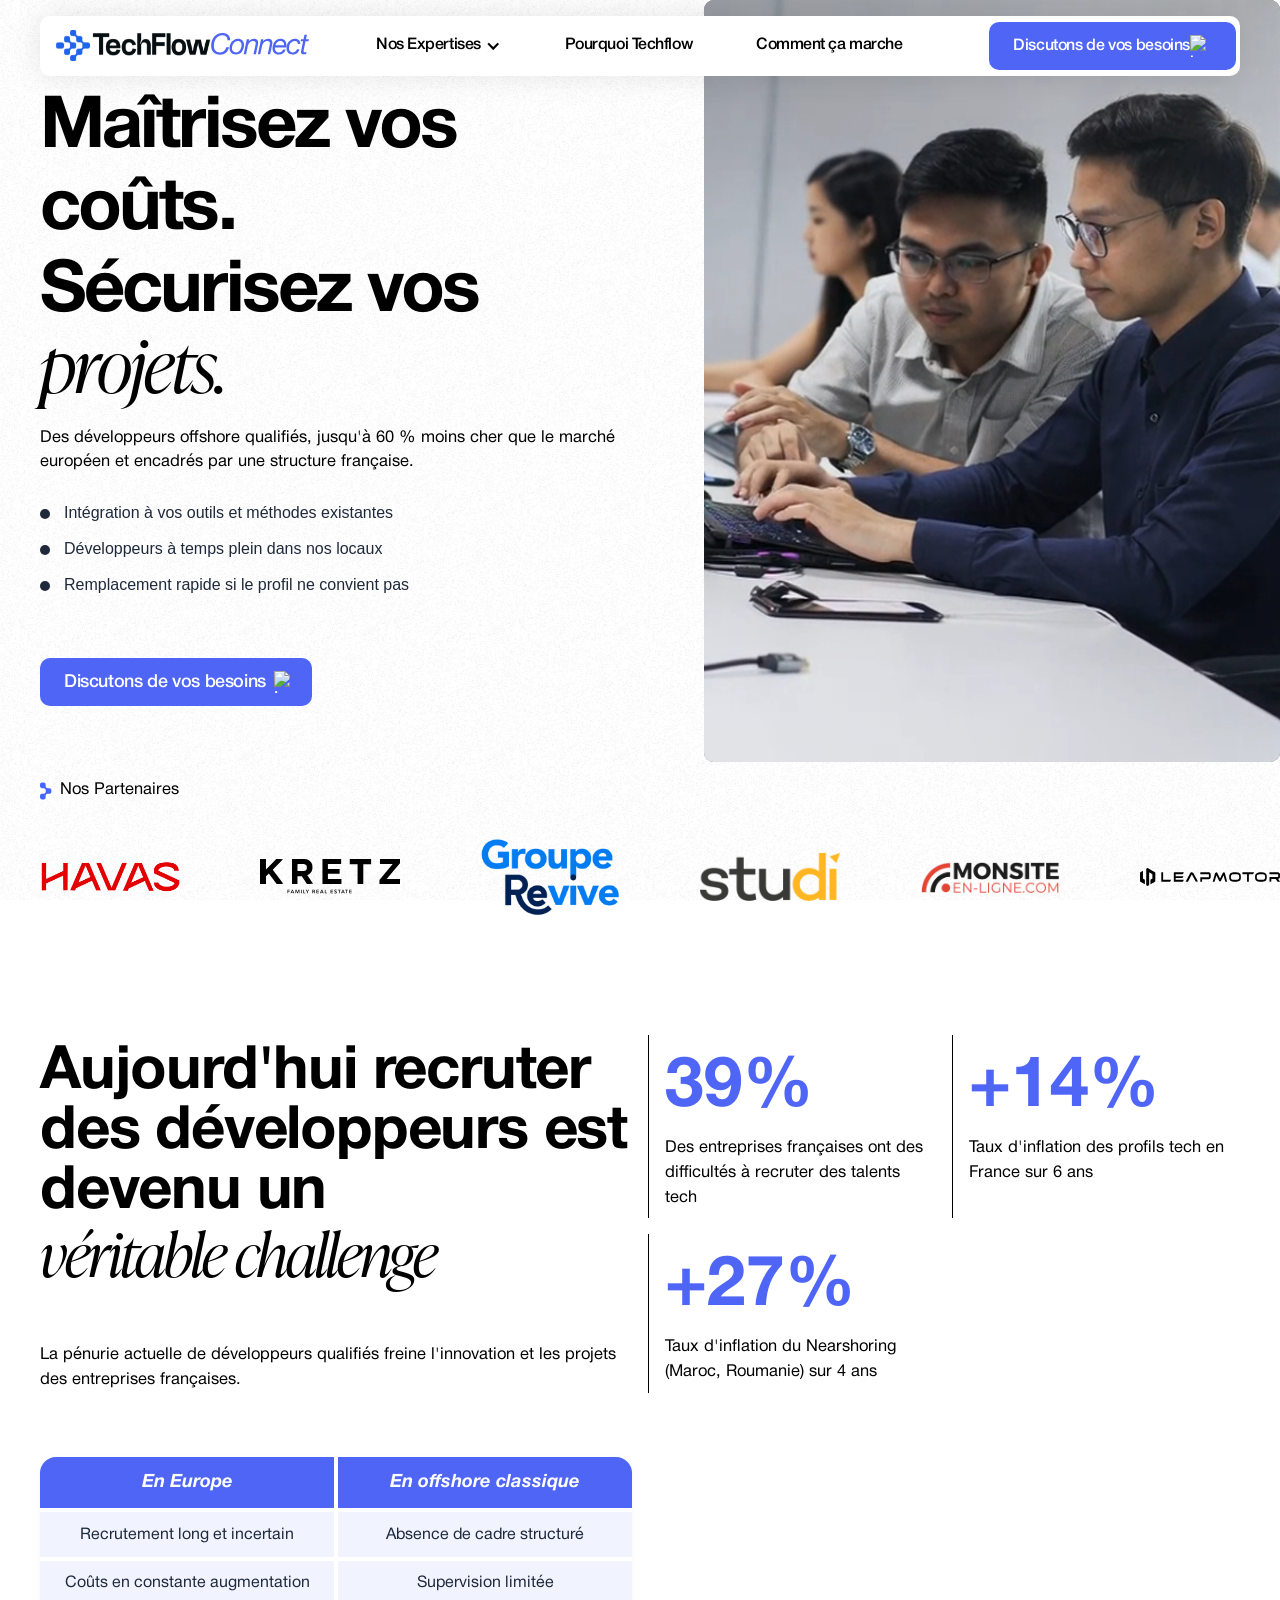
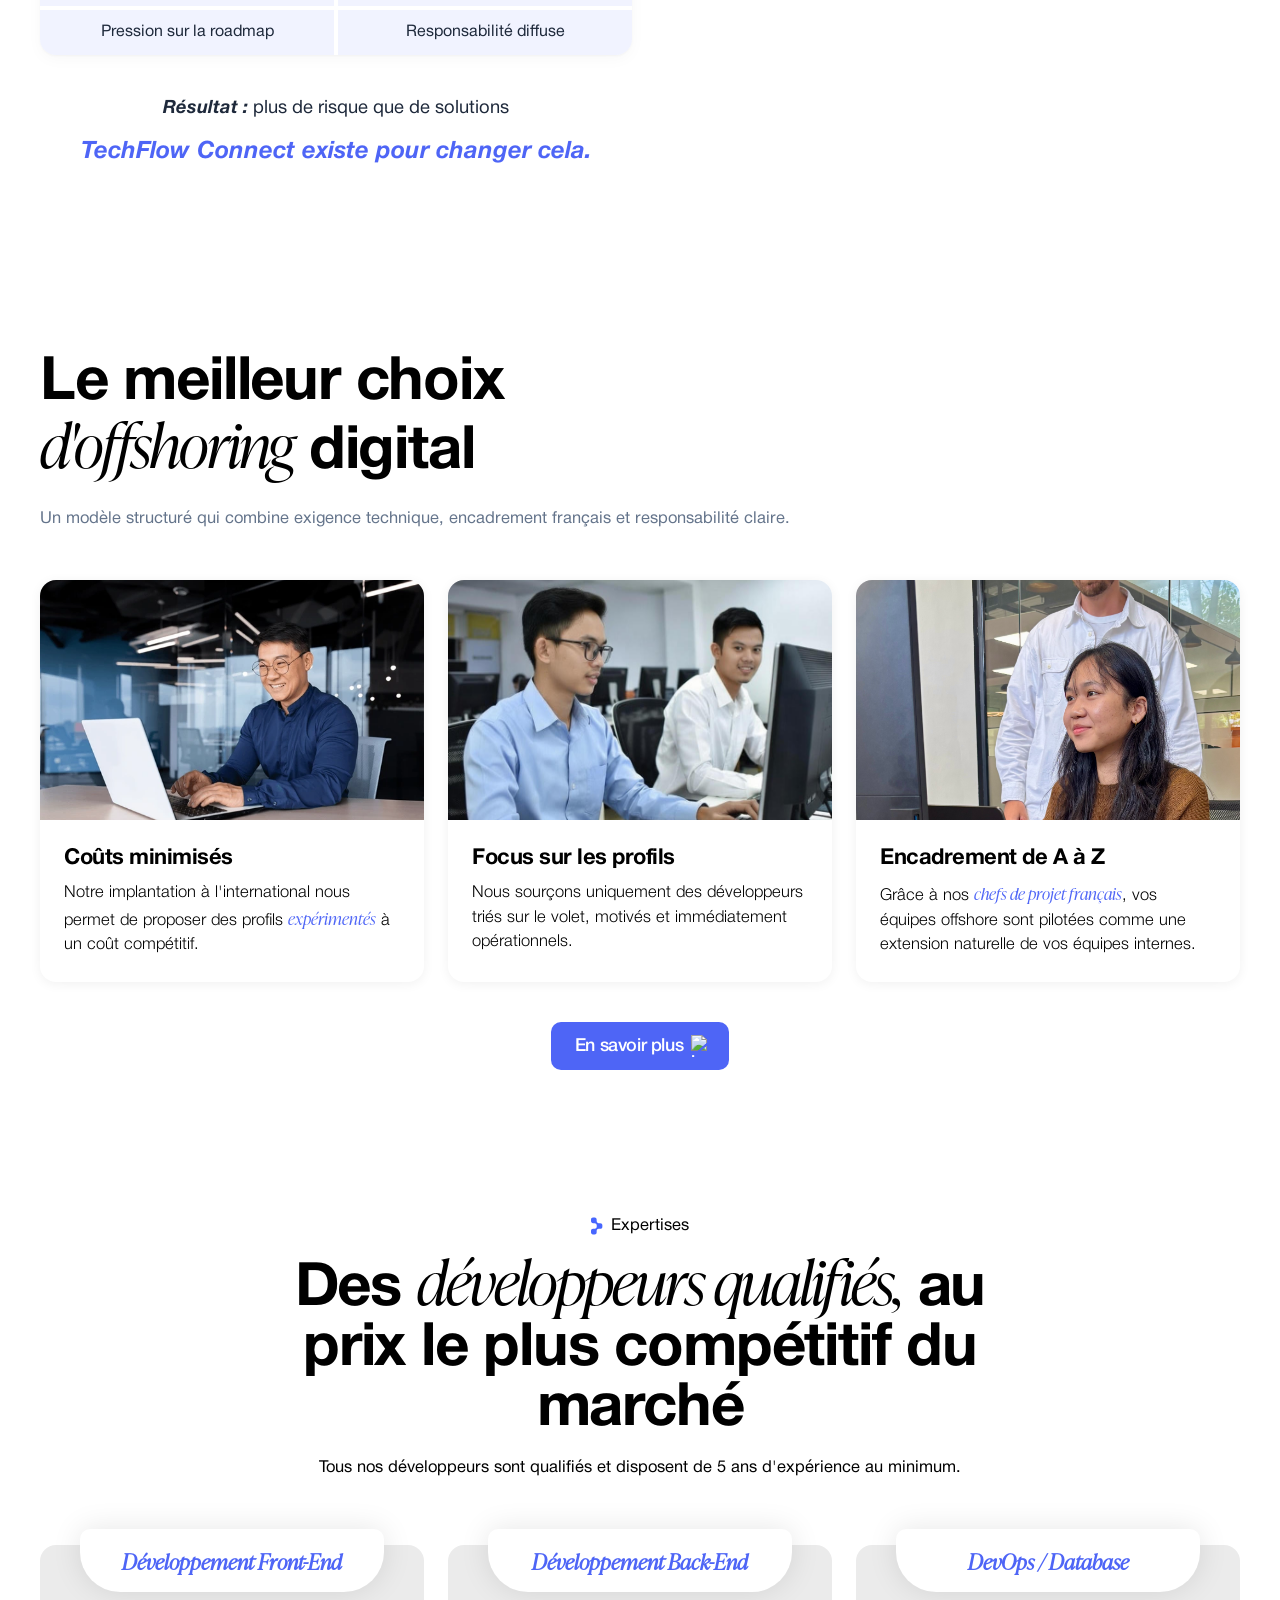
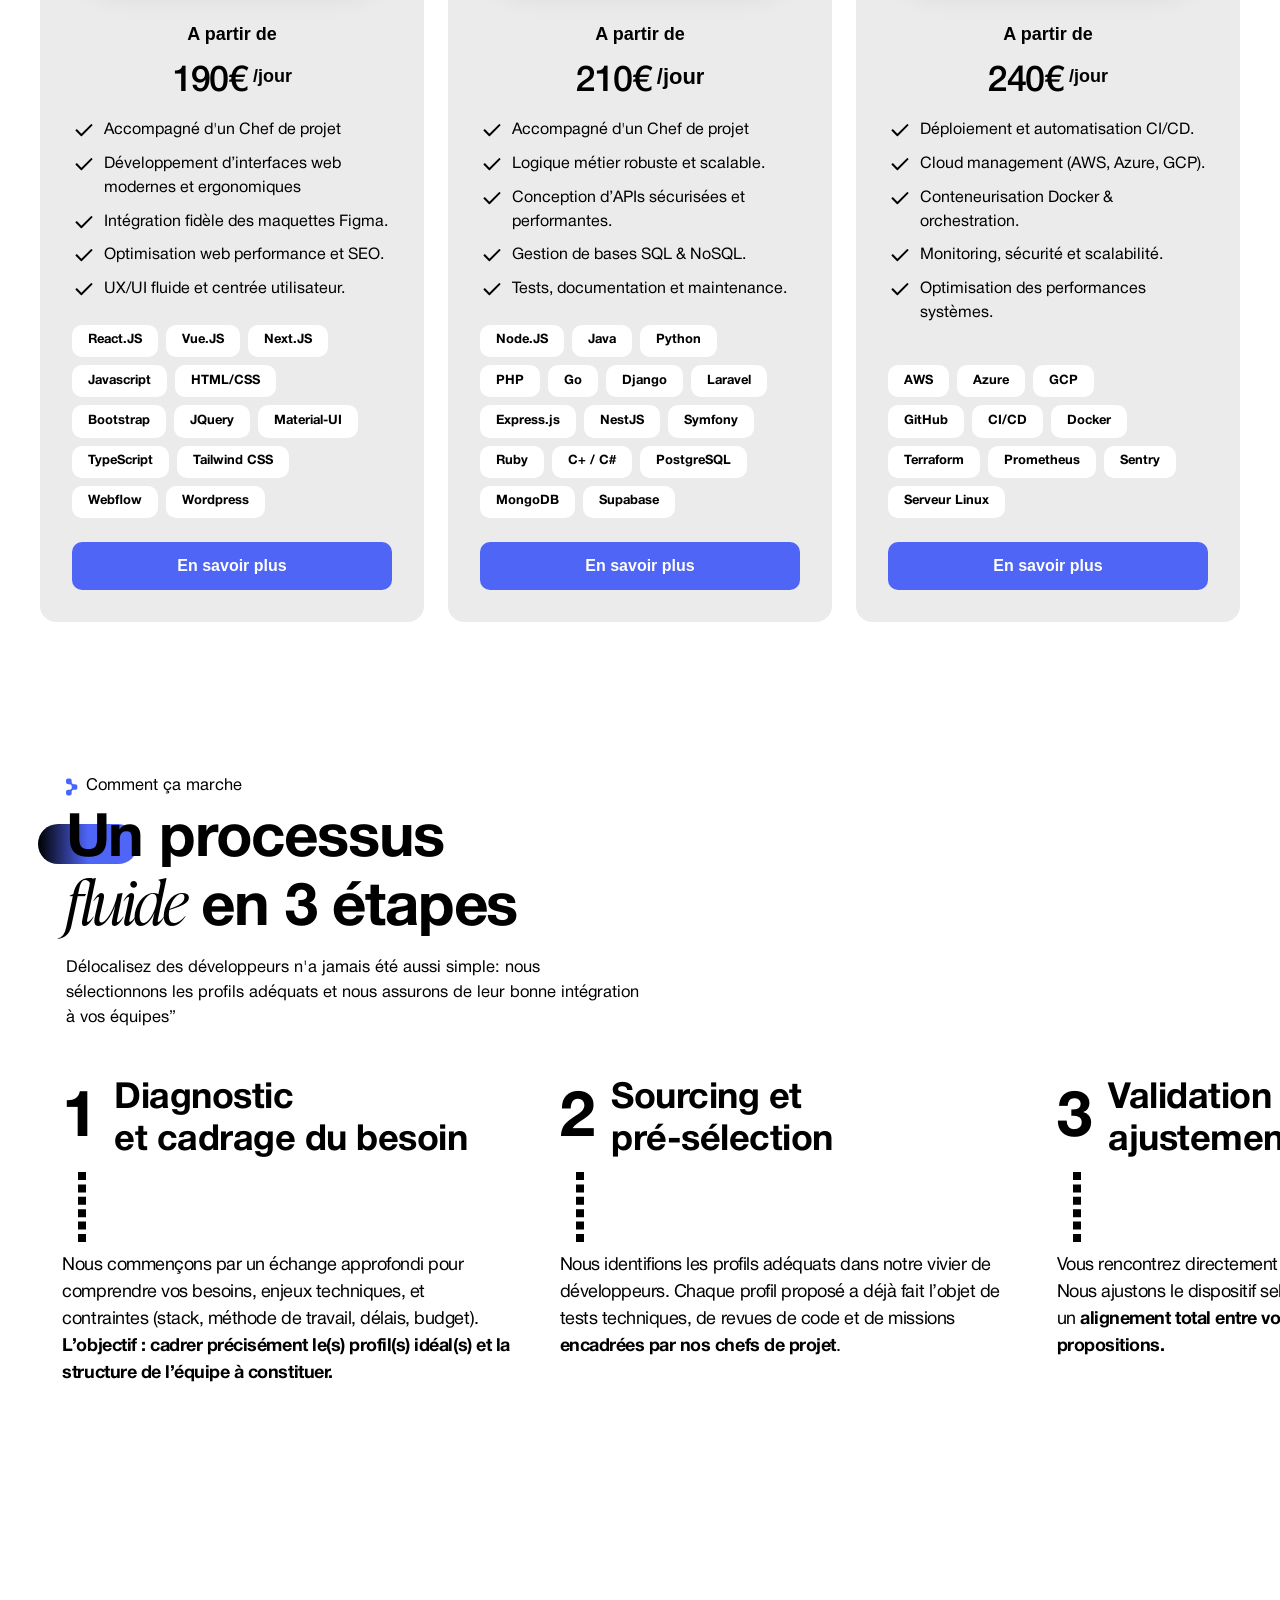
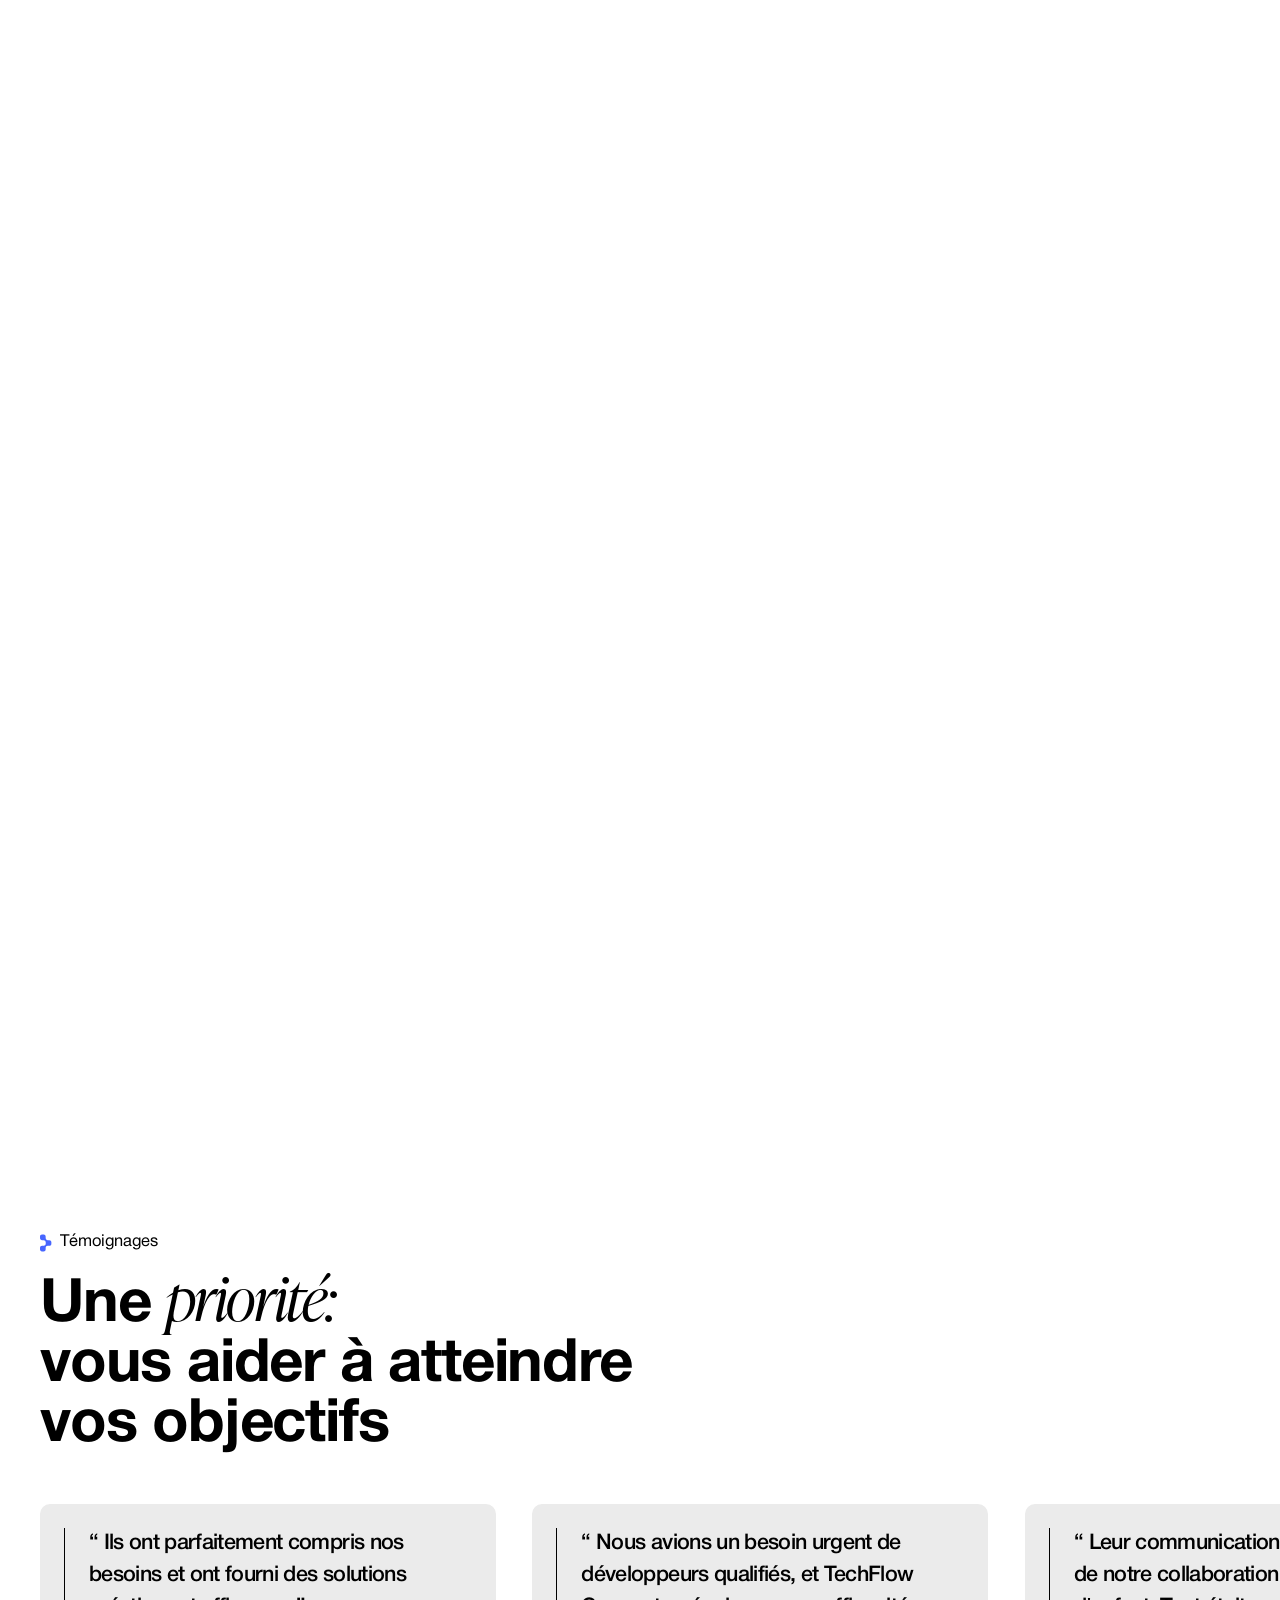
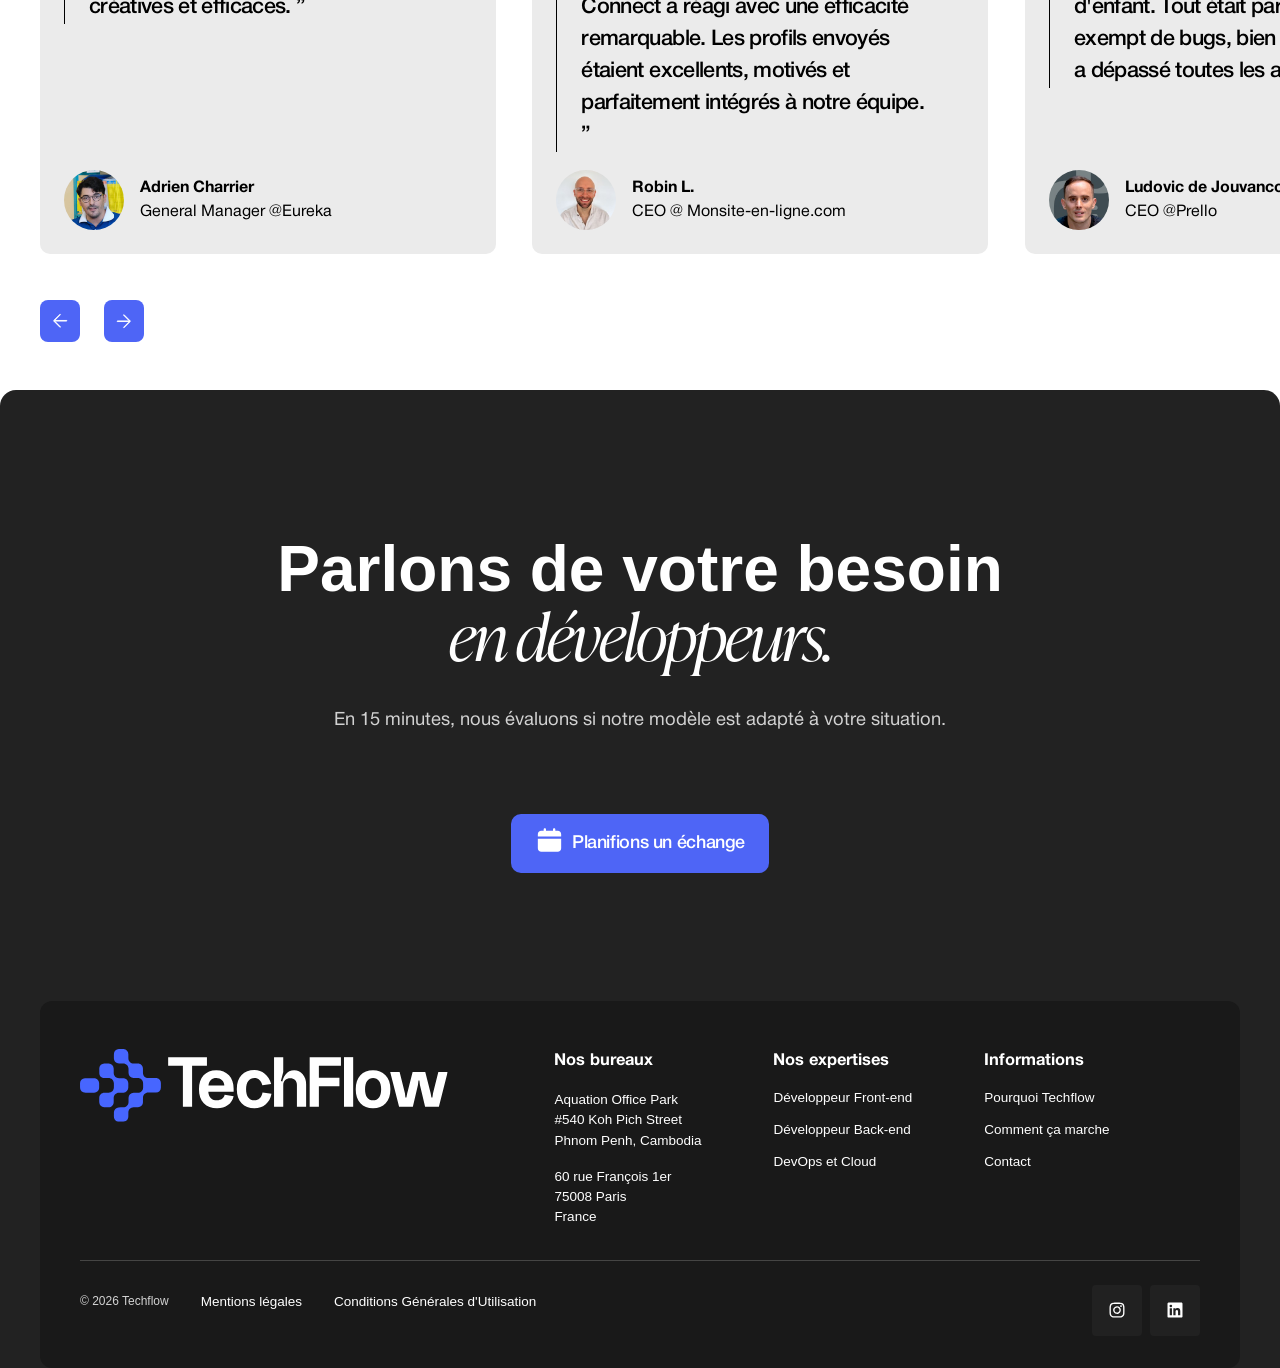
==== commit 90de3aa1: "Tighten spacing, delete comparer table, redesign meilleur cards, reduce challenge grid - Hero: reduc" ====
--- a/index.html
+++ b/index.html
@@ -409,7 +409,7 @@
   background: #4e65f6;
   color: #fff;
   text-align: center;
-  padding: 1.1rem 1.5rem;
+  padding: 0.75rem 1.5rem;
   font-size: 1.15rem;
   font-weight: 600;
   font-style: italic;
@@ -423,10 +423,10 @@
 .tf-challenge-cell {
   background: rgba(78, 101, 246, 0.08);
   text-align: center;
-  padding: 1.1rem 1.5rem;
+  padding: 0.7rem 1.5rem;
   font-size: 1rem;
   color: #1e293b;
-  line-height: 1.5;
+  line-height: 1.4;
 }
 .tf-challenge-result {
   text-align: center;
@@ -471,22 +471,31 @@
             <p class="text-size-regular" style="margin-top: 0.5rem; color: #64748b;">Un modèle structuré qui combine exigence technique, encadrement français et responsabilité claire.</p>
           </div>
           <div class="o-content">
-            <div class="meilleur_wrapper">
-              <div class="meilleur_item"><img src="images/914f8892344c35822bb1174be126fa80428d8048.png" loading="lazy" sizes="(max-width: 600px) 100vw, 600px" srcset="images/914f8892344c35822bb1174be126fa80428d8048-p-500.png 500w, images/914f8892344c35822bb1174be126fa80428d8048.png 600w" alt="Professional working on a laptop in a modern office" class="o-image">
-                <div class="meilleur_content">
-                  <h1 class="heading-style-h3">Coûts minimisés</h1>
-                  <p class="text-size-regular light">Notre implantation à l&#x27;international nous permet de proposer des profils <a href="pourquoi-techflow.html" class="text-style-link italic">expérimentés</a> à un coût compétitif</p>
-                </div>
-              </div>
-              <div class="meilleur_item"><img src="images/Home-page-2.jpg" loading="lazy" sizes="(max-width: 767px) 100vw, (max-width: 991px) 728px, 832px" srcset="images/image-1-copie-p-500.jpg 500w, images/image-1-copie-p-800.jpg 800w, images/Home-page-2.jpg 832w" alt="" class="o-image">
-                <div class="meilleur_content _2">
-                  <h1 class="heading-style-h3">Focus sur les profils</h1>
+            <div class="meilleur_wrapper-v2">
+              <div class="meilleur_card">
+                <div class="meilleur_card-img">
+                  <img src="images/914f8892344c35822bb1174be126fa80428d8048.png" loading="lazy" alt="Professional working on a laptop in a modern office">
+                </div>
+                <div class="meilleur_card-body">
+                  <h3 class="heading-style-h3">Coûts minimisés</h3>
+                  <p class="text-size-regular light">Notre implantation à l'international nous permet de proposer des profils <a href="pourquoi-techflow.html" class="text-style-link italic">expérimentés</a> à un coût compétitif.</p>
+                </div>
+              </div>
+              <div class="meilleur_card">
+                <div class="meilleur_card-img">
+                  <img src="images/Home-page-2.jpg" loading="lazy" alt="Developers collaborating">
+                </div>
+                <div class="meilleur_card-body">
+                  <h3 class="heading-style-h3">Focus sur les profils</h3>
                   <p class="text-size-regular light">Nous sourçons uniquement des développeurs triés sur le volet, motivés et immédiatement opérationnels.</p>
                 </div>
               </div>
-              <div class="meilleur_item"><img src="images/IMG_1732.jpg" loading="lazy" sizes="(max-width: 767px) 100vw, (max-width: 991px) 728px, 940px" srcset="images/IMG_1732-p-500.jpg 500w, images/IMG_1732-p-800.jpg 800w, images/IMG_1732.jpg 2801w" alt="TechFlow team at work" class="o-image">
-                <div class="meilleur_content _3">
-                  <h1 class="heading-style-h3">Encadrement de A à Z</h1>
+              <div class="meilleur_card">
+                <div class="meilleur_card-img">
+                  <img src="images/IMG_1732.jpg" loading="lazy" alt="TechFlow team at work">
+                </div>
+                <div class="meilleur_card-body">
+                  <h3 class="heading-style-h3">Encadrement de A à Z</h3>
                   <p class="text-size-regular light">Grâce à nos <a href="comment-ca-marche.html" class="text-style-link italic">chefs de projet français</a>, vos équipes offshore sont pilotées comme une extension naturelle de vos équipes internes.</p>
                 </div>
               </div>
@@ -851,63 +860,6 @@
         </div>
       </div>
     </section>
-    <section class="o-section comparer">
-      <div class="w-layout-blockcontainer o-container comparer w-container">
-        <div class="o-wrapper comparer">
-          <div class="o-content comparer-l">
-            <div class="o-icon_wrapper">
-              <div class="icon-partner w-embed"><svg xmlns="http://www.w3.org/2000/svg" width="100%" height="100%" viewbox="0 0 12 18" fill="none" preserveaspectratio="xMidYMid meet" aria-hidden="true" role="img">
-                  <path d="M0.0296227 3.34676C0.0296227 2.97747 0.00423145 2.60814 0.0296227 2.23881C0.11426 1.28192 0.952171 0.534874 1.97628 0.509692C2.56028 0.492905 3.13582 0.501299 3.71982 0.509692C4.79471 0.543268 5.60723 1.32389 5.65801 2.3899C5.6834 2.94389 5.66648 3.49785 5.66648 4.05184C5.66648 5.26894 6.53824 6.15868 7.74856 6.17547C8.25638 6.17547 8.77267 6.17547 9.2805 6.17547C10.5501 6.17547 11.388 7.01485 11.3795 8.25713C11.3795 8.81112 11.3795 9.36511 11.3626 9.9191C11.3287 10.9599 10.5501 11.749 9.50055 11.7993C8.89963 11.8245 8.29024 11.7993 7.68931 11.8161C6.56363 11.8329 5.66648 12.7394 5.65801 13.8558C5.65801 14.4098 5.67494 14.9638 5.65801 15.5178C5.63262 16.6509 4.80317 17.4735 3.66057 17.4903C3.07657 17.4987 2.50104 17.5071 1.91704 17.4903C0.842143 17.4483 0.0465506 16.6509 0.0126956 15.5765C-0.00423187 14.9974 -0.00423187 14.4266 0.0126956 13.8474C0.0296231 12.6723 0.867534 11.8749 2.06092 11.8581C2.59414 11.8581 3.12735 11.8581 3.66903 11.8581C4.8201 11.8413 5.70033 10.9851 5.72572 9.84356C5.74265 9.28957 5.74265 8.73558 5.72572 8.18159C5.6834 6.99806 4.80317 6.15868 3.61825 6.15029C3.12735 6.15029 2.64492 6.15029 2.15402 6.15029C0.816751 6.15029 0.0296227 5.36967 0.0296227 4.05184C0.0296227 3.81681 0.0296227 3.59018 0.0296227 3.35516V3.34676Z" fill="currentColor"></path>
-                </svg></div>
-              <p class="text-size-regular">Comparer</p>
-            </div>
-            <h1>Pourquoi nous confier votre <br><span class="heading-style">recrutement IT ?</span></h1>
-          </div>
-          <div class="o-content comparer-r">
-            <div class="comparer-row first">
-              <p class="text-size-regular"></p>
-              <p class="text-size-medium m">Délai de recrutement</p>
-              <p class="text-size-medium m">Qualité des profils</p>
-              <p class="text-size-medium m">Coûts</p>
-              <p class="text-size-medium m">Encadrement</p>
-              <p class="text-size-medium m">Flexibilité</p>
-              <p class="text-size-medium m">Gestion des risques</p>
-            </div>
-            <div class="comparer-row white r">
-              <div class="comparer-titel">
-                <div class="icon-embed-custom w-embed"><svg width="42" height="42" viewbox="0 0 42 42" fill="none" xmlns="http://www.w3.org/2000/svg">
-                    <rect width="42" height="42" rx="6" fill="#212121"></rect>
-                    <rect x="15" y="19.875" width="12" height="2.25" fill="white"></rect>
-                  </svg></div>
-                <h1 class="heading-style-h3">Recrutement sans<br>Techflow</h1>
-              </div>
-              <p class="text-size-medium m">3 à 4 mois</p>
-              <p class="text-size-medium m">Variable, avec peu de garanties</p>
-              <p class="text-size-medium m">Environ 450€/jour</p>
-              <p class="text-size-medium m">À charge de votre équipe interne</p>
-              <p class="text-size-medium m">Peu flexible, contrat fixe souvent long</p>
-              <p class="text-size-medium m">Risque d&#x27;échec élevé, sans couverture</p>
-            </div>
-            <div class="comparer-row white l">
-              <div class="comparer-titel">
-                <div class="icon-embed-custom w-embed"><svg xmlns="http://www.w3.org/2000/svg" width="100%" height="100%" viewbox="0 0 42 42" fill="none" preserveaspectratio="xMidYMid meet" aria-hidden="true" role="img">
-                    <rect width="42" height="42" rx="6" fill="#4E65F6"></rect>
-                    <rect x="15" y="19.875" width="12" height="2.25" fill="white"></rect>
-                    <rect x="19.875" y="27" width="12" height="2.25" transform="rotate(-90 19.875 27)" fill="white"></rect>
-                  </svg></div>
-                <h1 class="heading-style-h3">Recrutement<br>avec Techflow</h1>
-              </div>
-              <p class="text-size-medium m">1 à 2 semaines</p>
-              <p id="w-node-_49ef7d2a-d70f-3221-a6d1-3a8b63adf99c-485d680e" class="text-size-medium m">Talents hautement qualifiés, testés et opérationnels immédiatement</p>
-              <p class="text-size-medium m">Environ 210€/jour</p>
-              <p class="text-size-medium m">Chef de projet français dédié avec suivi et coordination complète</p>
-              <p class="text-size-medium m">Adaptable à vos besoins : missions courtes, moyennes ou longues</p>
-              <p class="text-size-medium m">Préavis avec remplacement gratuit</p>
-            </div>
-          </div>
-        </div>
-      </div>
-    </section>
     <section class="o-section footer">
       <div class="w-layout-blockcontainer o-container footer w-container">
         <div class="o-wrapper footer-top">
--- a/css/techflow-connect.webflow.css
+++ b/css/techflow-connect.webflow.css
@@ -1715,7 +1715,7 @@
 
 .o-section.logo-partner {
   margin-top: 0;
-  margin-bottom: 2rem;
+  margin-bottom: 0;
 }
 
 .o-section.comparer {
@@ -1732,7 +1732,7 @@
 }
 
 .o-section.testimonials {
-  margin-bottom: 4rem;
+  margin-bottom: 2rem;
 }
 
 .o-section._3-card.last {
@@ -1745,7 +1745,7 @@
   justify-content: center;
   align-items: center;
   max-width: 1440px;
-  min-height: 40vh;
+  min-height: 20vh;
   margin-left: auto;
   margin-right: auto;
   padding: 4rem 40px 5rem;
@@ -1777,8 +1777,8 @@
 }
 
 .o-container.meilleur, .o-container.expertises {
-  padding-top: 5rem;
-  padding-bottom: 5rem;
+  padding-top: 3rem;
+  padding-bottom: 3rem;
 }
 
 .o-container.footer {
@@ -1958,8 +1958,8 @@
 }
 
 .o-content.hero {
-  grid-column-gap: 1rem;
-  grid-row-gap: 1rem;
+  grid-column-gap: 0.6rem;
+  grid-row-gap: 0.6rem;
 }
 
 .o-content.hero ul li {
@@ -2229,6 +2229,58 @@
   border-radius: 20px 0 0 20px;
 }
 
+.meilleur_wrapper-v2 {
+  display: grid;
+  grid-template-columns: 1fr 1fr 1fr;
+  gap: 24px;
+  margin-top: 2rem;
+}
+
+.meilleur_card {
+  border-radius: 16px;
+  overflow: hidden;
+  background: #fff;
+  box-shadow: 0 2px 12px rgba(0,0,0,0.06);
+  transition: transform 0.3s ease, box-shadow 0.3s ease;
+}
+
+.meilleur_card:hover {
+  transform: translateY(-4px);
+  box-shadow: 0 8px 30px rgba(0,0,0,0.1);
+}
+
+.meilleur_card-img {
+  width: 100%;
+  height: 240px;
+  overflow: hidden;
+}
+
+.meilleur_card-img img {
+  width: 100%;
+  height: 100%;
+  object-fit: cover;
+  transition: transform 0.4s ease;
+}
+
+.meilleur_card:hover .meilleur_card-img img {
+  transform: scale(1.04);
+}
+
+.meilleur_card-body {
+  padding: 1.5rem;
+}
+
+.meilleur_card-body .heading-style-h3 {
+  margin-bottom: 0.5rem;
+}
+
+@media (max-width: 991px) {
+  .meilleur_wrapper-v2 {
+    grid-template-columns: 1fr;
+    gap: 20px;
+  }
+}
+
 .o-button_group {
   margin-top: 24px;
 }
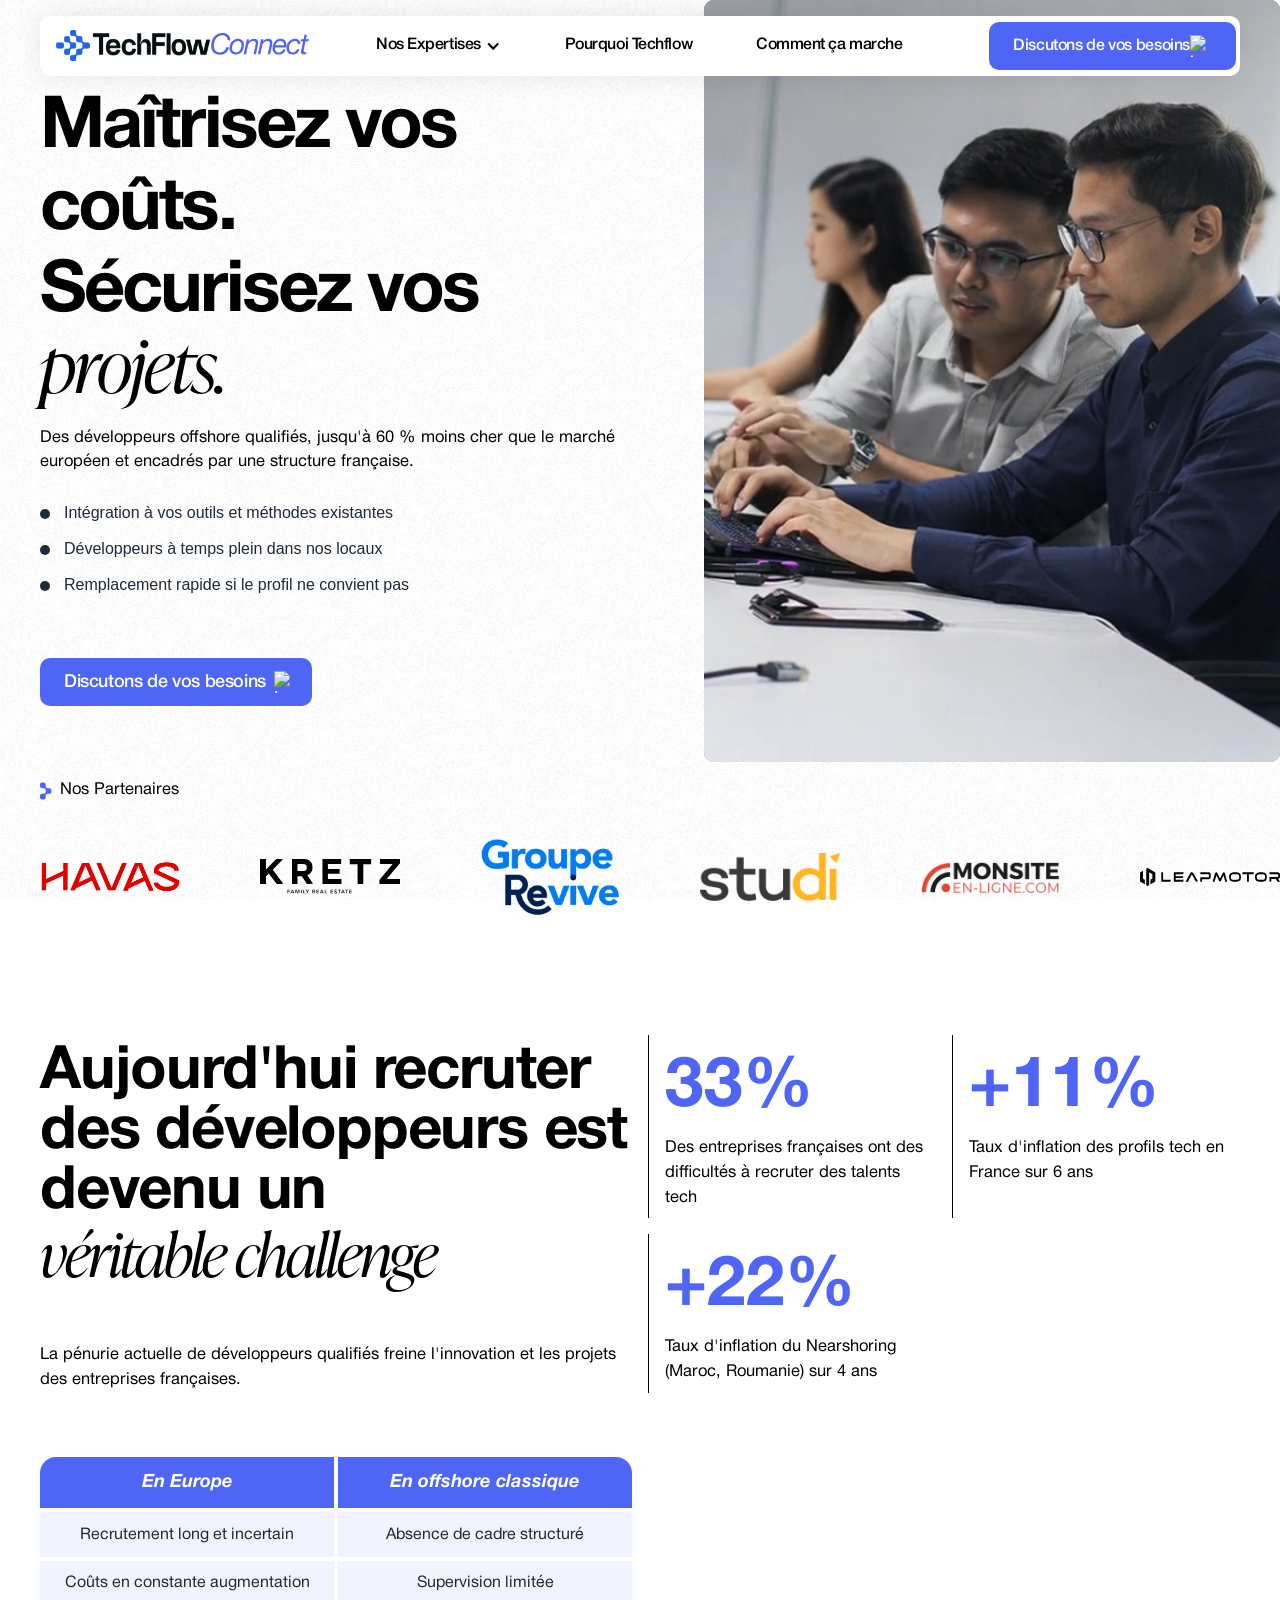
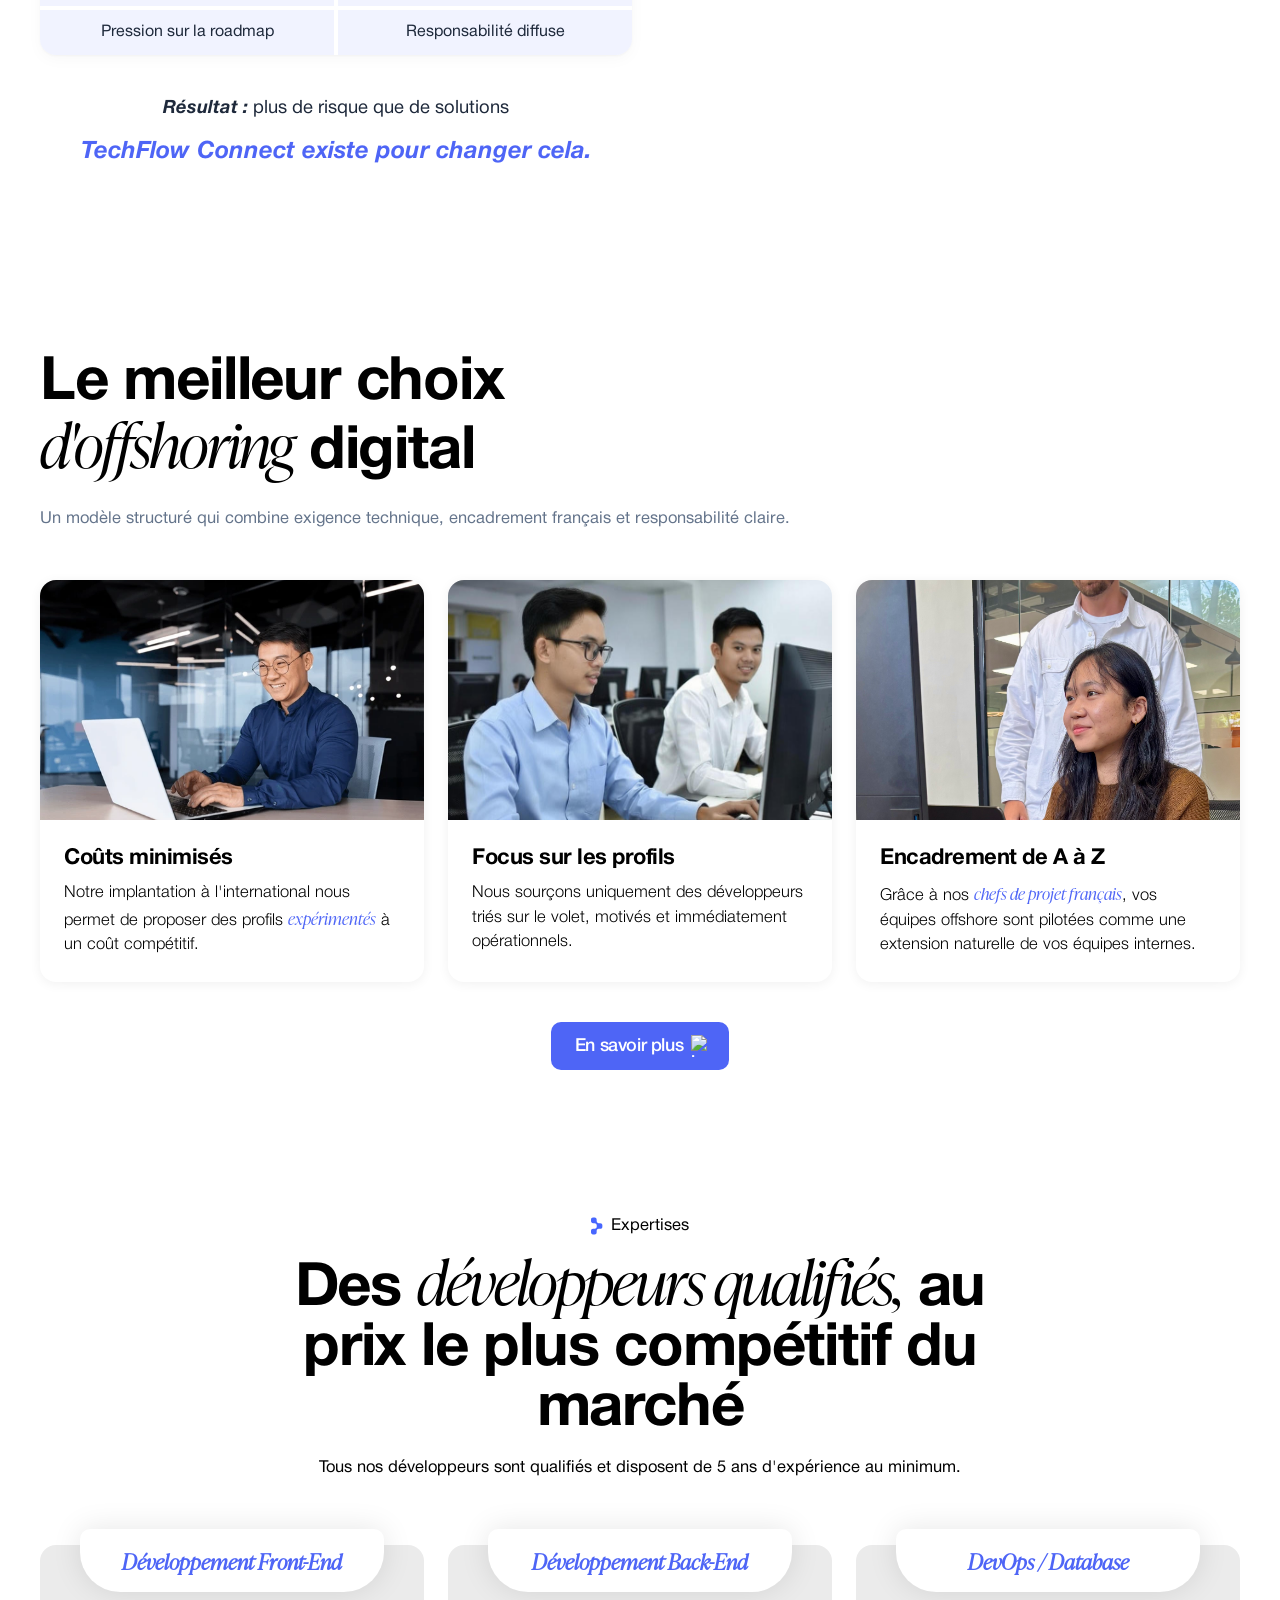
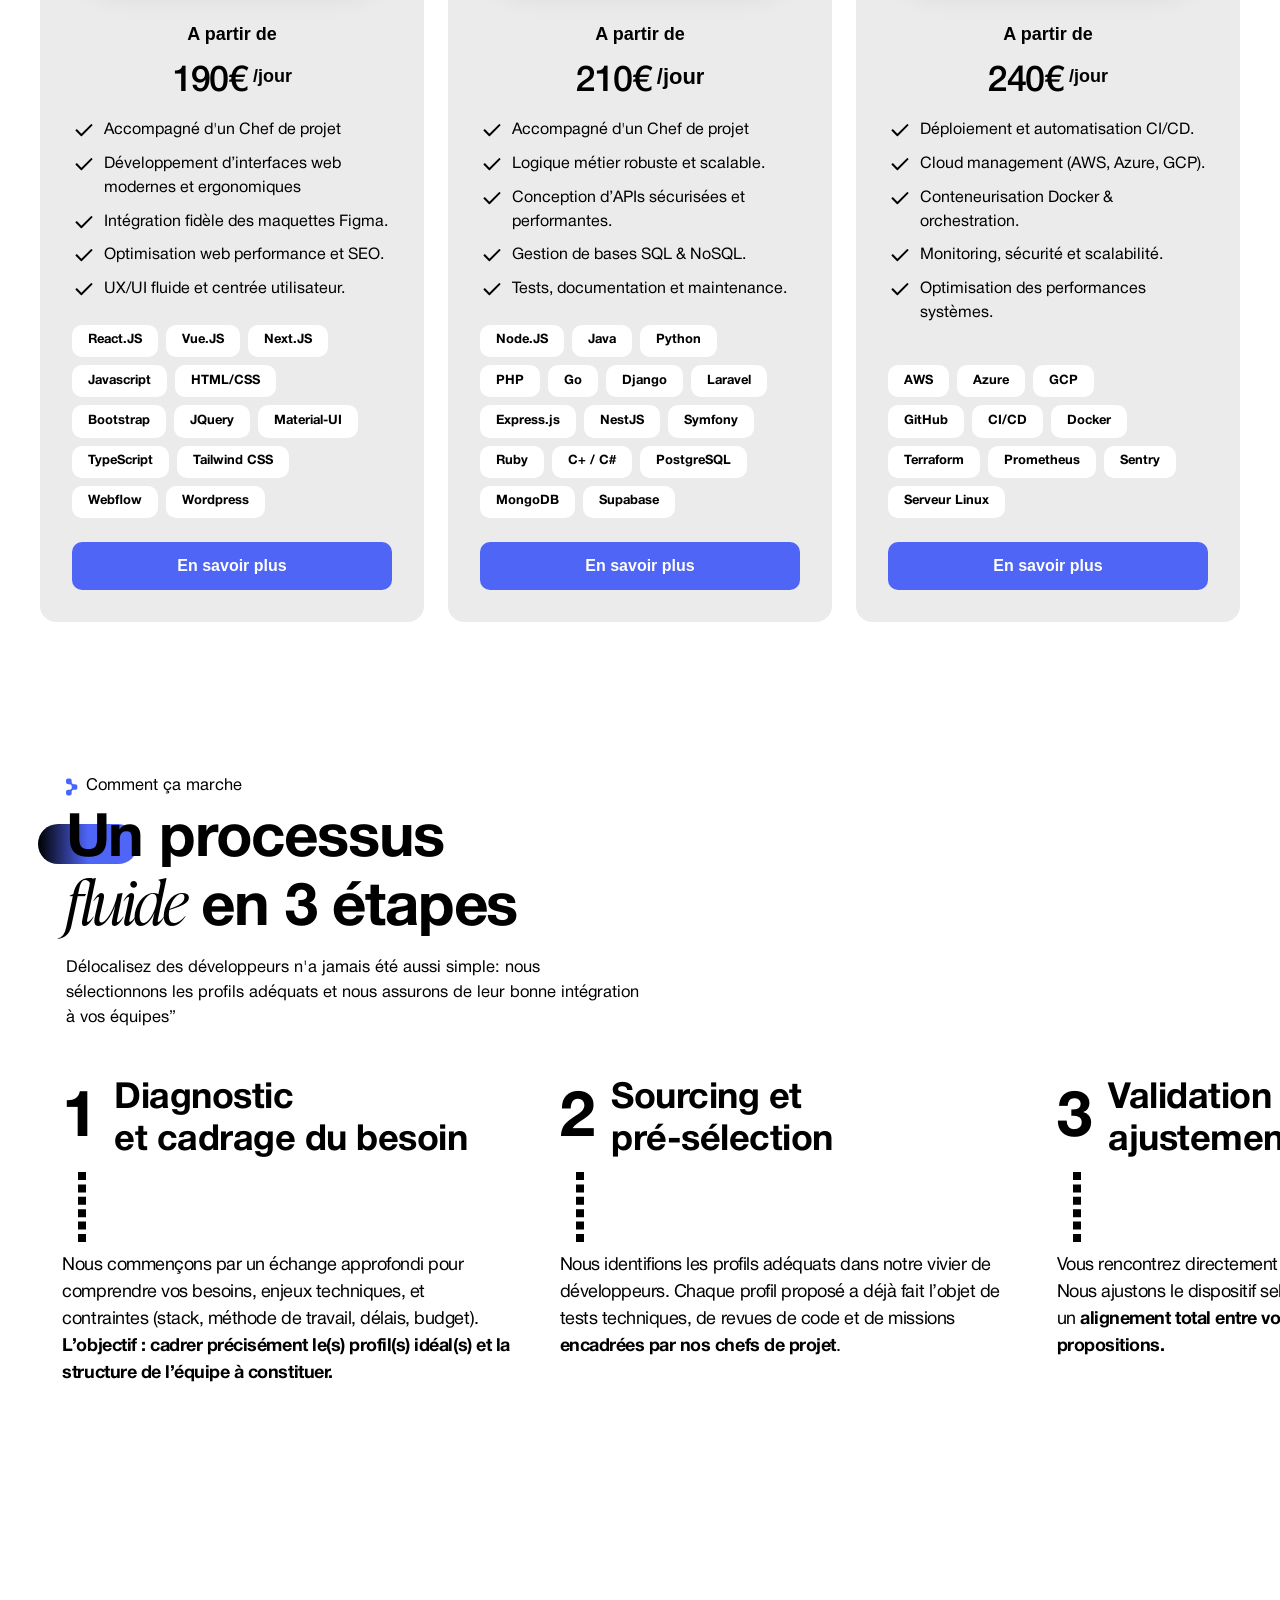
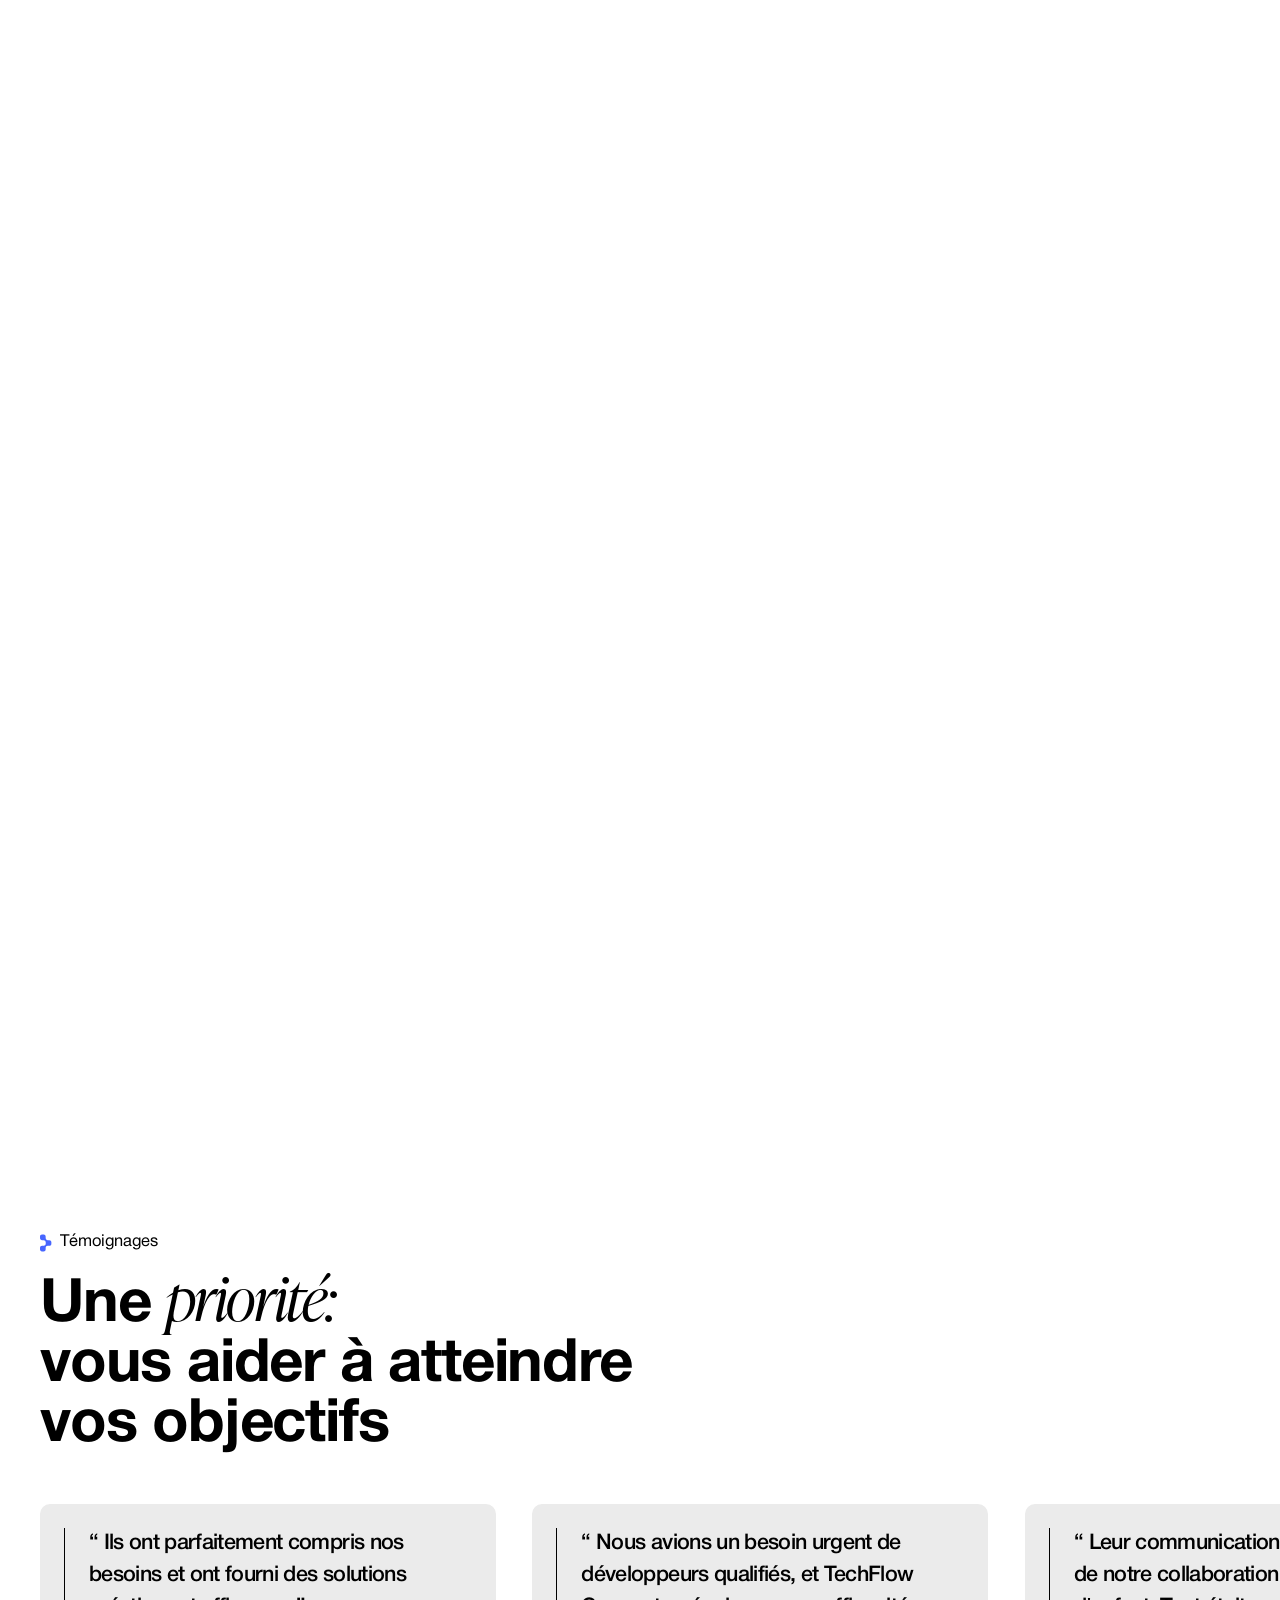
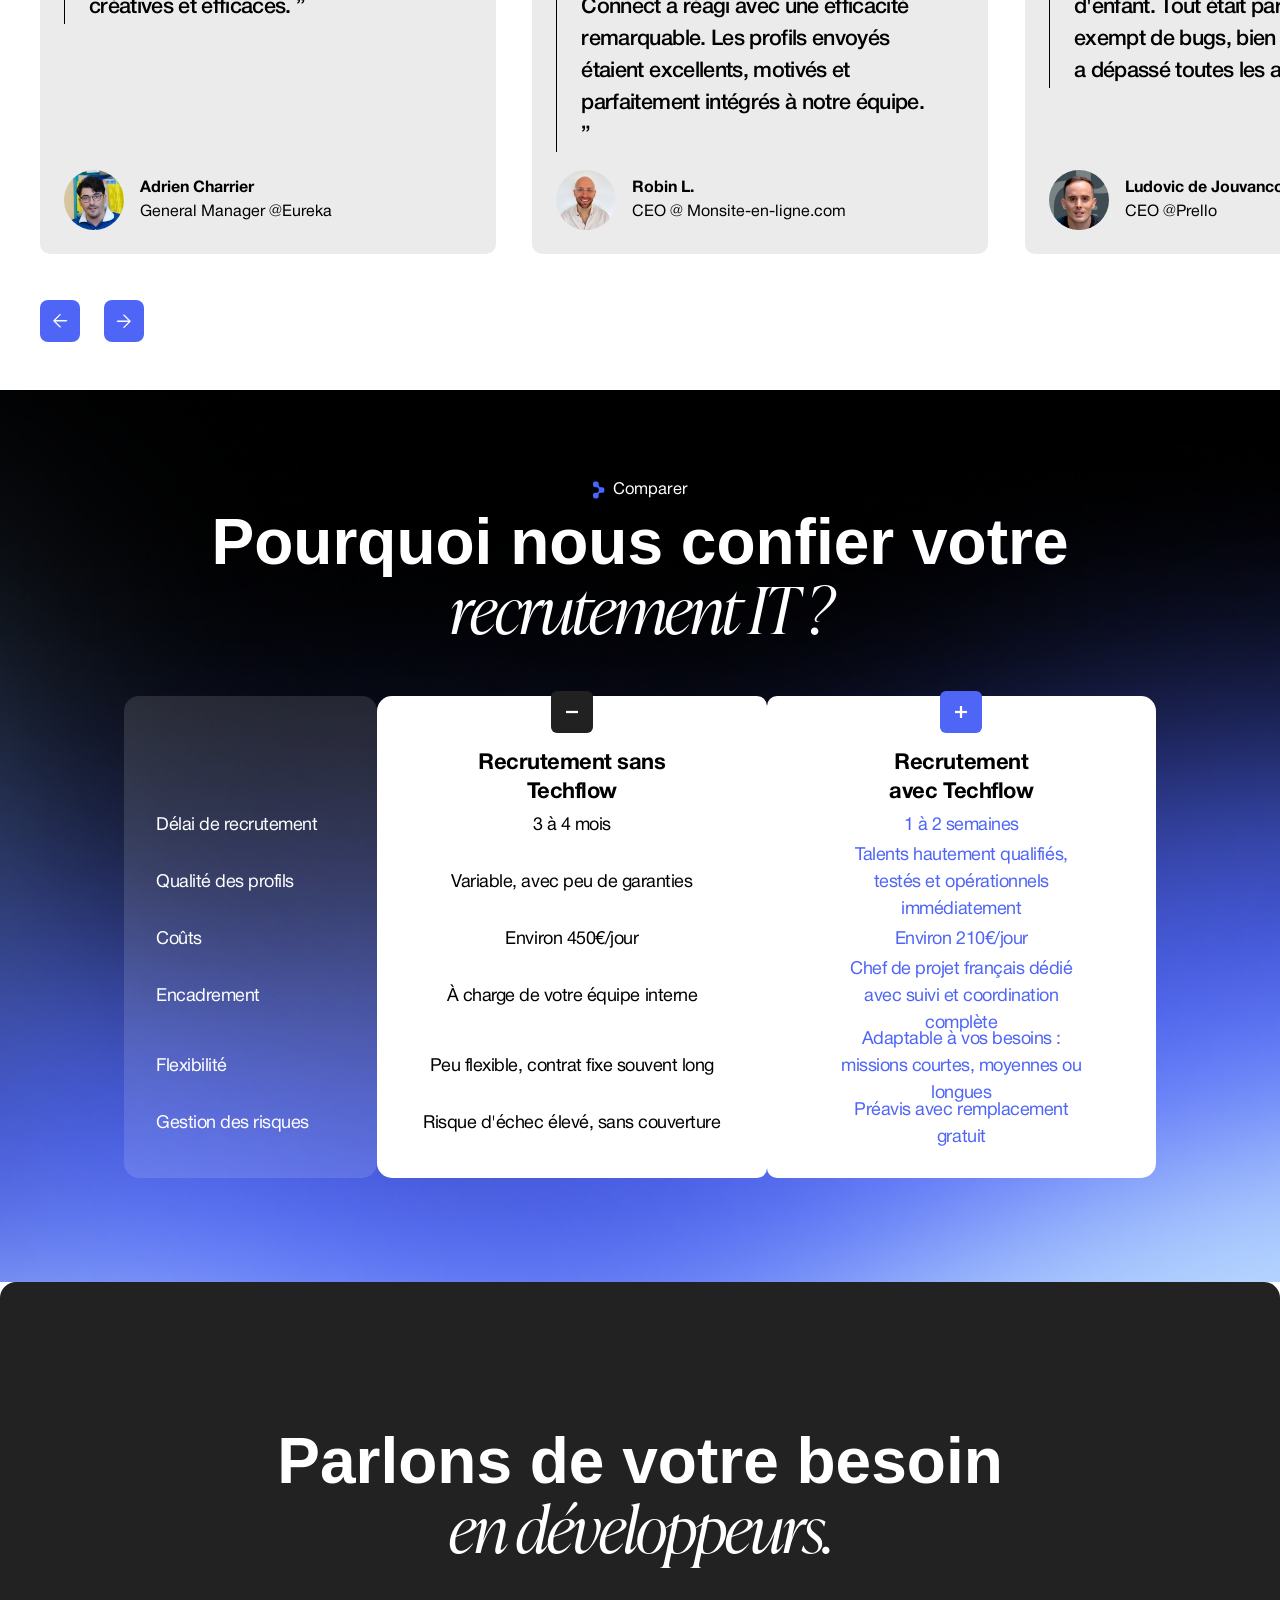
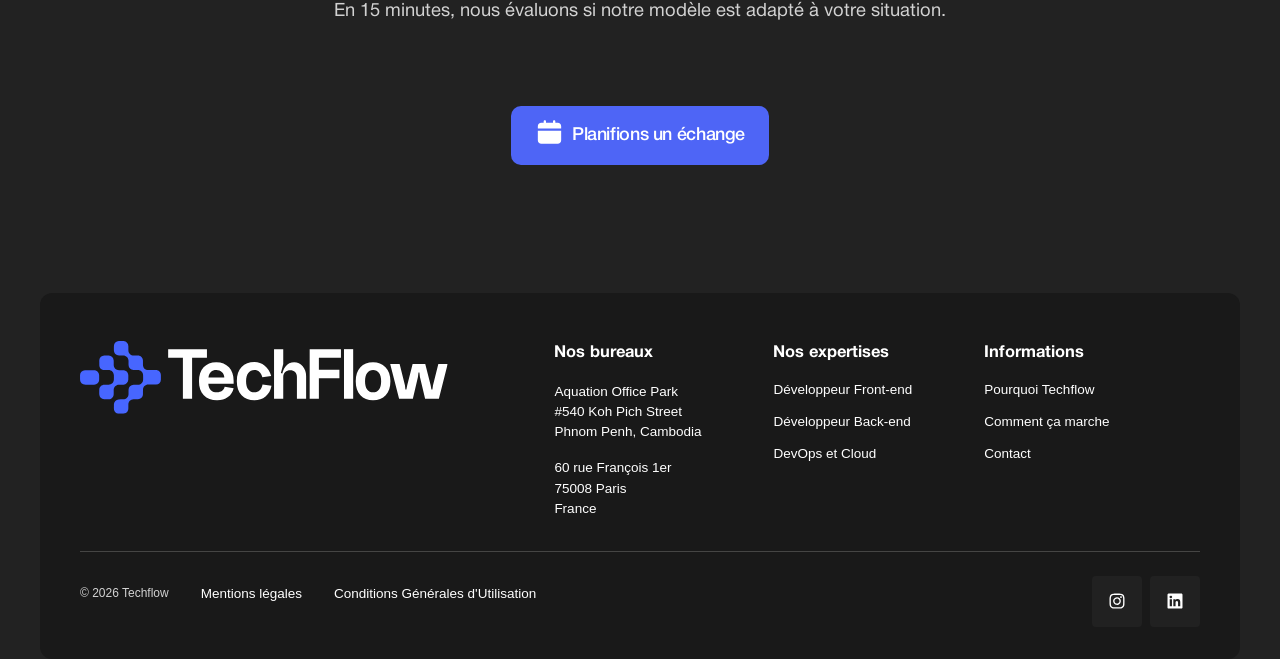
==== commit 25eec27f: "Restore comparer section with reduced row heights Co-Authored-By: Claude Opus 4.6 (1M context) <nore" ====
--- a/index.html
+++ b/index.html
@@ -860,6 +860,63 @@
         </div>
       </div>
     </section>
+    <section class="o-section comparer">
+      <div class="w-layout-blockcontainer o-container comparer w-container">
+        <div class="o-wrapper comparer">
+          <div class="o-content comparer-l">
+            <div class="o-icon_wrapper">
+              <div class="icon-partner w-embed"><svg xmlns="http://www.w3.org/2000/svg" width="100%" height="100%" viewbox="0 0 12 18" fill="none" preserveaspectratio="xMidYMid meet" aria-hidden="true" role="img">
+                  <path d="M0.0296227 3.34676C0.0296227 2.97747 0.00423145 2.60814 0.0296227 2.23881C0.11426 1.28192 0.952171 0.534874 1.97628 0.509692C2.56028 0.492905 3.13582 0.501299 3.71982 0.509692C4.79471 0.543268 5.60723 1.32389 5.65801 2.3899C5.6834 2.94389 5.66648 3.49785 5.66648 4.05184C5.66648 5.26894 6.53824 6.15868 7.74856 6.17547C8.25638 6.17547 8.77267 6.17547 9.2805 6.17547C10.5501 6.17547 11.388 7.01485 11.3795 8.25713C11.3795 8.81112 11.3795 9.36511 11.3626 9.9191C11.3287 10.9599 10.5501 11.749 9.50055 11.7993C8.89963 11.8245 8.29024 11.7993 7.68931 11.8161C6.56363 11.8329 5.66648 12.7394 5.65801 13.8558C5.65801 14.4098 5.67494 14.9638 5.65801 15.5178C5.63262 16.6509 4.80317 17.4735 3.66057 17.4903C3.07657 17.4987 2.50104 17.5071 1.91704 17.4903C0.842143 17.4483 0.0465506 16.6509 0.0126956 15.5765C-0.00423187 14.9974 -0.00423187 14.4266 0.0126956 13.8474C0.0296231 12.6723 0.867534 11.8749 2.06092 11.8581C2.59414 11.8581 3.12735 11.8581 3.66903 11.8581C4.8201 11.8413 5.70033 10.9851 5.72572 9.84356C5.74265 9.28957 5.74265 8.73558 5.72572 8.18159C5.6834 6.99806 4.80317 6.15868 3.61825 6.15029C3.12735 6.15029 2.64492 6.15029 2.15402 6.15029C0.816751 6.15029 0.0296227 5.36967 0.0296227 4.05184C0.0296227 3.81681 0.0296227 3.59018 0.0296227 3.35516V3.34676Z" fill="currentColor"></path>
+                </svg></div>
+              <p class="text-size-regular">Comparer</p>
+            </div>
+            <h1>Pourquoi nous confier votre <br><span class="heading-style">recrutement IT ?</span></h1>
+          </div>
+          <div class="o-content comparer-r">
+            <div class="comparer-row first">
+              <p class="text-size-regular"></p>
+              <p class="text-size-medium m">Délai de recrutement</p>
+              <p class="text-size-medium m">Qualité des profils</p>
+              <p class="text-size-medium m">Coûts</p>
+              <p class="text-size-medium m">Encadrement</p>
+              <p class="text-size-medium m">Flexibilité</p>
+              <p class="text-size-medium m">Gestion des risques</p>
+            </div>
+            <div class="comparer-row white r">
+              <div class="comparer-titel">
+                <div class="icon-embed-custom w-embed"><svg width="42" height="42" viewbox="0 0 42 42" fill="none" xmlns="http://www.w3.org/2000/svg">
+                    <rect width="42" height="42" rx="6" fill="#212121"></rect>
+                    <rect x="15" y="19.875" width="12" height="2.25" fill="white"></rect>
+                  </svg></div>
+                <h1 class="heading-style-h3">Recrutement sans<br>Techflow</h1>
+              </div>
+              <p class="text-size-medium m">3 à 4 mois</p>
+              <p class="text-size-medium m">Variable, avec peu de garanties</p>
+              <p class="text-size-medium m">Environ 450&#x20AC;/jour</p>
+              <p class="text-size-medium m">À charge de votre équipe interne</p>
+              <p class="text-size-medium m">Peu flexible, contrat fixe souvent long</p>
+              <p class="text-size-medium m">Risque d&#x27;échec élevé, sans couverture</p>
+            </div>
+            <div class="comparer-row white l">
+              <div class="comparer-titel">
+                <div class="icon-embed-custom w-embed"><svg xmlns="http://www.w3.org/2000/svg" width="100%" height="100%" viewbox="0 0 42 42" fill="none" preserveaspectratio="xMidYMid meet" aria-hidden="true" role="img">
+                    <rect width="42" height="42" rx="6" fill="#4E65F6"></rect>
+                    <rect x="15" y="19.875" width="12" height="2.25" fill="white"></rect>
+                    <rect x="19.875" y="27" width="12" height="2.25" transform="rotate(-90 19.875 27)" fill="white"></rect>
+                  </svg></div>
+                <h1 class="heading-style-h3">Recrutement<br>avec Techflow</h1>
+              </div>
+              <p class="text-size-medium m">1 à 2 semaines</p>
+              <p class="text-size-medium m">Talents hautement qualifiés, testés et opérationnels immédiatement</p>
+              <p class="text-size-medium m">Environ 210&#x20AC;/jour</p>
+              <p class="text-size-medium m">Chef de projet français dédié avec suivi et coordination complète</p>
+              <p class="text-size-medium m">Adaptable à vos besoins : missions courtes, moyennes ou longues</p>
+              <p class="text-size-medium m">Préavis avec remplacement gratuit</p>
+            </div>
+          </div>
+        </div>
+      </div>
+    </section>
     <section class="o-section footer">
       <div class="w-layout-blockcontainer o-container footer w-container">
         <div class="o-wrapper footer-top">
--- a/css/techflow-connect.webflow.css
+++ b/css/techflow-connect.webflow.css
@@ -2410,7 +2410,7 @@
   grid-row-gap: 0px;
   background-color: #ffffff1f;
   border-radius: 15px;
-  grid-template-rows: 140px 64px 110px 64px 100px 100px 64px;
+  grid-template-rows: 100px 44px 70px 44px 70px 70px 44px;
   grid-template-columns: 1fr;
   grid-auto-columns: 1fr;
   place-items: center stretch;
@@ -4160,7 +4160,7 @@
   .comparer-row {
     grid-column-gap: 8px;
     grid-row-gap: 8px;
-    grid-template-rows: 140px 64px 155px 64px 150px 150px 64px;
+    grid-template-rows: 100px 50px 100px 50px 100px 100px 50px;
     padding: 1rem;
   }
 
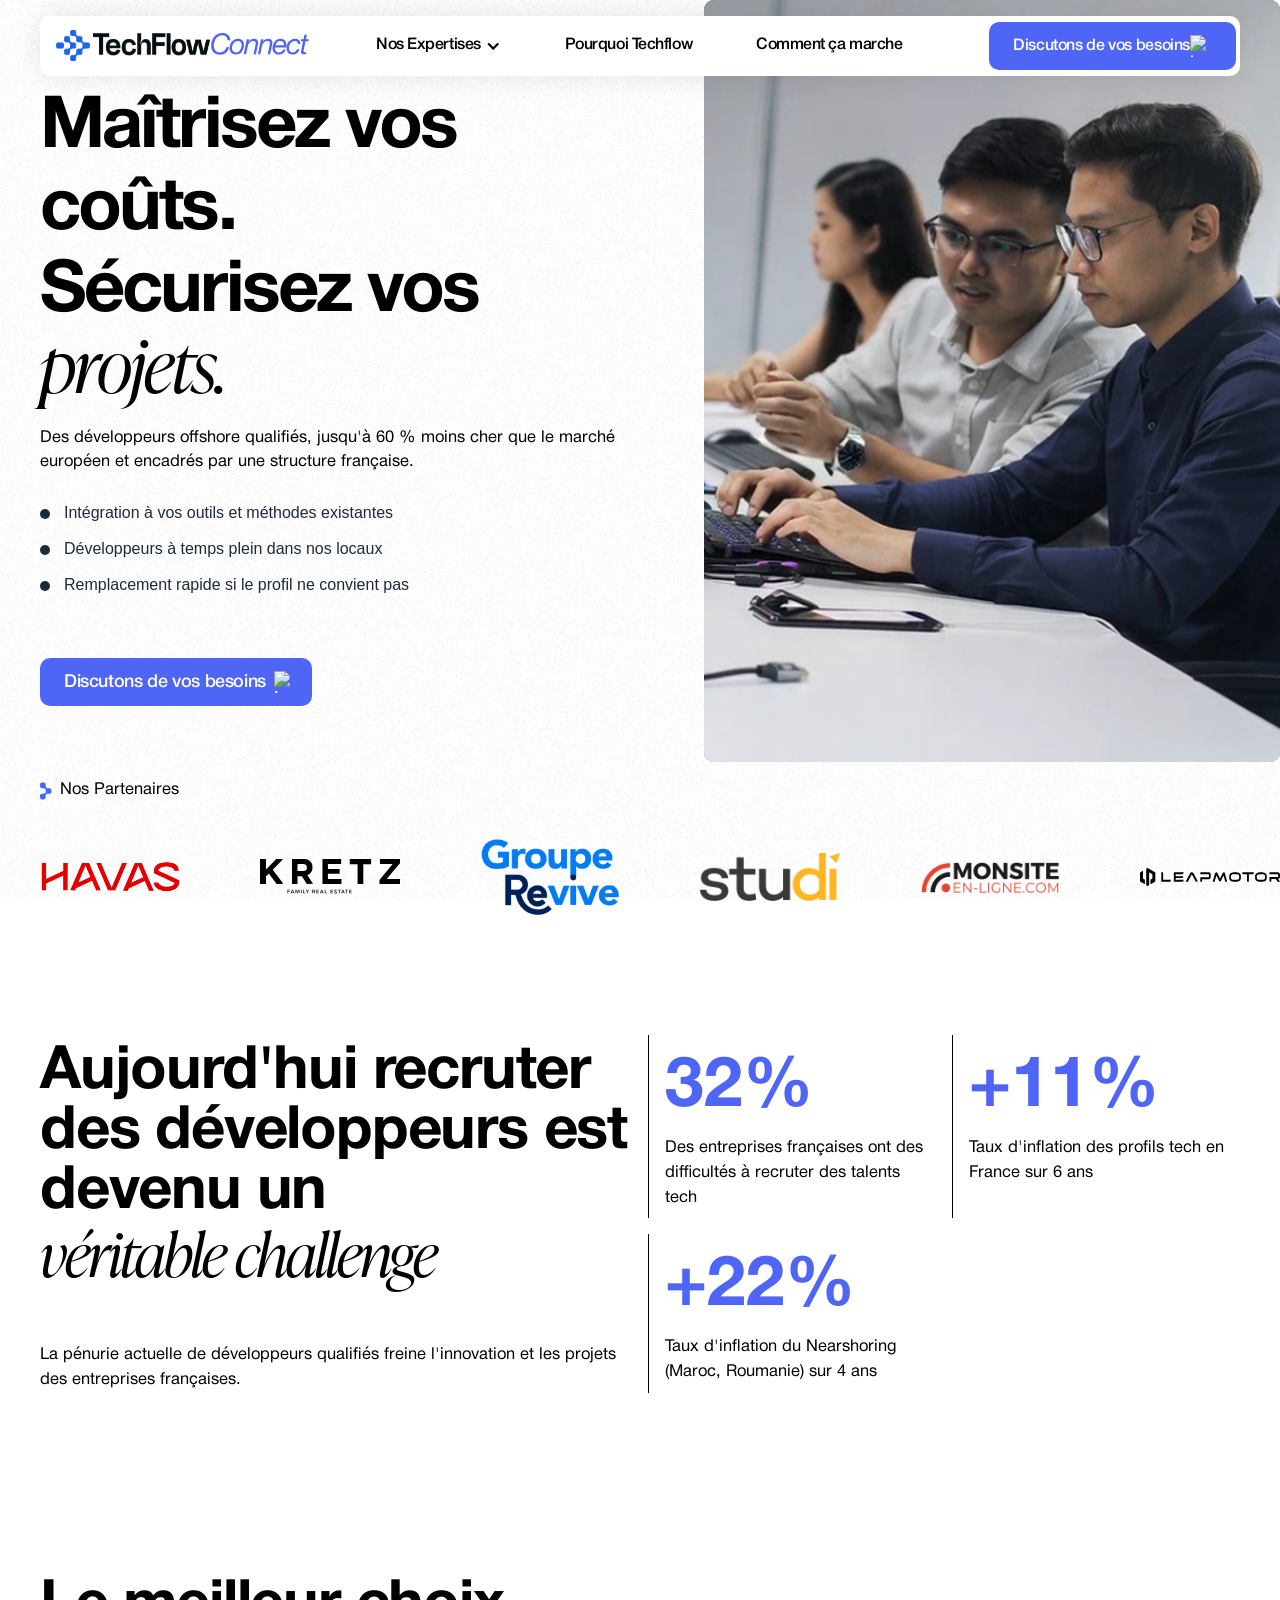
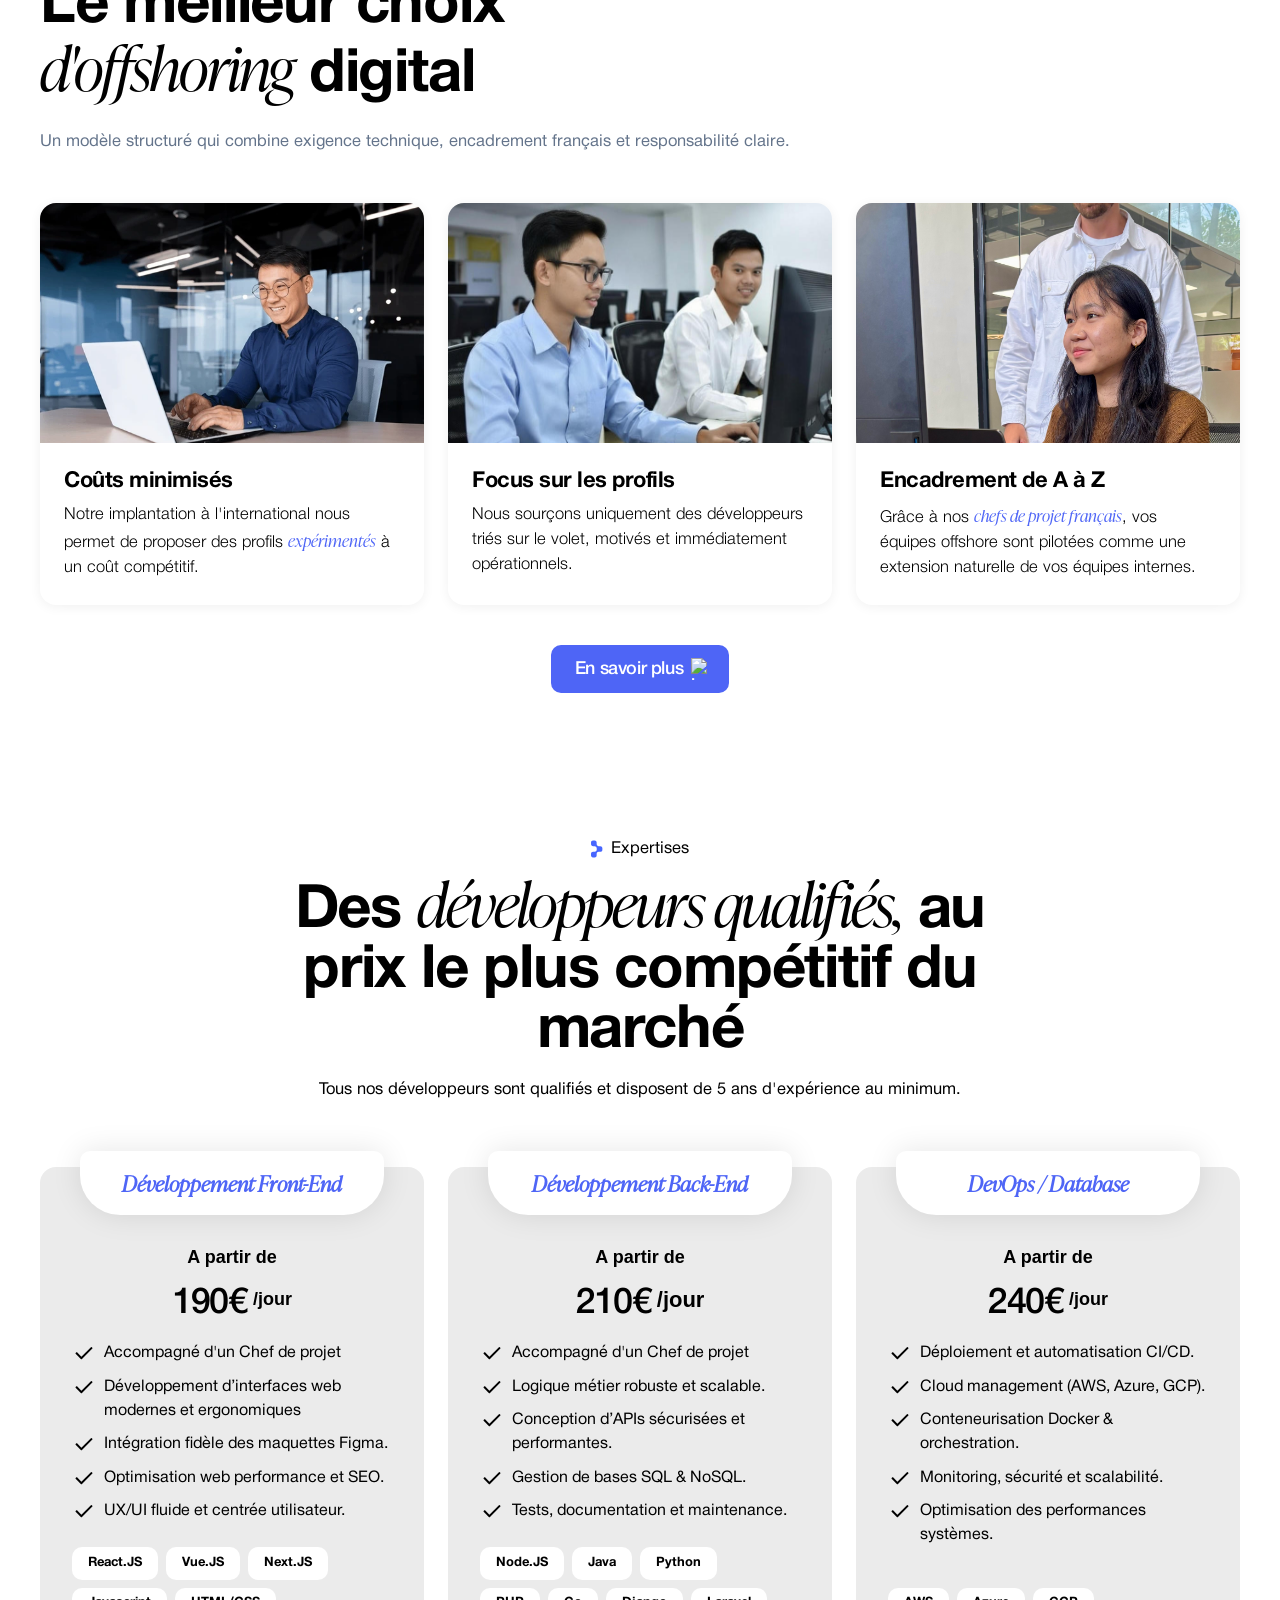
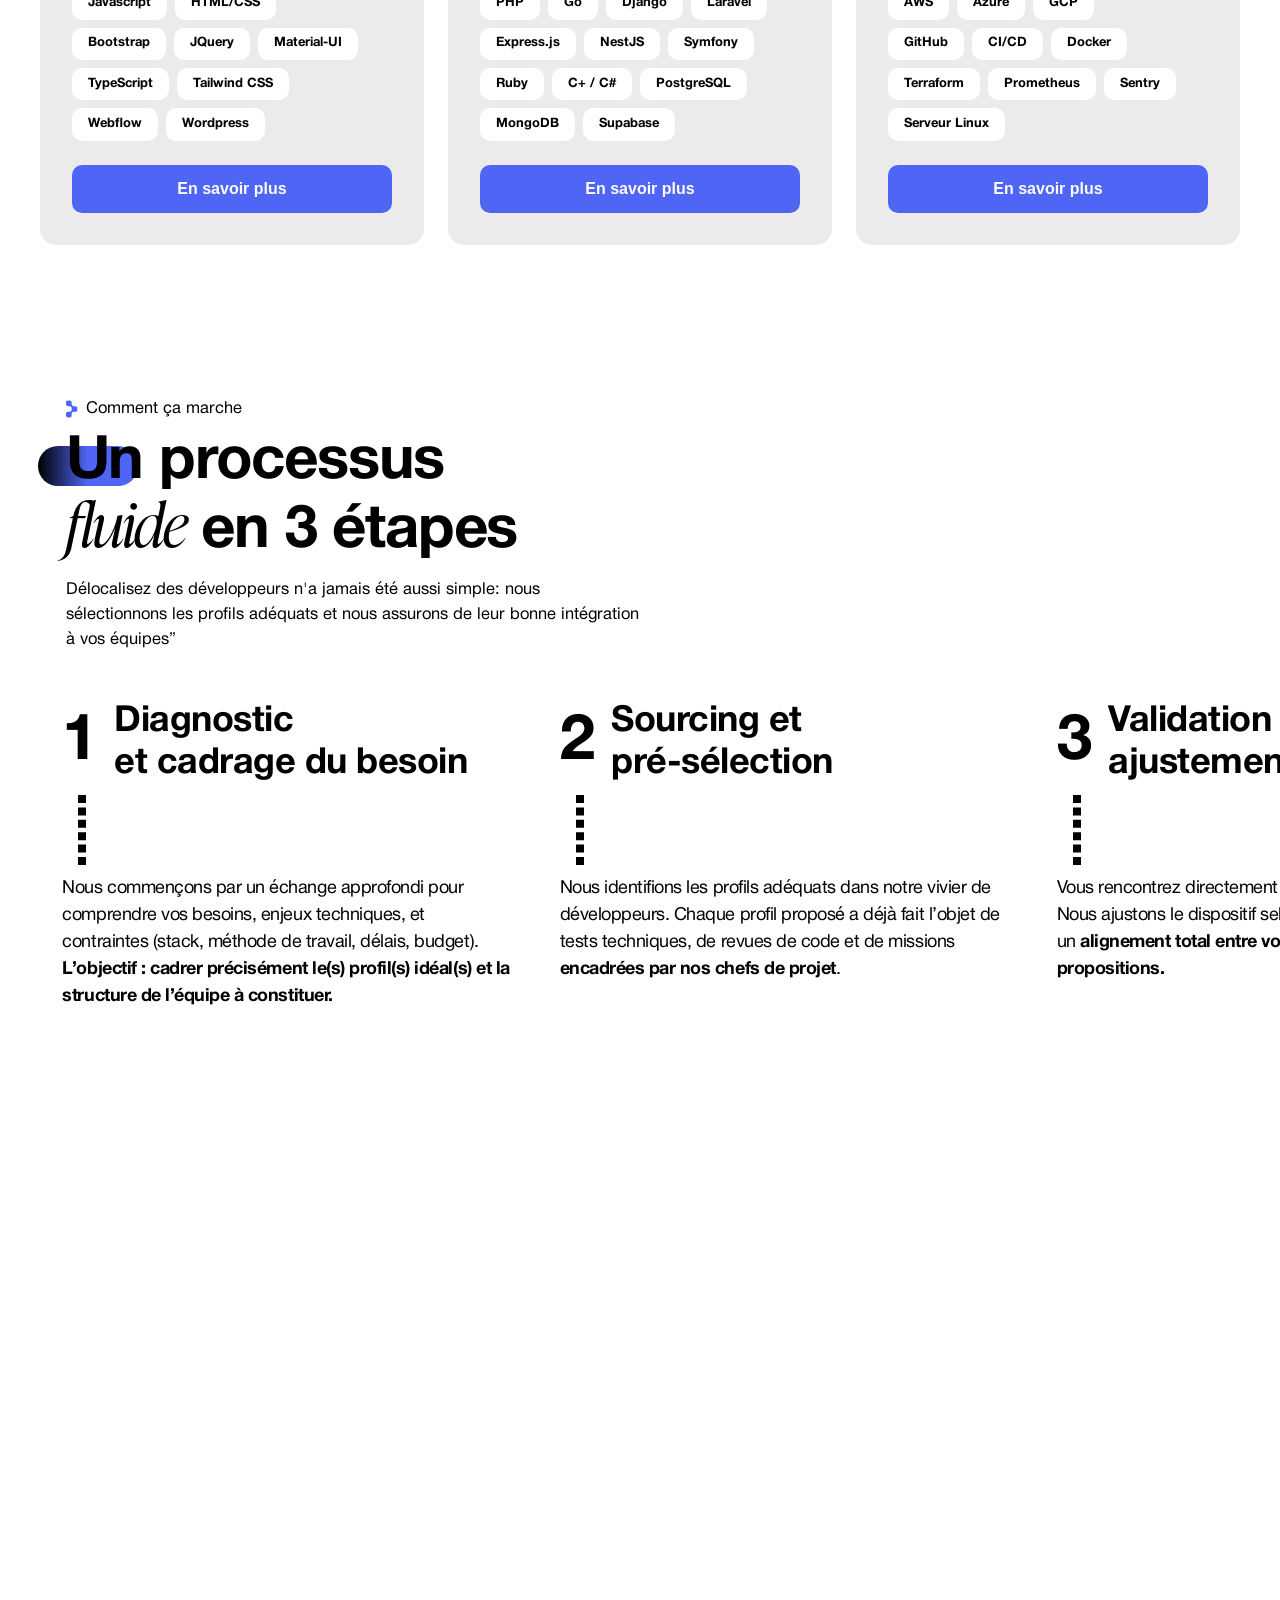
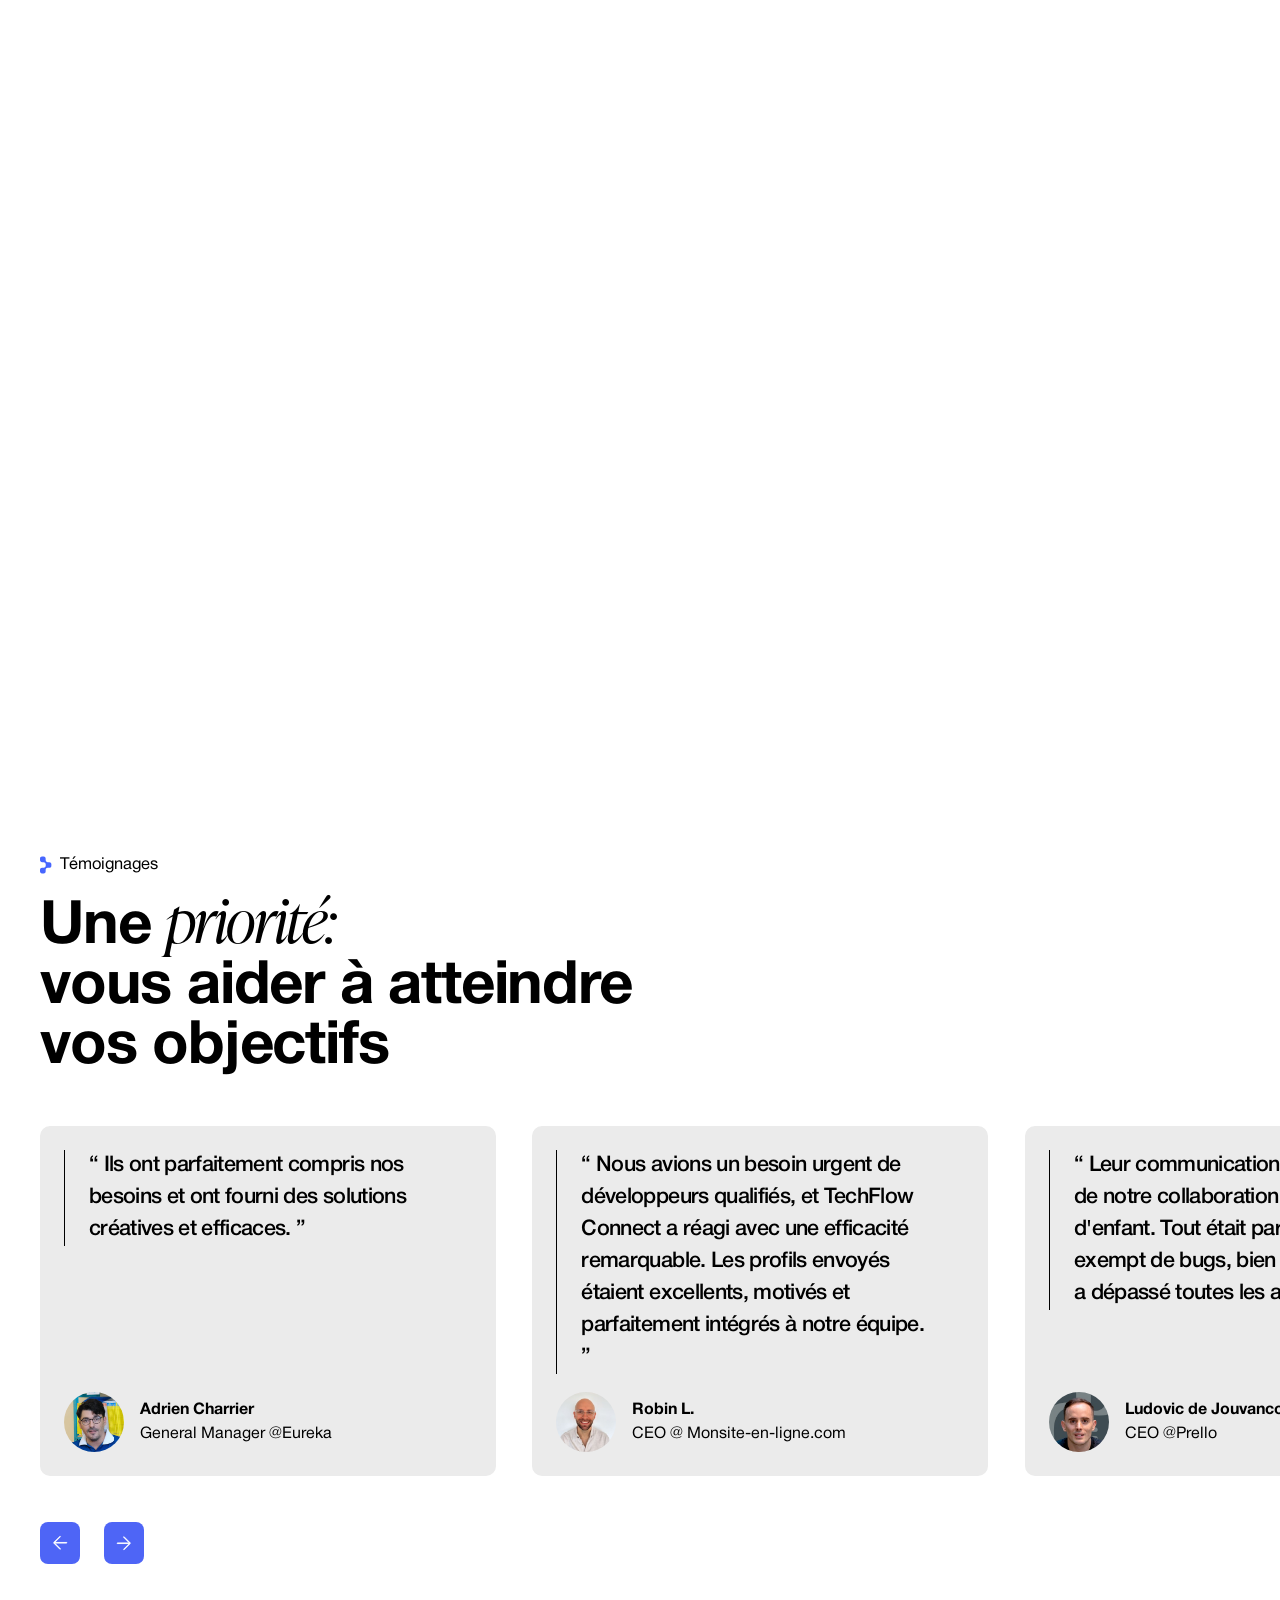
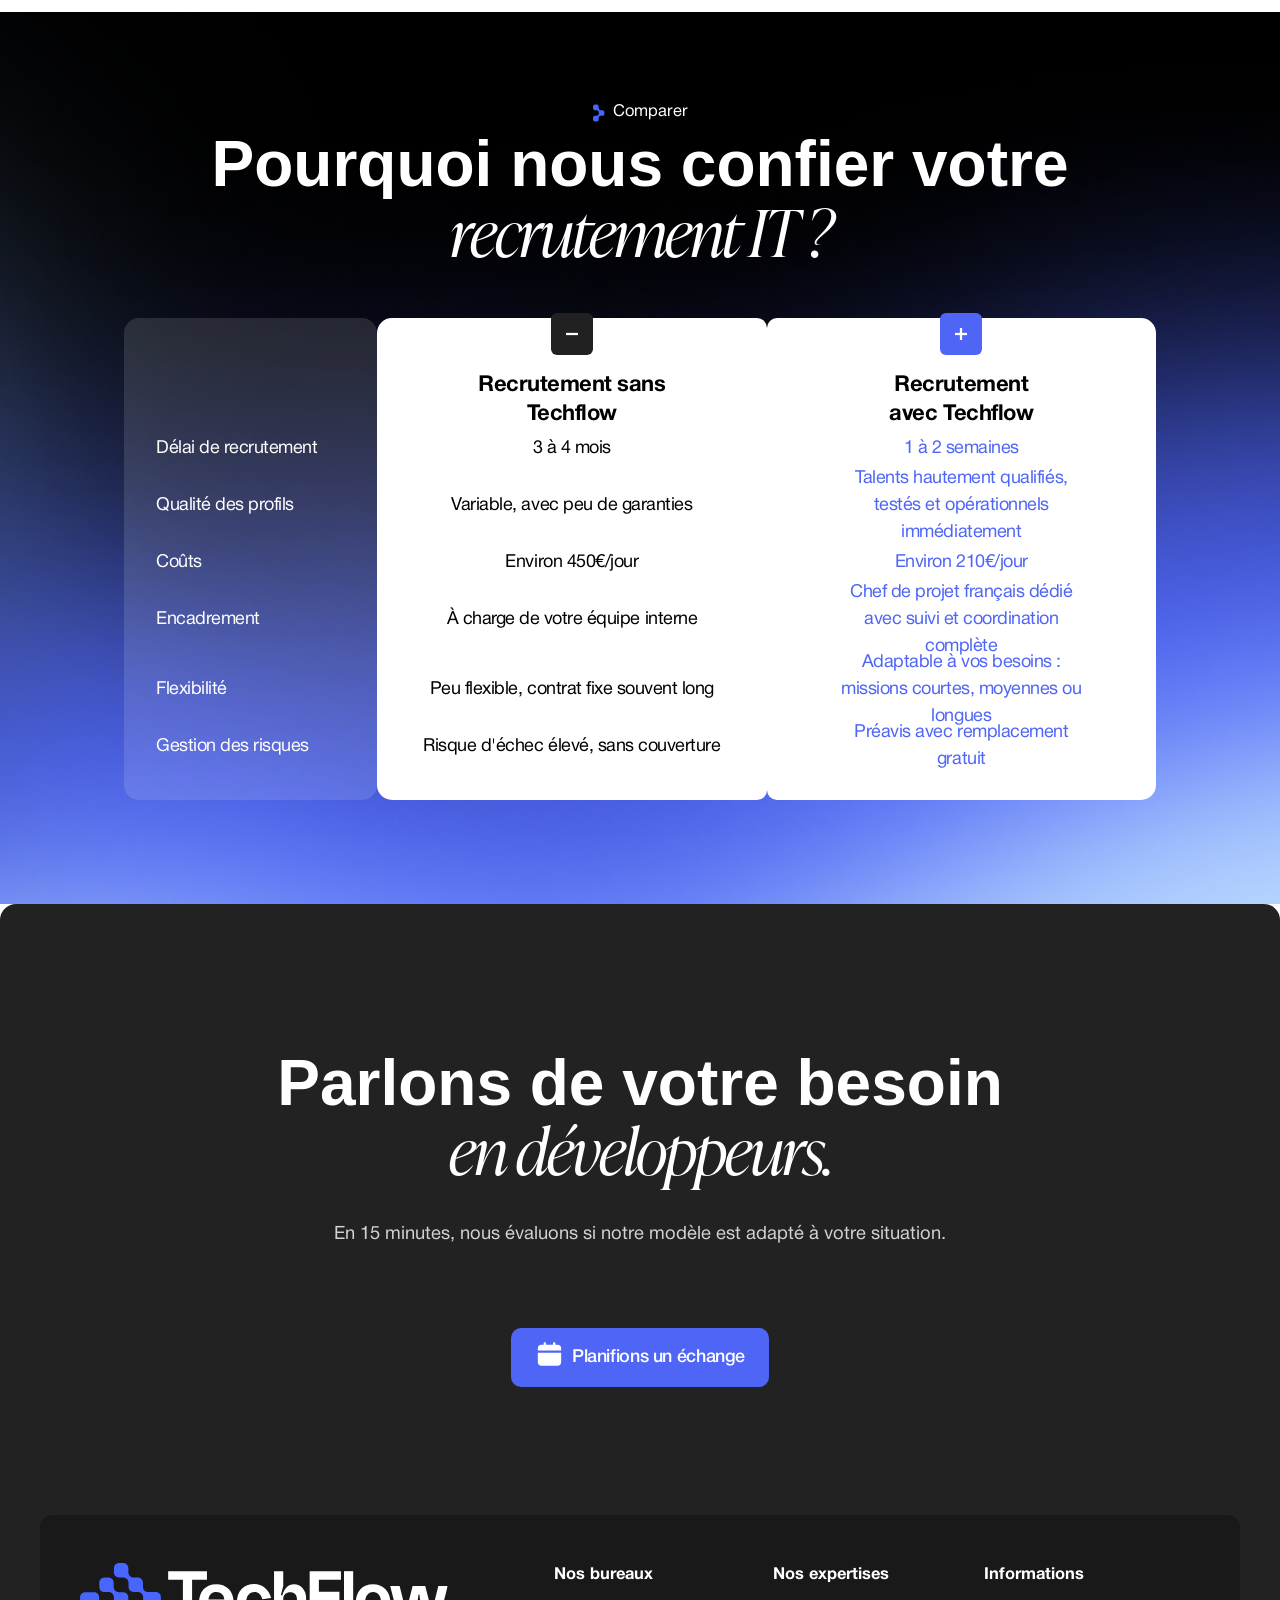
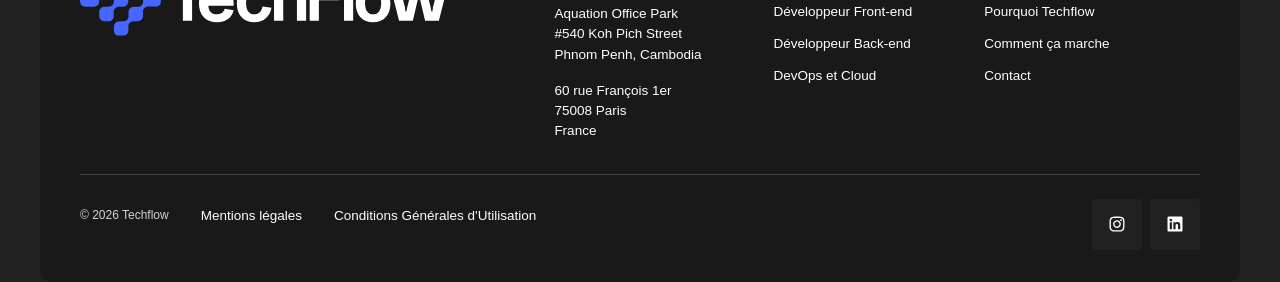
==== commit 75477b99: "Remove challenge grid table (En Europe / En offshore classique) Co-Authored-By: Claude Opus 4.6 (1M " ====
--- a/index.html
+++ b/index.html
@@ -367,99 +367,6 @@
 </script>
             </div>
           </div>
-          <div class="o-content" style="width: 100%; margin-top: 3rem;">
-            <div class="tf-challenge-grid">
-              <div class="tf-challenge-header">
-                <div class="tf-challenge-col-head"><em>En Europe</em></div>
-                <div class="tf-challenge-col-head"><em>En offshore classique</em></div>
-              </div>
-              <div class="tf-challenge-row">
-                <div class="tf-challenge-cell">Recrutement long et incertain</div>
-                <div class="tf-challenge-cell">Absence de cadre structuré</div>
-              </div>
-              <div class="tf-challenge-row">
-                <div class="tf-challenge-cell">Coûts en constante augmentation</div>
-                <div class="tf-challenge-cell">Supervision limitée</div>
-              </div>
-              <div class="tf-challenge-row">
-                <div class="tf-challenge-cell">Pression sur la roadmap</div>
-                <div class="tf-challenge-cell">Responsabilité diffuse</div>
-              </div>
-            </div>
-            <div class="tf-challenge-result">
-              <p><strong><em>Résultat :</em></strong> plus de risque que de solutions</p>
-              <p class="tf-challenge-cta">TechFlow Connect existe pour changer cela.</p>
-            </div>
-            <style>
-.tf-challenge-grid {
-  width: 100%;
-  max-width: 800px;
-  margin: 0 auto;
-  border-radius: 16px;
-  overflow: hidden;
-  box-shadow: 0 1px 3px rgba(0,0,0,0.04), 0 4px 16px rgba(0,0,0,0.03);
-  font-family: 'Helvetica Neue', Helvetica, Arial, sans-serif;
-}
-.tf-challenge-header {
-  display: grid;
-  grid-template-columns: 1fr 1fr;
-  gap: 4px;
-}
-.tf-challenge-col-head {
-  background: #4e65f6;
-  color: #fff;
-  text-align: center;
-  padding: 0.75rem 1.5rem;
-  font-size: 1.15rem;
-  font-weight: 600;
-  font-style: italic;
-}
-.tf-challenge-row {
-  display: grid;
-  grid-template-columns: 1fr 1fr;
-  gap: 4px;
-  margin-top: 4px;
-}
-.tf-challenge-cell {
-  background: rgba(78, 101, 246, 0.08);
-  text-align: center;
-  padding: 0.7rem 1.5rem;
-  font-size: 1rem;
-  color: #1e293b;
-  line-height: 1.4;
-}
-.tf-challenge-result {
-  text-align: center;
-  margin-top: 2.5rem;
-  font-family: 'Helvetica Neue', Helvetica, Arial, sans-serif;
-}
-.tf-challenge-result p {
-  font-size: 1.15rem;
-  color: #1e293b;
-  margin: 0;
-}
-.tf-challenge-cta {
-  font-size: 1.5rem !important;
-  font-weight: 700;
-  color: #4e65f6 !important;
-  margin-top: 0.75rem !important;
-  font-style: italic;
-}
-@media (max-width: 767px) {
-  .tf-challenge-col-head {
-    font-size: 0.95rem;
-    padding: 0.85rem 1rem;
-  }
-  .tf-challenge-cell {
-    font-size: 0.9rem;
-    padding: 0.85rem 0.75rem;
-  }
-  .tf-challenge-cta {
-    font-size: 1.2rem !important;
-  }
-}
-            </style>
-          </div>
         </div>
       </div>
     </section>
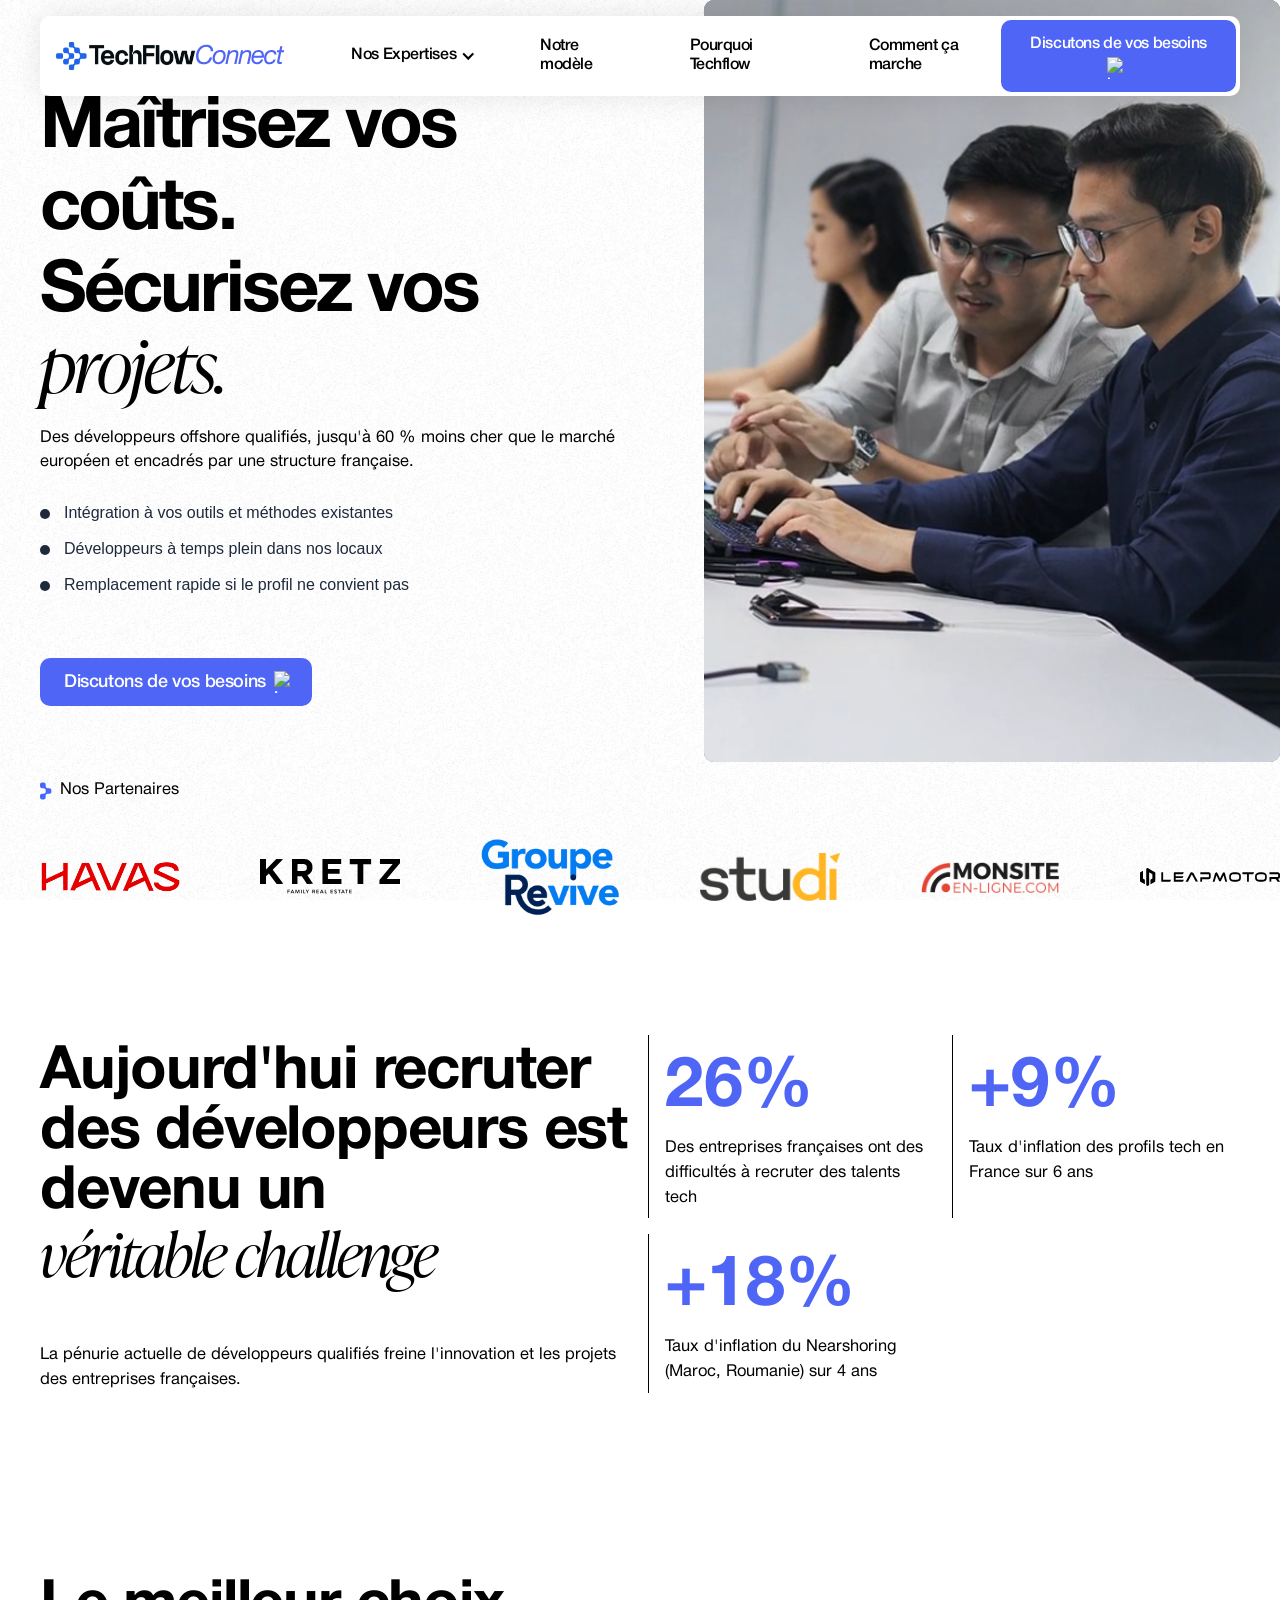
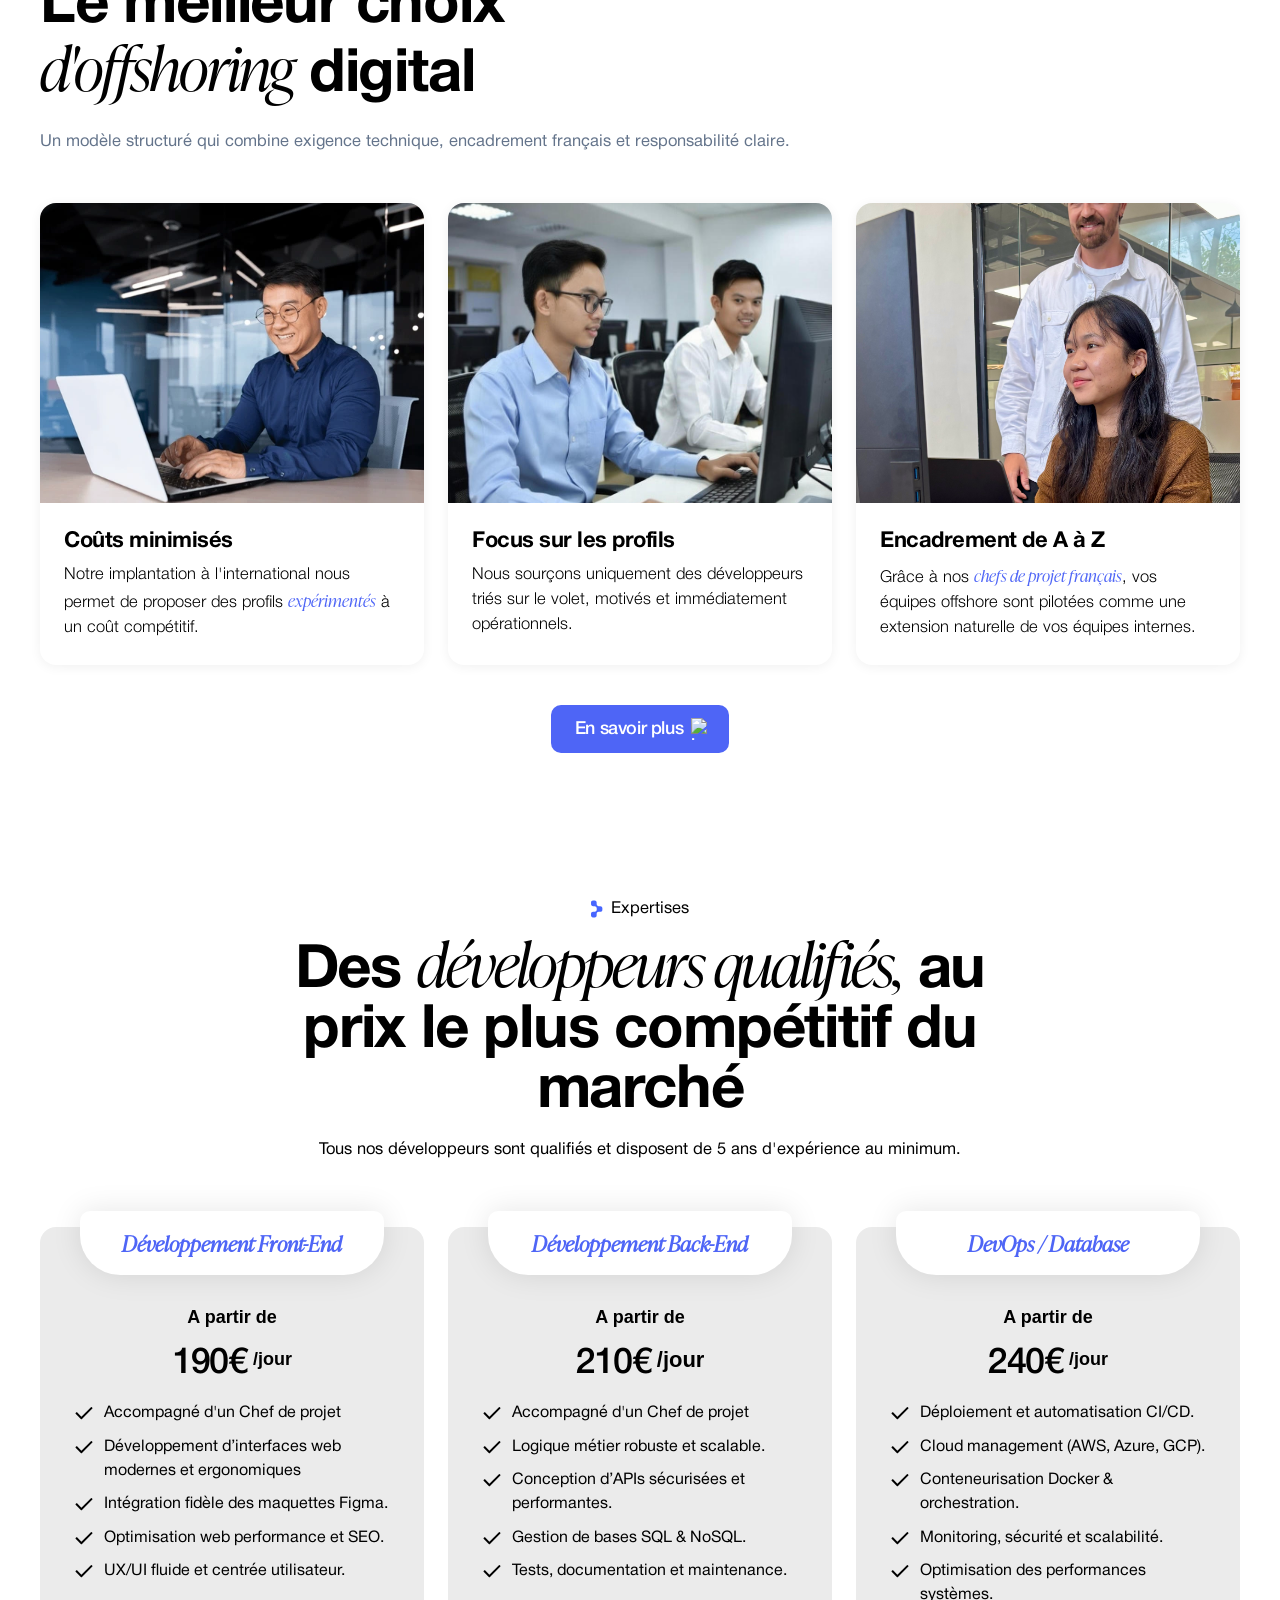
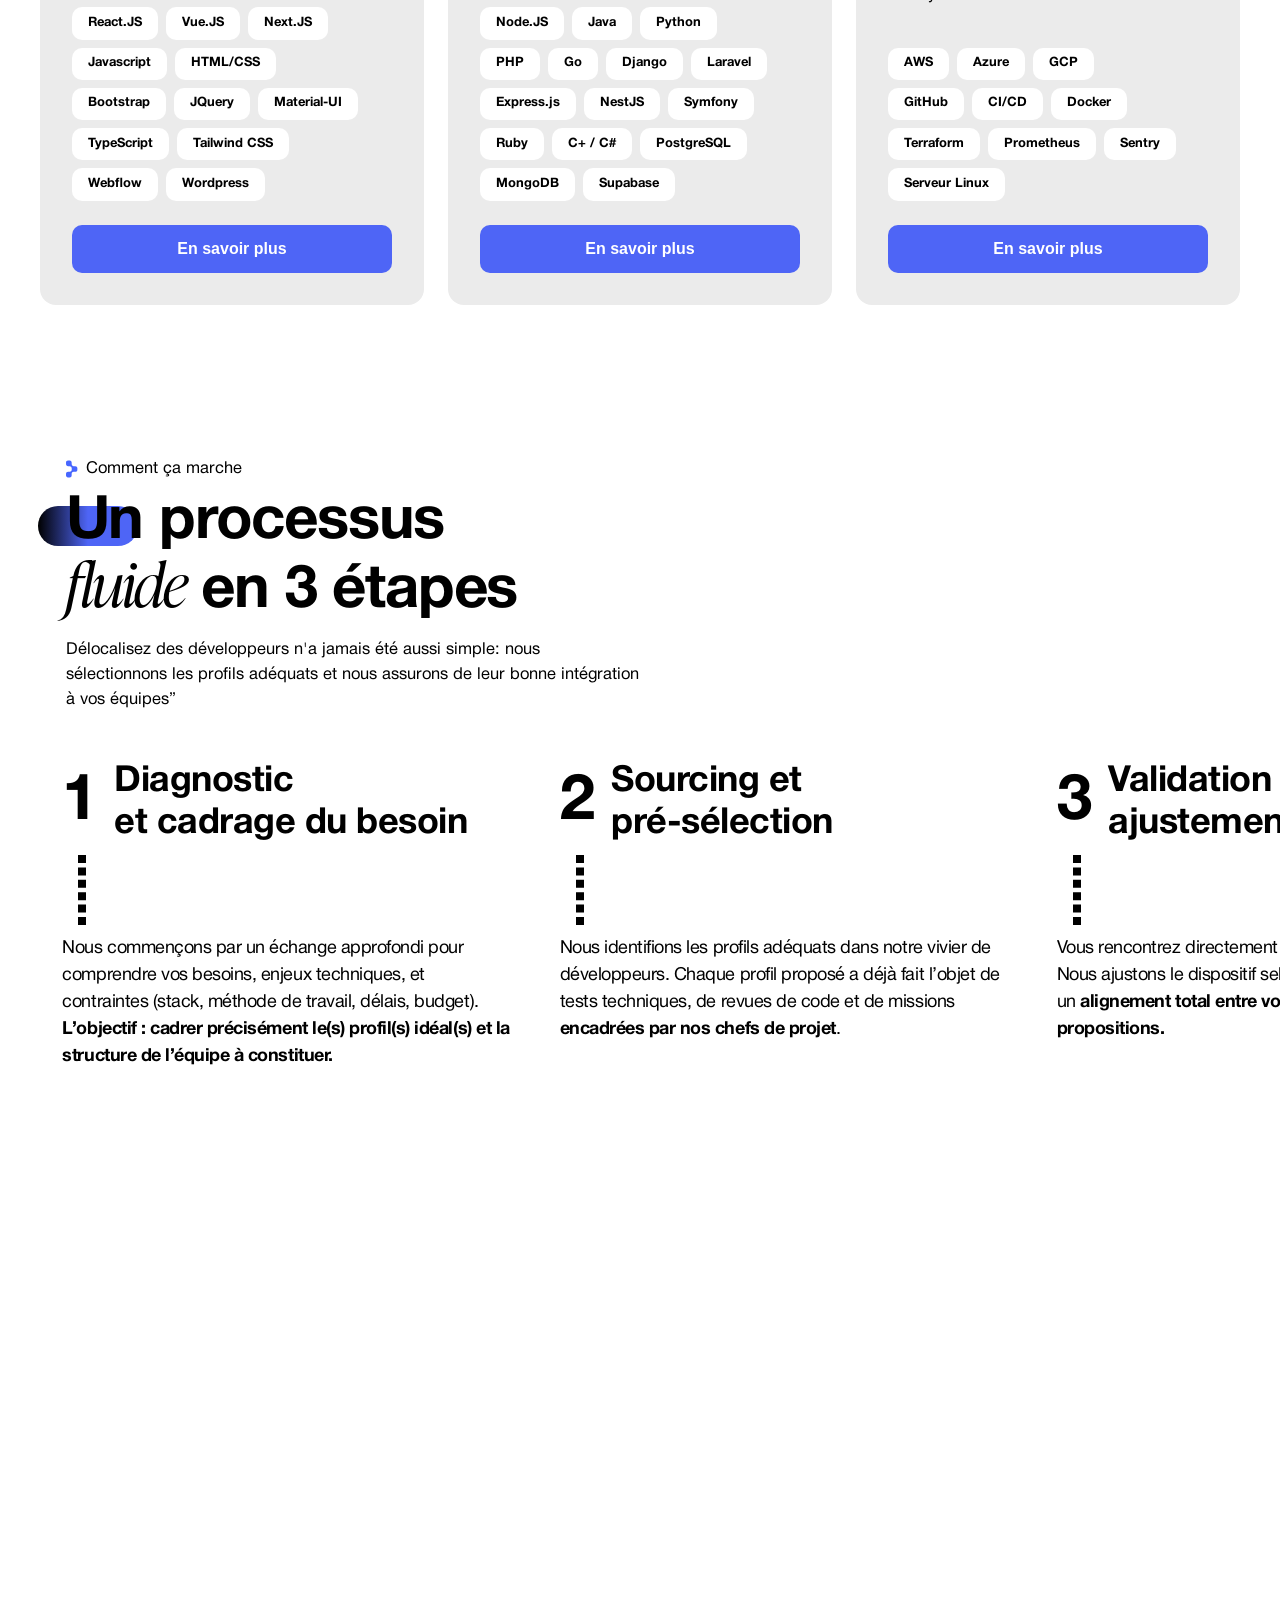
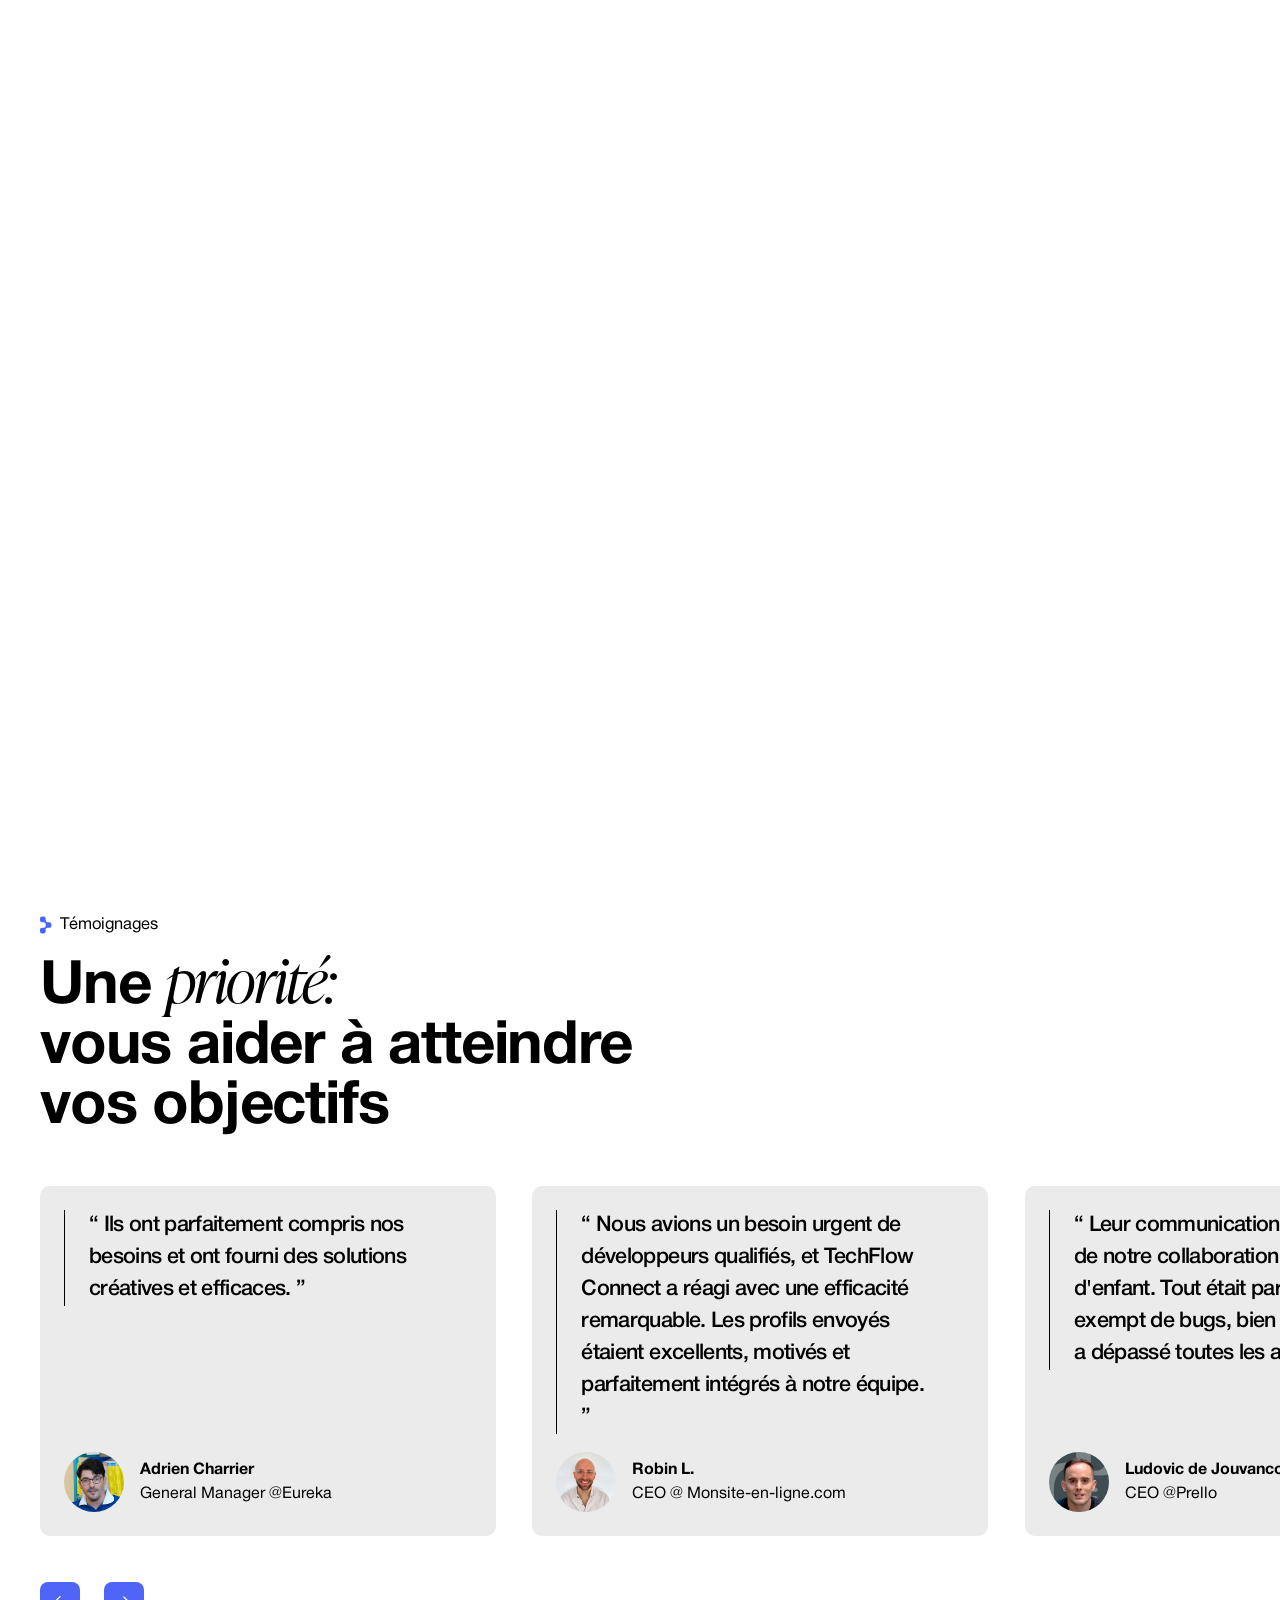
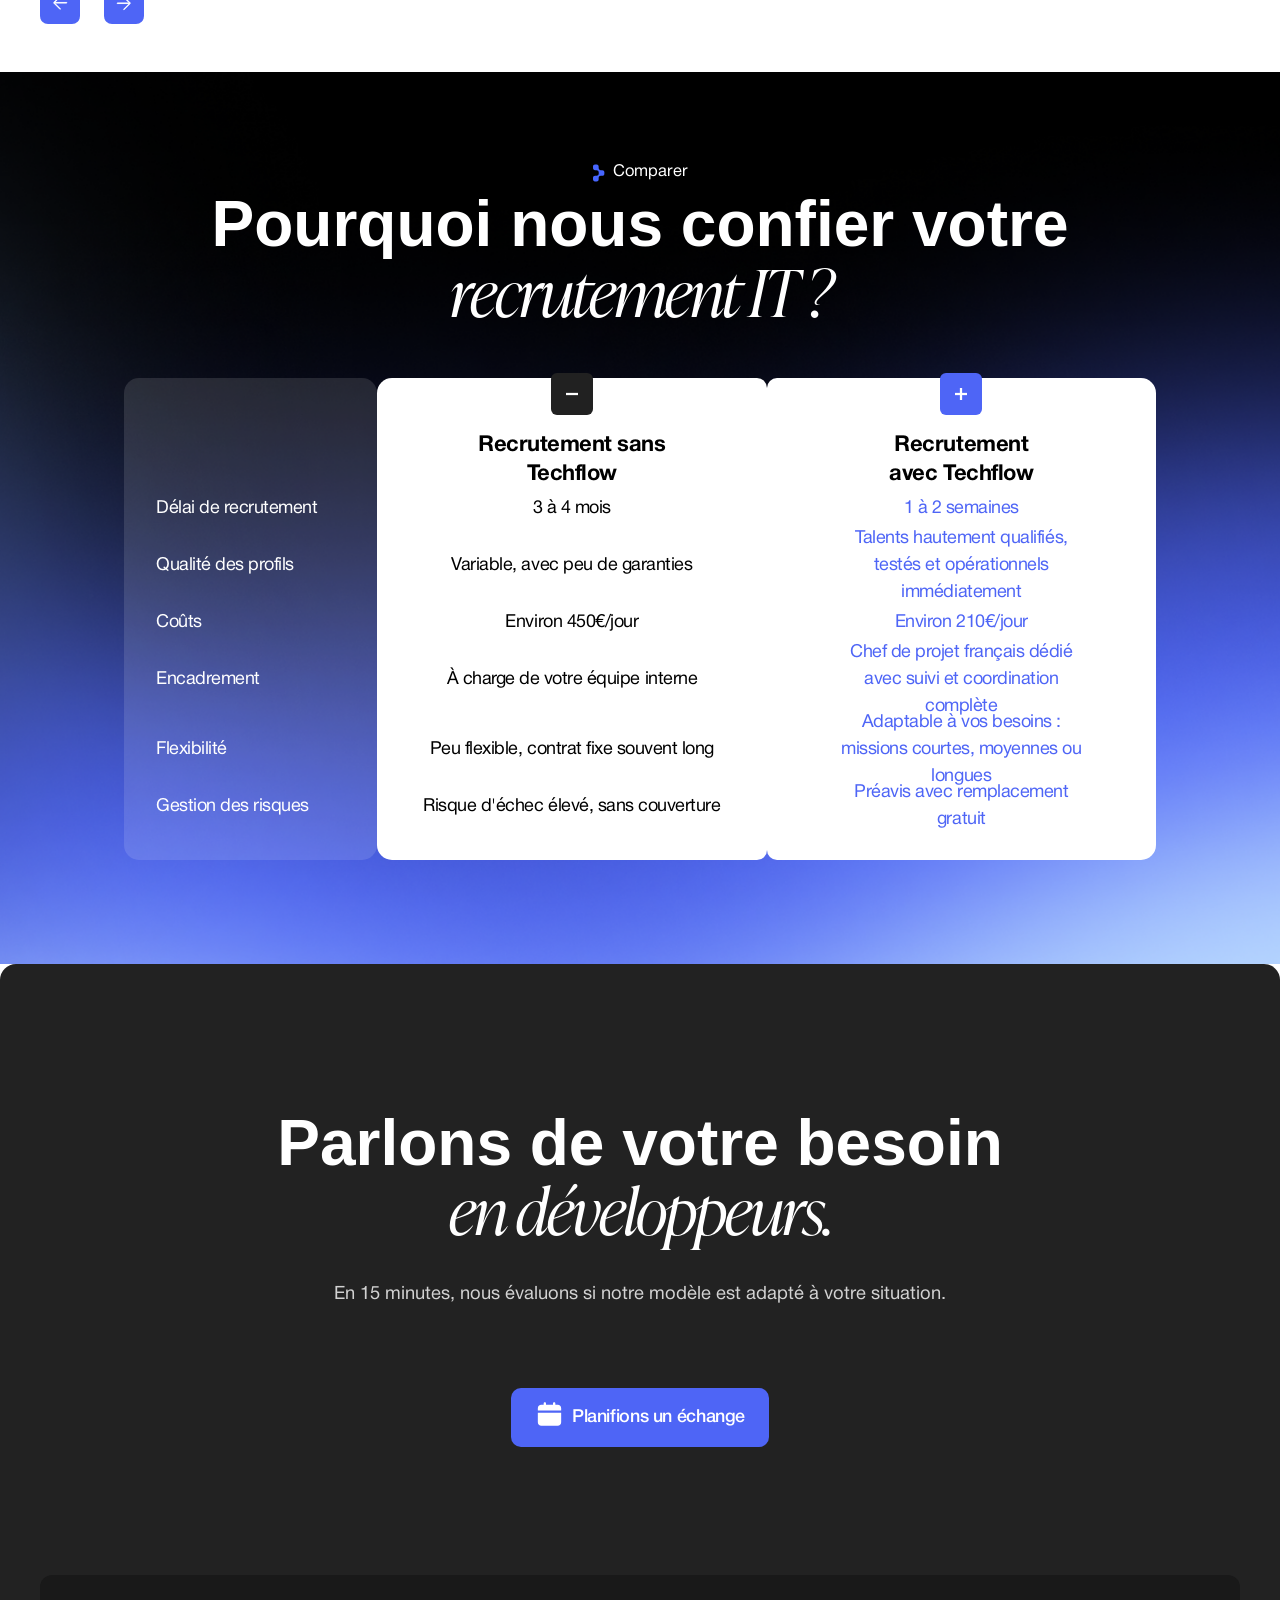
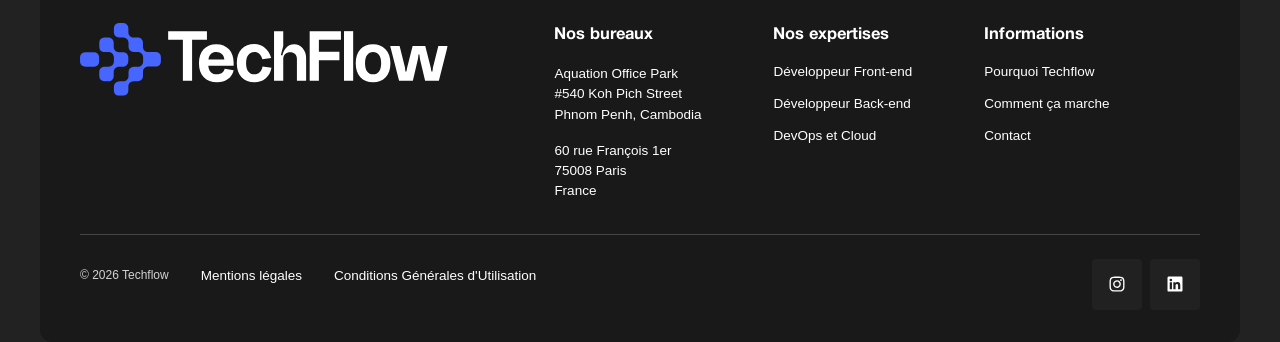
==== commit 6fd9ba88: "Add 'Notre Modèle' page, increase card image height, update nav across all pages - New page: notre-m" ====
--- a/index.html
+++ b/index.html
@@ -100,6 +100,7 @@
                 <a href="expertises/devops.html" class="nav_menu_link inner w-dropdown-link">DevOps</a>
               </nav>
             </div>
+            <a href="notre-modele.html" class="nav_menu_link w-nav-link">Notre modèle</a>
             <a href="pourquoi-techflow.html" class="nav_menu_link w-nav-link">Pourquoi Techflow</a>
             <a href="comment-ca-marche.html" class="nav_menu_link w-nav-link">Comment ça marche</a>
             <a href="contact.html" class="o-button nav w-button">Discutons de vos besoins</a>
--- a/css/techflow-connect.webflow.css
+++ b/css/techflow-connect.webflow.css
@@ -2251,7 +2251,7 @@
 
 .meilleur_card-img {
   width: 100%;
-  height: 240px;
+  height: 300px;
   overflow: hidden;
 }
 
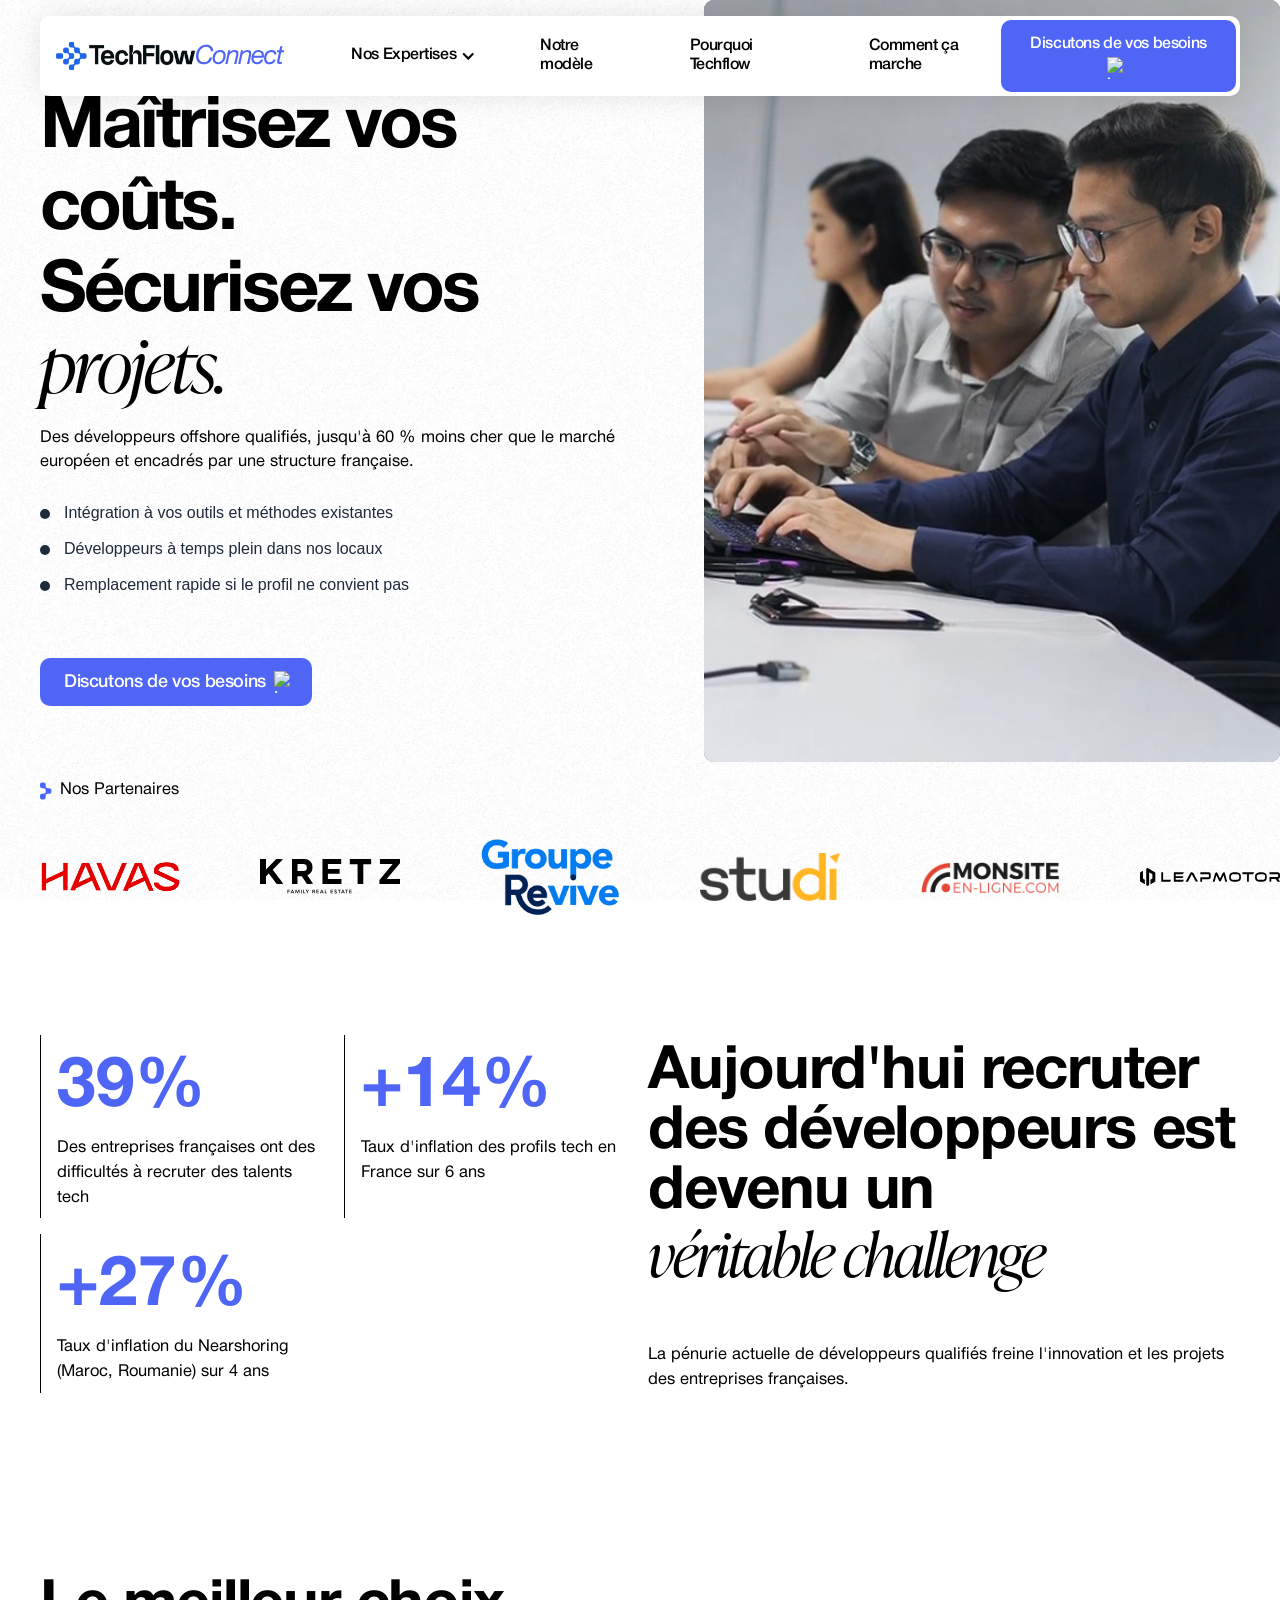
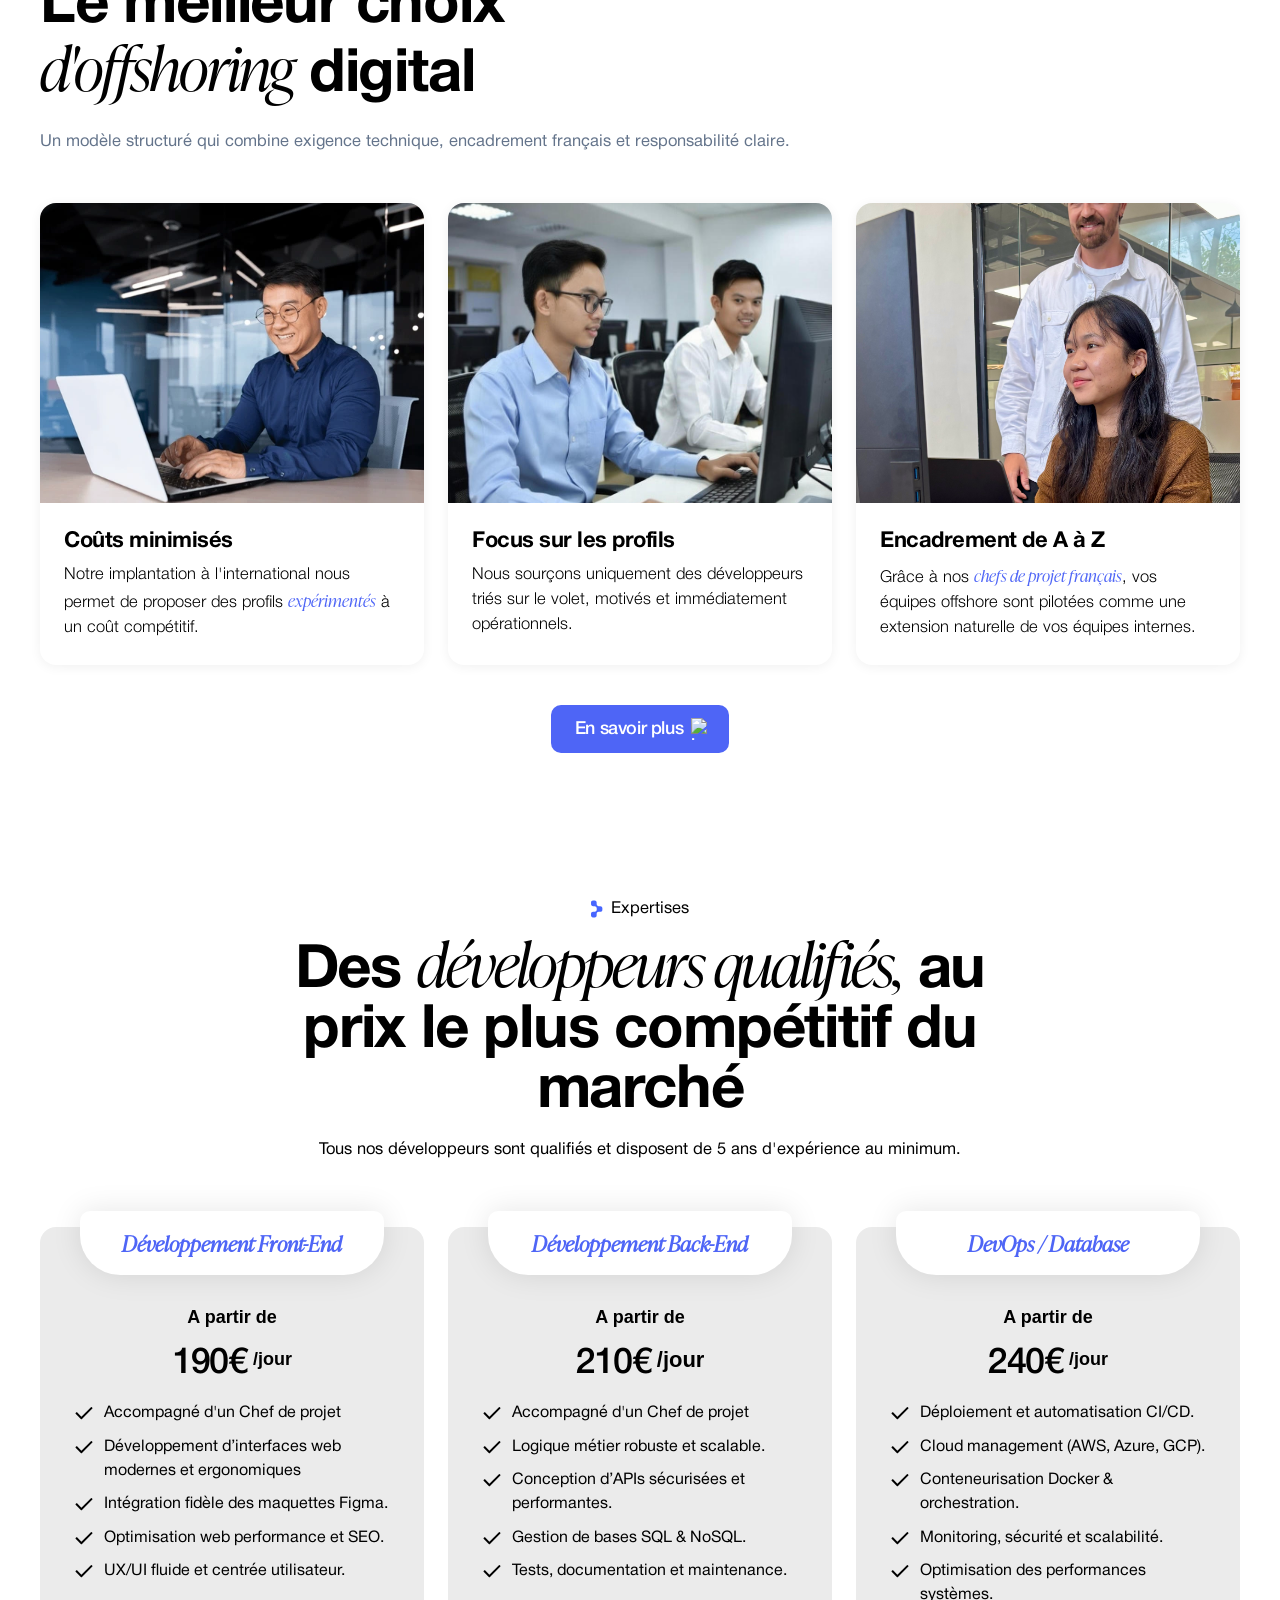
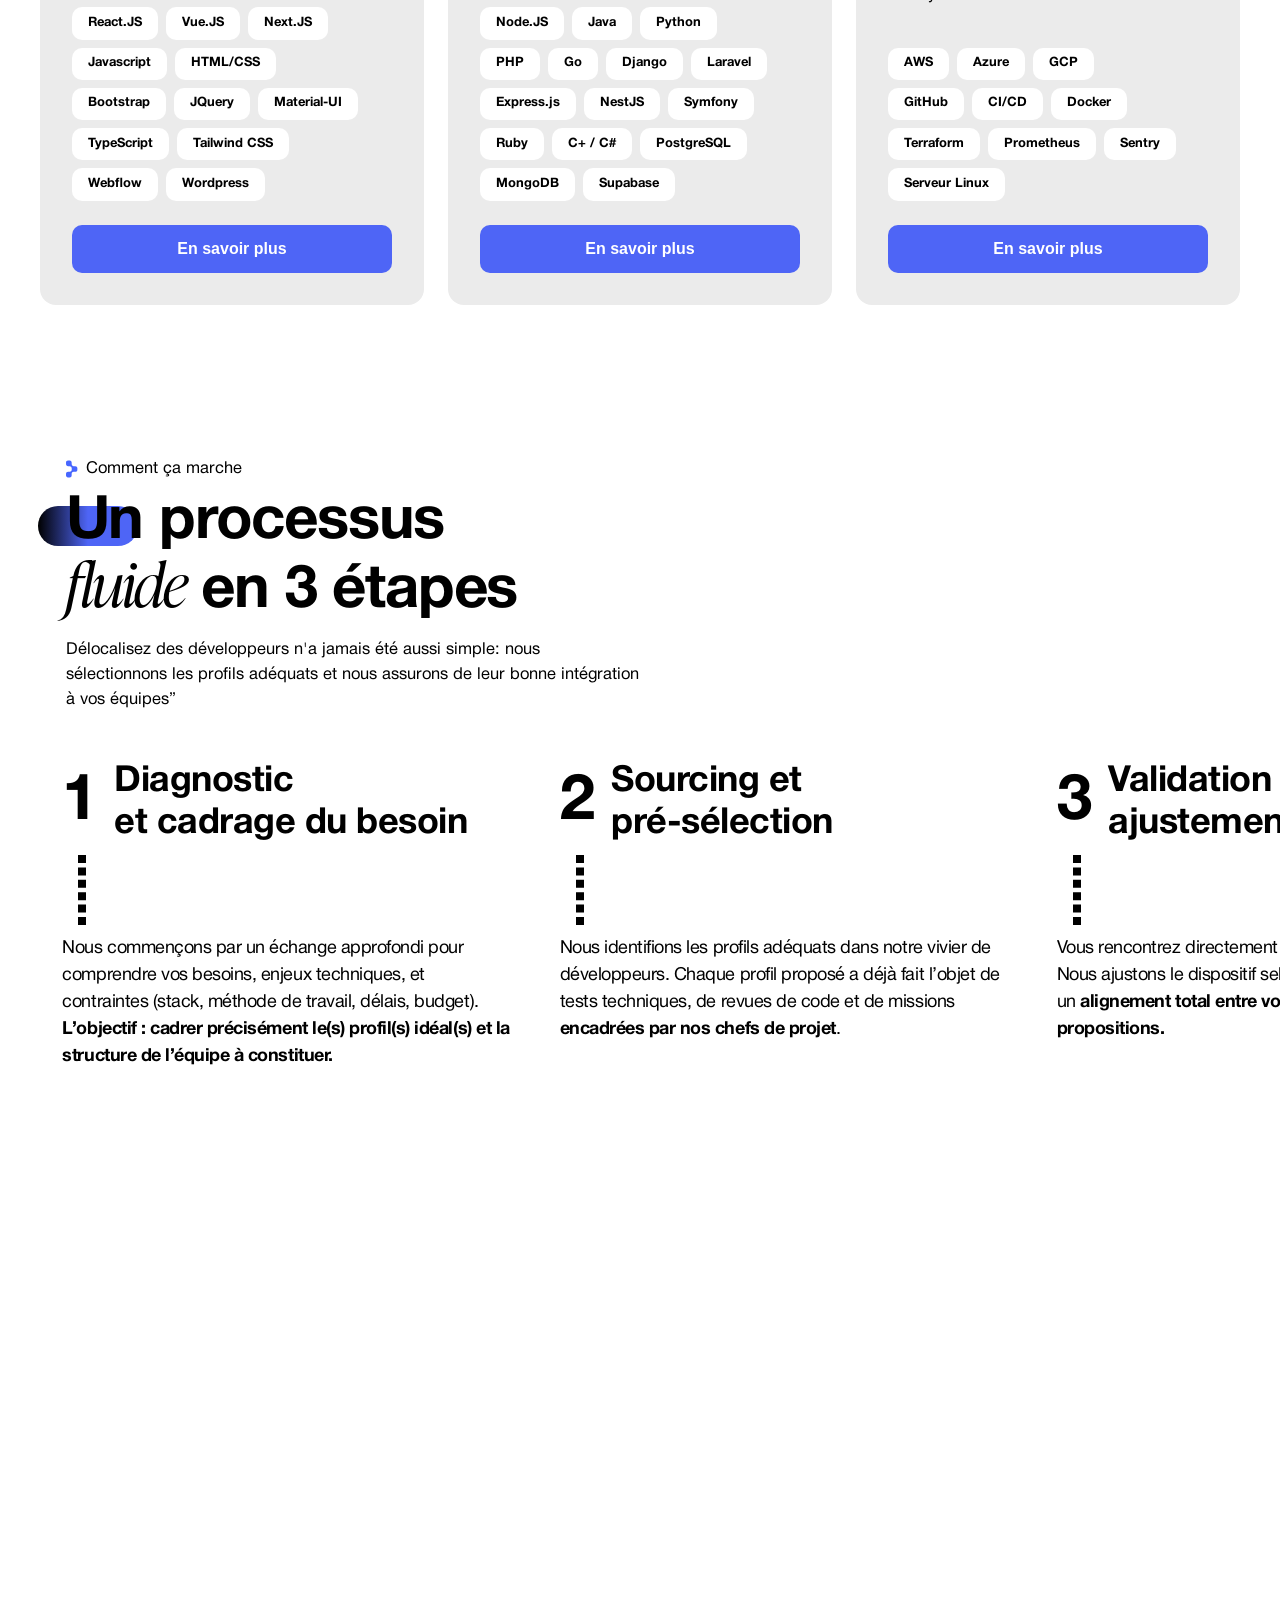
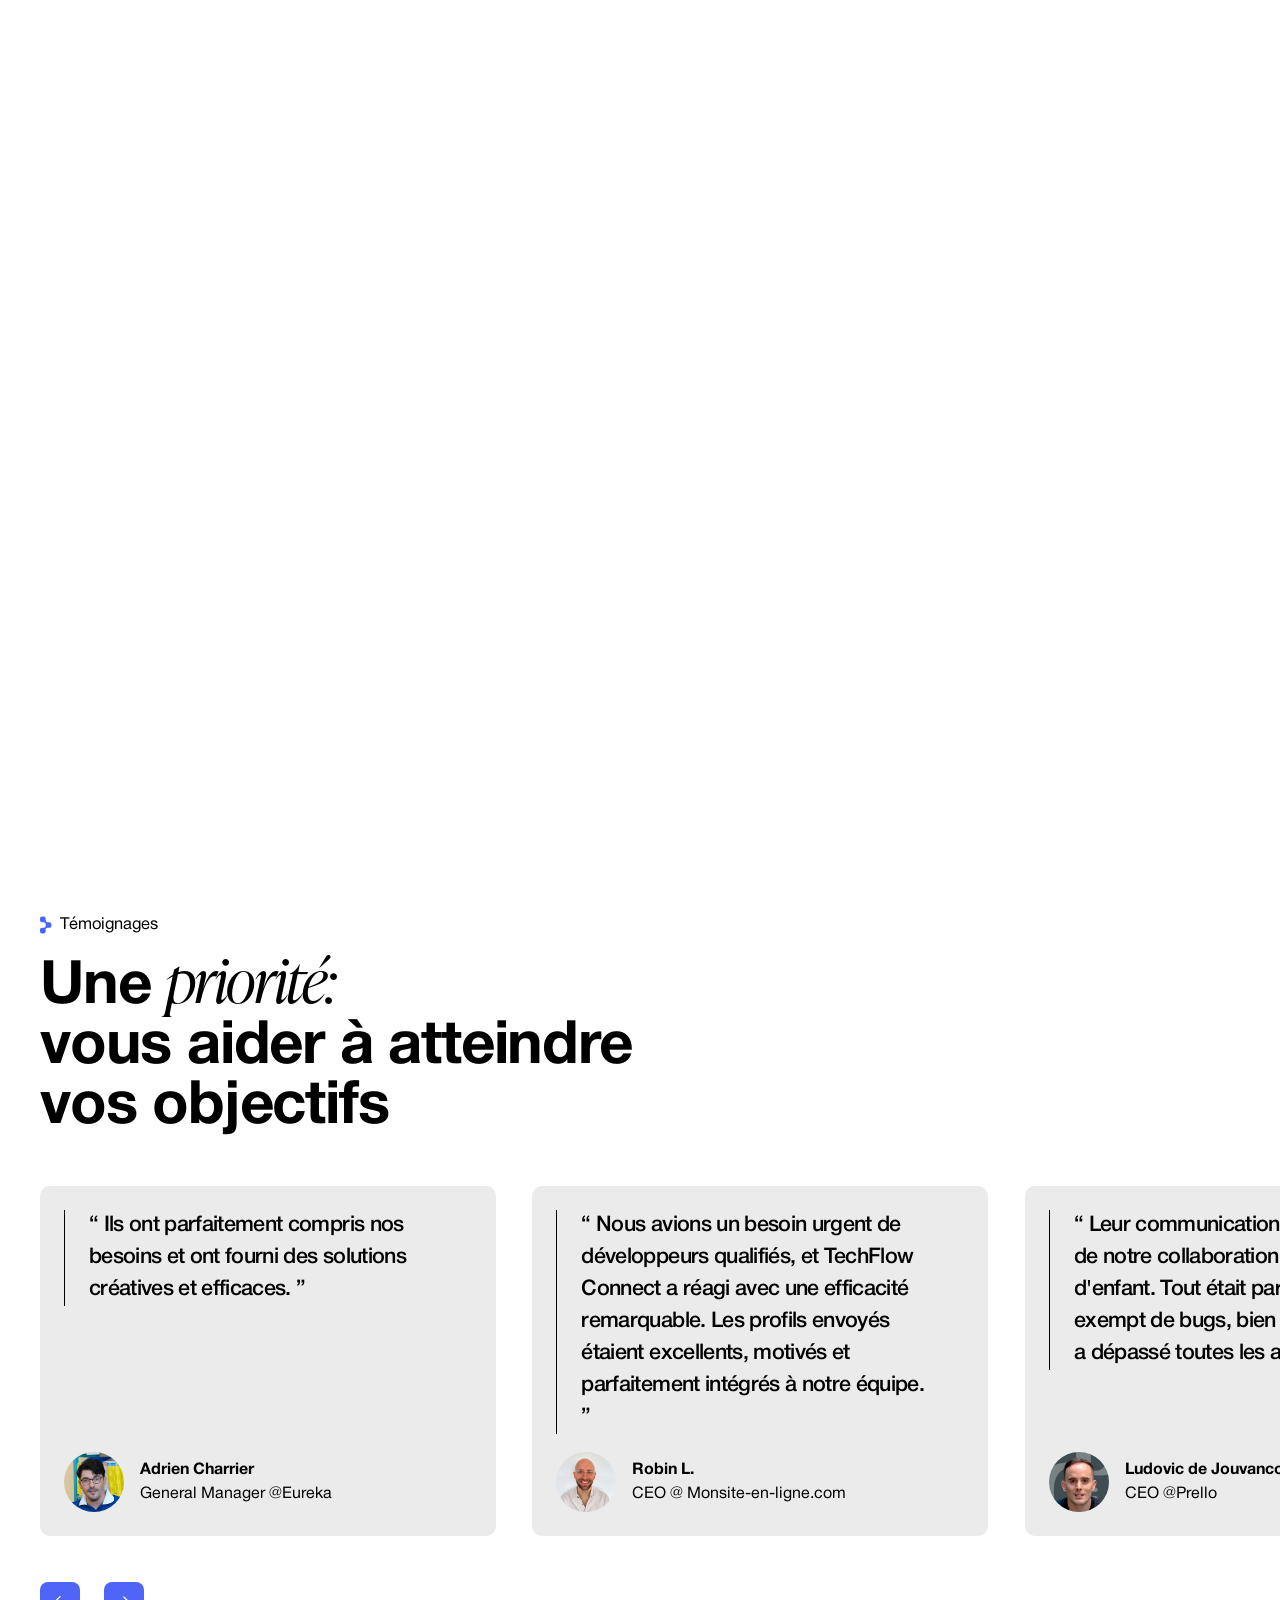
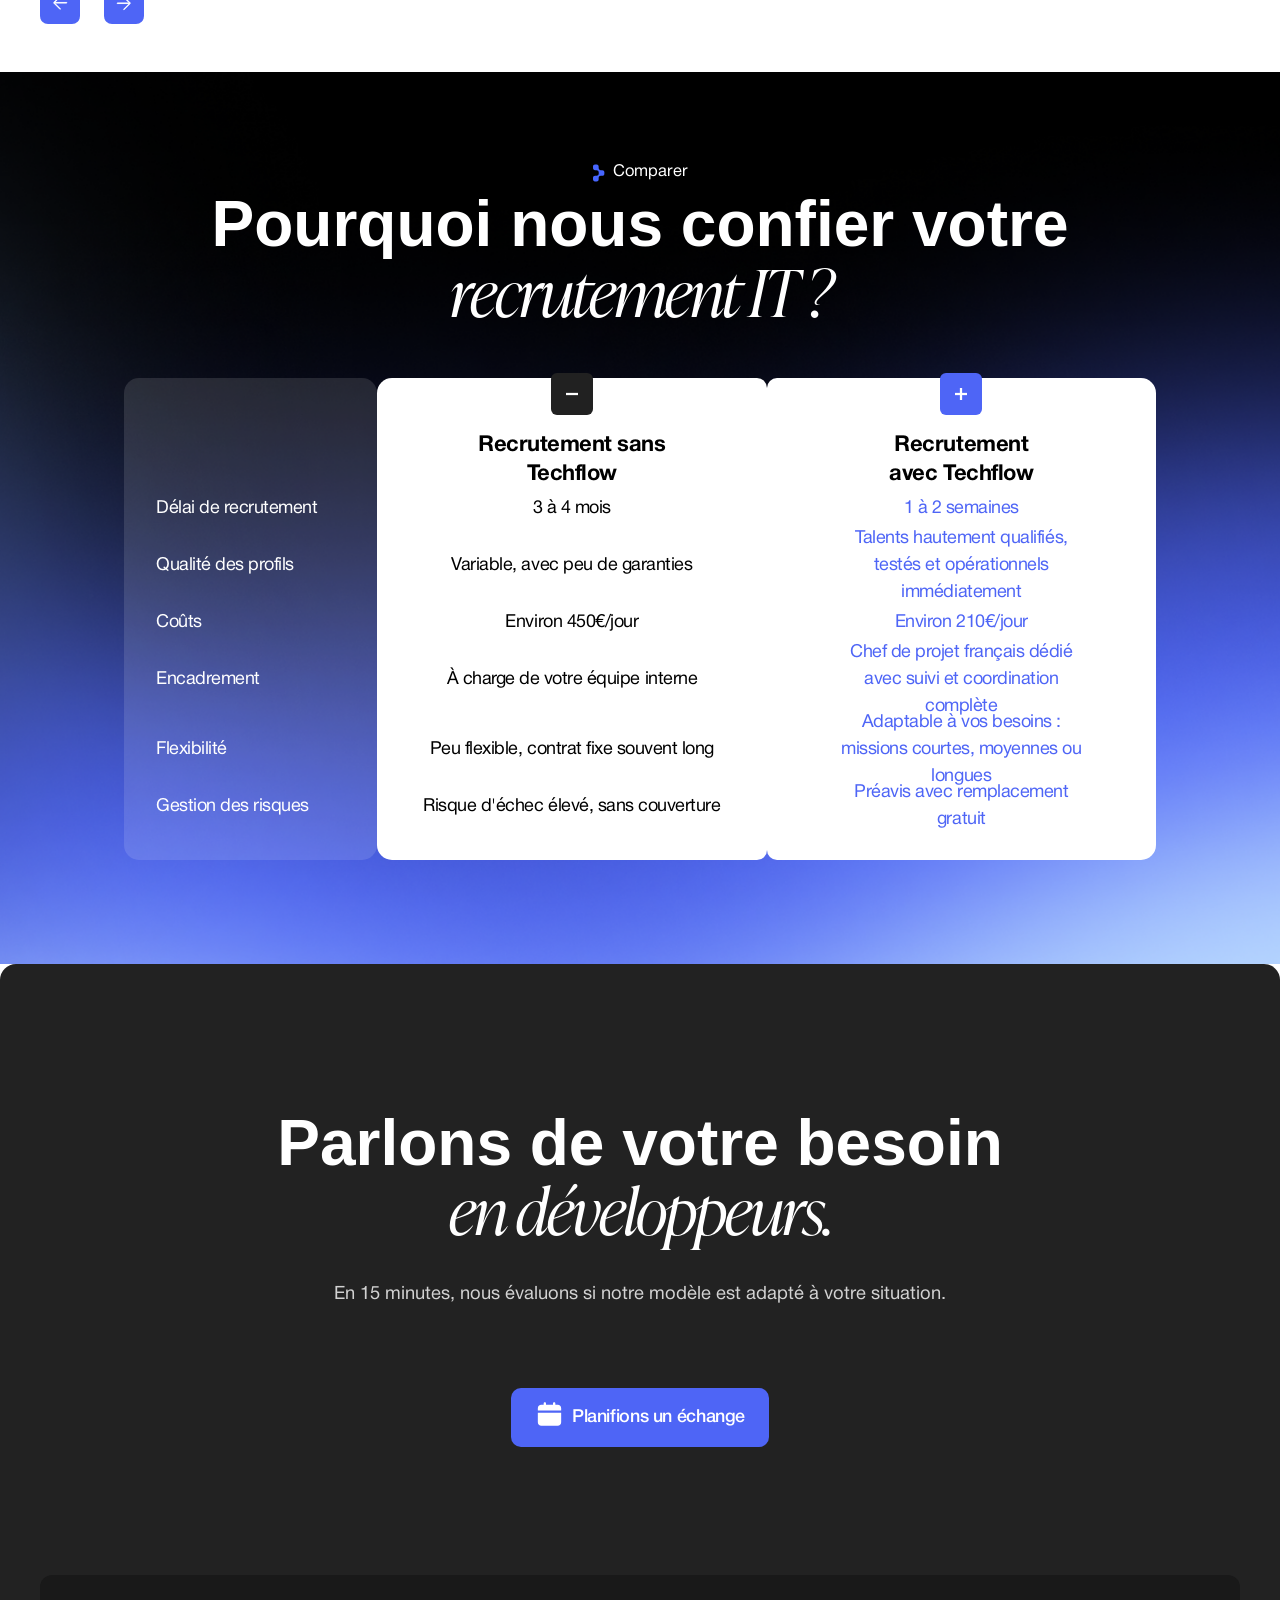
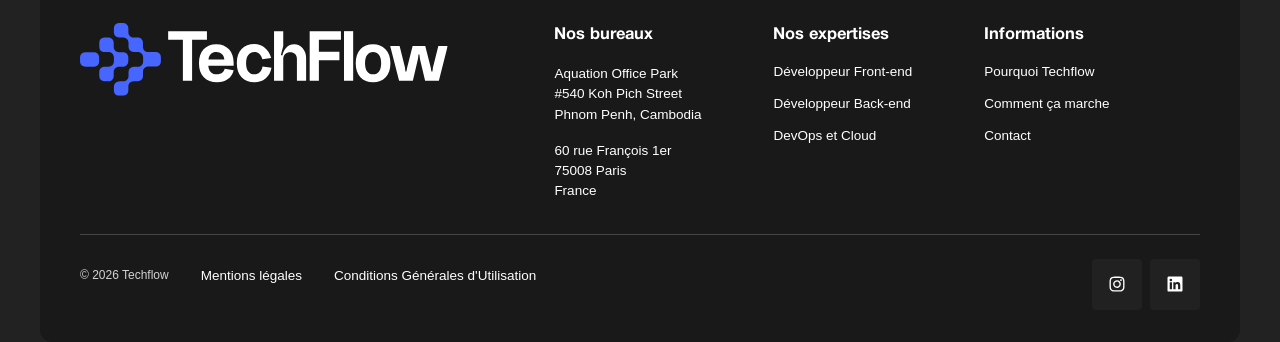
==== commit 883958ce: "Swap challenge section columns: KPIs left, text right Co-Authored-By: Claude Opus 4.6 (1M context) <" ====
--- a/index.html
+++ b/index.html
@@ -305,10 +305,6 @@
     <section class="o-section">
       <div class="w-layout-blockcontainer o-container w-container">
         <div class="o-wrapper">
-          <div class="o-content stat">
-            <h1 class="heading-style-h2">Aujourd'hui recruter des développeurs est devenu un <span class="heading-style">véritable challenge</span></h1>
-            <p class="text-size-regular">La pénurie actuelle de développeurs qualifiés freine l'innovation et les projets des entreprises françaises.</p>
-          </div>
           <div class="o-content counter">
             <div class="counter_wrapper">
               <div class="counter-number-wrapper">
@@ -368,6 +364,10 @@
 </script>
             </div>
           </div>
+          <div class="o-content stat">
+            <h1 class="heading-style-h2">Aujourd'hui recruter des développeurs est devenu un <span class="heading-style">véritable challenge</span></h1>
+            <p class="text-size-regular">La pénurie actuelle de développeurs qualifiés freine l'innovation et les projets des entreprises françaises.</p>
+          </div>
         </div>
       </div>
     </section>
